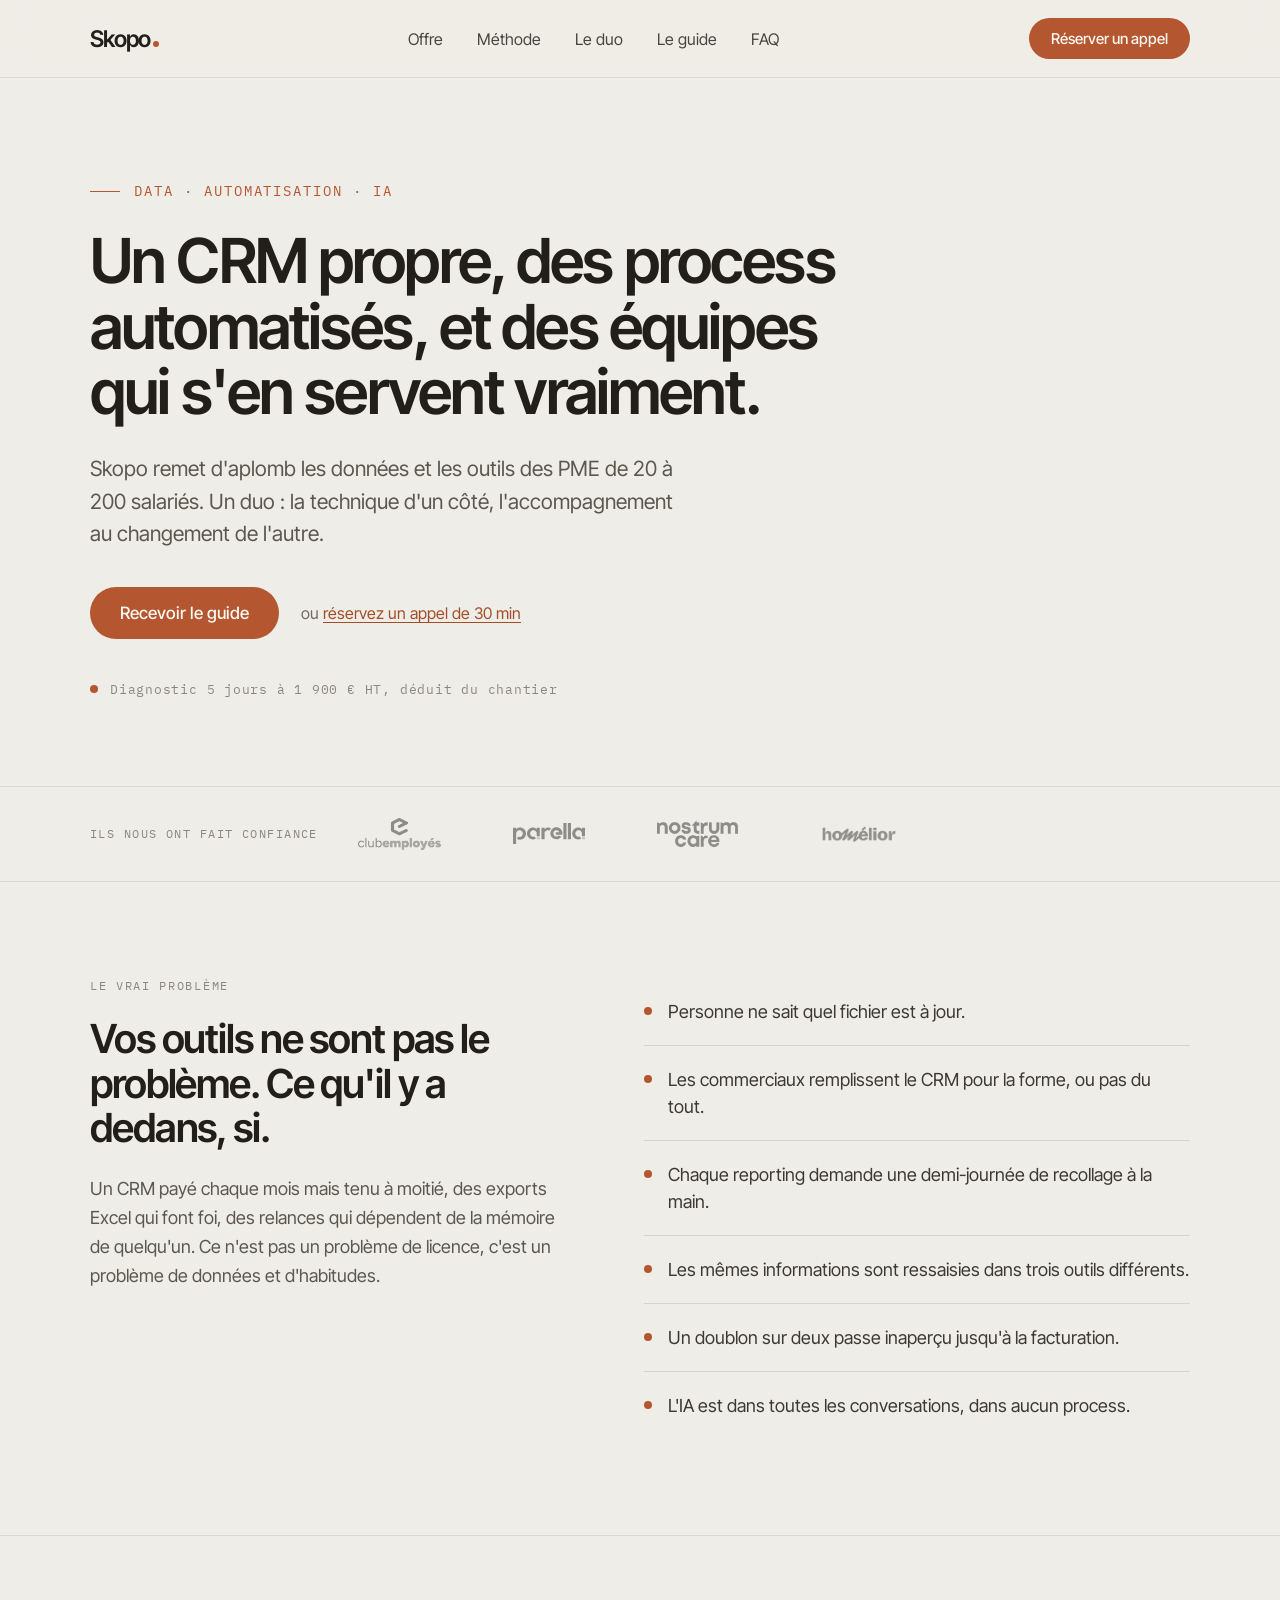
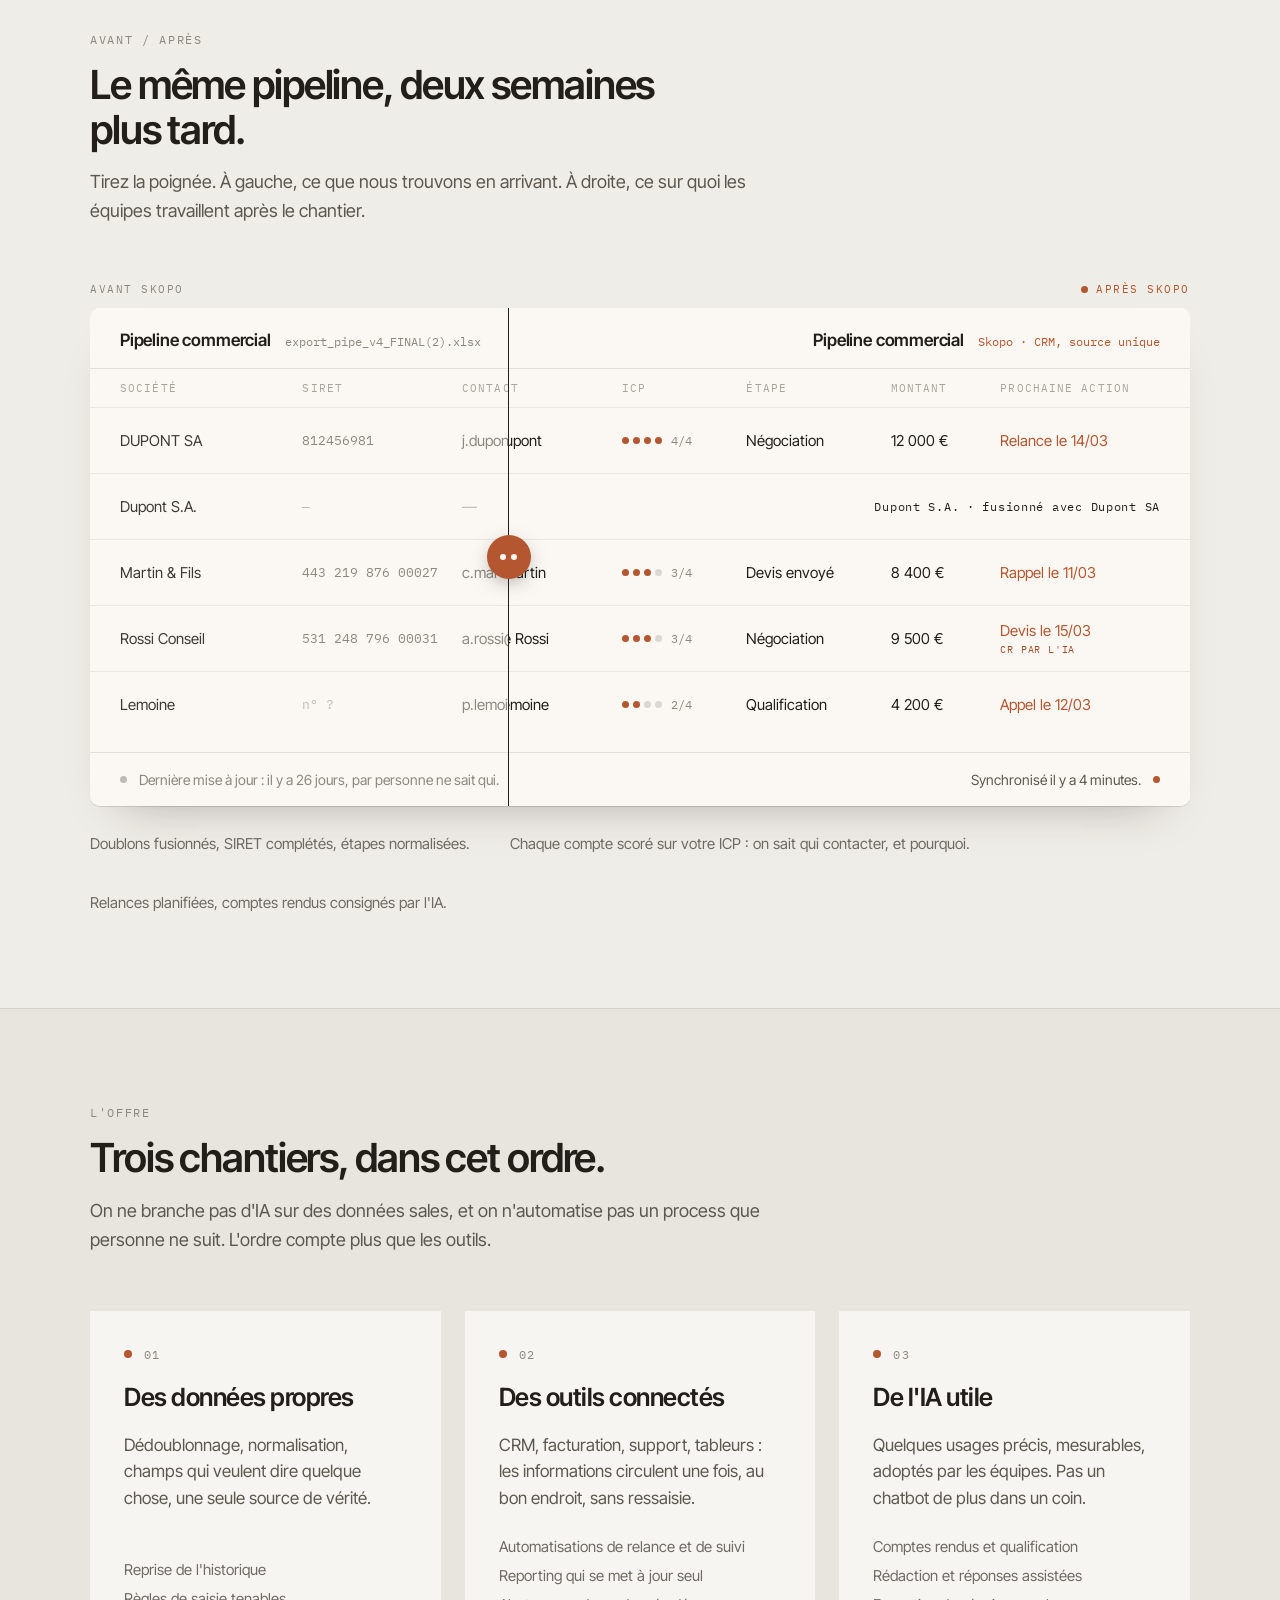
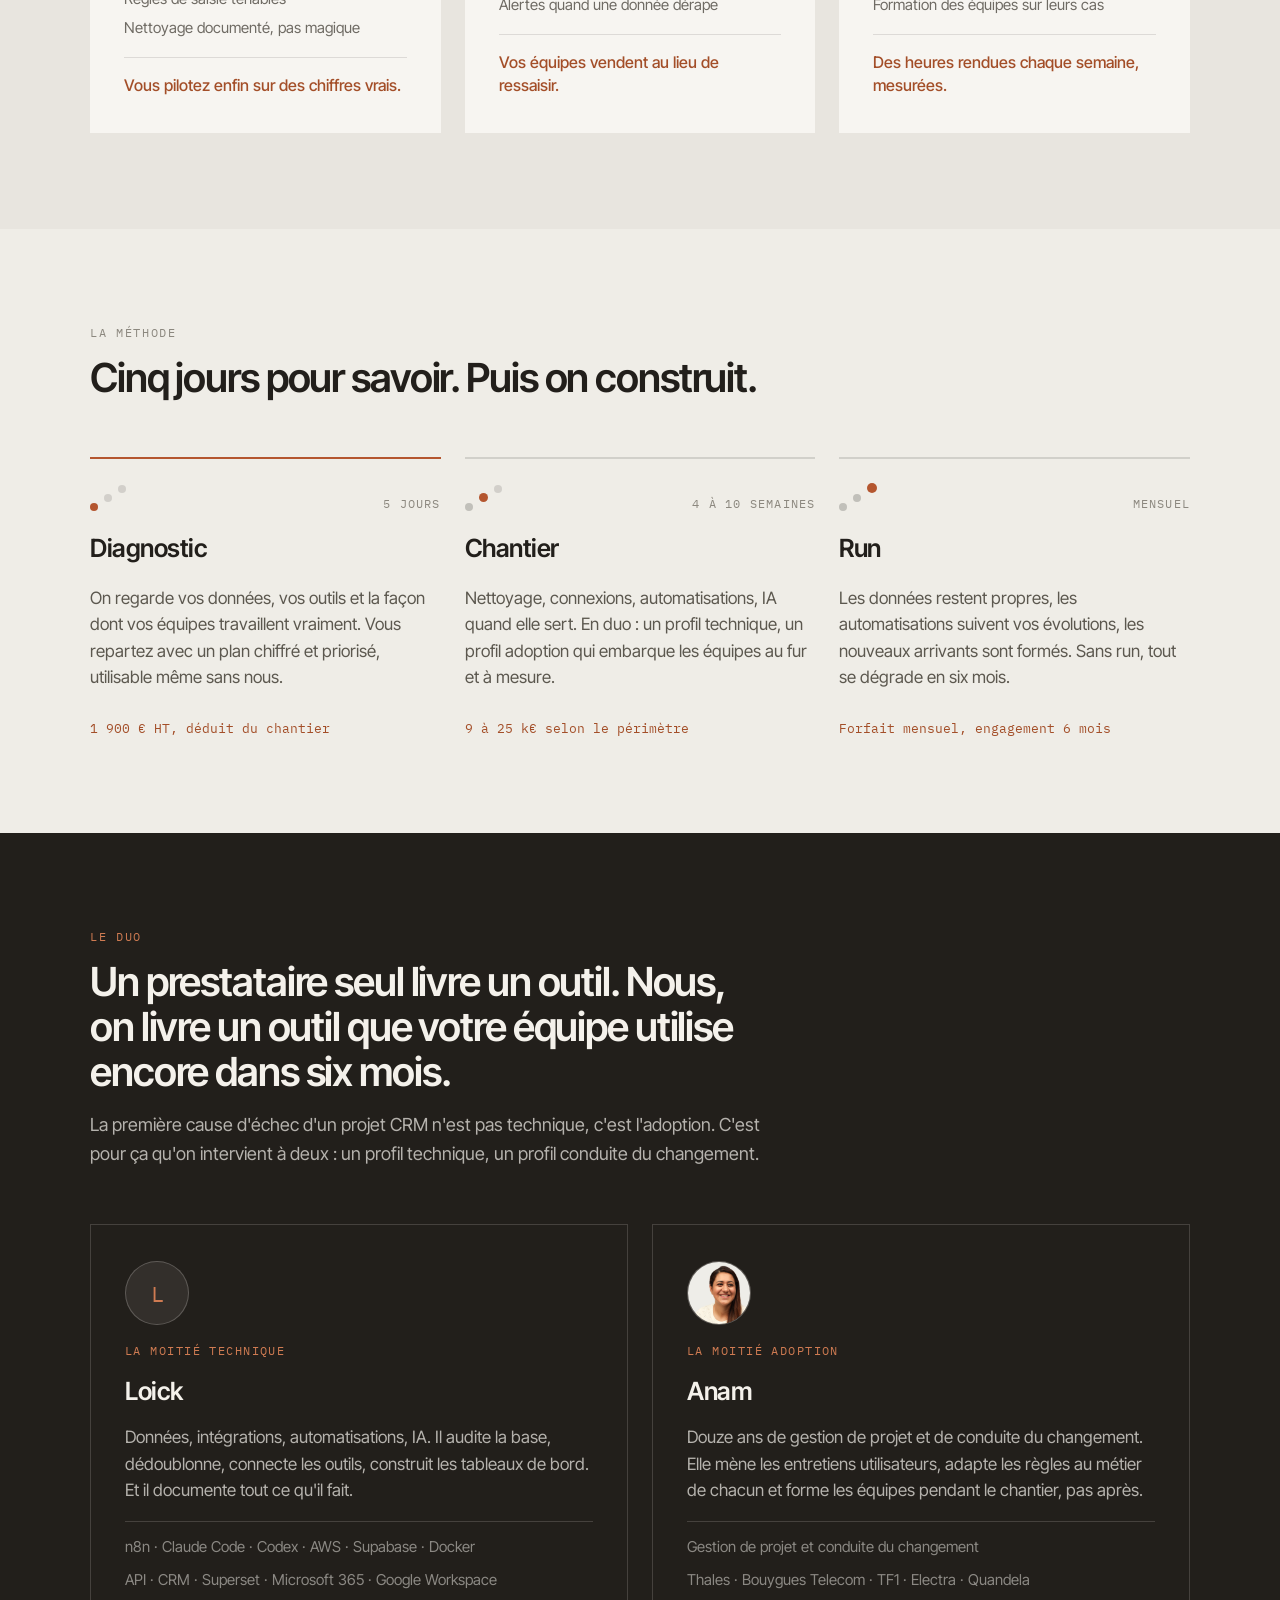
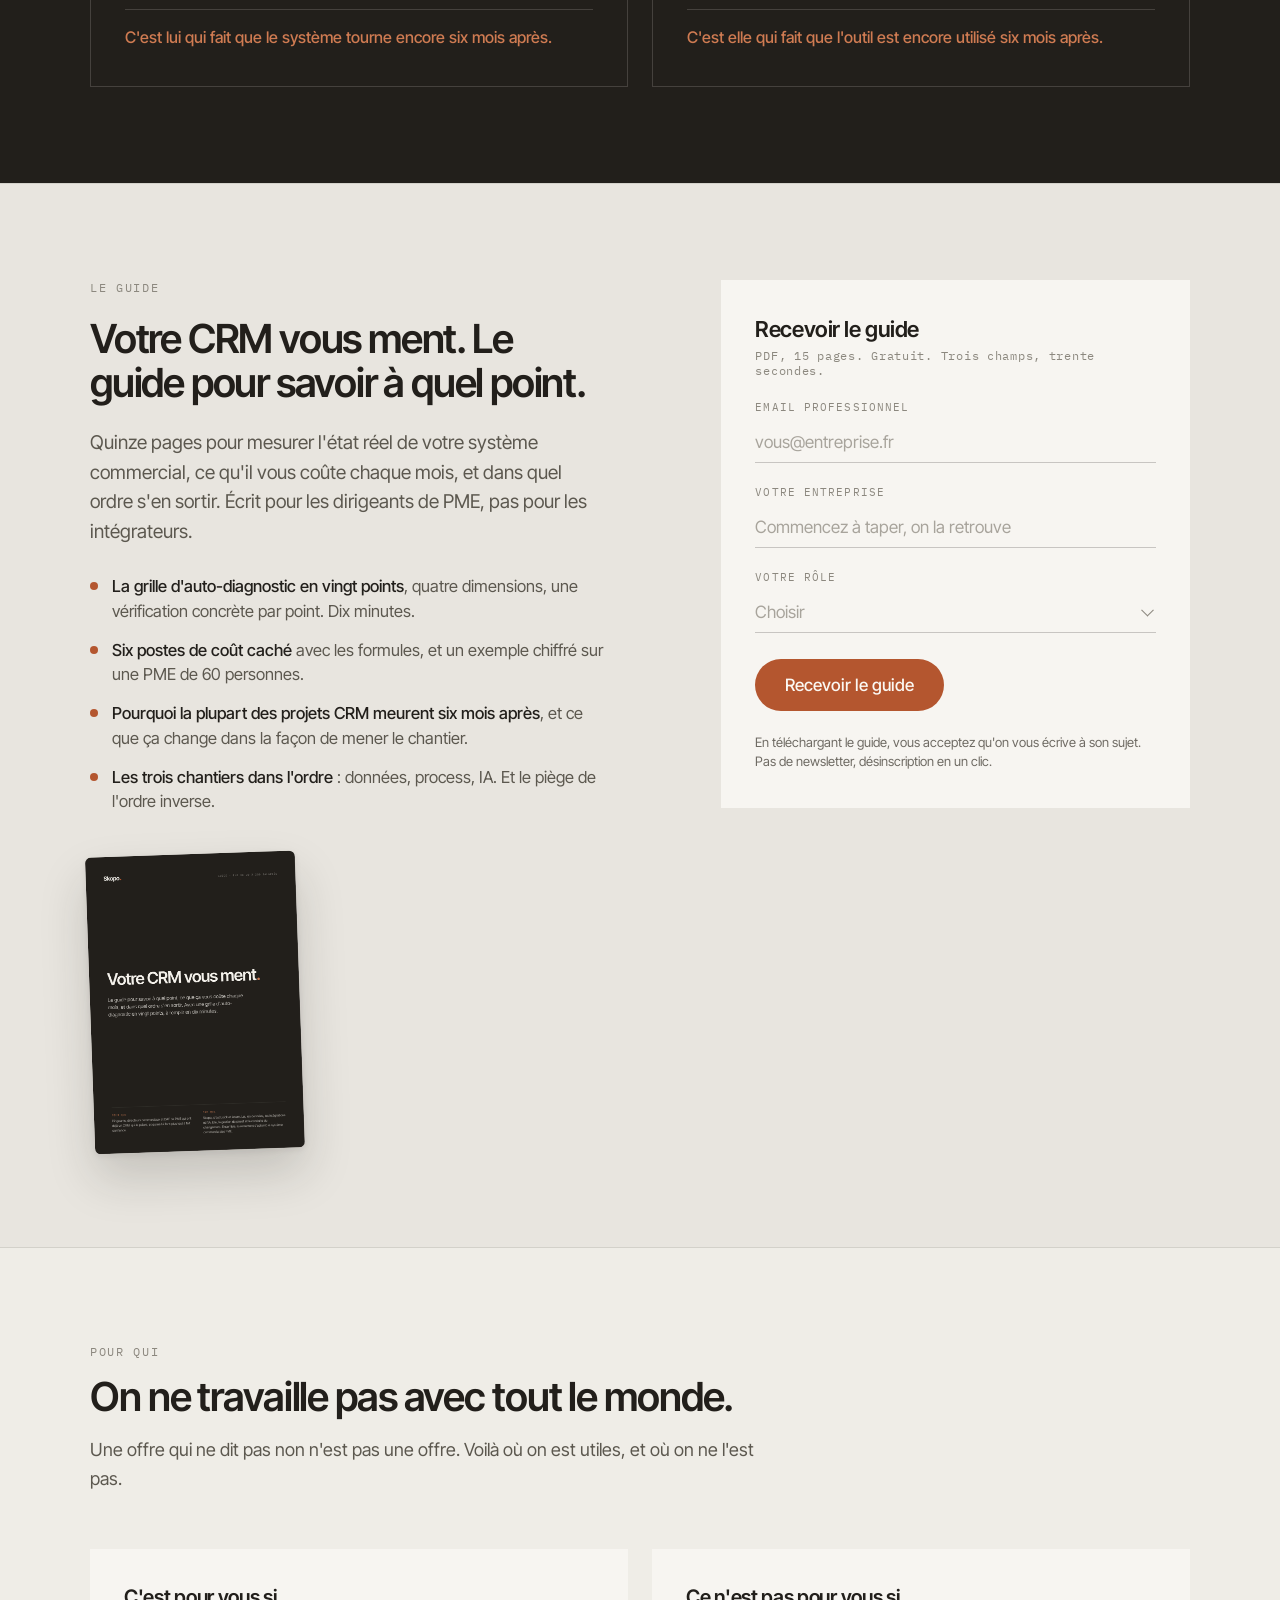
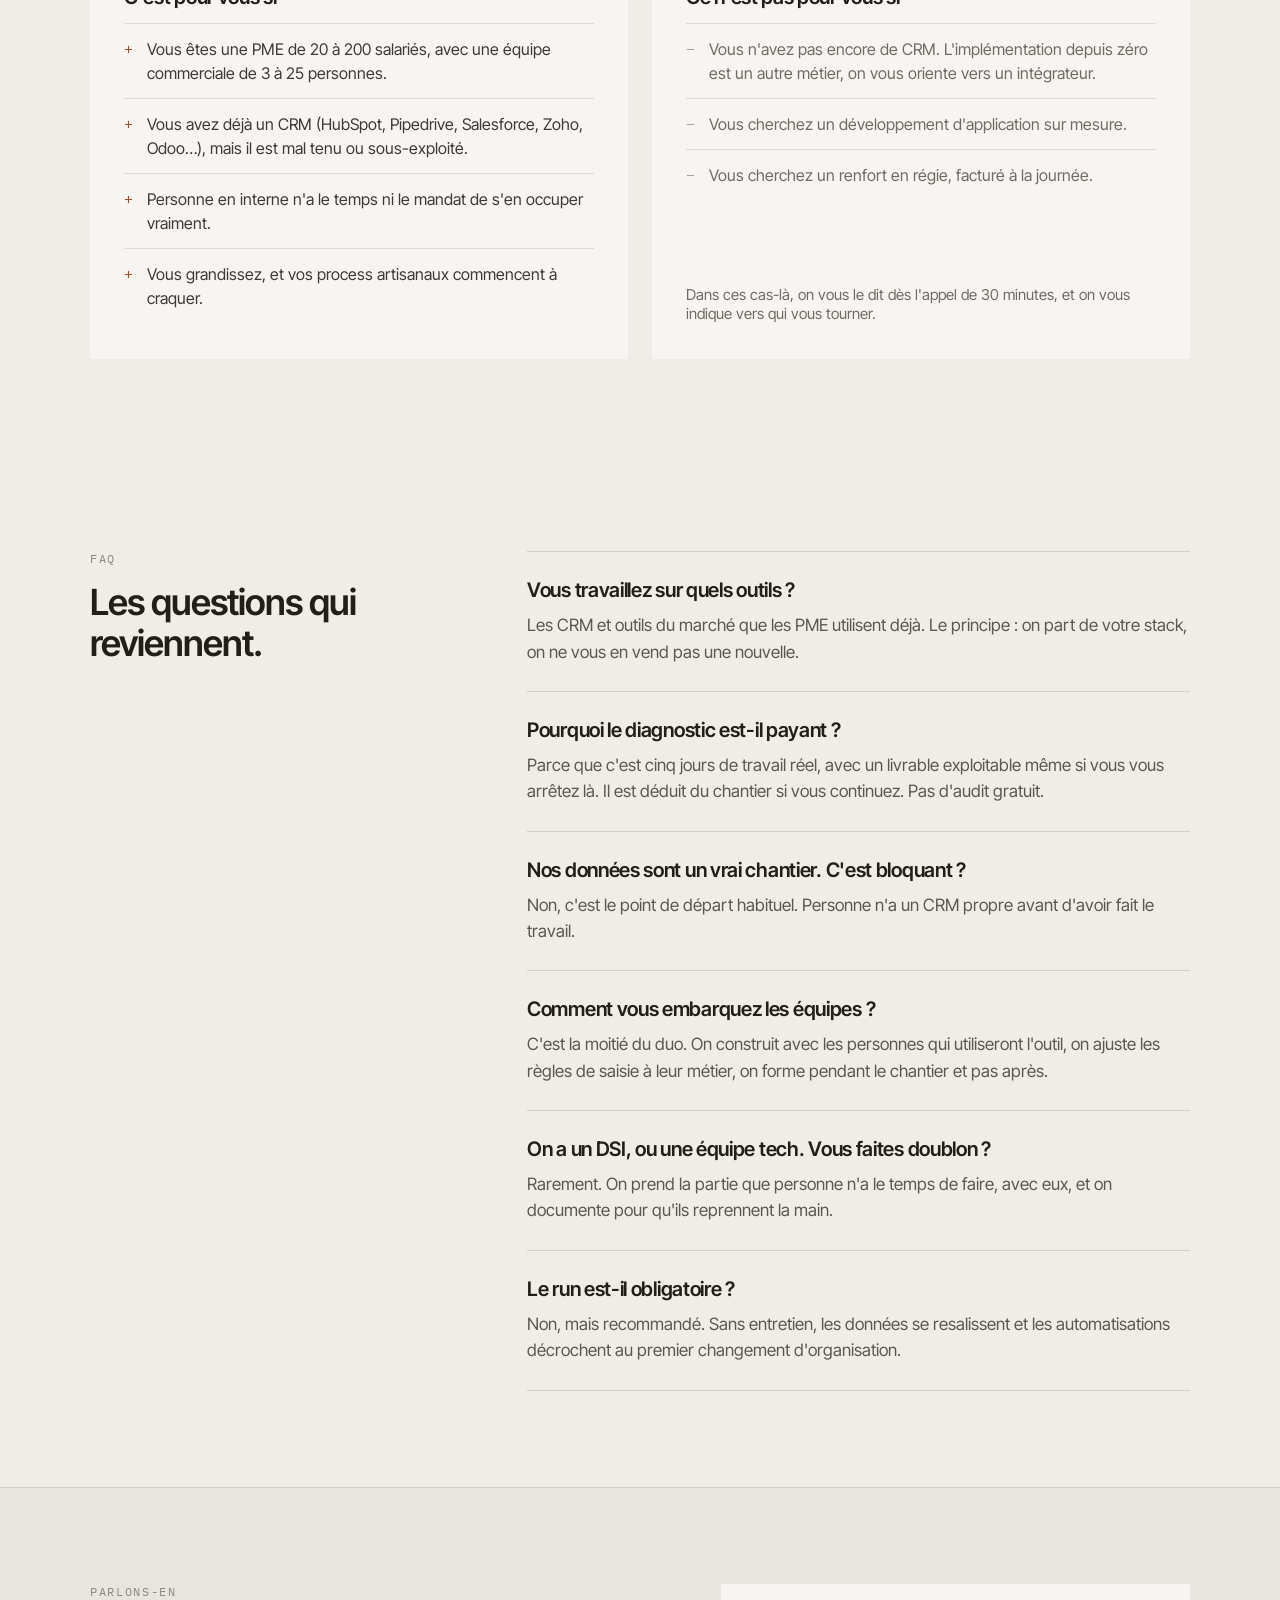
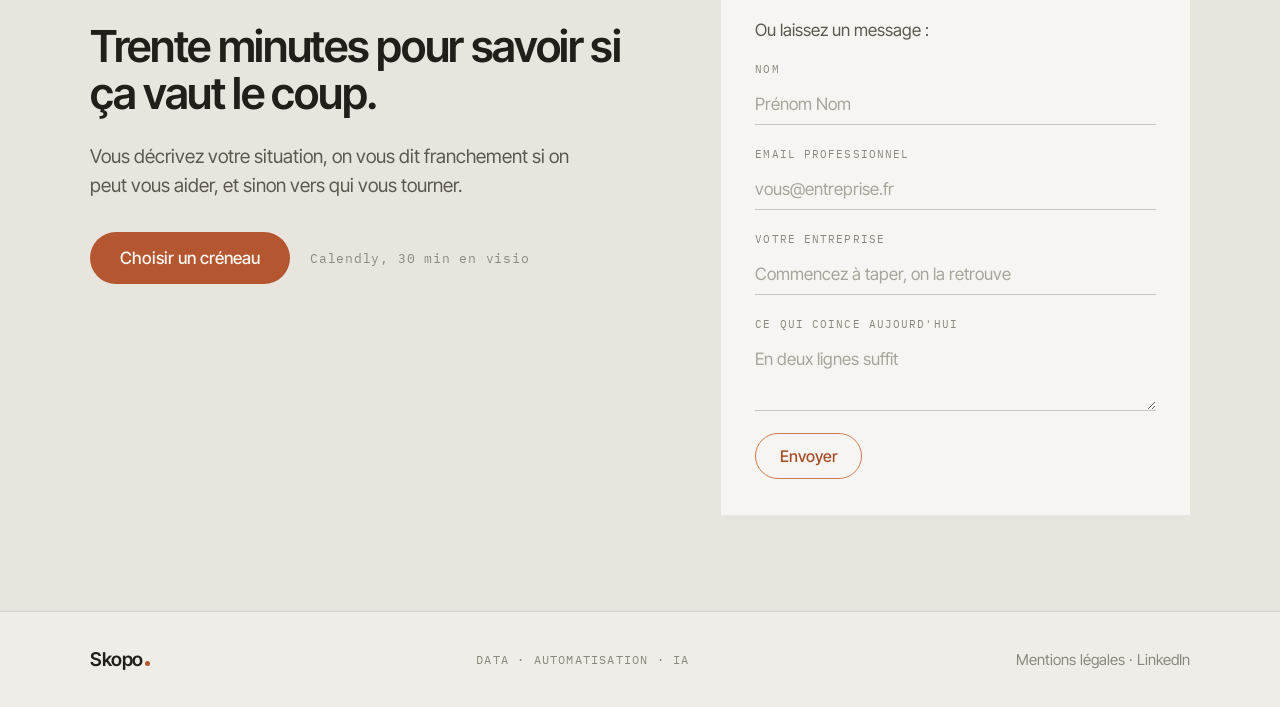
==== index.html @ d44249a6 "Extraction du CSS et du JS dans /assets, préalable aux nouvelles pages - 857 lignes de CSS vers asse" ====
<!DOCTYPE html>
<html lang="fr">
<head>
<meta charset="utf-8">
<meta name="viewport" content="width=device-width, initial-scale=1">
<script>document.documentElement.classList.add('js');</script>
<title>Nettoyage CRM, automatisation et IA pour PME | Skopo</title>
<meta name="description" content="On remet d'aplomb les données et les outils des PME de 20 à 200 salariés : CRM nettoyé, process automatisés, IA utile. Diagnostic 5 jours, 1 900 € HT.">
<link rel="canonical" href="https://skopo.fr/">
<meta name="robots" content="index, follow">

<meta property="og:type" content="website">
<meta property="og:site_name" content="Skopo">
<meta property="og:locale" content="fr_FR">
<meta property="og:url" content="https://skopo.fr/">
<meta property="og:title" content="Un CRM propre, des process automatisés, et des équipes qui s'en servent vraiment.">
<meta property="og:description" content="Données remises d'aplomb, outils connectés, IA utile. Pour les PME de 20 à 200 salariés.">
<meta property="og:image" content="https://skopo.fr/og-skopo.png">
<meta property="og:image:width" content="1200">
<meta property="og:image:height" content="630">
<meta property="og:image:alt" content="Skopo. Un CRM propre, des process automatisés, et des équipes qui s'en servent vraiment.">

<meta name="twitter:card" content="summary_large_image">
<meta name="twitter:title" content="Skopo. CRM propre, process automatisés, IA utile">
<meta name="twitter:description" content="Données remises d'aplomb, outils connectés, IA utile. Pour les PME de 20 à 200 salariés.">
<meta name="twitter:image" content="https://skopo.fr/og-skopo.png">

<link rel="icon" href="/favicon.svg" type="image/svg+xml">
<link rel="icon" href="/favicon-32.png" sizes="32x32">
<link rel="apple-touch-icon" href="/apple-touch-icon.png">
<meta name="theme-color" content="#efede7">

<script type="application/ld+json">
{
  "@context": "https://schema.org",
  "@type": "ProfessionalService",
  "@id": "https://skopo.fr/#organisation",
  "name": "Skopo",
  "url": "https://skopo.fr/",
  "image": "https://skopo.fr/og-skopo.png",
  "logo": "https://skopo.fr/apple-touch-icon.png",
  "description": "Nettoyage de CRM, automatisation des process et IA utile pour les PME de 20 à 200 salariés.",
  "areaServed": { "@type": "Country", "name": "France" },
  "knowsLanguage": "fr",
  "serviceType": ["Nettoyage de données CRM", "Automatisation de process", "Intégration d'IA", "Connexion d'outils"],
  "audience": { "@type": "BusinessAudience", "name": "PME de 20 à 200 salariés" },
  "makesOffer": {
    "@type": "Offer",
    "name": "Diagnostic 5 jours",
    "url": "https://skopo.fr/#offre",
    "price": "1900",
    "priceCurrency": "EUR",
    "priceSpecification": {
      "@type": "PriceSpecification",
      "price": "1900",
      "priceCurrency": "EUR",
      "valueAddedTaxIncluded": false
    },
    "description": "Cinq jours d'audit des données, des outils et des usages. Plan chiffré et priorisé. Déduit du chantier."
  }
}
</script>
<script type="application/ld+json">
{
  "@context": "https://schema.org",
  "@type": "WebSite",
  "@id": "https://skopo.fr/#site",
  "url": "https://skopo.fr/",
  "name": "Skopo",
  "inLanguage": "fr-FR",
  "publisher": { "@id": "https://skopo.fr/#organisation" }
}
</script>
<script type="application/ld+json">
{
  "@context": "https://schema.org",
  "@type": "FAQPage",
  "mainEntity": [
    {
      "@type": "Question",
      "name": "Vous travaillez sur quels outils ?",
      "acceptedAnswer": { "@type": "Answer", "text": "Les CRM et outils du marché que les PME utilisent déjà. Le principe : on part de votre stack, on ne vous en vend pas une nouvelle." }
    },
    {
      "@type": "Question",
      "name": "Pourquoi le diagnostic est-il payant ?",
      "acceptedAnswer": { "@type": "Answer", "text": "Parce que c'est cinq jours de travail réel, avec un livrable exploitable même si vous vous arrêtez là. Il est déduit du chantier si vous continuez. Pas d'audit gratuit." }
    },
    {
      "@type": "Question",
      "name": "Nos données sont un vrai chantier. C'est bloquant ?",
      "acceptedAnswer": { "@type": "Answer", "text": "Non, c'est le point de départ habituel. Personne n'a un CRM propre avant d'avoir fait le travail." }
    },
    {
      "@type": "Question",
      "name": "Comment vous embarquez les équipes ?",
      "acceptedAnswer": { "@type": "Answer", "text": "C'est la moitié du duo. On construit avec les personnes qui utiliseront l'outil, on ajuste les règles de saisie à leur métier, on forme pendant le chantier et pas après." }
    },
    {
      "@type": "Question",
      "name": "On a un DSI, ou une équipe tech. Vous faites doublon ?",
      "acceptedAnswer": { "@type": "Answer", "text": "Rarement. On prend la partie que personne n'a le temps de faire, avec eux, et on documente pour qu'ils reprennent la main." }
    },
    {
      "@type": "Question",
      "name": "Le run est-il obligatoire ?",
      "acceptedAnswer": { "@type": "Answer", "text": "Non, mais recommandé. Sans entretien, les données se resalissent et les automatisations décrochent au premier changement d'organisation." }
    }
  ]
}
</script>
<link rel="preconnect" href="https://fonts.googleapis.com">
<link rel="preconnect" href="https://fonts.gstatic.com" crossorigin>
<link rel="preload" as="style" href="https://fonts.googleapis.com/css2?family=Inter+Tight:wght@400;500;600&family=IBM+Plex+Mono:wght@400;500&display=swap">
<link rel="stylesheet" href="https://fonts.googleapis.com/css2?family=Inter+Tight:wght@400;500;600&family=IBM+Plex+Mono:wght@400;500&display=swap" media="print" onload="this.media='all'">
<noscript><link rel="stylesheet" href="https://fonts.googleapis.com/css2?family=Inter+Tight:wght@400;500;600&family=IBM+Plex+Mono:wght@400;500&display=swap"></noscript>
<link rel="stylesheet" href="/assets/skopo.css">
</head>
<body>

  <header class="nav">
    <div class="container nav-inner">
      <a href="/" class="brand" aria-label="Skopo, accueil">
        <span class="brand-name">Skopo</span>
        <span class="brand-dot"></span>
      </a>
      <nav class="nav-links" aria-label="Navigation principale">
        <a href="/#offre">Offre</a>
        <a href="/#methode">Méthode</a>
        <a href="/#duo">Le duo</a>
        <a href="/#guide">Le guide</a>
        <a href="/#faq">FAQ</a>
      </nav>
      <a href="/#rdv" class="nav-cta">Réserver un appel</a>
    </div>
  </header>

  <section class="hero">
    <canvas class="hero-canvas" data-skopo-hero aria-hidden="true"></canvas>
    <div class="container hero-inner">
      <div class="hero-content">
        <div class="hero-tag" data-reveal>
          <span class="hero-tag-line"></span>
          <span>Data · Automatisation · IA</span>
        </div>
        <h1 data-reveal style="--d:.08s">Un CRM propre, des process automatisés, et des équipes qui s'en servent vraiment.</h1>
        <p class="hero-sub" data-reveal style="--d:.16s">Skopo remet d'aplomb les données et les outils des PME de 20 à 200 salariés. Un duo&nbsp;: la technique d'un côté, l'accompagnement au changement de l'autre.</p>
        <div class="hero-cta-row" data-reveal style="--d:.24s">
          <a href="/#guide" class="btn">Recevoir le guide</a>
          <span class="hero-cta-note">ou <a class="hero-cta-alt" href="/#rdv">réservez un appel de 30 min</a></span>
        </div>
        <div class="hero-diag" data-reveal style="--d:.32s">
          <span class="dot"></span>
          <span>Diagnostic 5 jours à 1 900 € HT, déduit du chantier</span>
        </div>
      </div>
    </div>
  </section>

  <section class="logos" aria-label="Références clients">
    <div class="container logos-inner" data-reveal>
      <span class="logos-label">Ils nous ont fait confiance</span>
      <div class="logos-row">
        <img src="logos/club-employes.png" alt="Logo Club Employés, client de Skopo" width="84" height="32" loading="lazy" decoding="async" style="height:32px;">
        <img src="logos/parella.svg" alt="Logo Parella, client de Skopo" width="72" height="21" loading="lazy" decoding="async" style="height:21px;">
        <img src="logos/nostrum-care.png" alt="Logo Nostrum Care, client de Skopo" width="81" height="28" loading="lazy" decoding="async" style="height:28px;">
        <img src="logos/homelior.webp" alt="Logo Homélior, client de Skopo" width="98" height="38" loading="lazy" decoding="async" style="height:38px;">
      </div>
    </div>
  </section>

  <section class="container probleme">
    <div class="probleme-grid">
      <div class="probleme-head" data-reveal>
        <div class="kicker">Le vrai problème</div>
        <h2>Vos outils ne sont pas le problème. Ce qu'il y a dedans, si.</h2>
        <p class="probleme-lead">Un CRM payé chaque mois mais tenu à moitié, des exports Excel qui font foi, des relances qui dépendent de la mémoire de quelqu'un. Ce n'est pas un problème de licence, c'est un problème de données et d'habitudes.</p>
      </div>
      <div class="pain-list">
        <div class="pain" data-reveal><span class="dot"></span><span>Personne ne sait quel fichier est à jour.</span></div>
        <div class="pain" data-reveal style="--d:.07s"><span class="dot"></span><span>Les commerciaux remplissent le CRM pour la forme, ou pas du tout.</span></div>
        <div class="pain" data-reveal style="--d:.14s"><span class="dot"></span><span>Chaque reporting demande une demi-journée de recollage à la main.</span></div>
        <div class="pain" data-reveal style="--d:.21s"><span class="dot"></span><span>Les mêmes informations sont ressaisies dans trois outils différents.</span></div>
        <div class="pain" data-reveal style="--d:.28s"><span class="dot"></span><span>Un doublon sur deux passe inaperçu jusqu'à la facturation.</span></div>
        <div class="pain" data-reveal style="--d:.35s"><span class="dot"></span><span>L'IA est dans toutes les conversations, dans aucun process.</span></div>
      </div>
    </div>
  </section>

  <section id="avant-apres" class="ba">
    <div class="container ba-inner">
      <div class="section-head" data-reveal>
        <div class="kicker">Avant / Après</div>
        <h2>Le même pipeline, deux semaines plus tard.</h2>
        <p>Tirez la poignée. À gauche, ce que nous trouvons en arrivant. À droite, ce sur quoi les équipes travaillent après le chantier.</p>
      </div>

      <div class="ba-labels" data-reveal>
        <span class="ba-label-avant">Avant Skopo</span>
        <span class="ba-label-apres"><span class="dot"></span>Après Skopo</span>
      </div>

      <div class="ba-frame" data-ba-root data-reveal="fade" style="--d:.08s">

        <div class="ba-panel">
          <div class="ba-head">
            <span class="ba-head-title">Pipeline commercial</span>
            <span class="ba-head-note">export_pipe_v4_FINAL(2).xlsx</span>
          </div>
          <div class="ba-cols">
            <span class="ba-c-soc">Société</span><span class="ba-c-siret">SIRET</span><span class="ba-c-contact">Contact</span><span class="ba-c-icp">ICP</span><span class="ba-c-etape">Étape</span><span class="ba-c-montant">Montant</span><span class="ba-c-next">Prochaine action</span>
          </div>
          <div class="ba-row">
            <span class="ba-c-soc">DUPONT SA</span><span class="ba-c-siret ba-mono">812456981</span><span class="ba-c-contact ba-soft">j.dupont@</span><span class="ba-c-icp ba-mono ba-empty">—</span><span class="ba-c-etape">En cours</span><span class="ba-c-montant">12 000</span><span class="ba-c-next ba-empty">—</span>
          </div>
          <div class="ba-row">
            <span class="ba-c-soc">Dupont S.A.</span><span class="ba-c-siret ba-mono ba-empty">—</span><span class="ba-c-contact ba-empty">—</span><span class="ba-c-icp ba-mono ba-empty">—</span><span class="ba-c-etape">relance ?</span><span class="ba-c-montant">12000€</span><span class="ba-c-next">rappeler</span>
          </div>
          <div class="ba-row">
            <span class="ba-c-soc">Martin &amp; Fils</span><span class="ba-c-siret ba-mono">443 219 876 00027</span><span class="ba-c-contact ba-soft">c.martin</span><span class="ba-c-icp ba-mono ba-empty">—</span><span class="ba-c-etape">Devis envoyé</span><span class="ba-c-montant ba-empty">—</span><span class="ba-c-next">semaine pro</span>
          </div>
          <div class="ba-row">
            <span class="ba-c-soc">Rossi Conseil</span><span class="ba-c-siret ba-mono">531 248 796 00031</span><span class="ba-c-contact ba-soft">a.rossi@</span><span class="ba-c-icp ba-mono ba-empty">—</span><span class="ba-c-etape">En cours</span><span class="ba-c-montant">9 500</span><span class="ba-c-next ba-soft">CR dans mes mails</span>
          </div>
          <div class="ba-row">
            <span class="ba-c-soc">Lemoine</span><span class="ba-c-siret ba-mono ba-empty">n° ?</span><span class="ba-c-contact ba-soft">p.lemoine@gmai</span><span class="ba-c-icp ba-mono ba-empty">—</span><span class="ba-c-etape ba-empty">?</span><span class="ba-c-montant ba-empty">n/a</span><span class="ba-c-next ba-empty">—</span>
          </div>
          <div class="ba-foot">
            <span class="ba-foot-dot"></span>
            <span>Dernière mise à jour : il y a 26 jours, par personne ne sait qui.</span>
          </div>
        </div>

        <div class="ba-panel ba-panel--after" data-ba-after>
          <div class="ba-head">
            <span class="ba-head-title">Pipeline commercial</span>
            <span class="ba-head-note">Skopo · CRM, source unique</span>
          </div>
          <div class="ba-cols">
            <span class="ba-c-soc">Société</span><span class="ba-c-siret">SIRET</span><span class="ba-c-contact">Contact</span><span class="ba-c-icp">ICP</span><span class="ba-c-etape">Étape</span><span class="ba-c-montant">Montant</span><span class="ba-c-next">Prochaine action</span>
          </div>
          <div class="ba-row">
            <span class="ba-c-soc ba-strong">Dupont SA</span><span class="ba-c-siret ba-mono">812 456 981 00014</span><span class="ba-c-contact">Julie Dupont</span><span class="ba-c-icp ba-icp"><span class="ba-icp-dots"><span class="on"></span><span class="on"></span><span class="on"></span><span class="on"></span></span><span class="ba-icp-score">4/4</span></span><span class="ba-c-etape">Négociation</span><span class="ba-c-montant">12 000 €</span><span class="ba-c-next ba-next">Relance le 14/03</span>
          </div>
          <div class="ba-row ba-row--merge">
            <span class="ba-merge-note">Dupont S.A. · fusionné avec Dupont SA</span>
          </div>
          <div class="ba-row">
            <span class="ba-c-soc ba-strong">Martin &amp; Fils</span><span class="ba-c-siret ba-mono">443 219 876 00027</span><span class="ba-c-contact">Claire Martin</span><span class="ba-c-icp ba-icp"><span class="ba-icp-dots"><span class="on"></span><span class="on"></span><span class="on"></span><span></span></span><span class="ba-icp-score">3/4</span></span><span class="ba-c-etape">Devis envoyé</span><span class="ba-c-montant">8 400 €</span><span class="ba-c-next ba-next">Rappel le 11/03</span>
          </div>
          <div class="ba-row">
            <span class="ba-c-soc ba-strong">Rossi Conseil</span><span class="ba-c-siret ba-mono">531 248 796 00031</span><span class="ba-c-contact">Antoine Rossi</span><span class="ba-c-icp ba-icp"><span class="ba-icp-dots"><span class="on"></span><span class="on"></span><span class="on"></span><span></span></span><span class="ba-icp-score">3/4</span></span><span class="ba-c-etape">Négociation</span><span class="ba-c-montant">9 500 €</span><span class="ba-c-next ba-next">Devis le 15/03<span class="ba-tag-ia">CR par l'IA</span></span>
          </div>
          <div class="ba-row">
            <span class="ba-c-soc ba-strong">Lemoine Habitat</span><span class="ba-c-siret ba-mono">529 831 447 00019</span><span class="ba-c-contact">Paul Lemoine</span><span class="ba-c-icp ba-icp"><span class="ba-icp-dots"><span class="on"></span><span class="on"></span><span></span><span></span></span><span class="ba-icp-score">2/4</span></span><span class="ba-c-etape">Qualification</span><span class="ba-c-montant">4 200 €</span><span class="ba-c-next ba-next">Appel le 12/03</span>
          </div>
          <div class="ba-foot">
            <span class="ba-foot-dot"></span>
            <span>Synchronisé il y a 4 minutes.</span>
          </div>
        </div>

        <div class="ba-handle" data-ba-handle>
          <div class="ba-grip"><span></span><span></span></div>
        </div>
      </div>

      <div class="ba-legend" data-reveal>
        <span>Doublons fusionnés, SIRET complétés, étapes normalisées.</span>
        <span>Chaque compte scoré sur votre ICP&nbsp;: on sait qui contacter, et pourquoi.</span>
        <span>Relances planifiées, comptes rendus consignés par l'IA.</span>
      </div>
    </div>
  </section>

  <section id="offre" class="offre">
    <div class="container offre-inner">
      <div class="section-head" data-reveal>
        <div class="kicker">L'offre</div>
        <h2>Trois chantiers, dans cet ordre.</h2>
        <p>On ne branche pas d'IA sur des données sales, et on n'automatise pas un process que personne ne suit. L'ordre compte plus que les outils.</p>
      </div>
      <div class="cards">
        <div class="card" data-reveal>
          <div class="card-tag"><span class="dot"></span><span class="card-num">01</span></div>
          <h3>Des données propres</h3>
          <p>Dédoublonnage, normalisation, champs qui veulent dire quelque chose, une seule source de vérité.</p>
          <div class="card-points">
            <span>Reprise de l'historique</span>
            <span>Règles de saisie tenables</span>
            <span>Nettoyage documenté, pas magique</span>
          </div>
          <div class="card-result">Vous pilotez enfin sur des chiffres vrais.</div>
        </div>
        <div class="card" data-reveal style="--d:.1s">
          <div class="card-tag"><span class="dot"></span><span class="card-num">02</span></div>
          <h3>Des outils connectés</h3>
          <p>CRM, facturation, support, tableurs&nbsp;: les informations circulent une fois, au bon endroit, sans ressaisie.</p>
          <div class="card-points">
            <span>Automatisations de relance et de suivi</span>
            <span>Reporting qui se met à jour seul</span>
            <span>Alertes quand une donnée dérape</span>
          </div>
          <div class="card-result">Vos équipes vendent au lieu de ressaisir.</div>
        </div>
        <div class="card" data-reveal style="--d:.2s">
          <div class="card-tag"><span class="dot"></span><span class="card-num">03</span></div>
          <h3>De l'IA utile</h3>
          <p>Quelques usages précis, mesurables, adoptés par les équipes. Pas un chatbot de plus dans un coin.</p>
          <div class="card-points">
            <span>Comptes rendus et qualification</span>
            <span>Rédaction et réponses assistées</span>
            <span>Formation des équipes sur leurs cas</span>
          </div>
          <div class="card-result">Des heures rendues chaque semaine, mesurées.</div>
        </div>
      </div>
    </div>
  </section>

  <section id="methode" class="container methode-inner">
    <div class="section-head" data-reveal>
      <div class="kicker">La méthode</div>
      <h2>Cinq jours pour savoir. Puis on construit.</h2>
    </div>
    <div class="steps">
      <div class="step is-active" data-reveal>
        <div class="step-meta">
          <span class="step-dots">
            <span class="on"></span>
            <span class="lvl-2"></span>
            <span class="lvl-3"></span>
          </span>
          <span class="step-duree">5 jours</span>
        </div>
        <h3>Diagnostic</h3>
        <p>On regarde vos données, vos outils et la façon dont vos équipes travaillent vraiment. Vous repartez avec un plan chiffré et priorisé, utilisable même sans nous.</p>
        <div class="step-prix">1 900 € HT, déduit du chantier</div>
      </div>
      <div class="step" data-reveal style="--d:.1s">
        <div class="step-meta">
          <span class="step-dots">
            <span class="off-strong"></span>
            <span class="on size-9 lvl-2"></span>
            <span class="lvl-3"></span>
          </span>
          <span class="step-duree">4 à 10 semaines</span>
        </div>
        <h3>Chantier</h3>
        <p>Nettoyage, connexions, automatisations, IA quand elle sert. En duo&nbsp;: un profil technique, un profil adoption qui embarque les équipes au fur et à mesure.</p>
        <div class="step-prix">9 à 25 k€ selon le périmètre</div>
      </div>
      <div class="step" data-reveal style="--d:.2s">
        <div class="step-meta">
          <span class="step-dots">
            <span class="off-strong"></span>
            <span class="off-strong lvl-2"></span>
            <span class="on size-10 lvl-3"></span>
          </span>
          <span class="step-duree">Mensuel</span>
        </div>
        <h3>Run</h3>
        <p>Les données restent propres, les automatisations suivent vos évolutions, les nouveaux arrivants sont formés. Sans run, tout se dégrade en six mois.</p>
        <div class="step-prix">Forfait mensuel, engagement 6 mois</div>
      </div>
    </div>
  </section>

  <section id="duo" class="duo">
    <div class="container duo-inner">
      <div class="duo-head" data-reveal>
        <div class="kicker">Le duo</div>
        <h2>Un prestataire seul livre un outil. Nous, on livre un outil que votre équipe utilise encore dans six mois.</h2>
        <p class="duo-lead">La première cause d'échec d'un projet CRM n'est pas technique, c'est l'adoption. C'est pour ça qu'on intervient à deux&nbsp;: un profil technique, un profil conduite du changement.</p>
      </div>
      <div class="duo-cards">
        <div class="duo-card" data-reveal>
          <!-- TODO: remplacer l'initiale par une vraie photo : <img src="photo-loick.jpg" alt="Loick"> -->
          <div class="duo-avatar">L</div>
          <div class="duo-role">La moitié technique</div>
          <h3>Loick</h3>
          <p>Données, intégrations, automatisations, IA. Il audite la base, dédoublonne, connecte les outils, construit les tableaux de bord. Et il documente tout ce qu'il fait.</p>
          <div class="duo-points">
            <span>n8n · Claude Code · Codex · AWS · Supabase · Docker</span>
            <span>API · CRM · Superset · Microsoft 365 · Google Workspace</span>
          </div>
          <div class="duo-punch">C'est lui qui fait que le système tourne encore six mois après.</div>
        </div>
        <div class="duo-card" data-reveal style="--d:.1s">
          <div class="duo-avatar"><img src="photo-anam.jpg" alt="Anam" width="64" height="64" loading="lazy"></div>
          <div class="duo-role">La moitié adoption</div>
          <h3>Anam</h3>
          <p>Douze ans de gestion de projet et de conduite du changement. Elle mène les entretiens utilisateurs, adapte les règles au métier de chacun et forme les équipes pendant le chantier, pas après.</p>
          <div class="duo-points">
            <span>Gestion de projet et conduite du changement</span>
            <span>Thales · Bouygues Telecom · TF1 · Electra · Quandela</span>
          </div>
          <div class="duo-punch">C'est elle qui fait que l'outil est encore utilisé six mois après.</div>
        </div>
      </div>
    </div>
  </section>

  <!-- Section cas client : mise de côté dans _cas-client.html tant qu'il n'y a
       pas de verbatim autorisé et de chiffres réels (voir 03-preuves.md).
       La réinsérer ici, entre le duo et « Pour qui », une fois remplie. -->

  <section id="guide" class="guide">
    <div class="container guide-inner">
      <div class="guide-content" data-reveal>
        <div class="kicker">Le guide</div>
        <h2>Votre CRM vous ment. Le guide pour savoir à quel point.</h2>
        <p class="guide-lead">Quinze pages pour mesurer l'état réel de votre système commercial, ce qu'il vous coûte chaque mois, et dans quel ordre s'en sortir. Écrit pour les dirigeants de PME, pas pour les intégrateurs.</p>
        <ul class="guide-points">
          <li><span class="dot"></span><span><strong>La grille d'auto-diagnostic en vingt points</strong>, quatre dimensions, une vérification concrète par point. Dix minutes.</span></li>
          <li><span class="dot"></span><span><strong>Six postes de coût caché</strong> avec les formules, et un exemple chiffré sur une PME de 60 personnes.</span></li>
          <li><span class="dot"></span><span><strong>Pourquoi la plupart des projets CRM meurent six mois après</strong>, et ce que ça change dans la façon de mener le chantier.</span></li>
          <li><span class="dot"></span><span><strong>Les trois chantiers dans l'ordre</strong>&nbsp;: données, process, IA. Et le piège de l'ordre inverse.</span></li>
        </ul>
        <figure class="guide-cover" aria-hidden="true">
          <img src="guide-cover.png" alt="" width="794" height="1123" loading="lazy">
        </figure>
      </div>

      <!-- Formulaire de téléchargement. Le JS recherche l'entreprise via l'API Recherche
           d'entreprises (data.gouv, sans clé) et joint SIREN, SIRET, effectif, NAF, etc. au lead.
           TODO: renseigner GUIDE_ENDPOINT dans le script (webhook n8n) pour recevoir les leads. -->
      <div class="guide-side" data-reveal style="--d:.12s">
      <form class="guide-form" id="guide-form" method="post" action="#" novalidate>
        <div class="guide-form-head">
          <span class="guide-form-title">Recevoir le guide</span>
          <span class="guide-form-sub">PDF, 15 pages. Gratuit. Trois champs, trente secondes.</span>
        </div>

        <div class="field">
          <label for="g-email">Email professionnel</label>
          <input id="g-email" name="email" type="email" placeholder="vous@entreprise.fr" autocomplete="email" inputmode="email" required>
          <span class="field-hint" id="g-email-hint" hidden>De préférence votre adresse professionnelle, c'est elle qui recevra le guide.</span>
        </div>

        <div class="field field--company" data-company-search>
          <label for="g-entreprise">Votre entreprise</label>
          <input id="g-entreprise" name="entreprise" type="text" placeholder="Commencez à taper, on la retrouve" autocomplete="organization" required aria-autocomplete="list" aria-expanded="false">
        </div>

        <div class="field">
          <label for="g-fonction">Votre rôle</label>
          <div class="select-wrap">
            <select id="g-fonction" name="fonction" required>
              <option value="" disabled selected>Choisir</option>
              <option value="dirigeant">Dirigeant · DG</option>
              <option value="direction-commerciale">Direction commerciale</option>
              <option value="daf">DAF · finance</option>
              <option value="ops-crm-marketing">Ops, CRM ou marketing</option>
              <option value="autre">Autre</option>
            </select>
          </div>
        </div>

        <button type="submit" class="btn guide-submit" id="g-submit">Recevoir le guide</button>
        <p class="guide-consent">En téléchargant le guide, vous acceptez qu'on vous écrive à son sujet. Pas de newsletter, désinscription en un clic.</p>
        <p class="guide-error" id="g-error" hidden role="alert"></p>
      </form>

      <div class="guide-done" id="guide-done" hidden>
        <div class="kicker">C'est envoyé</div>
        <h3>Le guide est à vous.</h3>
        <p>On vous l'envoie aussi par email, pour le retrouver plus tard. Commencez par la grille d'auto-diagnostic, page 6&nbsp;: dix minutes, et faites-la remplir par un commercial sans vous concerter.</p>
        <a class="btn" href="guide-votre-crm-vous-ment.pdf" target="_blank" rel="noopener" id="guide-download">Ouvrir le PDF</a>
        <p class="guide-done-note">Et si le score vous inquiète, <a href="/#rdv">trente minutes pour en parler</a>.</p>
      </div>
      </div>
    </div>
  </section>

  <section id="pour-qui" class="container pourqui">
    <div class="section-head" data-reveal>
      <div class="kicker">Pour qui</div>
      <h2>On ne travaille pas avec tout le monde.</h2>
      <p>Une offre qui ne dit pas non n'est pas une offre. Voilà où on est utiles, et où on ne l'est pas.</p>
    </div>
    <div class="pourqui-grid">
      <div class="pourqui-col" data-reveal>
        <h3>C'est pour vous si</h3>
        <div class="pourqui-item"><span class="pourqui-mark">+</span><span>Vous êtes une PME de 20 à 200 salariés, avec une équipe commerciale de 3 à 25 personnes.</span></div>
        <div class="pourqui-item"><span class="pourqui-mark">+</span><span>Vous avez déjà un CRM (HubSpot, Pipedrive, Salesforce, Zoho, Odoo…), mais il est mal tenu ou sous-exploité.</span></div>
        <div class="pourqui-item"><span class="pourqui-mark">+</span><span>Personne en interne n'a le temps ni le mandat de s'en occuper vraiment.</span></div>
        <div class="pourqui-item"><span class="pourqui-mark">+</span><span>Vous grandissez, et vos process artisanaux commencent à craquer.</span></div>
      </div>
      <div class="pourqui-col pourqui-non" data-reveal style="--d:.1s">
        <h3>Ce n'est pas pour vous si</h3>
        <div class="pourqui-item"><span class="pourqui-mark">−</span><span>Vous n'avez pas encore de CRM. L'implémentation depuis zéro est un autre métier, on vous oriente vers un intégrateur.</span></div>
        <div class="pourqui-item"><span class="pourqui-mark">−</span><span>Vous cherchez un développement d'application sur mesure.</span></div>
        <div class="pourqui-item"><span class="pourqui-mark">−</span><span>Vous cherchez un renfort en régie, facturé à la journée.</span></div>
        <div class="pourqui-note">Dans ces cas-là, on vous le dit dès l'appel de 30 minutes, et on vous indique vers qui vous tourner.</div>
      </div>
    </div>
  </section>

  <section id="faq" class="container faq">
    <div class="faq-grid">
      <div class="faq-head" data-reveal>
        <div class="kicker">FAQ</div>
        <h2>Les questions qui reviennent.</h2>
      </div>
      <div class="faq-list">
        <div class="faq-item" data-reveal>
          <h3>Vous travaillez sur quels outils&nbsp;?</h3>
          <p>Les CRM et outils du marché que les PME utilisent déjà. Le principe&nbsp;: on part de votre stack, on ne vous en vend pas une nouvelle.</p>
        </div>
        <div class="faq-item" data-reveal style="--d:.06s">
          <h3>Pourquoi le diagnostic est-il payant&nbsp;?</h3>
          <p>Parce que c'est cinq jours de travail réel, avec un livrable exploitable même si vous vous arrêtez là. Il est déduit du chantier si vous continuez. Pas d'audit gratuit.</p>
        </div>
        <div class="faq-item" data-reveal style="--d:.12s">
          <h3>Nos données sont un vrai chantier. C'est bloquant&nbsp;?</h3>
          <p>Non, c'est le point de départ habituel. Personne n'a un CRM propre avant d'avoir fait le travail.</p>
        </div>
        <div class="faq-item" data-reveal style="--d:.18s">
          <h3>Comment vous embarquez les équipes&nbsp;?</h3>
          <p>C'est la moitié du duo. On construit avec les personnes qui utiliseront l'outil, on ajuste les règles de saisie à leur métier, on forme pendant le chantier et pas après.</p>
        </div>
        <div class="faq-item" data-reveal style="--d:.24s">
          <h3>On a un DSI, ou une équipe tech. Vous faites doublon&nbsp;?</h3>
          <p>Rarement. On prend la partie que personne n'a le temps de faire, avec eux, et on documente pour qu'ils reprennent la main.</p>
        </div>
        <div class="faq-item" data-reveal style="--d:.3s">
          <h3>Le run est-il obligatoire&nbsp;?</h3>
          <p>Non, mais recommandé. Sans entretien, les données se resalissent et les automatisations décrochent au premier changement d'organisation.</p>
        </div>
      </div>
    </div>
  </section>

  <section id="rdv" class="rdv">
    <div class="container rdv-inner">
      <div class="rdv-content" data-reveal>
        <div class="kicker">Parlons-en</div>
        <h2>Trente minutes pour savoir si ça vaut le coup.</h2>
        <p class="rdv-lead">Vous décrivez votre situation, on vous dit franchement si on peut vous aider, et sinon vers qui vous tourner.</p>
        <div class="rdv-cta-row">
          <!-- TODO: remplacer par le lien Calendly réel -->
          <a href="#" class="btn">Choisir un créneau</a>
          <span class="rdv-cta-note">Calendly, 30 min en visio</span>
        </div>
      </div>
      <!-- TODO: renseigner CONTACT_ENDPOINT dans le script (webhook n8n) pour recevoir les messages. -->
      <div class="rdv-side" data-reveal style="--d:.12s">
      <form class="rdv-form" id="contact-form" method="post" action="#" novalidate>
        <span class="rdv-form-intro">Ou laissez un message&nbsp;:</span>
        <div class="field">
          <label for="c-nom">Nom</label>
          <input id="c-nom" name="nom" type="text" placeholder="Prénom Nom" autocomplete="name" required>
        </div>
        <div class="field">
          <label for="c-email">Email professionnel</label>
          <input id="c-email" name="email" type="email" placeholder="vous@entreprise.fr" autocomplete="email" inputmode="email" required>
        </div>
        <div class="field field--company" data-company-search>
          <label for="c-entreprise">Votre entreprise</label>
          <input id="c-entreprise" name="entreprise" type="text" placeholder="Commencez à taper, on la retrouve" autocomplete="organization" required aria-autocomplete="list" aria-expanded="false">
        </div>
        <div class="field">
          <label for="c-message">Ce qui coince aujourd'hui</label>
          <textarea id="c-message" name="message" placeholder="En deux lignes suffit"></textarea>
        </div>
        <button type="submit" class="btn-outline" id="c-submit">Envoyer</button>
        <p class="guide-error" id="c-error" hidden role="alert"></p>
      </form>
      <div class="guide-done" id="contact-done" hidden>
        <div class="kicker">Bien reçu</div>
        <h3>On vous répond sous 48 h.</h3>
        <p>Avec une réponse franche&nbsp;: si c'est un sujet pour nous, on vous propose un créneau&nbsp;; sinon on vous dit vers qui vous tourner.</p>
        <p class="guide-done-note">En attendant, <a href="/#guide">le guide</a> et sa grille d'auto-diagnostic vous donneront déjà un ordre de grandeur.</p>
      </div>
      </div>
    </div>
  </section>

  <footer class="footer">
    <div class="container footer-inner">
      <div class="brand">
        <span class="brand-name">Skopo</span>
        <span class="brand-dot"></span>
      </div>
      <span class="footer-tag">Data · Automatisation · IA</span>
      <span class="footer-links"><a href="#">Mentions légales</a> · <a href="#">LinkedIn</a></span>
    </div>
  </footer>

<script src="/assets/skopo.js" defer></script>
</body>
</html>
---- assets/skopo.css ----
:root {
    --bg: #efede7;
    --bg-alt: #e8e5df;
    --card: #f7f5f1;
    --ink: #221f1b;
    --ink-soft: #3d3934;
    --text-2: #4a463f;
    --text-3: #5c584f;
    --text-4: #6f6b64;
    --muted: #8c887f;
    --faint: #a8a49c;
    --accent: #b4562f;
    --accent-hover: #8f4325;
    --accent-light: #cf7b52;
    --accent-deep: #a34e28;
    --cream: #fbf8f3;
    --line: rgba(34, 31, 27, .1);
    --line-md: rgba(34, 31, 27, .12);
    --line-strong: rgba(34, 31, 27, .14);
    --sans: 'Inter Tight', Helvetica, Arial, sans-serif;
    --mono: 'IBM Plex Mono', 'SF Mono', Menlo, monospace;
  }

  * { box-sizing: border-box; }
  html { scroll-behavior: smooth; }
  body {
    margin: 0;
    background: var(--bg);
    color: var(--ink);
    font-family: var(--sans);
    -webkit-font-smoothing: antialiased;
  }
  a { color: var(--accent); text-decoration: none; }
  a:hover { color: var(--accent-hover); }
  img { max-width: 100%; }

  .container { max-width: 1180px; margin: 0 auto; padding-left: clamp(20px, 4.5vw, 40px); padding-right: clamp(20px, 4.5vw, 40px); }

  section[id] { scroll-margin-top: 96px; }

  .kicker {
    font-family: var(--mono);
    font-size: 12px;
    letter-spacing: .14em;
    text-transform: uppercase;
    color: var(--muted);
  }
  .dot { width: 8px; height: 8px; border-radius: 50%; background: var(--accent); flex: none; }

  .btn {
    display: inline-block;
    background: var(--accent);
    color: var(--cream);
    border-radius: 999px;
    padding: 16px 30px;
    font-size: 17px;
    font-weight: 500;
    border: none;
    cursor: pointer;
    font-family: var(--sans);
  }
  .btn:hover { background: var(--accent-hover); color: var(--cream); }

  /* ---------- Nav ---------- */
  .nav {
    position: sticky;
    top: 0;
    z-index: 10;
    background: rgba(239, 237, 231, .92);
    backdrop-filter: blur(8px);
    -webkit-backdrop-filter: blur(8px);
    border-bottom: 1px solid var(--line);
  }
  .nav-inner {
    padding-top: 18px;
    padding-bottom: 18px;
    display: flex;
    align-items: center;
    justify-content: space-between;
    gap: 40px;
  }
  .brand { display: flex; align-items: baseline; gap: 2px; color: var(--ink); }
  .brand-name { font-size: 23px; font-weight: 600; letter-spacing: -.028em; }
  .brand-dot { width: 6px; height: 6px; border-radius: 50%; background: var(--accent); }
  .nav-links { display: flex; align-items: center; gap: 34px; font-size: 16px; }
  .nav-links a { color: var(--text-2); }
  .nav-links a:hover { color: var(--ink); }
  .nav-cta {
    background: var(--accent);
    color: var(--cream);
    border-radius: 999px;
    padding: 11px 22px;
    font-size: 15px;
    font-weight: 500;
    white-space: nowrap;
  }
  .nav-cta:hover { background: var(--accent-hover); color: var(--cream); }

  /* ---------- Hero ---------- */
  .hero { position: relative; overflow: hidden; }
  .hero-canvas {
    position: absolute;
    inset: 0;
    width: 100%;
    height: 100%;
    pointer-events: none;
  }
  .hero-inner { position: relative; padding-top: 104px; padding-bottom: 88px; }
  .hero-content { max-width: 760px; display: flex; flex-direction: column; gap: 28px; }
  .hero-tag {
    display: flex;
    align-items: center;
    gap: 14px;
    font-family: var(--mono);
    font-size: 14px;
    letter-spacing: .14em;
    text-transform: uppercase;
    color: var(--accent);
  }
  .hero-tag-line { width: 30px; height: 1px; background: var(--accent); }
  .hero h1 {
    margin: 0;
    font-size: clamp(33px, 5.4vw, 62px);
    line-height: 1.06;
    font-weight: 600;
    letter-spacing: -.03em;
    text-wrap: pretty;
  }
  .hero-sub { margin: 0; font-size: clamp(18px, 2.2vw, 21px); line-height: 1.55; color: var(--text-3); max-width: 600px; text-wrap: pretty; }
  .hero-cta-row { display: flex; align-items: center; gap: 22px; flex-wrap: wrap; padding-top: 8px; }
  .hero-cta-note { font-size: 16px; color: var(--text-4); }
  .hero-cta-alt { color: var(--accent-deep); text-decoration: underline; text-underline-offset: 3px; }
  .hero-cta-alt:hover { color: var(--accent-hover); }
  .hero-diag {
    display: flex;
    align-items: center;
    gap: 12px;
    padding-top: 14px;
    font-family: var(--mono);
    font-size: 13px;
    letter-spacing: .06em;
    color: var(--muted);
  }

  /* ---------- Logos ---------- */
  .logos { border-top: 1px solid var(--line); border-bottom: 1px solid var(--line); }
  .logos-inner {
    padding-top: 28px;
    padding-bottom: 28px;
    display: flex;
    align-items: center;
    gap: 40px;
    flex-wrap: wrap;
  }
  .logos-label {
    font-family: var(--mono);
    font-size: 12px;
    letter-spacing: .12em;
    text-transform: uppercase;
    color: var(--muted);
    white-space: nowrap;
  }
  .logos-row {
    display: flex;
    align-items: center;
    gap: 72px;
    flex-wrap: wrap;
  }
  .logos-row img {
    width: auto;
    display: block;
    filter: grayscale(1) brightness(1.3) contrast(.55);
    opacity: .6;
    transition: filter .35s ease, opacity .35s ease;
  }
  .logos-row img:hover { filter: none; opacity: 1; }

  /* ---------- Problème ---------- */
  .probleme { padding-top: 96px; padding-bottom: 96px; }
  .probleme-grid {
    display: grid;
    grid-template-columns: minmax(0, 1fr) minmax(0, 1.15fr);
    gap: 80px;
    align-items: start;
  }
  .probleme-head { display: flex; flex-direction: column; gap: 24px; }
  .probleme h2, .section-head h2 {
    margin: 0;
    font-size: clamp(28px, 3.6vw, 40px);
    line-height: 1.12;
    font-weight: 600;
    letter-spacing: -.028em;
    text-wrap: pretty;
  }
  .probleme-lead { margin: 0; font-size: 18px; line-height: 1.6; color: var(--text-3); }
  .pain-list { display: flex; flex-direction: column; }
  .pain {
    display: flex;
    gap: 16px;
    padding: 20px 0;
    border-bottom: 1px solid var(--line-md);
  }
  .pain:last-child { border-bottom: none; }
  .pain .dot { margin-top: 9px; }
  .pain span:last-child { font-size: 18px; line-height: 1.5; color: var(--ink-soft); }

  /* ---------- Avant / Après ---------- */
  .ba { border-top: 1px solid var(--line); }
  .ba-inner { padding-top: 96px; padding-bottom: 96px; }
  .ba-labels {
    display: flex;
    justify-content: space-between;
    align-items: baseline;
    margin-bottom: 12px;
    font-family: var(--mono);
    font-size: 11px;
    letter-spacing: .14em;
    text-transform: uppercase;
  }
  .ba-label-avant { color: var(--muted); }
  .ba-label-apres { display: flex; align-items: center; gap: 8px; color: var(--accent); }
  .ba-label-apres .dot { width: 7px; height: 7px; }
  .ba-frame {
    position: relative;
    height: 498px;
    user-select: none;
    -webkit-user-select: none;
    touch-action: pan-y;
    cursor: ew-resize;
    overflow: hidden;
    border-radius: 10px;
    background: var(--cream);
    box-shadow: 0 1px 0 var(--line-strong), 0 24px 48px -32px rgba(34, 31, 27, .4);
  }
  .ba-panel { position: absolute; inset: 0; display: flex; flex-direction: column; background: var(--cream); }
  /* flex:none partout : les deux panneaux doivent garder des hauteurs de
     lignes identiques pour que le glissement reste lisible */
  .ba-head, .ba-cols, .ba-row, .ba-foot { flex: none; }
  .ba-head { display: flex; align-items: baseline; gap: 14px; padding: 22px 30px 18px; border-bottom: 1px solid var(--line-md); }
  .ba-head-title { font-size: 17px; font-weight: 600; letter-spacing: -.01em; }
  .ba-head-note { font-family: var(--mono); font-size: 12px; color: var(--muted); }
  .ba-cols, .ba-row {
    display: grid;
    grid-template-columns: 1.2fr 1.05fr 1.05fr .82fr .95fr .72fr 1.05fr;
    align-items: center;
    padding: 0 30px;
  }
  .ba-cols {
    height: 38px;
    font-family: var(--mono);
    font-size: 11px;
    letter-spacing: .1em;
    text-transform: uppercase;
    color: var(--faint);
  }
  .ba-row { height: 66px; border-top: 1px solid rgba(34, 31, 27, .08); font-size: 15px; color: var(--ink-soft); }
  .ba-mono { font-family: var(--mono); font-size: 13px; color: var(--muted); }
  .ba-soft { color: var(--muted); }
  .ba-empty { color: #c0bbb2; }
  .ba-strong { font-weight: 500; }
  .ba-foot {
    margin-top: auto;
    padding: 18px 30px;
    border-top: 1px solid var(--line-md);
    display: flex;
    align-items: center;
    gap: 12px;
    font-size: 14px;
    color: var(--muted);
  }
  .ba-foot-dot { width: 7px; height: 7px; border-radius: 50%; background: #c0bbb2; flex: none; }
  .ba-panel--after .ba-head { justify-content: flex-end; }
  .ba-panel--after .ba-head-note { color: var(--accent); }
  .ba-panel--after .ba-row { color: var(--ink); }
  .ba-panel--after .ba-mono { color: var(--text-3); }
  .ba-row--merge { color: var(--faint); }
  .ba-merge-note { grid-column: 1 / -1; text-align: right; font-family: var(--mono); font-size: 12px; letter-spacing: .06em; }
  .ba-c-next .ba-tag-ia {
    display: block;
    margin-top: 3px;
    font-family: var(--mono);
    font-size: 10px;
    letter-spacing: .08em;
    text-transform: uppercase;
    color: var(--accent-deep);
  }
  .ba-icp { display: flex; align-items: center; gap: 9px; }
  .ba-icp-dots { display: flex; gap: 4px; }
  .ba-icp-dots span { width: 7px; height: 7px; border-radius: 50%; background: rgba(34, 31, 27, .15); }
  .ba-icp-dots .on { background: var(--accent); }
  .ba-icp-score { font-family: var(--mono); font-size: 12px; color: var(--muted); }
  .ba-next { color: var(--accent); }
  .ba-panel--after .ba-foot { flex-direction: row-reverse; justify-content: flex-start; color: var(--text-3); }
  .ba-panel--after .ba-foot-dot { background: var(--accent); }
  .ba-handle { position: absolute; top: 0; bottom: 0; width: 1px; background: var(--ink); z-index: 4; pointer-events: none; }
  .ba-grip {
    position: absolute;
    top: 50%;
    left: 50%;
    transform: translate(-50%, -50%);
    width: 44px;
    height: 44px;
    border-radius: 50%;
    background: var(--accent);
    display: flex;
    align-items: center;
    justify-content: center;
    gap: 5px;
    box-shadow: 0 6px 20px -6px rgba(34, 31, 27, .5);
  }
  .ba-grip span { width: 6px; height: 6px; border-radius: 50%; background: var(--cream); }
  .ba-legend { display: flex; gap: 40px; flex-wrap: wrap; margin-top: 28px; font-size: 15px; color: var(--text-4); }

  /* ---------- Offre ---------- */
  .offre { background: var(--bg-alt); border-top: 1px solid var(--line); }
  .offre-inner, .methode-inner { padding-top: 96px; padding-bottom: 96px; }
  .section-head {
    display: flex;
    flex-direction: column;
    gap: 16px;
    max-width: 680px;
    margin-bottom: 56px;
  }
  .section-head p { margin: 0; font-size: 18px; line-height: 1.6; color: var(--text-3); }
  .cards { display: grid; grid-template-columns: repeat(3, 1fr); gap: 24px; }
  .card {
    background: var(--card);
    padding: 36px 34px;
    display: flex;
    flex-direction: column;
    gap: 20px;
  }
  .card-tag { display: flex; align-items: center; gap: 12px; }
  .card-num {
    font-family: var(--mono);
    font-size: 12px;
    letter-spacing: .12em;
    text-transform: uppercase;
    color: var(--muted);
  }
  .card h3 { margin: 0; font-size: 25px; font-weight: 600; letter-spacing: -.02em; line-height: 1.2; }
  .card p { margin: 0; font-size: 17px; line-height: 1.55; color: var(--text-3); }
  .card-points {
    display: flex;
    flex-direction: column;
    gap: 10px;
    padding-top: 6px;
    margin-top: auto;
    font-size: 15px;
    color: var(--text-4);
  }
  .card-result {
    padding-top: 16px;
    border-top: 1px solid var(--line-md);
    font-size: 16px;
    font-weight: 500;
    line-height: 1.45;
    color: var(--accent-deep);
  }

  /* ---------- Méthode ---------- */
  .steps { display: grid; grid-template-columns: repeat(3, 1fr); gap: 24px; }
  .step {
    display: flex;
    flex-direction: column;
    gap: 22px;
    padding-top: 26px;
    border-top: 2px solid var(--line-strong);
  }
  .step.is-active { border-top-color: var(--accent); }
  .step-meta { display: flex; align-items: flex-end; justify-content: space-between; gap: 16px; }
  .step-dots { display: flex; align-items: flex-end; gap: 6px; height: 26px; }
  .step-dots span { width: 8px; height: 8px; border-radius: 50%; background: rgba(34, 31, 27, .14); }
  .step-dots .lvl-2 { margin-bottom: 9px; }
  .step-dots .lvl-3 { margin-bottom: 18px; }
  .step-dots .on { background: var(--accent); }
  .step-dots .off-strong { background: rgba(34, 31, 27, .22); }
  .step-dots .on.size-9 { width: 9px; height: 9px; }
  .step-dots .on.size-10 { width: 10px; height: 10px; }
  .step-duree {
    font-family: var(--mono);
    font-size: 12px;
    letter-spacing: .1em;
    text-transform: uppercase;
    color: var(--muted);
  }
  .step h3 { margin: 0; font-size: 25px; font-weight: 600; letter-spacing: -.02em; }
  .step p { margin: 0; font-size: 17px; line-height: 1.55; color: var(--text-3); }
  .step-prix { margin-top: auto; padding-top: 8px; font-family: var(--mono); font-size: 13px; color: var(--accent-deep); }

  /* ---------- Cas client ---------- */
  .cas { background: var(--ink); color: #f4f1eb; }
  .cas-inner {
    padding-top: 96px;
    padding-bottom: 96px;
    display: grid;
    grid-template-columns: minmax(0, 1.1fr) minmax(0, 1fr);
    gap: 80px;
    align-items: center;
  }
  .cas-quote-block { display: flex; flex-direction: column; gap: 28px; }
  .cas .kicker { color: var(--accent-light); }
  .cas-quote {
    margin: 0;
    font-size: clamp(22px, 2.8vw, 29px);
    line-height: 1.35;
    font-weight: 500;
    letter-spacing: -.02em;
    text-wrap: pretty;
  }
  .cas-author { display: flex; align-items: center; gap: 14px; font-size: 16px; color: rgba(244, 241, 235, .6); }
  .cas-author .dot { background: var(--accent-light); }
  .cas-stats { display: flex; flex-direction: column; }
  .cas-stat {
    display: flex;
    align-items: baseline;
    justify-content: space-between;
    gap: 24px;
    padding: 24px 0;
    border-bottom: 1px solid rgba(244, 241, 235, .16);
  }
  .cas-stat-label { font-size: 17px; color: rgba(244, 241, 235, .7); }
  .cas-stat-value { font-size: 34px; font-weight: 600; letter-spacing: -.03em; color: rgba(244, 241, 235, .35); }
  .cas-note {
    padding-top: 20px;
    font-family: var(--mono);
    font-size: 12px;
    letter-spacing: .06em;
    color: rgba(244, 241, 235, .4);
  }

  /* ---------- Duo ---------- */
  .duo { background: var(--ink); color: #f4f1eb; }
  .duo-inner { padding-top: 96px; padding-bottom: 96px; }
  .duo .kicker { color: var(--accent-light); }
  .duo-head { display: flex; flex-direction: column; gap: 16px; max-width: 680px; margin-bottom: 56px; }
  .duo-head h2 {
    margin: 0;
    font-size: clamp(28px, 3.6vw, 40px);
    line-height: 1.12;
    font-weight: 600;
    letter-spacing: -.028em;
    text-wrap: pretty;
  }
  .duo-lead { margin: 0; font-size: 18px; line-height: 1.6; color: rgba(244, 241, 235, .7); }
  .duo-cards { display: grid; grid-template-columns: repeat(2, 1fr); gap: 24px; }
  .duo-card {
    border: 1px solid rgba(244, 241, 235, .16);
    padding: 36px 34px;
    display: flex;
    flex-direction: column;
    gap: 18px;
  }
  .duo-avatar {
    width: 64px;
    height: 64px;
    border-radius: 50%;
    background: rgba(244, 241, 235, .08);
    border: 1px solid rgba(244, 241, 235, .22);
    display: flex;
    align-items: center;
    justify-content: center;
    font-family: var(--mono);
    font-size: 22px;
    color: var(--accent-light);
    overflow: hidden;
  }
  .duo-avatar img { width: 100%; height: 100%; object-fit: cover; }
  .duo-role {
    font-family: var(--mono);
    font-size: 12px;
    letter-spacing: .12em;
    text-transform: uppercase;
    color: var(--accent-light);
  }
  .duo-card h3 { margin: 0; font-size: 25px; font-weight: 600; letter-spacing: -.02em; }
  .duo-card p { margin: 0; font-size: 17px; line-height: 1.55; color: rgba(244, 241, 235, .7); }
  .duo-points {
    display: flex;
    flex-direction: column;
    gap: 10px;
    padding-top: 14px;
    border-top: 1px solid rgba(244, 241, 235, .16);
    font-size: 15px;
    line-height: 1.5;
    color: rgba(244, 241, 235, .5);
  }
  .duo-punch {
    margin-top: auto;
    padding-top: 16px;
    border-top: 1px solid rgba(244, 241, 235, .16);
    font-size: 16px;
    font-weight: 500;
    line-height: 1.45;
    color: var(--accent-light);
  }

  /* ---------- Pour qui ---------- */
  .pourqui { padding-top: 96px; padding-bottom: 96px; }
  .pourqui-grid { display: grid; grid-template-columns: repeat(2, 1fr); gap: 24px; align-items: stretch; }
  .pourqui-col { background: var(--card); padding: 36px 34px; display: flex; flex-direction: column; }
  .pourqui-col h3 { margin: 0 0 14px; font-size: 20px; font-weight: 600; letter-spacing: -.015em; }
  .pourqui-item {
    display: flex;
    gap: 14px;
    padding: 13px 0;
    border-top: 1px solid var(--line-md);
    font-size: 16px;
    line-height: 1.5;
    color: var(--ink-soft);
  }
  .pourqui-mark { font-family: var(--mono); font-size: 15px; color: var(--accent-deep); flex: none; padding-top: 1px; }
  .pourqui-non .pourqui-mark { color: var(--faint); }
  .pourqui-non .pourqui-item { color: var(--text-4); }
  .pourqui-note { padding-top: 16px; margin-top: auto; font-size: 15px; color: var(--text-4); }

  /* ---------- FAQ ---------- */
  .faq { padding-top: 96px; padding-bottom: 96px; }
  .faq-grid {
    display: grid;
    grid-template-columns: minmax(0, .7fr) minmax(0, 1.3fr);
    gap: 80px;
    align-items: start;
  }
  .faq-head { display: flex; flex-direction: column; gap: 16px; }
  .faq-head h2 { margin: 0; font-size: clamp(26px, 3.3vw, 36px); line-height: 1.14; font-weight: 600; letter-spacing: -.028em; }
  .faq-list { display: flex; flex-direction: column; }
  .faq-item {
    display: flex;
    flex-direction: column;
    gap: 10px;
    padding: 26px 0;
    border-top: 1px solid var(--line-strong);
  }
  .faq-item:last-child { border-bottom: 1px solid var(--line-strong); }
  .faq-item h3 { margin: 0; font-size: 20px; font-weight: 600; letter-spacing: -.015em; }
  .faq-item p { margin: 0; font-size: 17px; line-height: 1.55; color: var(--text-3); }

  /* ---------- Prise de RDV ---------- */
  .rdv { background: var(--bg-alt); border-top: 1px solid var(--line); }
  .rdv-inner {
    padding-top: 96px;
    padding-bottom: 96px;
    display: grid;
    grid-template-columns: minmax(0, 1fr) minmax(0, .85fr);
    gap: 80px;
    align-items: start;
  }
  .rdv-content { display: flex; flex-direction: column; gap: 24px; }
  .rdv h2 {
    margin: 0;
    font-size: clamp(30px, 4vw, 44px);
    line-height: 1.08;
    font-weight: 600;
    letter-spacing: -.03em;
    text-wrap: pretty;
  }
  .rdv-lead { margin: 0; font-size: 19px; line-height: 1.55; color: var(--text-3); max-width: 480px; }
  .rdv-cta-row { display: flex; align-items: center; gap: 20px; flex-wrap: wrap; padding-top: 8px; }
  .rdv-cta-note { font-family: var(--mono); font-size: 13px; letter-spacing: .06em; color: var(--muted); }

  .rdv-form { background: var(--card); padding: 36px 34px; display: flex; flex-direction: column; gap: 22px; }
  .rdv-form-intro { font-size: 17px; color: var(--text-3); }
  .field { display: flex; flex-direction: column; gap: 8px; }
  .field label {
    font-family: var(--mono);
    font-size: 11px;
    letter-spacing: .1em;
    text-transform: uppercase;
    color: var(--muted);
  }
  .field input,
  .field textarea {
    border: none;
    border-bottom: 1px solid rgba(34, 31, 27, .22);
    border-radius: 0;
    background: transparent;
    padding: 10px 0;
    font-size: 17px;
    font-family: var(--sans);
    color: var(--ink);
    outline: none;
    resize: vertical;
  }
  .field input::placeholder,
  .field textarea::placeholder { color: var(--faint); }
  .field input:focus,
  .field textarea:focus { border-bottom-color: var(--accent); }
  .field textarea { min-height: 72px; }
  .btn-outline {
    align-self: flex-start;
    background: transparent;
    border: 1px solid var(--accent-light);
    border-radius: 999px;
    padding: 12px 24px;
    font-size: 16px;
    font-weight: 500;
    color: var(--accent-deep);
    cursor: pointer;
    font-family: var(--sans);
  }
  .btn-outline:hover { background: var(--accent); border-color: var(--accent); color: var(--cream); }

  /* ---------- Guide (lead magnet) ---------- */
  .guide { background: var(--bg-alt); border-top: 1px solid var(--line); border-bottom: 1px solid var(--line); }
  .guide-inner {
    padding-top: 96px;
    padding-bottom: 96px;
    display: grid;
    grid-template-columns: minmax(0, 1fr) minmax(0, .85fr);
    gap: 80px;
    align-items: start;
  }
  .guide-content { display: flex; flex-direction: column; gap: 22px; position: relative; }
  .guide-content h2 {
    margin: 0;
    font-size: clamp(28px, 3.6vw, 40px);
    line-height: 1.12;
    font-weight: 600;
    letter-spacing: -.03em;
    text-wrap: pretty;
    max-width: 520px;
  }
  .guide-lead { margin: 0; font-size: 19px; line-height: 1.55; color: var(--text-3); max-width: 500px; }
  .guide-points { list-style: none; margin: 6px 0 0; padding: 0; display: flex; flex-direction: column; gap: 14px; max-width: 520px; }
  .guide-points li { display: flex; gap: 14px; align-items: flex-start; font-size: 16.5px; line-height: 1.5; color: var(--text-3); }
  .guide-points li .dot { margin-top: 8px; }
  .guide-points strong { color: var(--ink); font-weight: 500; }
  .guide-cover {
    margin: 18px 0 0;
    width: 210px;
    border-radius: 6px;
    overflow: hidden;
    box-shadow: 0 24px 48px rgba(34, 31, 27, .18), 0 2px 6px rgba(34, 31, 27, .08);
    transform: rotate(-2deg);
    align-self: flex-start;
  }
  .guide-cover img { display: block; width: 100%; height: auto; }

  .guide-form { background: var(--card); padding: 36px 34px; display: flex; flex-direction: column; gap: 22px; position: relative; }
  .guide-form-head { display: flex; flex-direction: column; gap: 6px; }
  .guide-form-title { font-size: 22px; font-weight: 600; letter-spacing: -.02em; }
  .guide-form-sub { font-family: var(--mono); font-size: 12px; letter-spacing: .06em; color: var(--muted); }
  .field .opt { text-transform: none; letter-spacing: 0; color: var(--faint); margin-left: 6px; }
  .field-hint { font-size: 13px; line-height: 1.45; color: var(--text-4); }
  .field-hint.is-warn { color: var(--accent-deep); }
  .field--company { position: relative; }
  .select-wrap { position: relative; }
  .select-wrap::after {
    content: '';
    position: absolute; right: 4px; top: 50%;
    width: 8px; height: 8px;
    border-right: 1.5px solid var(--muted); border-bottom: 1.5px solid var(--muted);
    transform: translateY(-70%) rotate(45deg);
    pointer-events: none;
  }
  .field select {
    -webkit-appearance: none; appearance: none;
    width: 100%;
    border: none;
    border-bottom: 1px solid rgba(34, 31, 27, .22);
    border-radius: 0;
    background: transparent;
    padding: 10px 24px 10px 0;
    font-size: 17px;
    font-family: var(--sans);
    color: var(--ink);
    outline: none;
    cursor: pointer;
  }
  .field select:invalid { color: var(--faint); }
  .field select:focus { border-bottom-color: var(--accent); }
  .suggest {
    list-style: none; margin: 0; padding: 6px 0;
    position: absolute; left: 0; right: 0; top: 100%; z-index: 5;
    background: var(--cream);
    border: 1px solid var(--line-md);
    border-radius: 10px;
    box-shadow: 0 18px 40px rgba(34, 31, 27, .12);
    max-height: 300px; overflow-y: auto;
  }
  .suggest li { padding: 10px 16px; cursor: pointer; display: flex; flex-direction: column; gap: 2px; }
  .suggest li:hover, .suggest li.is-active { background: var(--bg-alt); }
  .suggest .s-name { font-size: 15px; font-weight: 500; color: var(--ink); }
  .suggest .s-meta { font-family: var(--mono); font-size: 11.5px; color: var(--muted); letter-spacing: .02em; }
  .suggest .s-empty { cursor: default; color: var(--text-4); font-size: 14px; }
  .suggest .s-empty:hover { background: transparent; }
  .company-pick {
    display: flex; align-items: center; justify-content: space-between; gap: 14px;
    margin-top: 4px;
    padding: 12px 14px;
    background: var(--bg);
    border: 1px solid var(--line-md);
    border-radius: 10px;
  }
  .company-pick-main { display: flex; flex-direction: column; gap: 3px; min-width: 0; }
  .company-pick-name { font-size: 15px; font-weight: 500; color: var(--ink); }
  .company-pick-meta { font-family: var(--mono); font-size: 11.5px; color: var(--muted); letter-spacing: .02em; }
  .company-pick-change {
    background: transparent; border: none; padding: 0;
    font-family: var(--sans); font-size: 14px; color: var(--accent); cursor: pointer; flex: none;
  }
  .company-pick-change:hover { color: var(--accent-hover); text-decoration: underline; }
  .guide-submit { align-self: flex-start; margin-top: 4px; }
  .guide-submit[disabled] { opacity: .6; cursor: progress; }
  .guide-consent { margin: 0; font-size: 13px; line-height: 1.5; color: var(--text-4); }
  .guide-error { margin: 0; font-size: 14px; color: var(--accent-deep); }

  .guide-side, .rdv-side { min-width: 0; }
  .company-pick[hidden], .guide-done[hidden], .suggest[hidden], .field-hint[hidden], .guide-form[hidden], .rdv-form[hidden], .guide-error[hidden] { display: none; }
  .guide-done { background: var(--card); padding: 36px 34px; display: flex; flex-direction: column; gap: 16px; }
  .guide-done h3 { margin: 0; font-size: 26px; font-weight: 600; letter-spacing: -.02em; }
  .guide-done p { margin: 0; font-size: 17px; line-height: 1.55; color: var(--text-3); }
  .guide-done .btn { align-self: flex-start; margin-top: 6px; }
  .guide-done-note { font-size: 15px !important; color: var(--text-4) !important; }

  /* ---------- Footer ---------- */
  .footer { border-top: 1px solid var(--line-md); }
  .footer-inner {
    padding-top: 36px;
    padding-bottom: 36px;
    display: flex;
    align-items: center;
    justify-content: space-between;
    gap: 32px;
    flex-wrap: wrap;
  }
  .footer .brand-name { font-size: 19px; letter-spacing: -.025em; }
  .footer .brand-dot { width: 5px; height: 5px; }
  .footer-tag {
    font-family: var(--mono);
    font-size: 12px;
    letter-spacing: .1em;
    text-transform: uppercase;
    color: var(--muted);
  }
  .footer-links { font-size: 15px; color: var(--muted); }
  .footer-links a { color: var(--muted); }
  .footer-links a:hover { color: var(--ink); }

  /* ---------- Animations ---------- */

  /* Apparition au scroll : ne s'applique que si le JS est là (html.js), sinon tout reste visible */
  html.js [data-reveal] {
    opacity: 0;
    transform: translateY(16px);
    transition: opacity .65s ease, transform .65s cubic-bezier(.22, .61, .36, 1);
    transition-delay: var(--d, 0s);
  }
  html.js [data-reveal="fade"] { transform: none; transition: opacity 1.1s ease; }
  html.js [data-reveal].is-visible { opacity: 1; transform: none; }

  /* Points de la méthode : ils apparaissent après leur colonne */
  html.js .step .step-dots span { transform: scale(0); transition: transform .45s cubic-bezier(.34, 1.56, .64, 1); }
  html.js .step.is-visible .step-dots span { transform: scale(1); }
  html.js .step.is-visible .step-dots span:nth-child(1) { transition-delay: .3s; }
  html.js .step.is-visible .step-dots span:nth-child(2) { transition-delay: .42s; }
  html.js .step.is-visible .step-dots span:nth-child(3) { transition-delay: .54s; }

  /* Micro-interactions */
  .btn, .nav-cta, .btn-outline { transition: background .25s ease, border-color .25s ease, color .25s ease, transform .2s ease; }
  .btn:hover, .nav-cta:hover { transform: translateY(-2px); }
  .btn:active, .nav-cta:active { transform: translateY(0); }
  .card { transition: transform .3s ease, box-shadow .3s ease; }
  .card:hover { transform: translateY(-4px); box-shadow: 0 14px 32px rgba(34, 31, 27, .07); }
  .nav-links a { position: relative; transition: color .2s ease; }
  .nav-links a::after {
    content: '';
    position: absolute;
    left: 0;
    right: 0;
    bottom: -5px;
    height: 1px;
    background: var(--accent);
    transform: scaleX(0);
    transform-origin: left;
    transition: transform .25s ease;
  }
  .nav-links a:hover::after { transform: scaleX(1); }
  .field input, .field textarea { transition: border-color .25s ease; }

  /* Respect du réglage système « réduire les animations » */
  @media (prefers-reduced-motion: reduce) {
    html { scroll-behavior: auto; }
    html.js [data-reveal] { opacity: 1 !important; transform: none !important; transition: none !important; }
    html.js .step .step-dots span { transform: scale(1) !important; transition: none !important; }
    .btn, .nav-cta, .btn-outline, .card, .logos-row img { transition: none !important; }
    .btn:hover, .nav-cta:hover, .card:hover { transform: none; }
  }

  /* ---------- Responsive ---------- */

  /* Tablette portrait et téléphone paysage */
  @media (max-width: 960px) {
    .probleme-grid, .cas-inner, .faq-grid, .rdv-inner, .guide-inner { grid-template-columns: 1fr; gap: 48px; }
    .cards, .steps, .duo-cards, .pourqui-grid { grid-template-columns: 1fr; gap: 20px; }
    .hero-canvas { opacity: .55; }
    .hero-inner { padding-top: 76px; padding-bottom: 68px; }
    .probleme, .faq, .offre-inner, .methode-inner, .pourqui { padding-top: 76px; padding-bottom: 76px; }
    .cas-inner, .rdv-inner, .duo-inner, .guide-inner { padding-top: 76px; padding-bottom: 76px; }
    .section-head { margin-bottom: 40px; }

    /* La nav garde ses liens : marque + CTA sur la première ligne, liens en dessous */
    .nav-inner { flex-wrap: wrap; padding-top: 13px; padding-bottom: 13px; gap: 10px 24px; }
    .nav-cta { order: 2; margin-left: auto; }
    .nav-links { order: 3; width: 100%; flex-wrap: wrap; gap: 8px 24px; font-size: 15px; }
    section[id] { scroll-margin-top: 110px; }

    /* Avant/après : on masque SIRET et prochaine action, la couture retombe
       sur la limite société/contact (rest ajusté côté JS) */
    .ba-inner { padding-top: 76px; padding-bottom: 76px; }
    .ba-c-siret, .ba-c-next { display: none; }
    .ba-cols, .ba-row { grid-template-columns: 1.2fr 1.05fr .82fr .95fr .72fr; }
  }

  /* Téléphone portrait */
  @media (max-width: 600px) {
    .hero-inner { padding-top: 52px; padding-bottom: 52px; }
    .probleme, .faq, .offre-inner, .methode-inner, .cas-inner, .rdv-inner, .duo-inner, .guide-inner, .pourqui { padding-top: 60px; padding-bottom: 60px; }
    .hero-canvas { display: none; }
    .hero-content { gap: 22px; }
    .hero-cta-row .btn, .rdv-cta-row .btn { flex: 1 1 100%; text-align: center; }
    .btn { padding: 15px 24px; font-size: 16px; }
    .card, .rdv-form, .guide-form, .guide-done, .duo-card, .pourqui-col { padding: 28px 22px; }
    .cas-stat-value { font-size: 27px; }
    .pain span:last-child, .probleme-lead, .section-head p, .duo-lead { font-size: 16px; }
    .card p, .step p, .faq-item p, .duo-card p { font-size: 16px; }
    .logos-inner { gap: 18px; }
    .logos-row { gap: 26px; row-gap: 18px; }
    .footer-inner { flex-direction: column; align-items: flex-start; gap: 14px; padding-top: 28px; padding-bottom: 28px; }

    /* Avant/après : trois colonnes seulement (société, ICP, étape) */
    .ba-inner { padding-top: 60px; padding-bottom: 60px; }
    .ba-c-contact, .ba-c-montant { display: none; }
    .ba-cols, .ba-row { grid-template-columns: 1.2fr .82fr .95fr; padding: 0 18px; }
    .ba-row { height: 56px; font-size: 14px; }
    .ba-frame { height: 440px; }
    .ba-head { padding: 16px 18px 12px; }
    /* seul le nom de fichier / la signature Skopo reste : c'est ce qui
       distingue les deux panneaux, et ça tient sur une ligne */
    .ba-head-title { display: none; }
    .ba-head-note { font-size: 11px; }
    /* hauteur fixe : le texte avant passe sur deux lignes, les bordures
       des deux pieds doivent rester alignées de part et d'autre de la couture */
    .ba-foot { padding: 0 18px; height: 62px; font-size: 13px; }
    .ba-legend { flex-direction: column; gap: 12px; margin-top: 22px; font-size: 14px; }
  }

  /* Petits téléphones */
  @media (max-width: 380px) {
    .brand-name { font-size: 20px; }
    .nav-cta { padding: 9px 14px; font-size: 14px; }
    .nav-links { gap: 8px 16px; font-size: 14px; }
    .card, .rdv-form, .guide-form, .guide-done { padding: 24px 18px; }
    .hero-diag { font-size: 12px; }
    .cas-stat { gap: 14px; }
  }
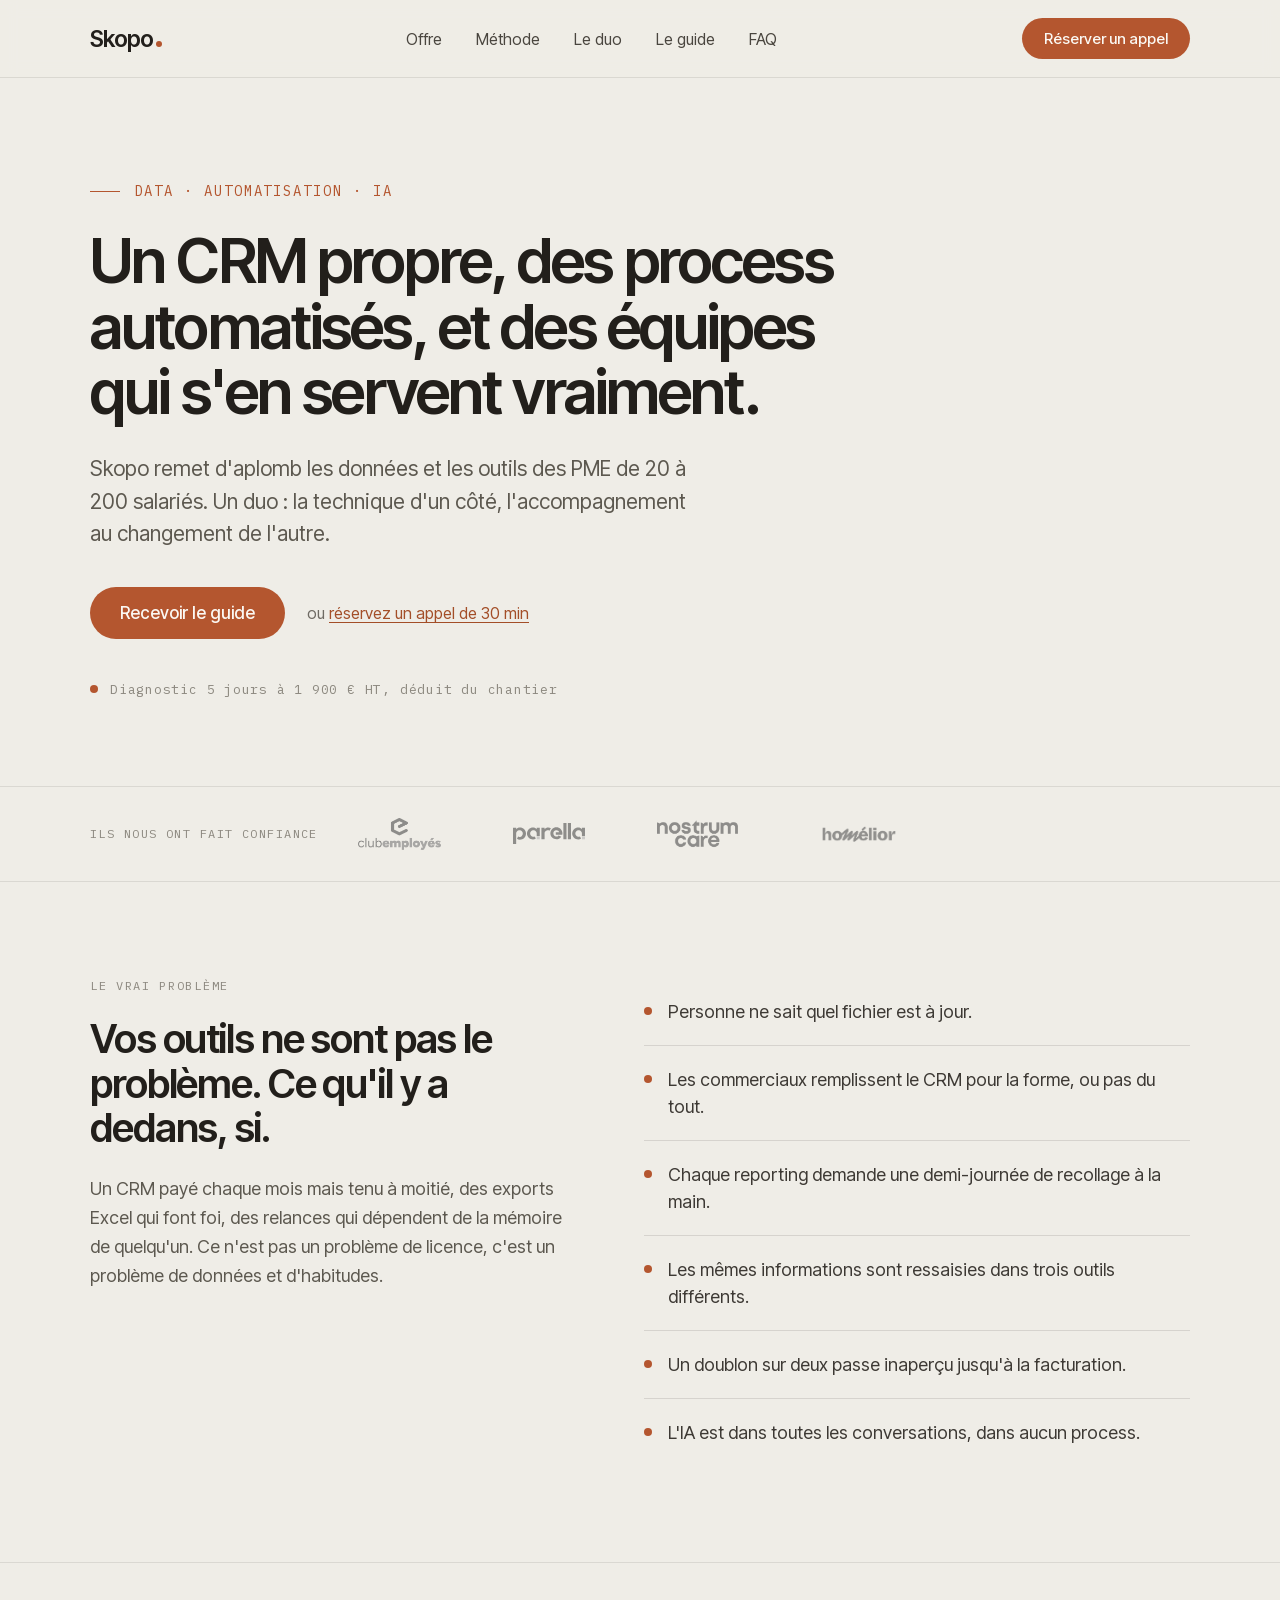
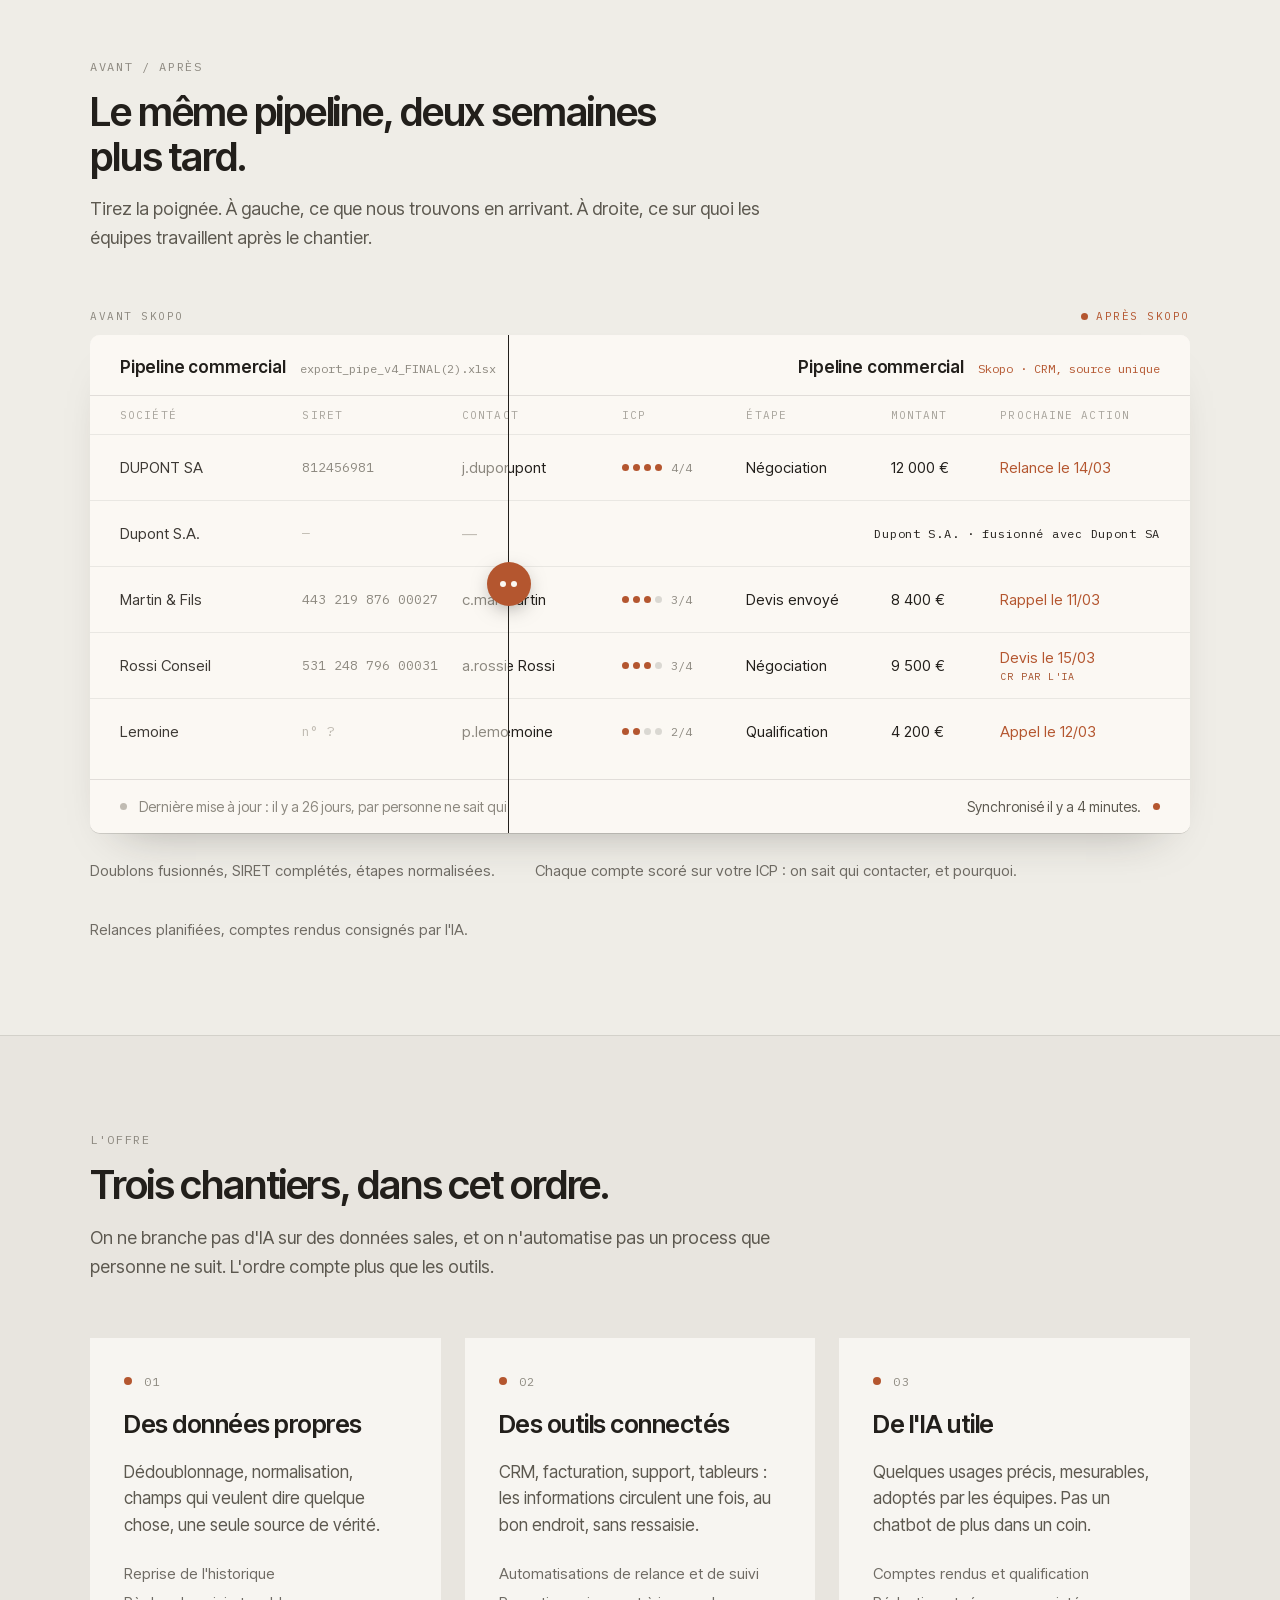
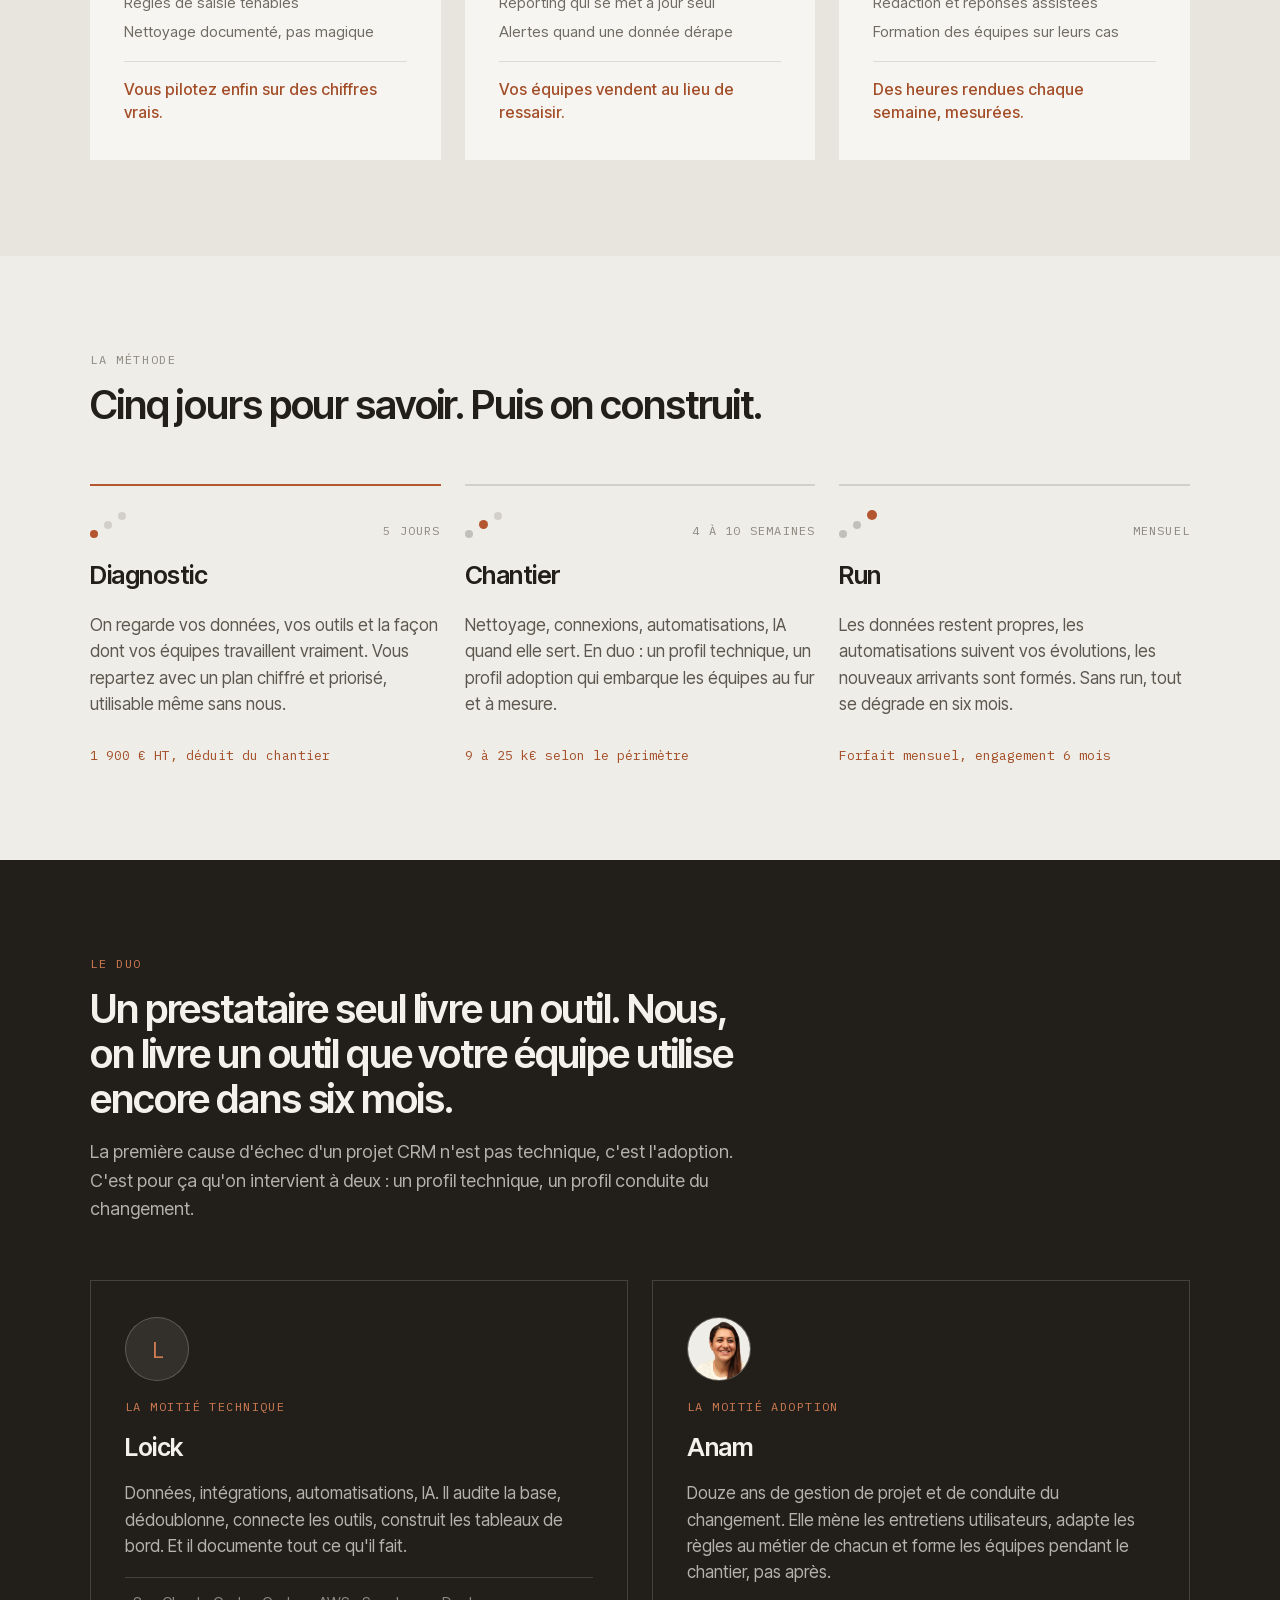
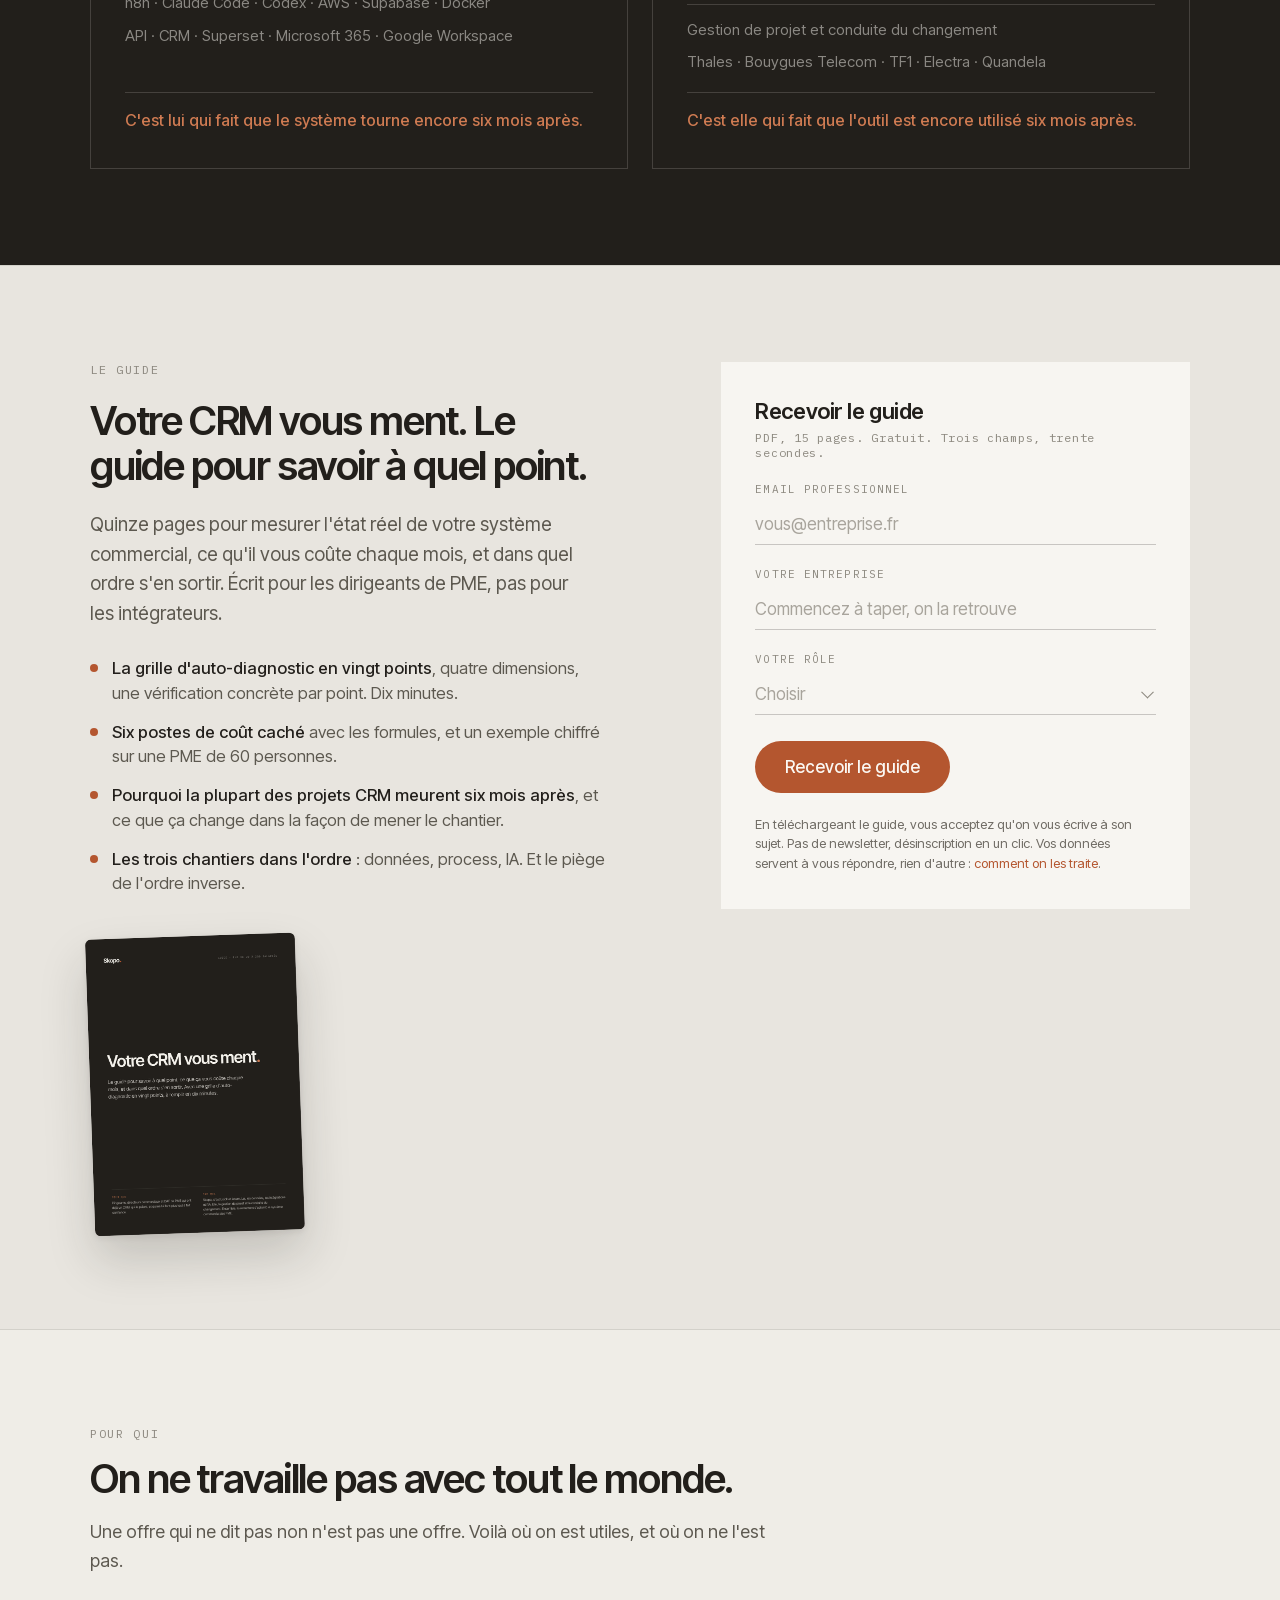
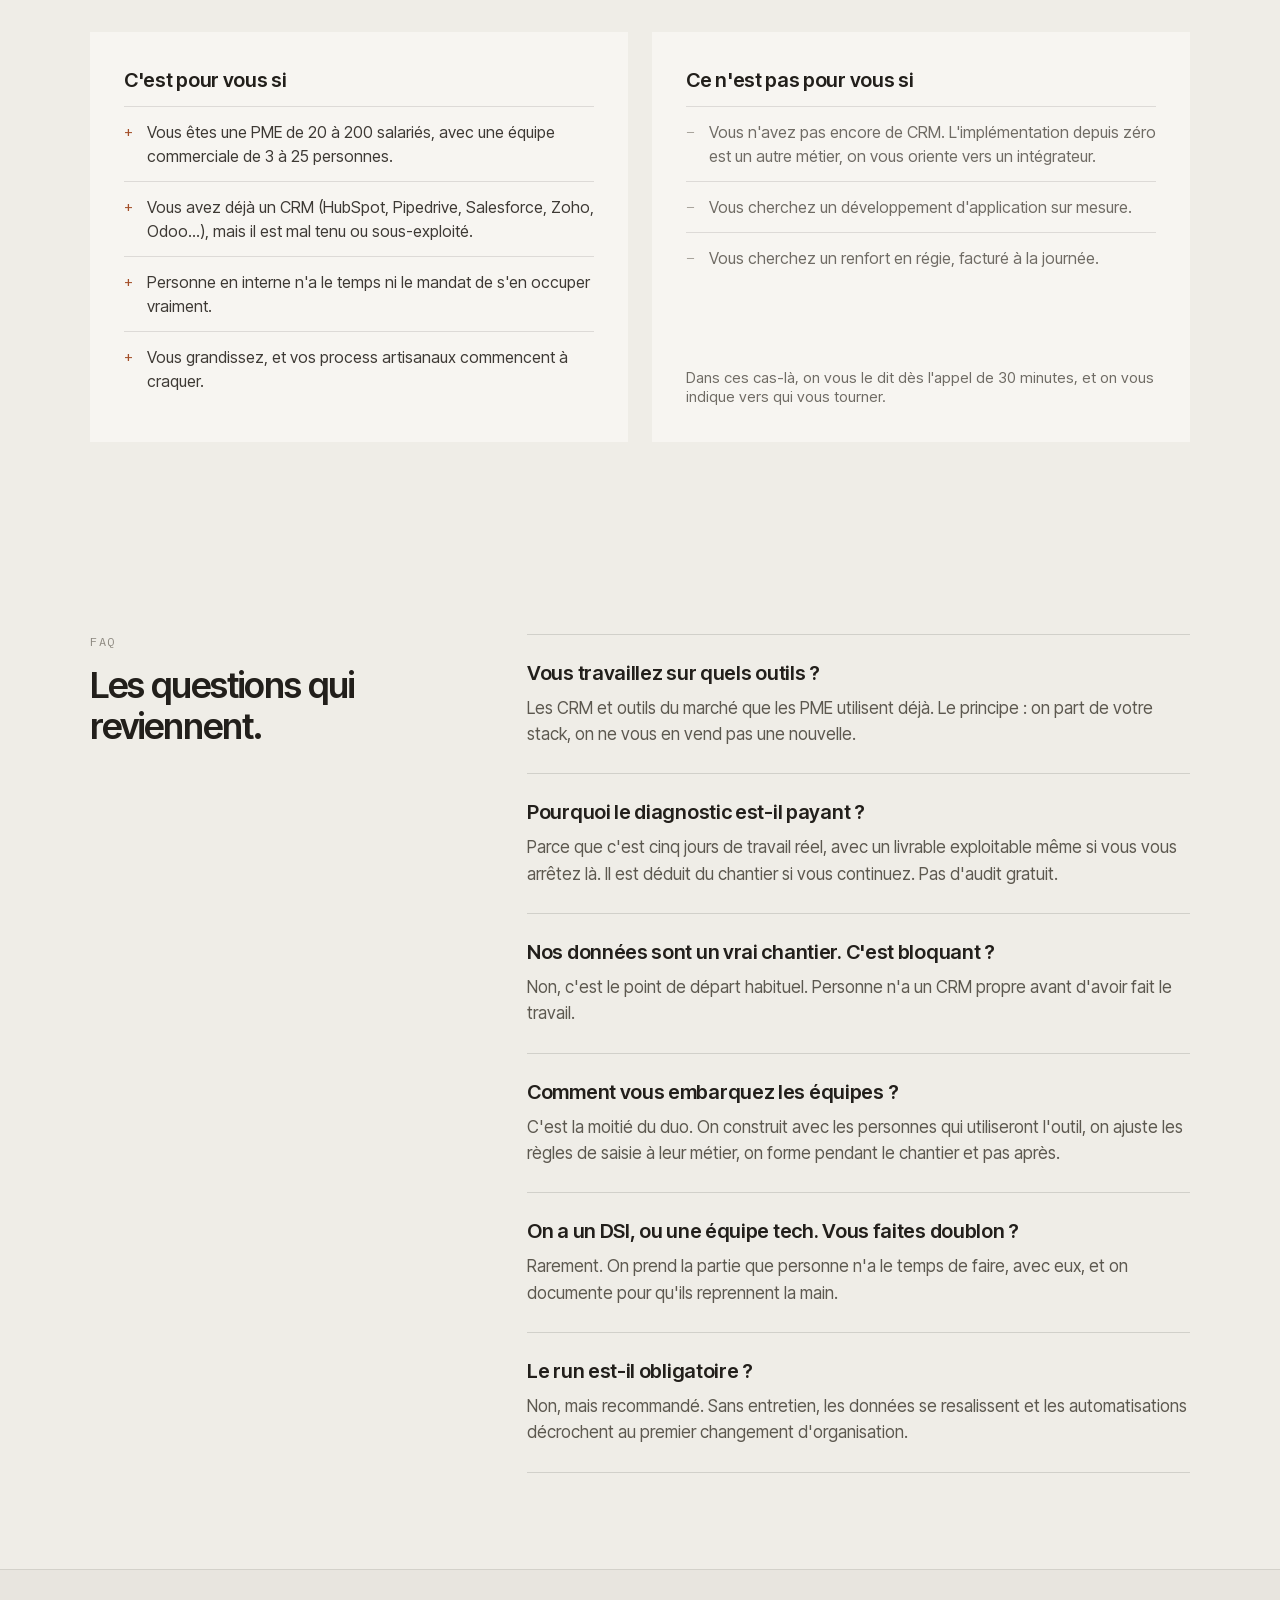
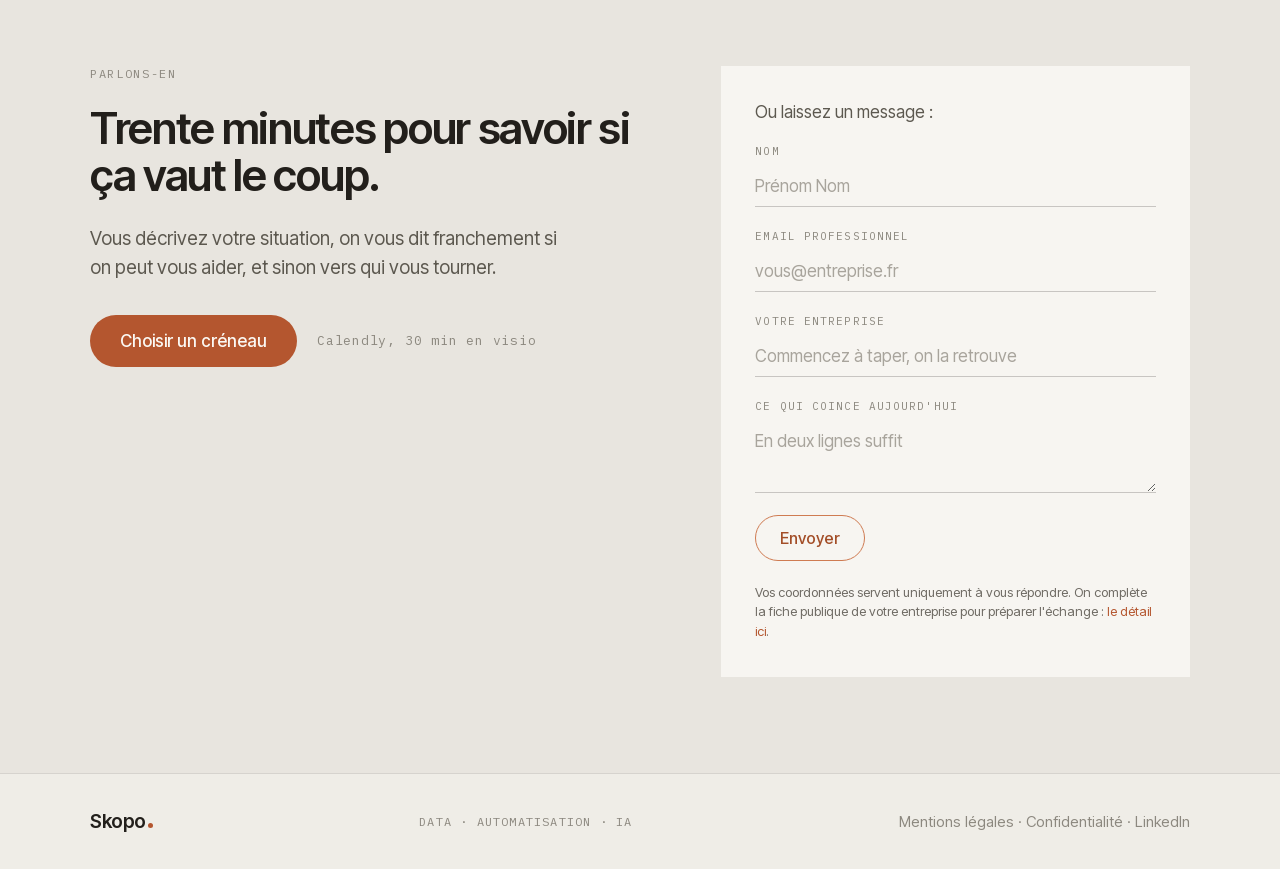
==== commit 89576d7d: "Mentions légales, politique de confidentialité et mise en conformité RGPD Deux pages créées, /mentio" ====
--- a/index.html
+++ b/index.html
@@ -109,11 +109,9 @@
   ]
 }
 </script>
-<link rel="preconnect" href="https://fonts.googleapis.com">
-<link rel="preconnect" href="https://fonts.gstatic.com" crossorigin>
-<link rel="preload" as="style" href="https://fonts.googleapis.com/css2?family=Inter+Tight:wght@400;500;600&family=IBM+Plex+Mono:wght@400;500&display=swap">
-<link rel="stylesheet" href="https://fonts.googleapis.com/css2?family=Inter+Tight:wght@400;500;600&family=IBM+Plex+Mono:wght@400;500&display=swap" media="print" onload="this.media='all'">
-<noscript><link rel="stylesheet" href="https://fonts.googleapis.com/css2?family=Inter+Tight:wght@400;500;600&family=IBM+Plex+Mono:wght@400;500&display=swap"></noscript>
+<link rel="preload" as="font" type="font/woff2" href="/assets/fonts/inter-tight-600-latin.woff2" crossorigin>
+<link rel="preload" as="font" type="font/woff2" href="/assets/fonts/inter-tight-400-latin.woff2" crossorigin>
+<link rel="stylesheet" href="/assets/fonts/fonts.css">
 <link rel="stylesheet" href="/assets/skopo.css">
 </head>
 <body>
@@ -458,7 +456,7 @@
         </div>
 
         <button type="submit" class="btn guide-submit" id="g-submit">Recevoir le guide</button>
-        <p class="guide-consent">En téléchargant le guide, vous acceptez qu'on vous écrive à son sujet. Pas de newsletter, désinscription en un clic.</p>
+        <p class="guide-consent">En téléchargeant le guide, vous acceptez qu'on vous écrive à son sujet. Pas de newsletter, désinscription en un clic. Vos données servent à vous répondre, rien d'autre&nbsp;: <a href="/confidentialite/">comment on les traite</a>.</p>
         <p class="guide-error" id="g-error" hidden role="alert"></p>
       </form>
 
@@ -565,6 +563,7 @@
           <textarea id="c-message" name="message" placeholder="En deux lignes suffit"></textarea>
         </div>
         <button type="submit" class="btn-outline" id="c-submit">Envoyer</button>
+        <p class="guide-consent">Vos coordonnées servent uniquement à vous répondre. On complète la fiche publique de votre entreprise pour préparer l'échange&nbsp;: <a href="/confidentialite/">le détail ici</a>.</p>
         <p class="guide-error" id="c-error" hidden role="alert"></p>
       </form>
       <div class="guide-done" id="contact-done" hidden>
@@ -584,7 +583,7 @@
         <span class="brand-dot"></span>
       </div>
       <span class="footer-tag">Data · Automatisation · IA</span>
-      <span class="footer-links"><a href="#">Mentions légales</a> · <a href="#">LinkedIn</a></span>
+      <span class="footer-links"><a href="/mentions-legales/">Mentions légales</a> · <a href="/confidentialite/">Confidentialité</a> · <a href="#">LinkedIn</a></span>
     </div>
   </footer>
 
--- a/assets/fonts/fonts.css
+++ b/assets/fonts/fonts.css
@@ -0,0 +1,104 @@
+/* Inter Tight et IBM Plex Mono, servies depuis skopo.fr.
+   Sous-ensembles latin et latin-ext uniquement. Licence SIL Open Font License 1.1,
+   qui autorise l'hébergement. Aucun appel à un domaine tiers : l'adresse IP des
+   visiteurs ne part plus chez Google. */
+
+/* latin-ext */
+@font-face {
+  font-family: 'IBM Plex Mono';
+  font-style: normal;
+  font-weight: 400;
+  font-display: swap;
+  src: url(/assets/fonts/ibm-plex-mono-400-latin-ext.woff2) format('woff2');
+  unicode-range: U+0100-02BA, U+02BD-02C5, U+02C7-02CC, U+02CE-02D7, U+02DD-02FF, U+0304, U+0308, U+0329, U+1D00-1DBF, U+1E00-1E9F, U+1EF2-1EFF, U+2020, U+20A0-20AB, U+20AD-20C0, U+2113, U+2C60-2C7F, U+A720-A7FF;
+}
+
+/* latin */
+@font-face {
+  font-family: 'IBM Plex Mono';
+  font-style: normal;
+  font-weight: 400;
+  font-display: swap;
+  src: url(/assets/fonts/ibm-plex-mono-400-latin.woff2) format('woff2');
+  unicode-range: U+0000-00FF, U+0131, U+0152-0153, U+02BB-02BC, U+02C6, U+02DA, U+02DC, U+0304, U+0308, U+0329, U+2000-206F, U+20AC, U+2122, U+2191, U+2193, U+2212, U+2215, U+FEFF, U+FFFD;
+}
+
+/* latin-ext */
+@font-face {
+  font-family: 'IBM Plex Mono';
+  font-style: normal;
+  font-weight: 500;
+  font-display: swap;
+  src: url(/assets/fonts/ibm-plex-mono-500-latin-ext.woff2) format('woff2');
+  unicode-range: U+0100-02BA, U+02BD-02C5, U+02C7-02CC, U+02CE-02D7, U+02DD-02FF, U+0304, U+0308, U+0329, U+1D00-1DBF, U+1E00-1E9F, U+1EF2-1EFF, U+2020, U+20A0-20AB, U+20AD-20C0, U+2113, U+2C60-2C7F, U+A720-A7FF;
+}
+
+/* latin */
+@font-face {
+  font-family: 'IBM Plex Mono';
+  font-style: normal;
+  font-weight: 500;
+  font-display: swap;
+  src: url(/assets/fonts/ibm-plex-mono-500-latin.woff2) format('woff2');
+  unicode-range: U+0000-00FF, U+0131, U+0152-0153, U+02BB-02BC, U+02C6, U+02DA, U+02DC, U+0304, U+0308, U+0329, U+2000-206F, U+20AC, U+2122, U+2191, U+2193, U+2212, U+2215, U+FEFF, U+FFFD;
+}
+
+/* latin-ext */
+@font-face {
+  font-family: 'Inter Tight';
+  font-style: normal;
+  font-weight: 400;
+  font-display: swap;
+  src: url(/assets/fonts/inter-tight-400-latin-ext.woff2) format('woff2');
+  unicode-range: U+0100-02BA, U+02BD-02C5, U+02C7-02CC, U+02CE-02D7, U+02DD-02FF, U+0304, U+0308, U+0329, U+1D00-1DBF, U+1E00-1E9F, U+1EF2-1EFF, U+2020, U+20A0-20AB, U+20AD-20C0, U+2113, U+2C60-2C7F, U+A720-A7FF;
+}
+
+/* latin */
+@font-face {
+  font-family: 'Inter Tight';
+  font-style: normal;
+  font-weight: 400;
+  font-display: swap;
+  src: url(/assets/fonts/inter-tight-400-latin.woff2) format('woff2');
+  unicode-range: U+0000-00FF, U+0131, U+0152-0153, U+02BB-02BC, U+02C6, U+02DA, U+02DC, U+0304, U+0308, U+0329, U+2000-206F, U+20AC, U+2122, U+2191, U+2193, U+2212, U+2215, U+FEFF, U+FFFD;
+}
+
+/* latin-ext */
+@font-face {
+  font-family: 'Inter Tight';
+  font-style: normal;
+  font-weight: 500;
+  font-display: swap;
+  src: url(/assets/fonts/inter-tight-500-latin-ext.woff2) format('woff2');
+  unicode-range: U+0100-02BA, U+02BD-02C5, U+02C7-02CC, U+02CE-02D7, U+02DD-02FF, U+0304, U+0308, U+0329, U+1D00-1DBF, U+1E00-1E9F, U+1EF2-1EFF, U+2020, U+20A0-20AB, U+20AD-20C0, U+2113, U+2C60-2C7F, U+A720-A7FF;
+}
+
+/* latin */
+@font-face {
+  font-family: 'Inter Tight';
+  font-style: normal;
+  font-weight: 500;
+  font-display: swap;
+  src: url(/assets/fonts/inter-tight-500-latin.woff2) format('woff2');
+  unicode-range: U+0000-00FF, U+0131, U+0152-0153, U+02BB-02BC, U+02C6, U+02DA, U+02DC, U+0304, U+0308, U+0329, U+2000-206F, U+20AC, U+2122, U+2191, U+2193, U+2212, U+2215, U+FEFF, U+FFFD;
+}
+
+/* latin-ext */
+@font-face {
+  font-family: 'Inter Tight';
+  font-style: normal;
+  font-weight: 600;
+  font-display: swap;
+  src: url(/assets/fonts/inter-tight-600-latin-ext.woff2) format('woff2');
+  unicode-range: U+0100-02BA, U+02BD-02C5, U+02C7-02CC, U+02CE-02D7, U+02DD-02FF, U+0304, U+0308, U+0329, U+1D00-1DBF, U+1E00-1E9F, U+1EF2-1EFF, U+2020, U+20A0-20AB, U+20AD-20C0, U+2113, U+2C60-2C7F, U+A720-A7FF;
+}
+
+/* latin */
+@font-face {
+  font-family: 'Inter Tight';
+  font-style: normal;
+  font-weight: 600;
+  font-display: swap;
+  src: url(/assets/fonts/inter-tight-600-latin.woff2) format('woff2');
+  unicode-range: U+0000-00FF, U+0131, U+0152-0153, U+02BB-02BC, U+02C6, U+02DA, U+02DC, U+0304, U+0308, U+0329, U+2000-206F, U+20AC, U+2122, U+2191, U+2193, U+2212, U+2215, U+FEFF, U+FFFD;
+}
--- a/assets/skopo.css
+++ b/assets/skopo.css
@@ -855,3 +855,74 @@
     .hero-diag { font-size: 12px; }
     .cas-stat { gap: 14px; }
   }
+
+  /* ---------- Pages document (mentions légales, confidentialité) ---------- */
+  .doc-head { padding-top: 68px; padding-bottom: 28px; border-bottom: 1px solid var(--line); }
+  .doc-head h1 {
+    font-size: clamp(30px, 4vw, 44px);
+    font-weight: 600;
+    line-height: 1.12;
+    letter-spacing: -.02em;
+    margin: 14px 0 0;
+  }
+  .doc-maj { font-family: var(--mono); font-size: 12px; color: var(--muted); margin-top: 14px; }
+
+  /* colonne de lecture alignée à gauche, comme le hero, pas centrée dans le container */
+  .doc { max-width: 720px; margin-left: 0; margin-right: auto; padding-top: 44px; padding-bottom: 96px; }
+  .doc h2 {
+    font-size: 20px;
+    line-height: 1.25;
+    letter-spacing: -.01em;
+    margin: 44px 0 14px;
+    padding-top: 22px;
+    border-top: 1px solid var(--line);
+  }
+  .doc h2:first-of-type { border-top: 0; padding-top: 0; margin-top: 0; }
+  .doc h3 { font-size: 15px; margin: 26px 0 8px; color: var(--ink-soft); }
+  .doc p, .doc li { color: var(--text-2); line-height: 1.7; font-size: 15px; }
+  .doc p { margin: 0 0 14px; }
+  .doc ul { margin: 0 0 16px; padding-left: 18px; }
+  .doc li { margin-bottom: 7px; }
+  .doc a { color: var(--accent); text-decoration: underline; text-underline-offset: 2px; }
+  .doc a:hover { color: var(--accent-hover); }
+  .doc strong { color: var(--ink); font-weight: 500; }
+
+  /* Fiche d'identité : libellé à gauche, valeur à droite */
+  .doc-fiche { border-top: 1px solid var(--line); margin: 0 0 18px; }
+  .doc-fiche > div {
+    display: grid;
+    grid-template-columns: 190px minmax(0, 1fr);
+    gap: 16px;
+    padding: 11px 0;
+    border-bottom: 1px solid var(--line);
+    font-size: 15px;
+  }
+  .doc-fiche dt { font-family: var(--mono); font-size: 12px; letter-spacing: .04em; color: var(--muted); padding-top: 3px; }
+  .doc-fiche dd { margin: 0; color: var(--text-2); line-height: 1.6; }
+
+  /* Valeur que Loick doit fournir : visible, impossible à oublier avant la mise en ligne */
+  .doc-todo {
+    font-family: var(--mono);
+    font-size: 12.5px;
+    color: var(--accent-deep);
+    background: rgba(180, 86, 47, .09);
+    border-bottom: 1px dashed var(--accent-light);
+    padding: 2px 6px;
+    border-radius: 3px;
+  }
+  .doc-alerte {
+    background: var(--card);
+    border: 1px solid var(--line-strong);
+    border-left: 3px solid var(--accent);
+    border-radius: 4px;
+    padding: 16px 18px;
+    margin: 0 0 28px;
+  }
+  .doc-alerte p { margin: 0; font-size: 14px; }
+  .doc-alerte p + p { margin-top: 10px; }
+
+  @media (max-width: 720px) {
+    .doc-head { padding-top: 44px; }
+    .doc { padding-top: 32px; padding-bottom: 64px; }
+    .doc-fiche > div { grid-template-columns: 1fr; gap: 4px; }
+  }
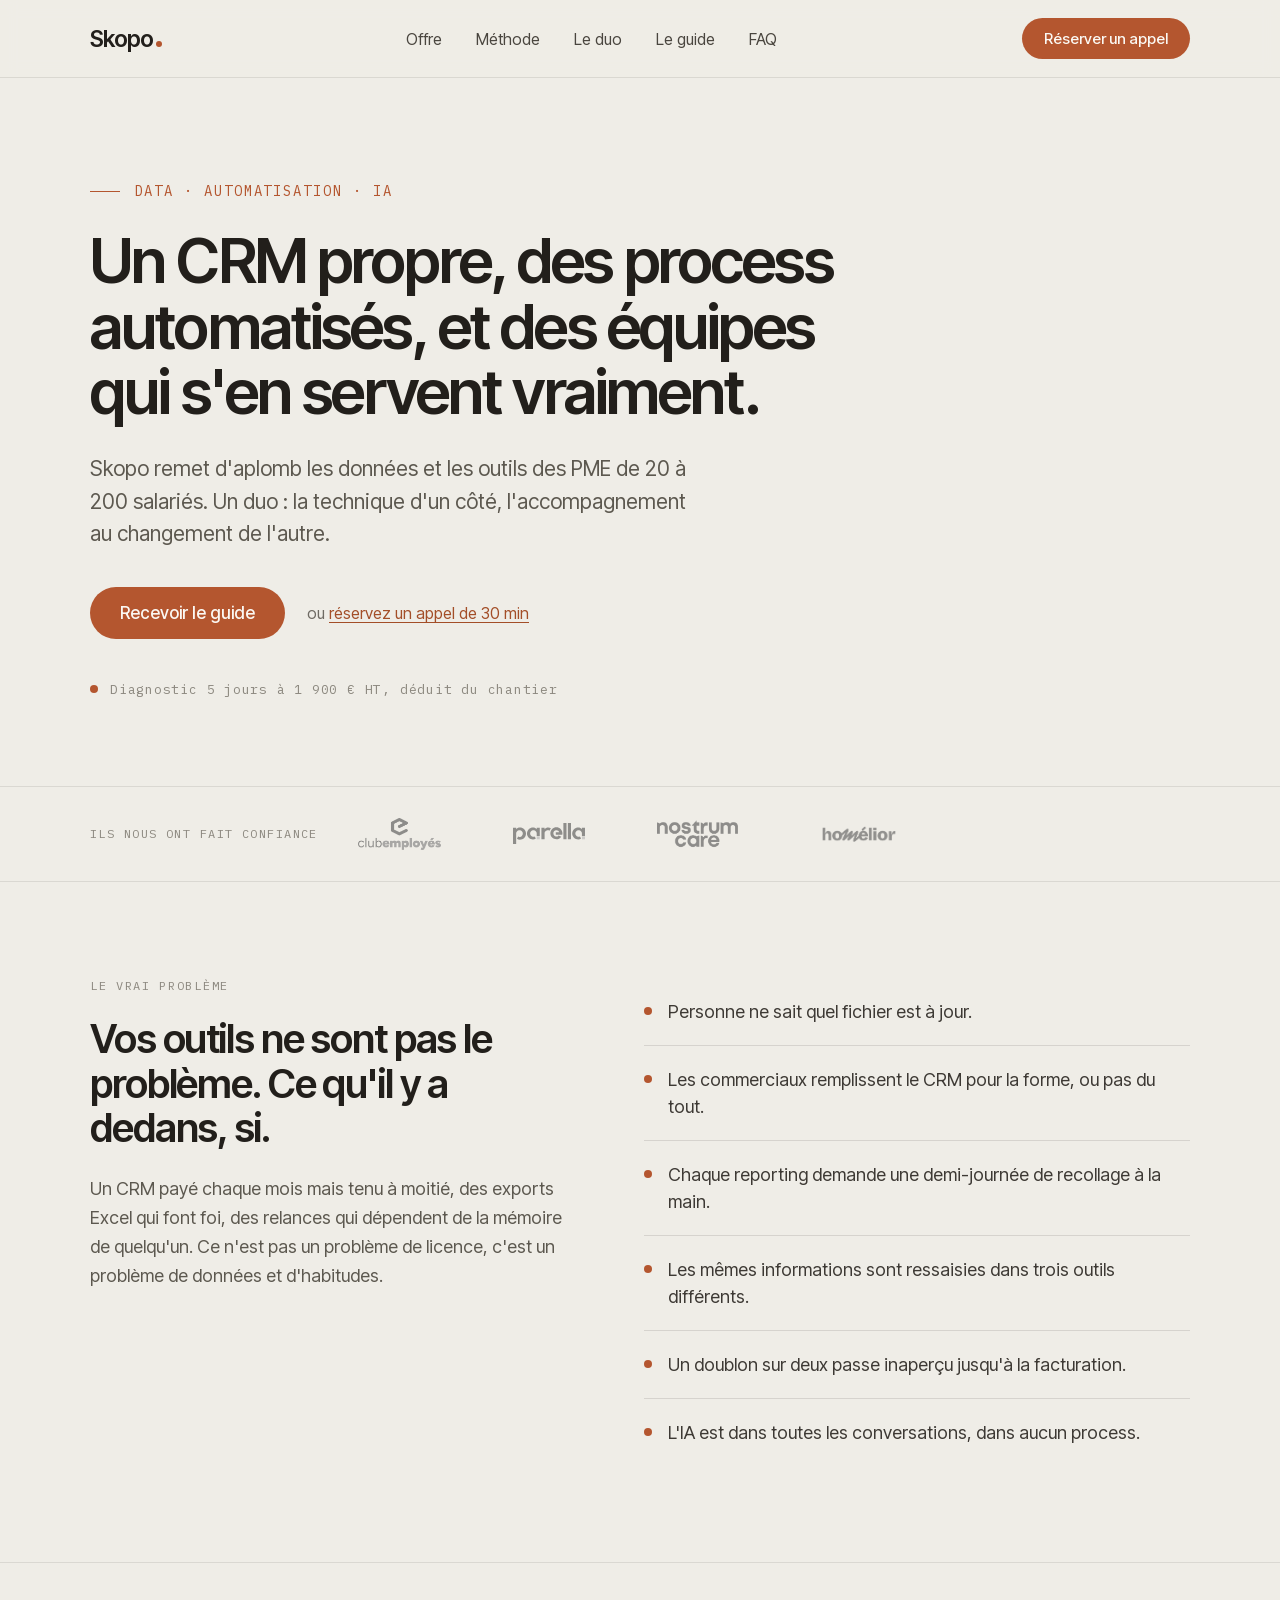
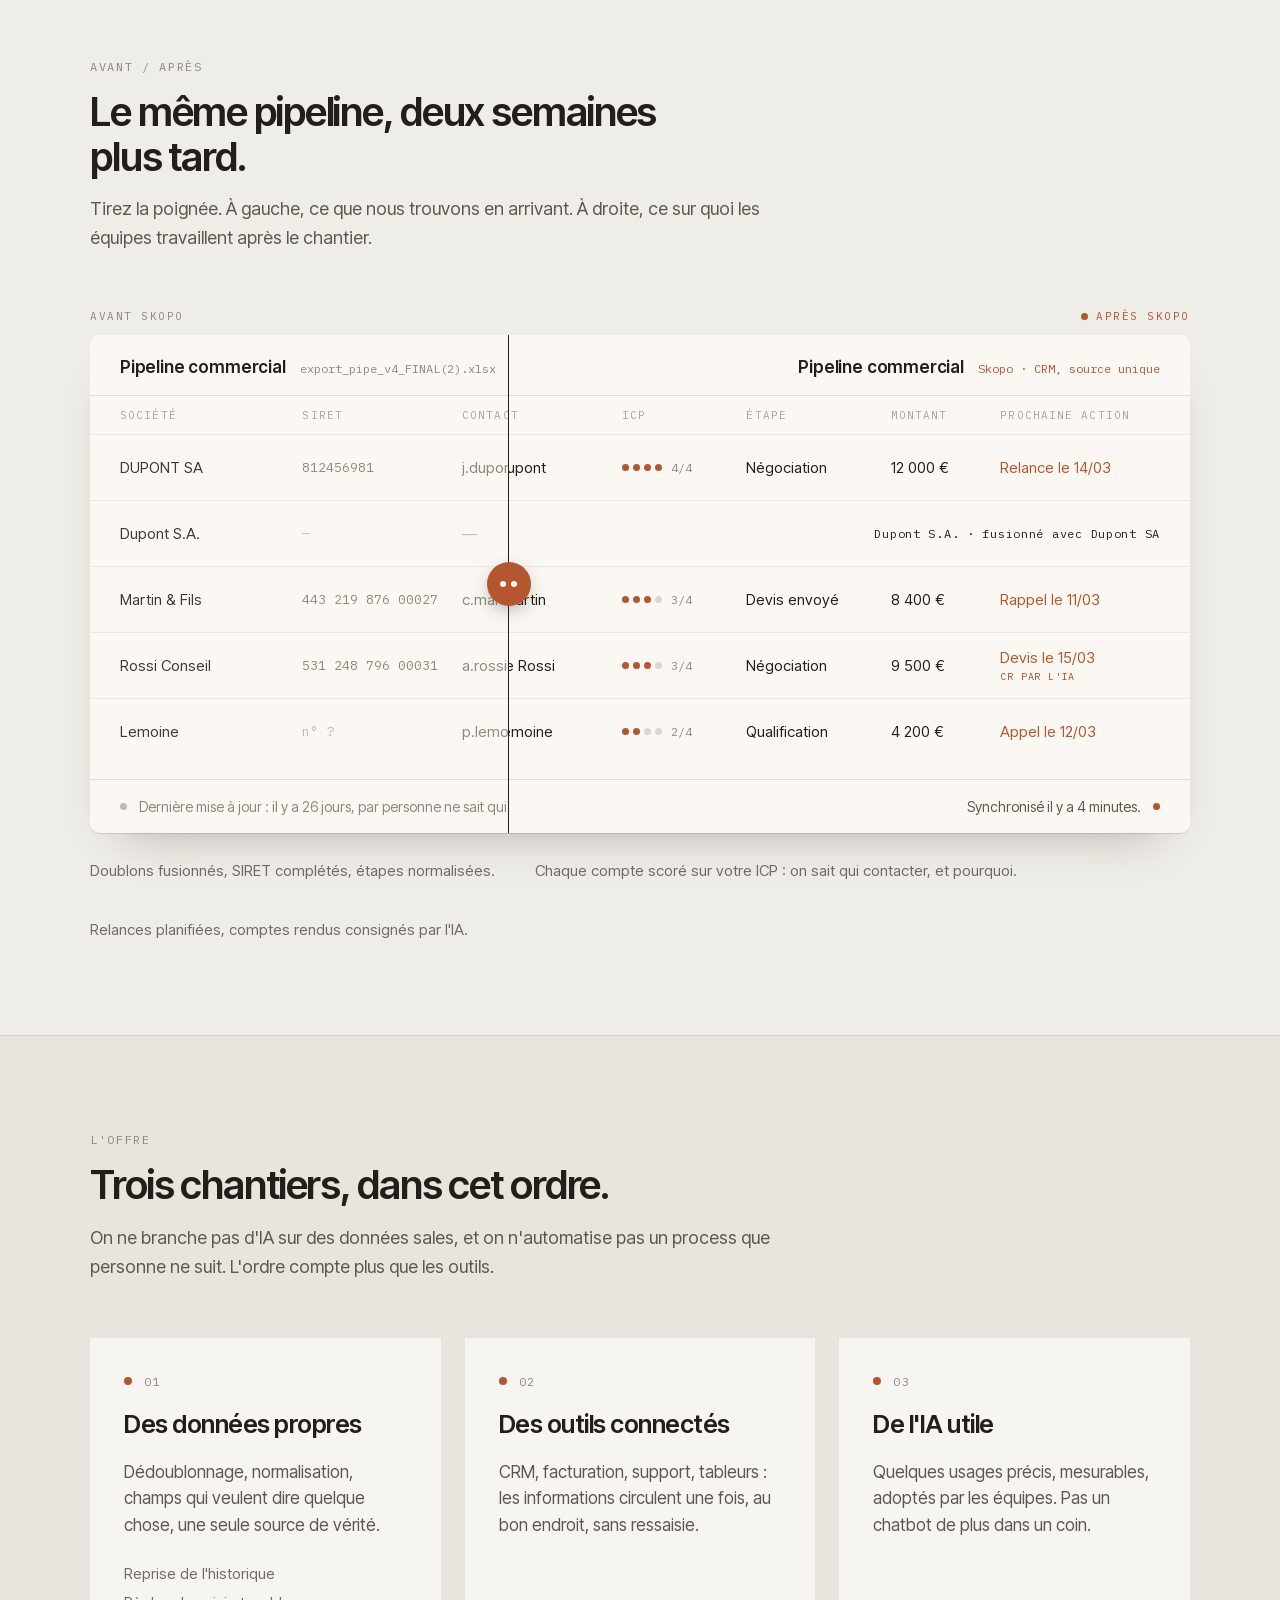
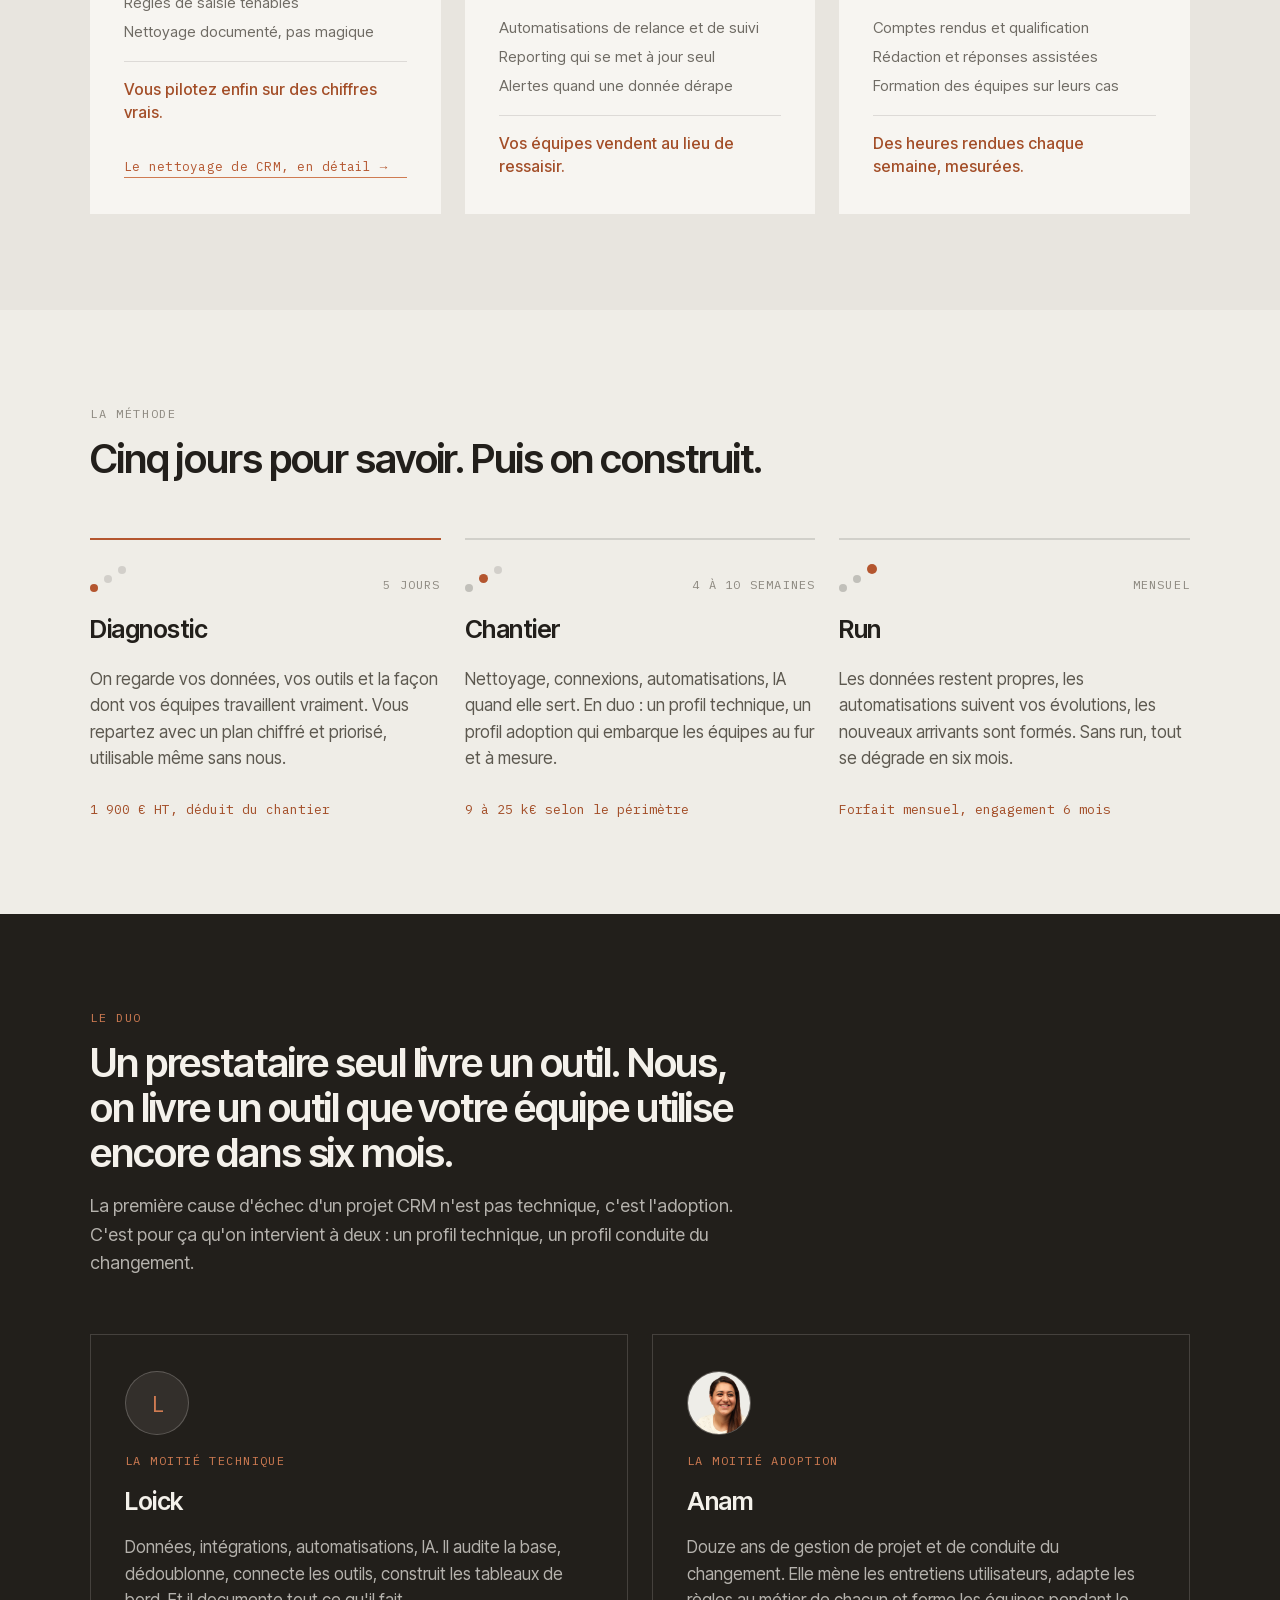
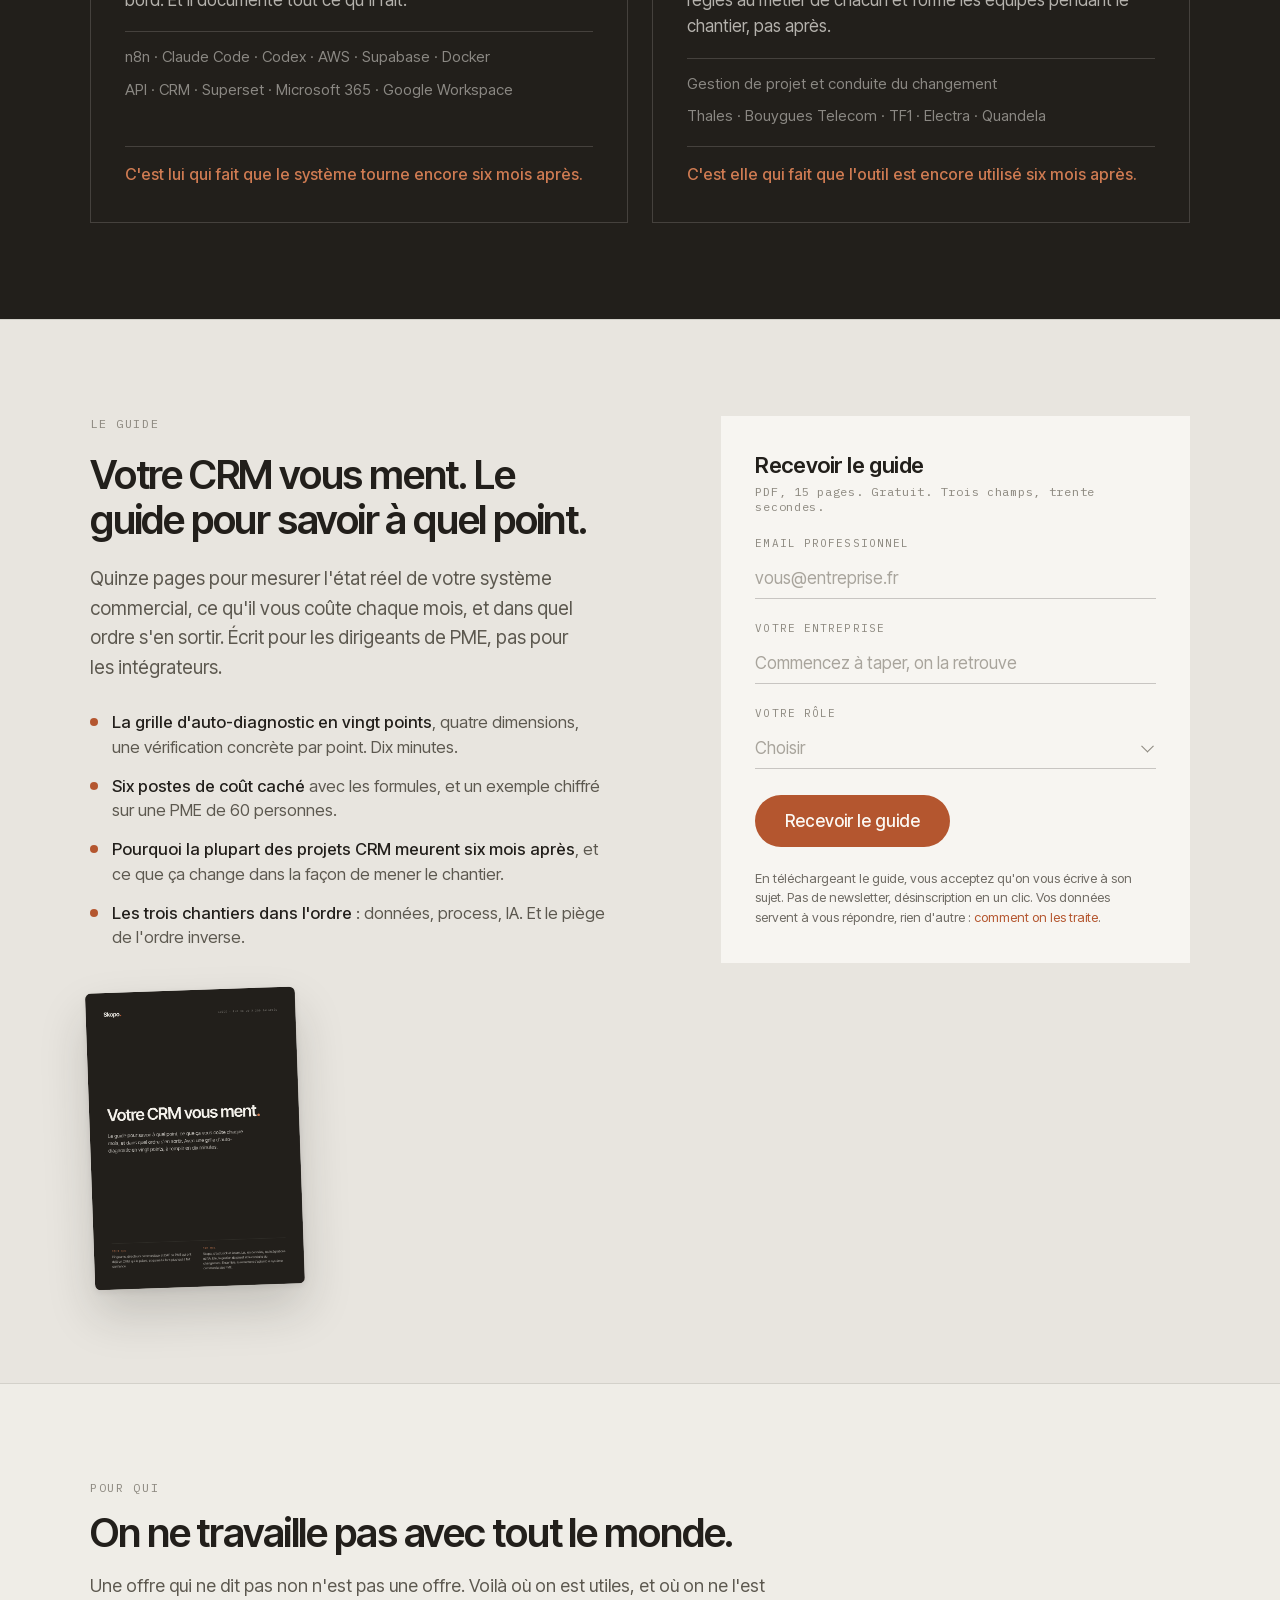
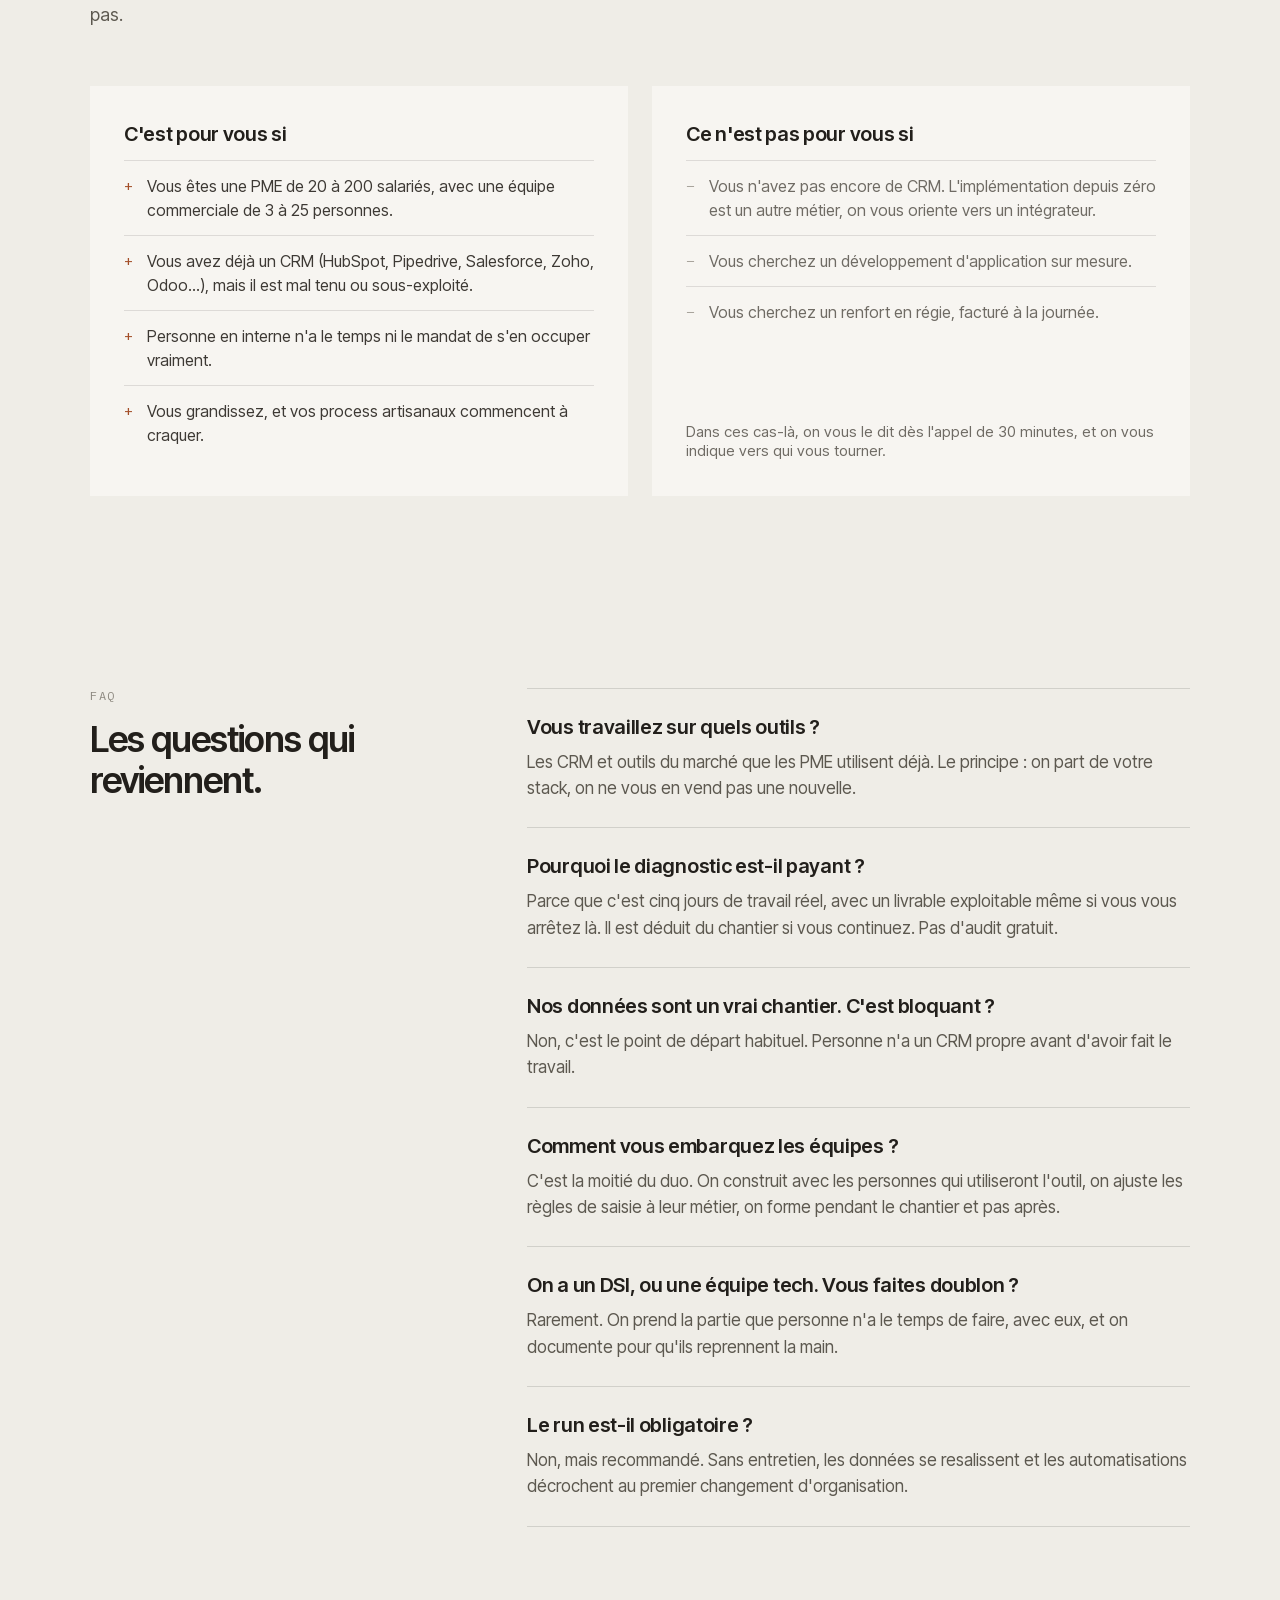
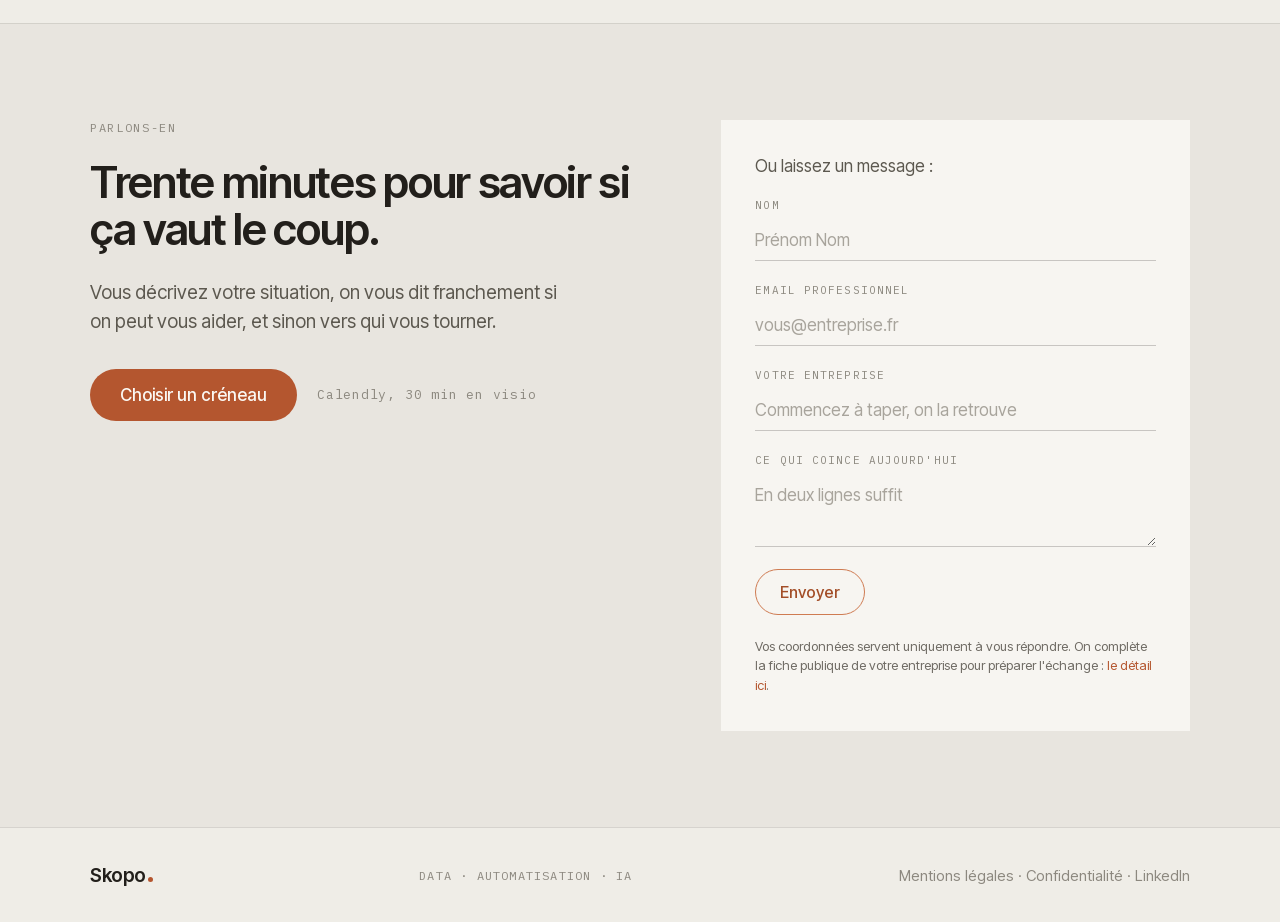
==== commit fa1ae4db: "Page /nettoyage-crm/, première page SEO, et fin de la cannibalisation La page pilote couvre l'intent" ====
--- a/index.html
+++ b/index.html
@@ -4,8 +4,8 @@
 <meta charset="utf-8">
 <meta name="viewport" content="width=device-width, initial-scale=1">
 <script>document.documentElement.classList.add('js');</script>
-<title>Nettoyage CRM, automatisation et IA pour PME | Skopo</title>
-<meta name="description" content="On remet d'aplomb les données et les outils des PME de 20 à 200 salariés : CRM nettoyé, process automatisés, IA utile. Diagnostic 5 jours, 1 900 € HT.">
+<title>Remettre d'aplomb le CRM et les process d'une PME | Skopo</title>
+<meta name="description" content="Un duo qui remet d'aplomb les données, les outils et les usages des PME de 20 à 200 salariés. Diagnostic 5 jours, 1 900 € HT, déduit du chantier.">
 <link rel="canonical" href="https://skopo.fr/">
 <meta name="robots" content="index, follow">
 
@@ -289,6 +289,7 @@
             <span>Nettoyage documenté, pas magique</span>
           </div>
           <div class="card-result">Vous pilotez enfin sur des chiffres vrais.</div>
+          <a class="card-lien" href="/nettoyage-crm/">Le nettoyage de CRM, en détail</a>
         </div>
         <div class="card" data-reveal style="--d:.1s">
           <div class="card-tag"><span class="dot"></span><span class="card-num">02</span></div>
--- a/assets/skopo.css
+++ b/assets/skopo.css
@@ -926,3 +926,49 @@
     .doc { padding-top: 32px; padding-bottom: 64px; }
     .doc-fiche > div { grid-template-columns: 1fr; gap: 4px; }
   }
+
+  /* ---------- Pages de contenu (fil d'Ariane, chapô, bloc de texte intercalé) ---------- */
+  .fil { font-family: var(--mono); font-size: 12px; color: var(--muted); letter-spacing: .04em; }
+  .fil a { color: var(--muted); text-decoration: none; border-bottom: 1px solid var(--line-md); }
+  .fil a:hover { color: var(--accent); border-bottom-color: var(--accent-light); }
+  .fil span[aria-hidden] { padding: 0 6px; color: var(--faint); }
+
+  .doc-chapo {
+    max-width: 680px;
+    margin: 18px 0 0;
+    font-size: clamp(16px, 1.5vw, 18px);
+    line-height: 1.6;
+    color: var(--text-3);
+  }
+
+  /* Bloc de texte long inséré entre deux sections d'une page de contenu :
+     même colonne de lecture que les pages document, respiration réduite. */
+  section.doc { padding-top: 84px; padding-bottom: 84px; }
+  section.doc h2 {
+    font-size: clamp(23px, 2.4vw, 30px);
+    letter-spacing: -.015em;
+    border-top: 0;
+    padding-top: 0;
+    margin: 0 0 18px;
+  }
+  section.doc p { font-size: 16px; }
+
+  @media (max-width: 860px) {
+    section.doc { padding-top: 56px; padding-bottom: 56px; }
+  }
+
+  /* Lien depuis une carte d'offre vers sa page dédiée */
+  .card-lien {
+    display: inline-block;
+    margin-top: 14px;
+    font-family: var(--mono);
+    font-size: 12.5px;
+    letter-spacing: .02em;
+    color: var(--accent);
+    text-decoration: none;
+    border-bottom: 1px solid var(--accent-light);
+    padding-bottom: 2px;
+    transition: color .25s ease, border-color .25s ease;
+  }
+  .card-lien:hover { color: var(--accent-hover); border-bottom-color: var(--accent-hover); }
+  .card-lien::after { content: ' →'; }
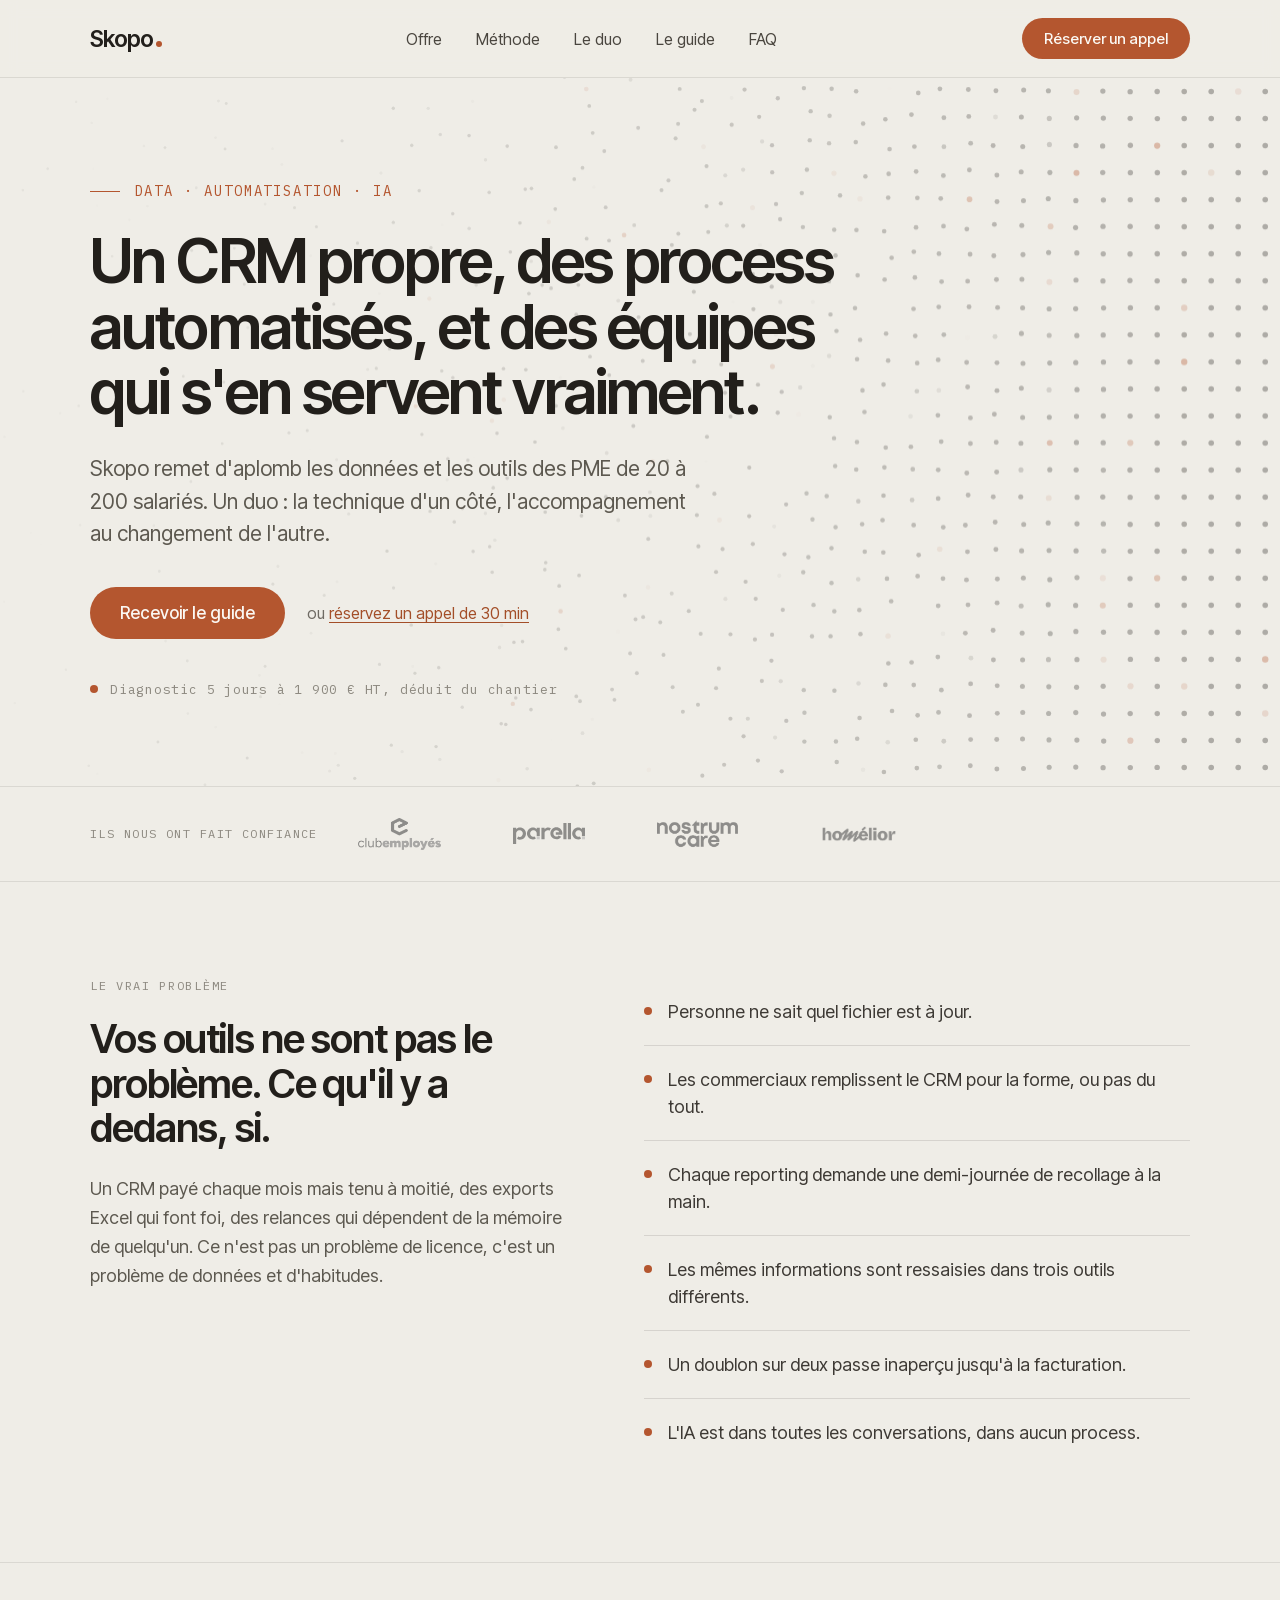
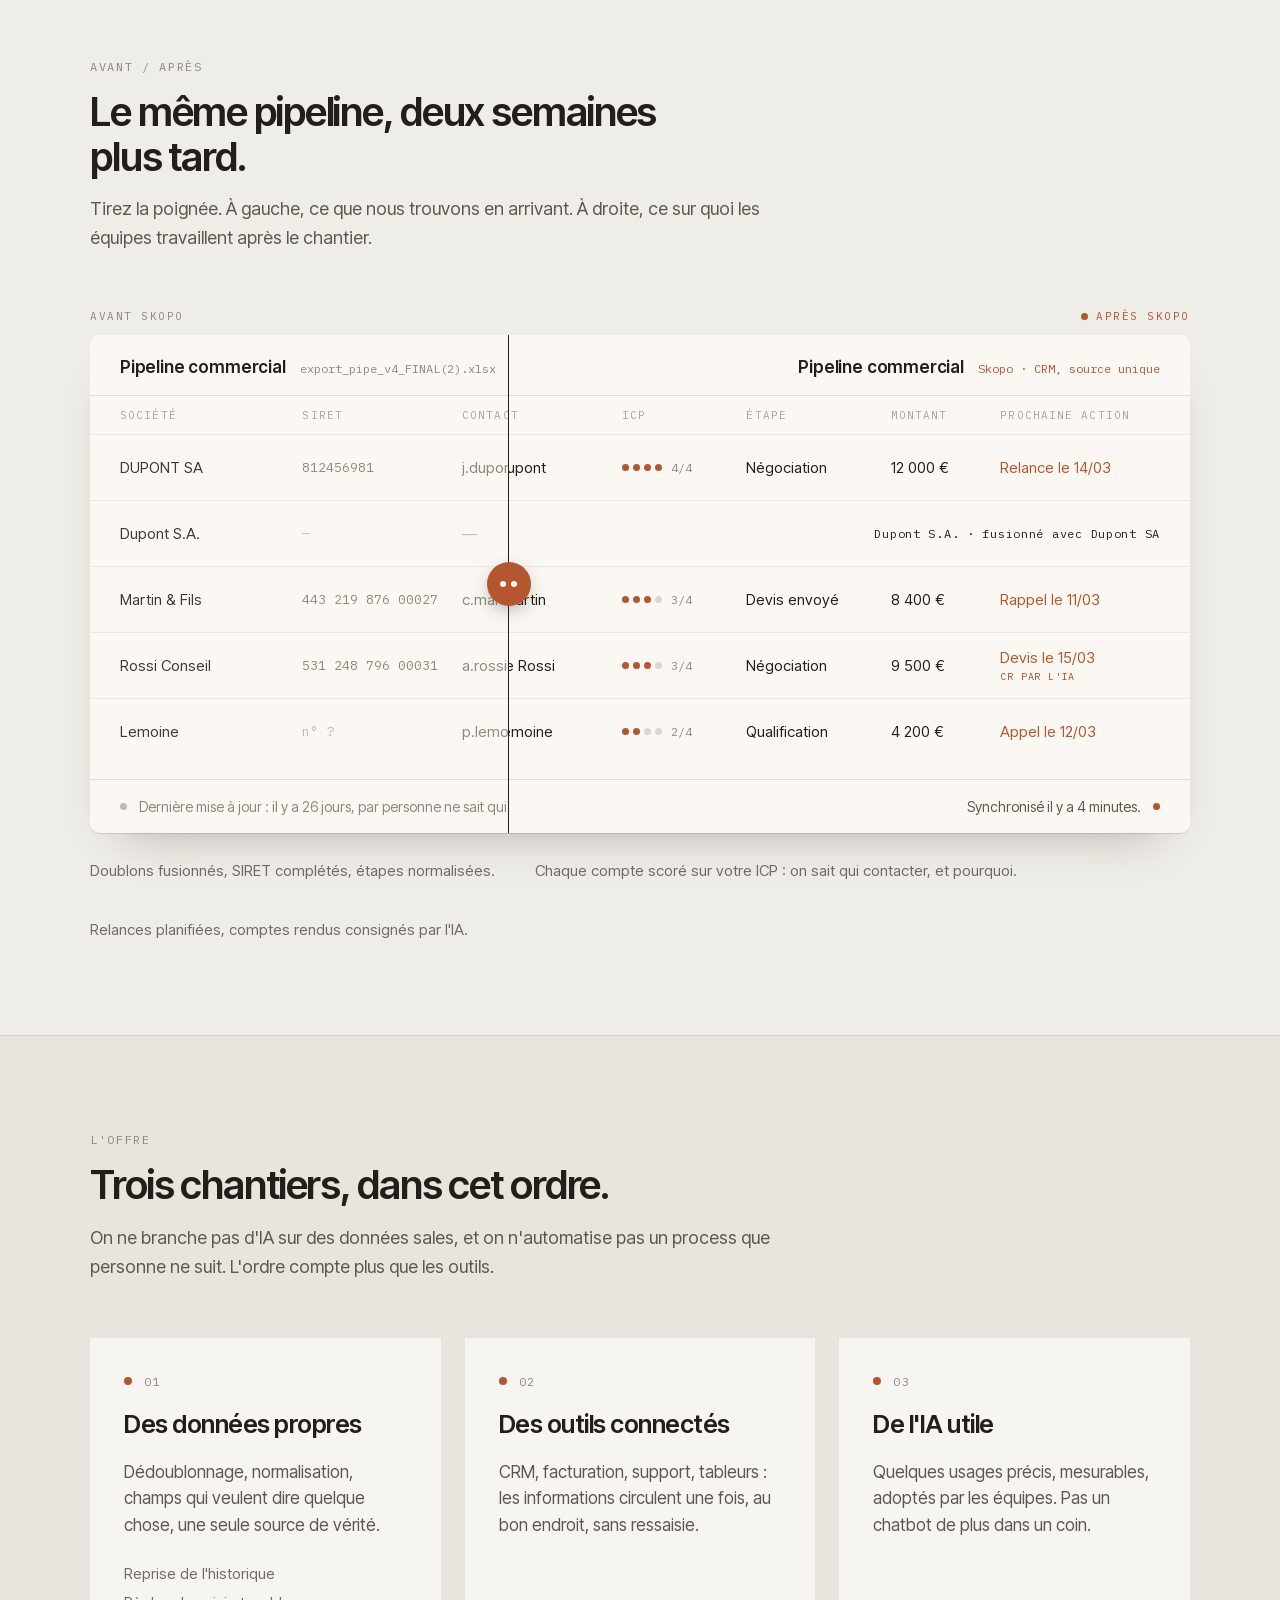
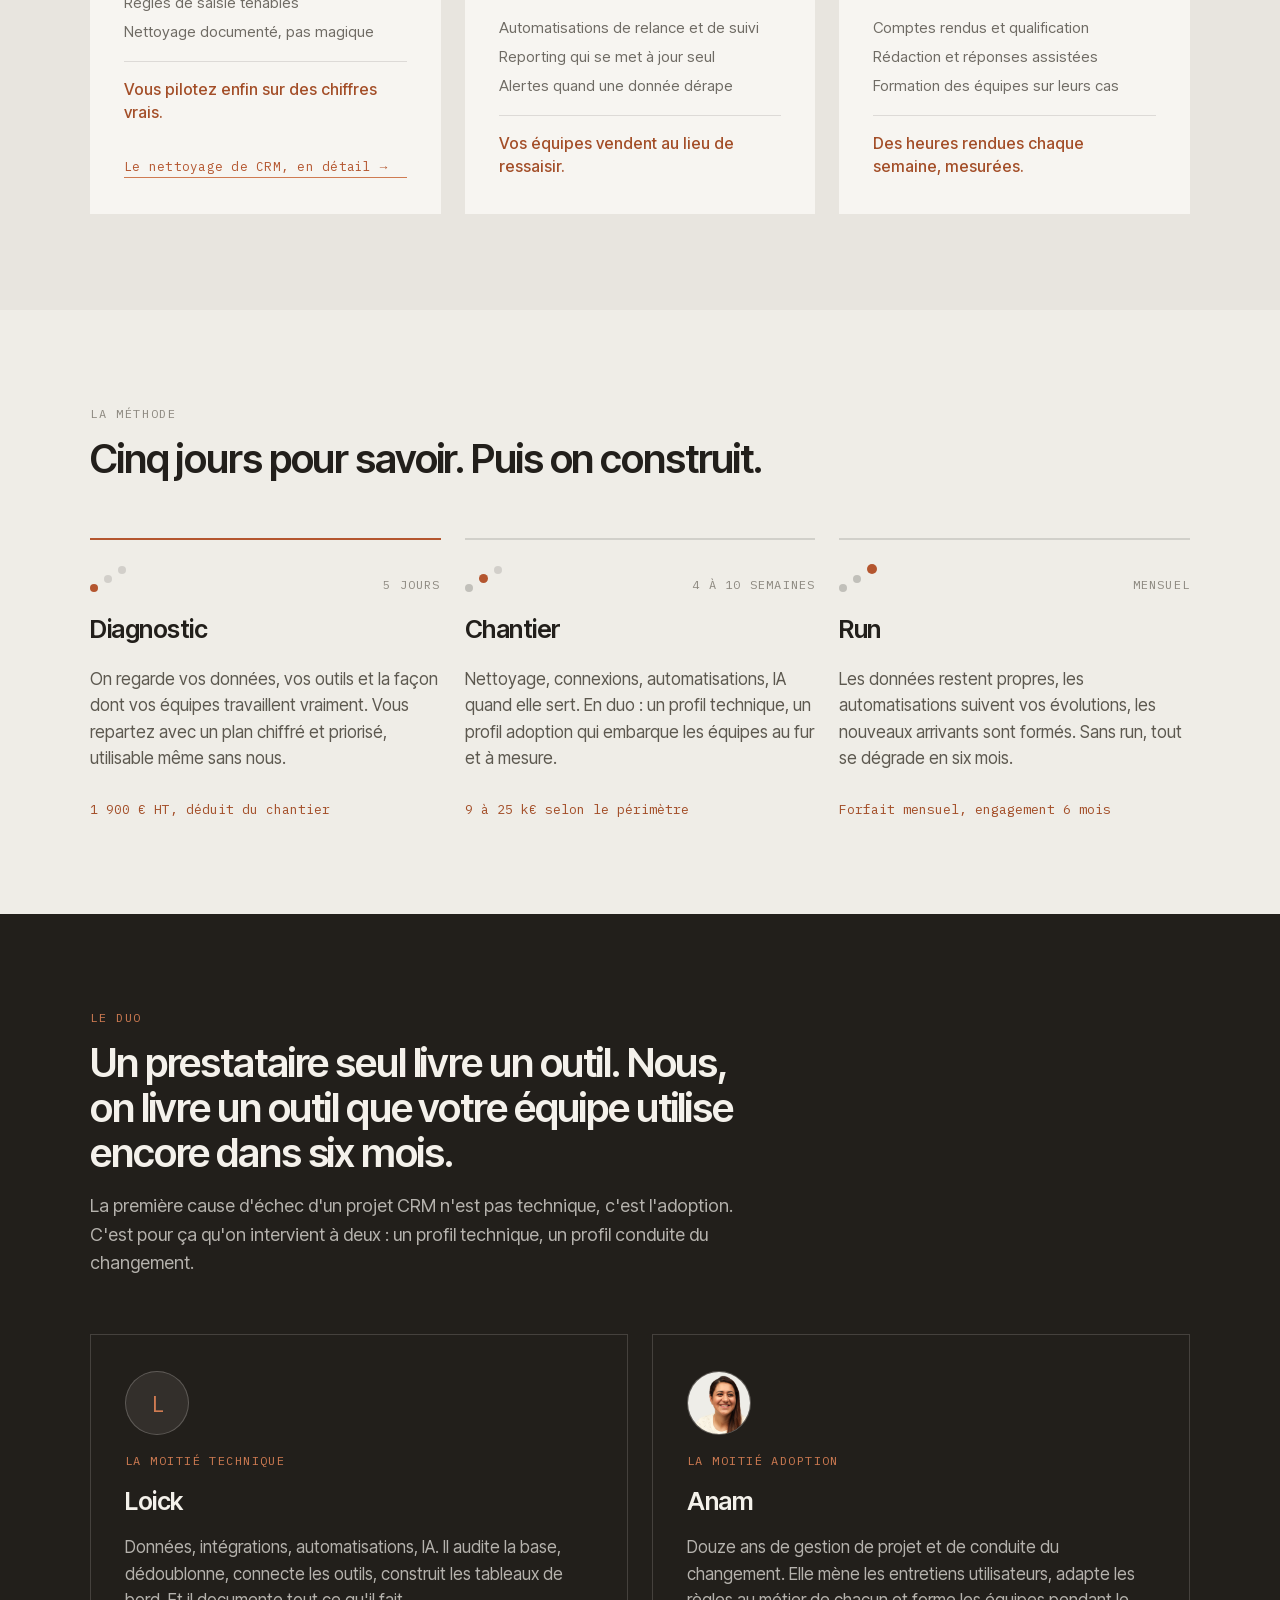
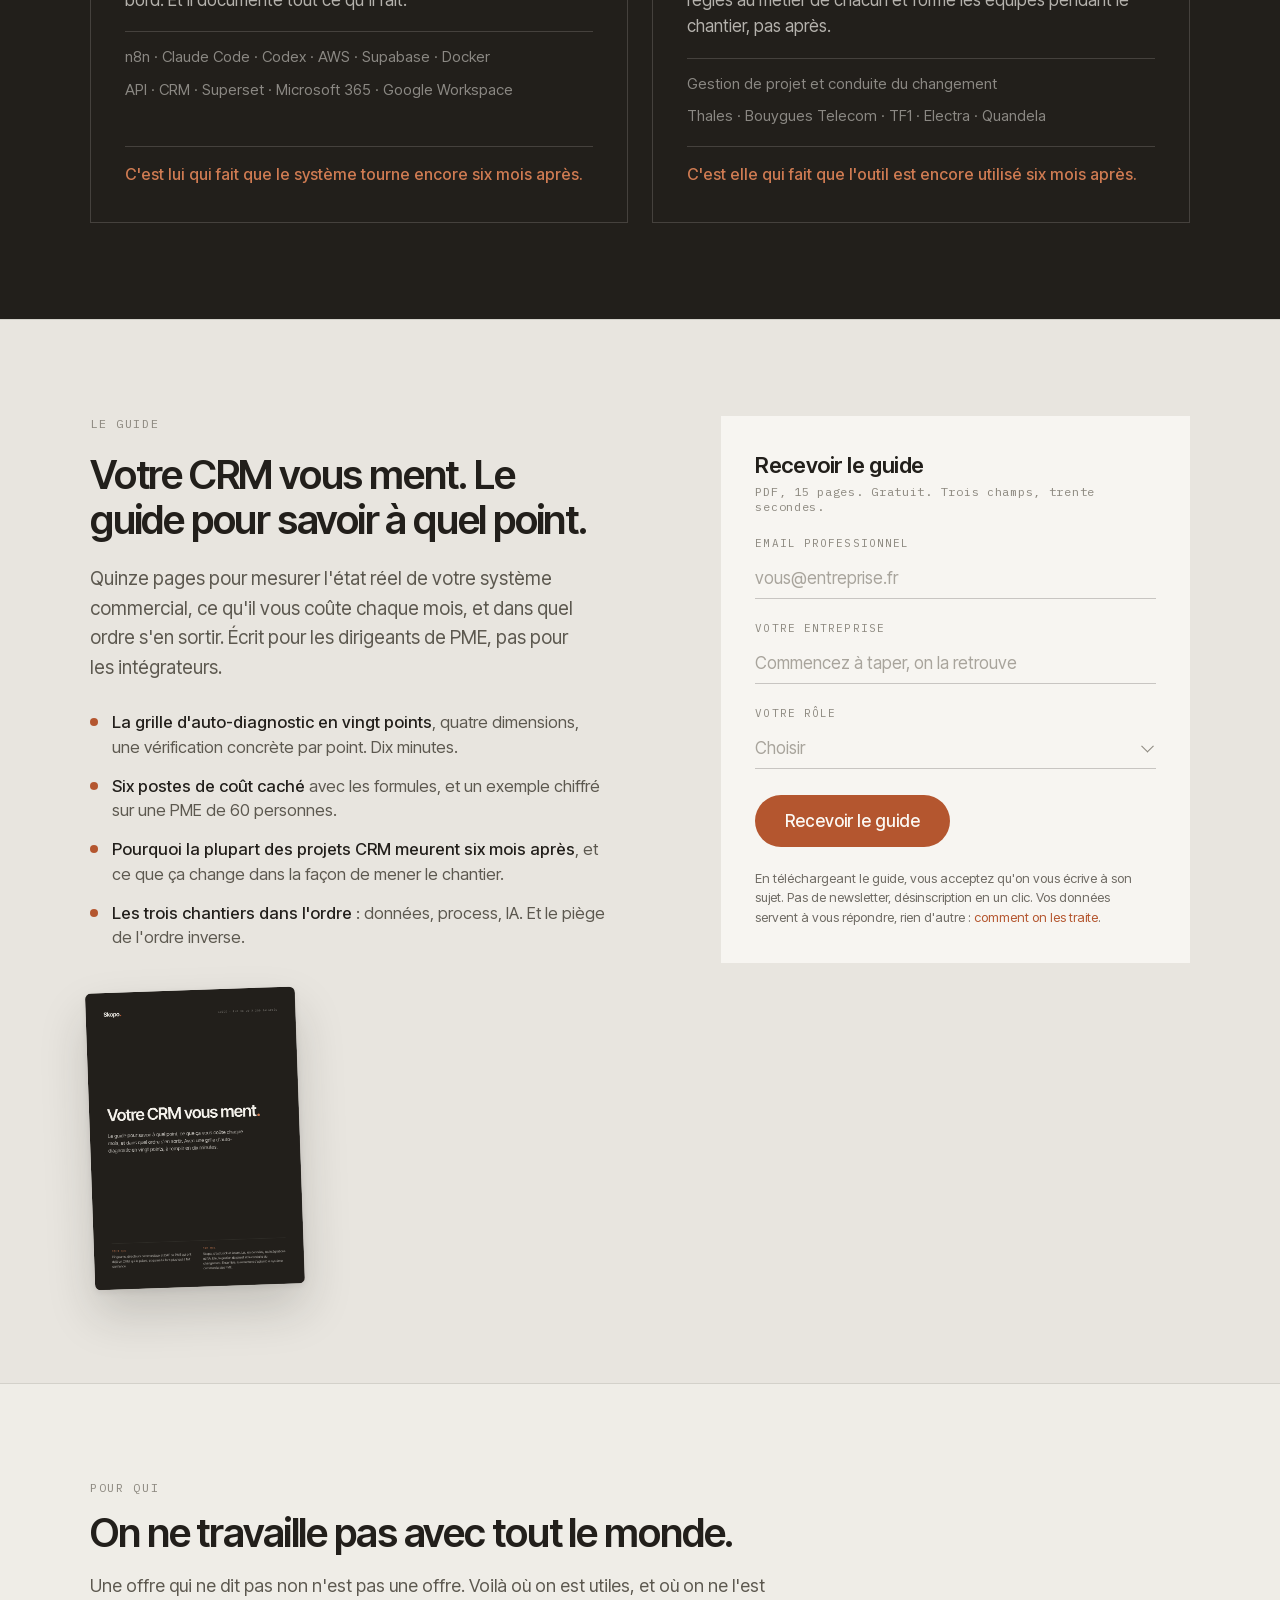
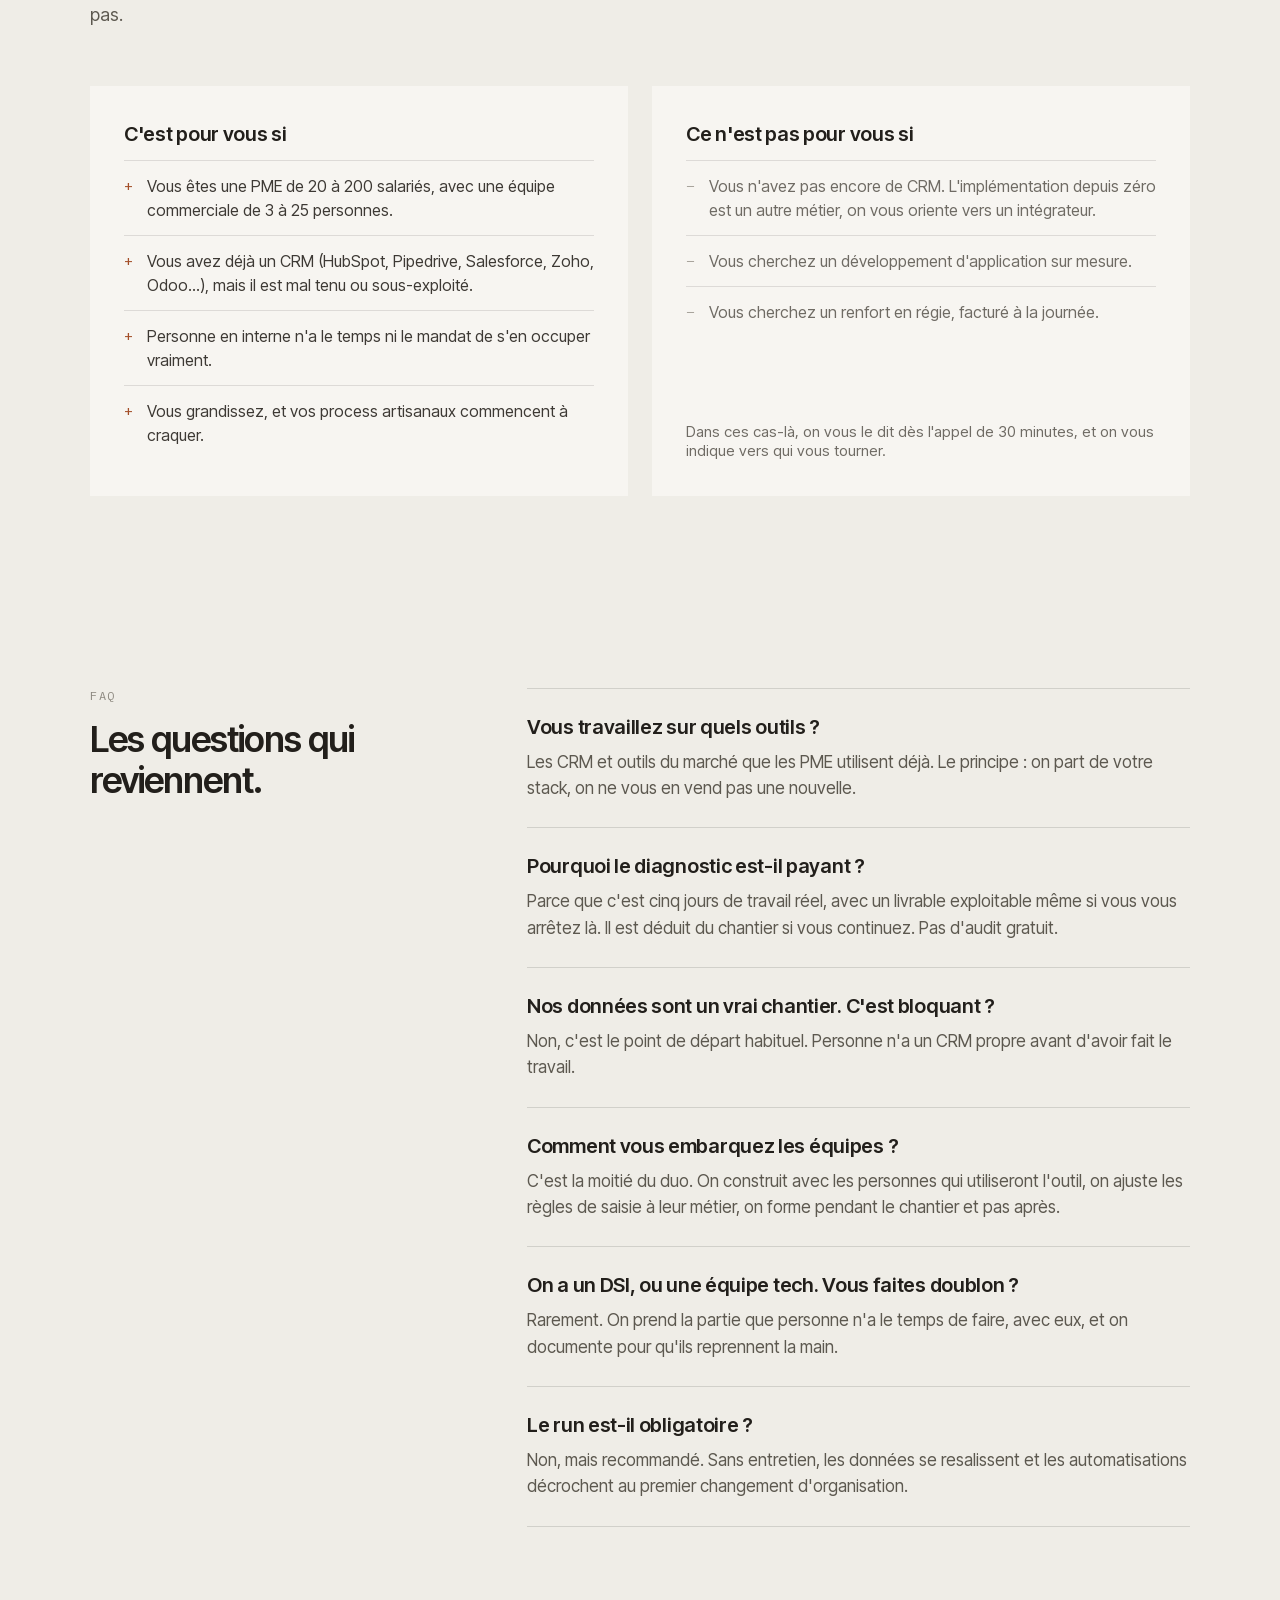
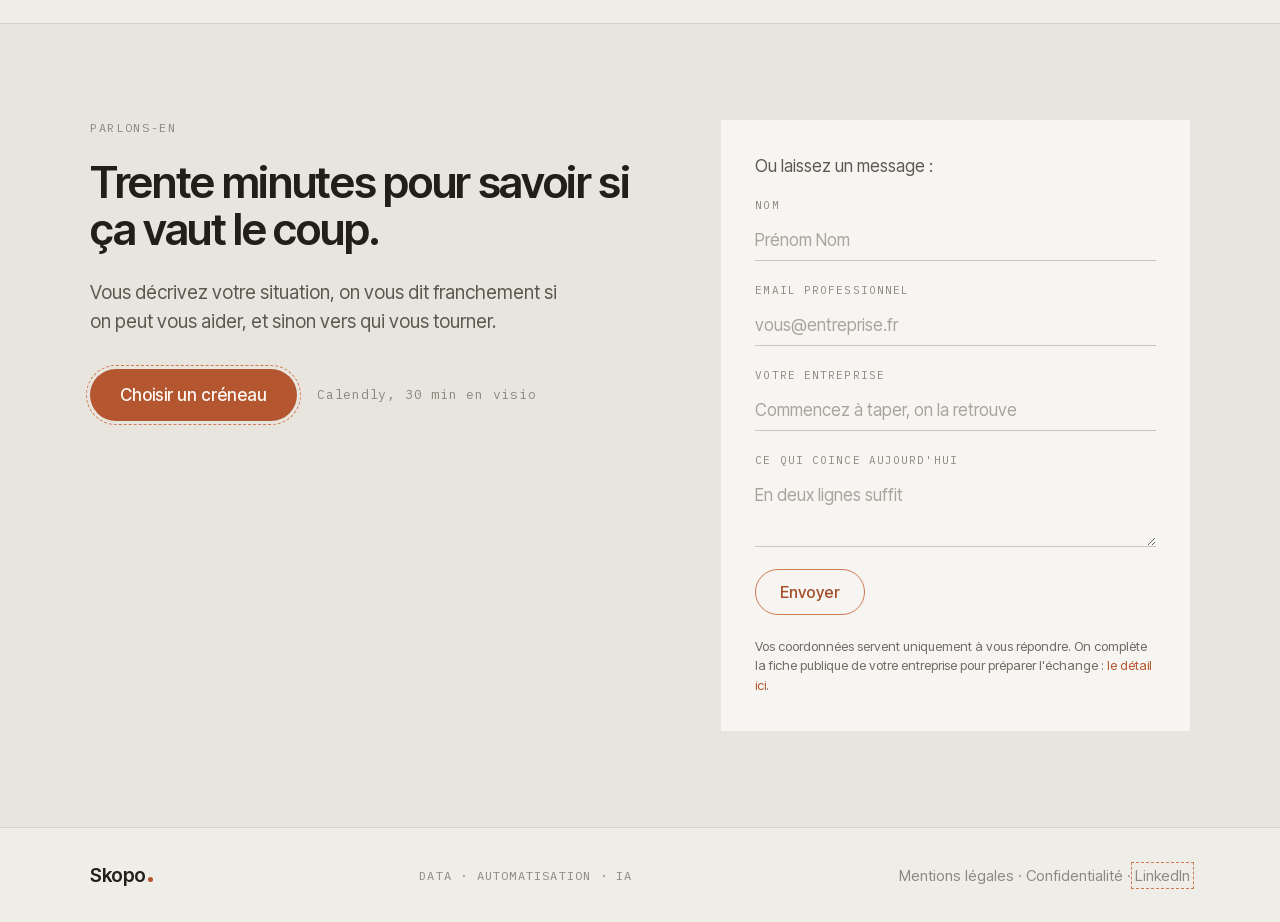
==== commit 9d033230: "Chemins relatifs : le site n'était plus stylé sur GitHub Pages GitHub Pages sert le dépôt sous /skop" ====
--- a/index.html
+++ b/index.html
@@ -25,9 +25,9 @@
 <meta name="twitter:description" content="Données remises d'aplomb, outils connectés, IA utile. Pour les PME de 20 à 200 salariés.">
 <meta name="twitter:image" content="https://skopo.fr/og-skopo.png">
 
-<link rel="icon" href="/favicon.svg" type="image/svg+xml">
-<link rel="icon" href="/favicon-32.png" sizes="32x32">
-<link rel="apple-touch-icon" href="/apple-touch-icon.png">
+<link rel="icon" href="favicon.svg" type="image/svg+xml">
+<link rel="icon" href="favicon-32.png" sizes="32x32">
+<link rel="apple-touch-icon" href="apple-touch-icon.png">
 <meta name="theme-color" content="#efede7">
 
 <script type="application/ld+json">
@@ -109,27 +109,27 @@
   ]
 }
 </script>
-<link rel="preload" as="font" type="font/woff2" href="/assets/fonts/inter-tight-600-latin.woff2" crossorigin>
-<link rel="preload" as="font" type="font/woff2" href="/assets/fonts/inter-tight-400-latin.woff2" crossorigin>
-<link rel="stylesheet" href="/assets/fonts/fonts.css">
-<link rel="stylesheet" href="/assets/skopo.css">
+<link rel="preload" as="font" type="font/woff2" href="assets/fonts/inter-tight-600-latin.woff2" crossorigin>
+<link rel="preload" as="font" type="font/woff2" href="assets/fonts/inter-tight-400-latin.woff2" crossorigin>
+<link rel="stylesheet" href="assets/fonts/fonts.css">
+<link rel="stylesheet" href="assets/skopo.css">
 </head>
 <body>
 
   <header class="nav">
     <div class="container nav-inner">
-      <a href="/" class="brand" aria-label="Skopo, accueil">
+      <a href="./" class="brand" aria-label="Skopo, accueil">
         <span class="brand-name">Skopo</span>
         <span class="brand-dot"></span>
       </a>
       <nav class="nav-links" aria-label="Navigation principale">
-        <a href="/#offre">Offre</a>
-        <a href="/#methode">Méthode</a>
-        <a href="/#duo">Le duo</a>
-        <a href="/#guide">Le guide</a>
-        <a href="/#faq">FAQ</a>
+        <a href="#offre">Offre</a>
+        <a href="#methode">Méthode</a>
+        <a href="#duo">Le duo</a>
+        <a href="#guide">Le guide</a>
+        <a href="#faq">FAQ</a>
       </nav>
-      <a href="/#rdv" class="nav-cta">Réserver un appel</a>
+      <a href="#rdv" class="nav-cta">Réserver un appel</a>
     </div>
   </header>
 
@@ -144,8 +144,8 @@
         <h1 data-reveal style="--d:.08s">Un CRM propre, des process automatisés, et des équipes qui s'en servent vraiment.</h1>
         <p class="hero-sub" data-reveal style="--d:.16s">Skopo remet d'aplomb les données et les outils des PME de 20 à 200 salariés. Un duo&nbsp;: la technique d'un côté, l'accompagnement au changement de l'autre.</p>
         <div class="hero-cta-row" data-reveal style="--d:.24s">
-          <a href="/#guide" class="btn">Recevoir le guide</a>
-          <span class="hero-cta-note">ou <a class="hero-cta-alt" href="/#rdv">réservez un appel de 30 min</a></span>
+          <a href="#guide" class="btn">Recevoir le guide</a>
+          <span class="hero-cta-note">ou <a class="hero-cta-alt" href="#rdv">réservez un appel de 30 min</a></span>
         </div>
         <div class="hero-diag" data-reveal style="--d:.32s">
           <span class="dot"></span>
@@ -289,7 +289,7 @@
             <span>Nettoyage documenté, pas magique</span>
           </div>
           <div class="card-result">Vous pilotez enfin sur des chiffres vrais.</div>
-          <a class="card-lien" href="/nettoyage-crm/">Le nettoyage de CRM, en détail</a>
+          <a class="card-lien" href="nettoyage-crm/">Le nettoyage de CRM, en détail</a>
         </div>
         <div class="card" data-reveal style="--d:.1s">
           <div class="card-tag"><span class="dot"></span><span class="card-num">02</span></div>
@@ -457,7 +457,7 @@
         </div>
 
         <button type="submit" class="btn guide-submit" id="g-submit">Recevoir le guide</button>
-        <p class="guide-consent">En téléchargeant le guide, vous acceptez qu'on vous écrive à son sujet. Pas de newsletter, désinscription en un clic. Vos données servent à vous répondre, rien d'autre&nbsp;: <a href="/confidentialite/">comment on les traite</a>.</p>
+        <p class="guide-consent">En téléchargeant le guide, vous acceptez qu'on vous écrive à son sujet. Pas de newsletter, désinscription en un clic. Vos données servent à vous répondre, rien d'autre&nbsp;: <a href="confidentialite/">comment on les traite</a>.</p>
         <p class="guide-error" id="g-error" hidden role="alert"></p>
       </form>
 
@@ -466,7 +466,7 @@
         <h3>Le guide est à vous.</h3>
         <p>On vous l'envoie aussi par email, pour le retrouver plus tard. Commencez par la grille d'auto-diagnostic, page 6&nbsp;: dix minutes, et faites-la remplir par un commercial sans vous concerter.</p>
         <a class="btn" href="guide-votre-crm-vous-ment.pdf" target="_blank" rel="noopener" id="guide-download">Ouvrir le PDF</a>
-        <p class="guide-done-note">Et si le score vous inquiète, <a href="/#rdv">trente minutes pour en parler</a>.</p>
+        <p class="guide-done-note">Et si le score vous inquiète, <a href="#rdv">trente minutes pour en parler</a>.</p>
       </div>
       </div>
     </div>
@@ -538,8 +538,7 @@
         <h2>Trente minutes pour savoir si ça vaut le coup.</h2>
         <p class="rdv-lead">Vous décrivez votre situation, on vous dit franchement si on peut vous aider, et sinon vers qui vous tourner.</p>
         <div class="rdv-cta-row">
-          <!-- TODO: remplacer par le lien Calendly réel -->
-          <a href="#" class="btn">Choisir un créneau</a>
+          <a href="#" class="btn a-remplir" data-todo="Lien Calendly">Choisir un créneau</a>
           <span class="rdv-cta-note">Calendly, 30 min en visio</span>
         </div>
       </div>
@@ -564,14 +563,14 @@
           <textarea id="c-message" name="message" placeholder="En deux lignes suffit"></textarea>
         </div>
         <button type="submit" class="btn-outline" id="c-submit">Envoyer</button>
-        <p class="guide-consent">Vos coordonnées servent uniquement à vous répondre. On complète la fiche publique de votre entreprise pour préparer l'échange&nbsp;: <a href="/confidentialite/">le détail ici</a>.</p>
+        <p class="guide-consent">Vos coordonnées servent uniquement à vous répondre. On complète la fiche publique de votre entreprise pour préparer l'échange&nbsp;: <a href="confidentialite/">le détail ici</a>.</p>
         <p class="guide-error" id="c-error" hidden role="alert"></p>
       </form>
       <div class="guide-done" id="contact-done" hidden>
         <div class="kicker">Bien reçu</div>
         <h3>On vous répond sous 48 h.</h3>
         <p>Avec une réponse franche&nbsp;: si c'est un sujet pour nous, on vous propose un créneau&nbsp;; sinon on vous dit vers qui vous tourner.</p>
-        <p class="guide-done-note">En attendant, <a href="/#guide">le guide</a> et sa grille d'auto-diagnostic vous donneront déjà un ordre de grandeur.</p>
+        <p class="guide-done-note">En attendant, <a href="#guide">le guide</a> et sa grille d'auto-diagnostic vous donneront déjà un ordre de grandeur.</p>
       </div>
       </div>
     </div>
@@ -584,10 +583,10 @@
         <span class="brand-dot"></span>
       </div>
       <span class="footer-tag">Data · Automatisation · IA</span>
-      <span class="footer-links"><a href="/mentions-legales/">Mentions légales</a> · <a href="/confidentialite/">Confidentialité</a> · <a href="#">LinkedIn</a></span>
+      <span class="footer-links"><a href="mentions-legales/">Mentions légales</a> · <a href="confidentialite/">Confidentialité</a> · <a class="a-remplir" href="#" data-todo="URL de la page LinkedIn Skopo">LinkedIn</a></span>
     </div>
   </footer>
 
-<script src="/assets/skopo.js" defer></script>
+<script src="assets/skopo.js" defer></script>
 </body>
 </html>
--- a/assets/skopo.css
+++ b/assets/skopo.css
@@ -972,3 +972,16 @@
   }
   .card-lien:hover { color: var(--accent-hover); border-bottom-color: var(--accent-hover); }
   .card-lien::after { content: ' →'; }
+
+  /* Lien dont l'URL reste à fournir. Le pointillé et l'infobulle rendent
+     l'oubli impossible en relecture ; à supprimer une fois les URL en place. */
+  .a-remplir { outline: 1px dashed var(--accent-light); outline-offset: 3px; position: relative; cursor: help; }
+  .a-remplir::after {
+    content: 'à remplir : ' attr(data-todo);
+    position: absolute; left: 0; top: calc(100% + 6px);
+    font-family: var(--mono); font-size: 11px; white-space: nowrap;
+    color: var(--accent-deep); background: var(--cream);
+    border: 1px solid var(--accent-light); border-radius: 3px;
+    padding: 3px 7px; opacity: 0; pointer-events: none; transition: opacity .2s ease; z-index: 5;
+  }
+  .a-remplir:hover::after { opacity: 1; }
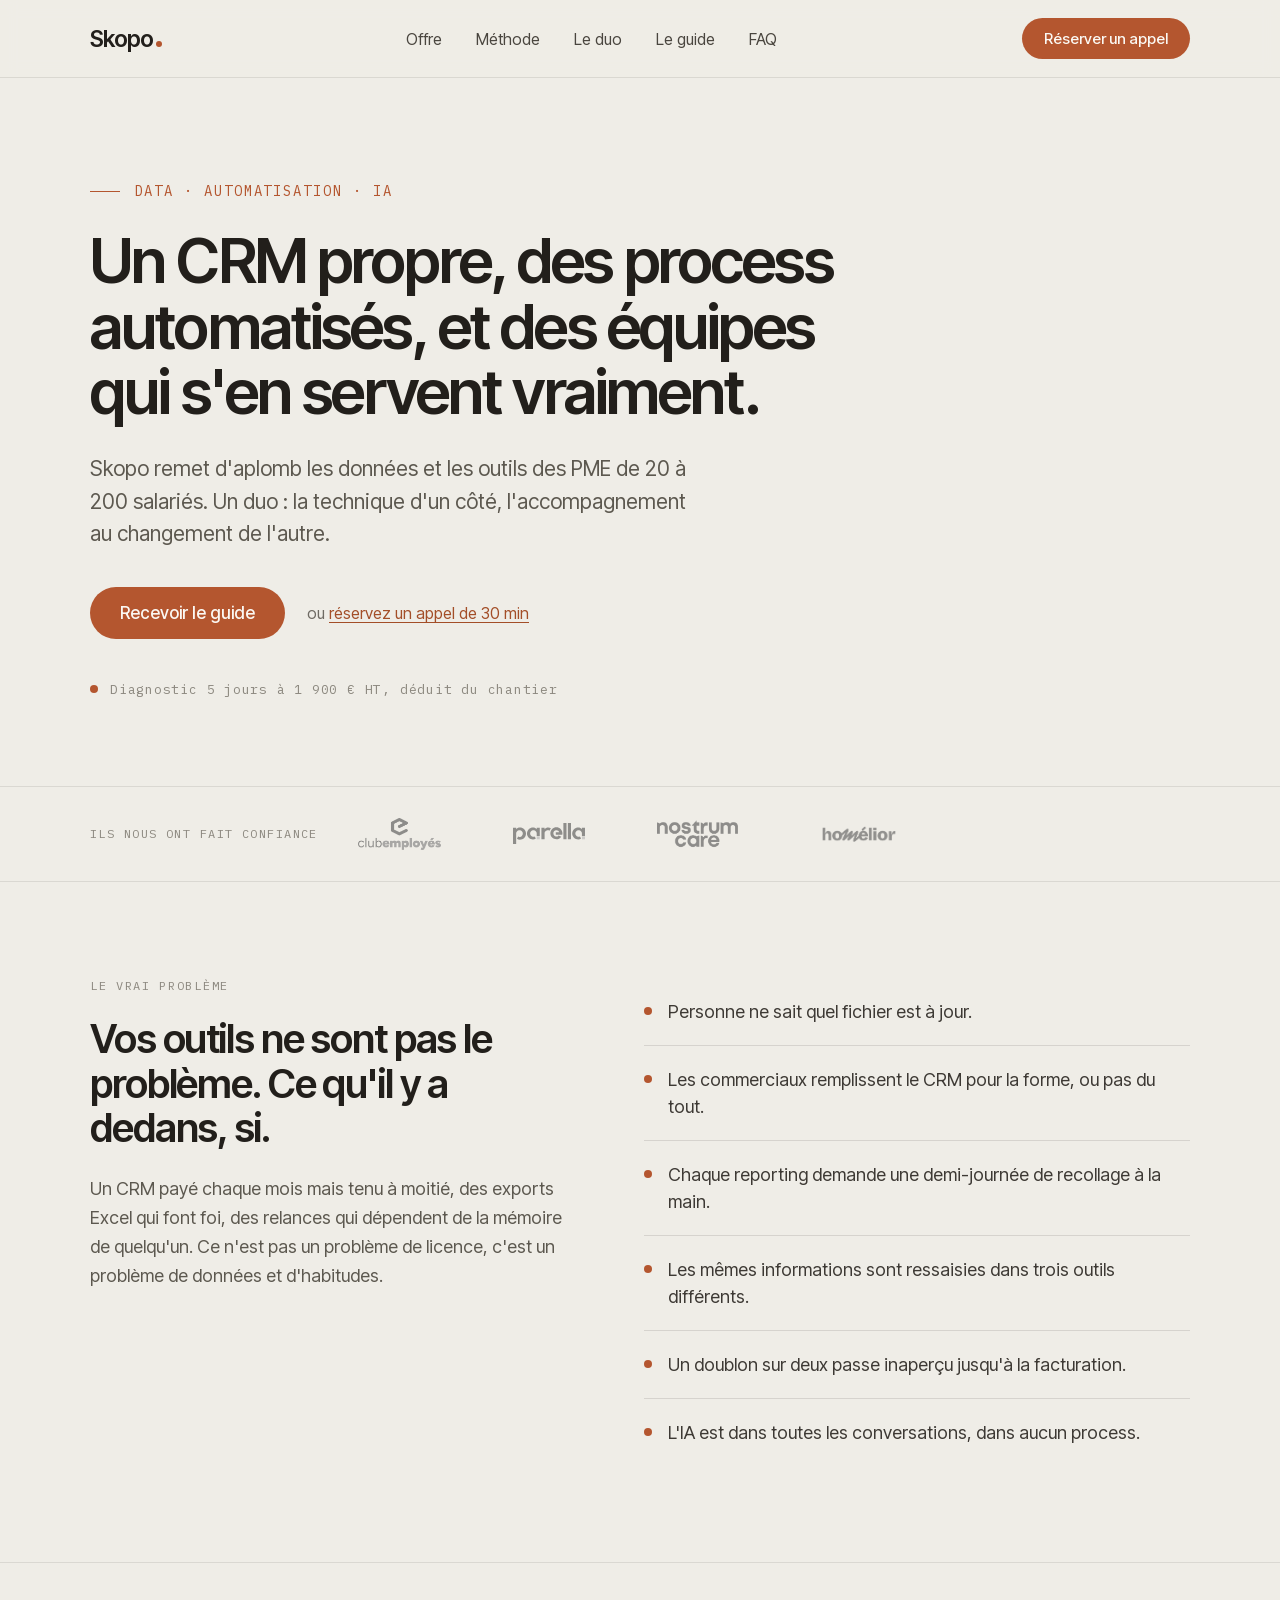
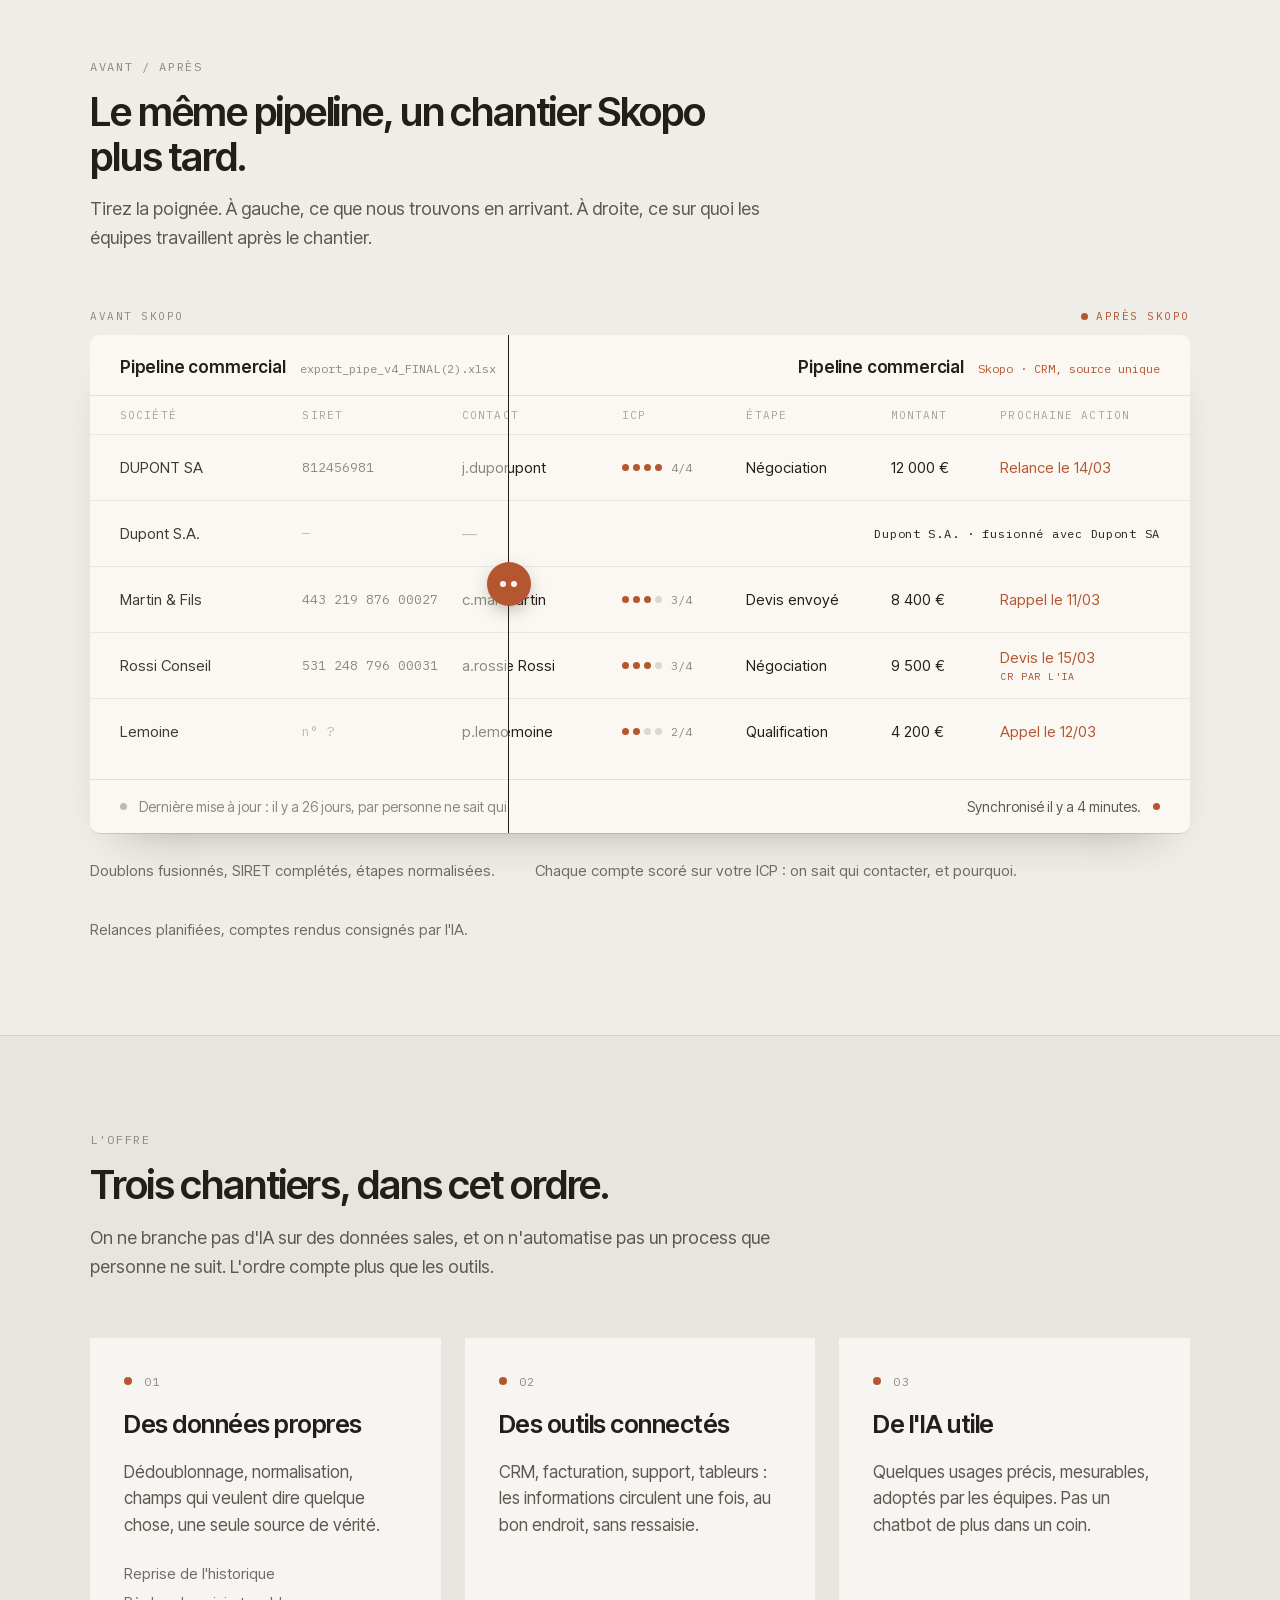
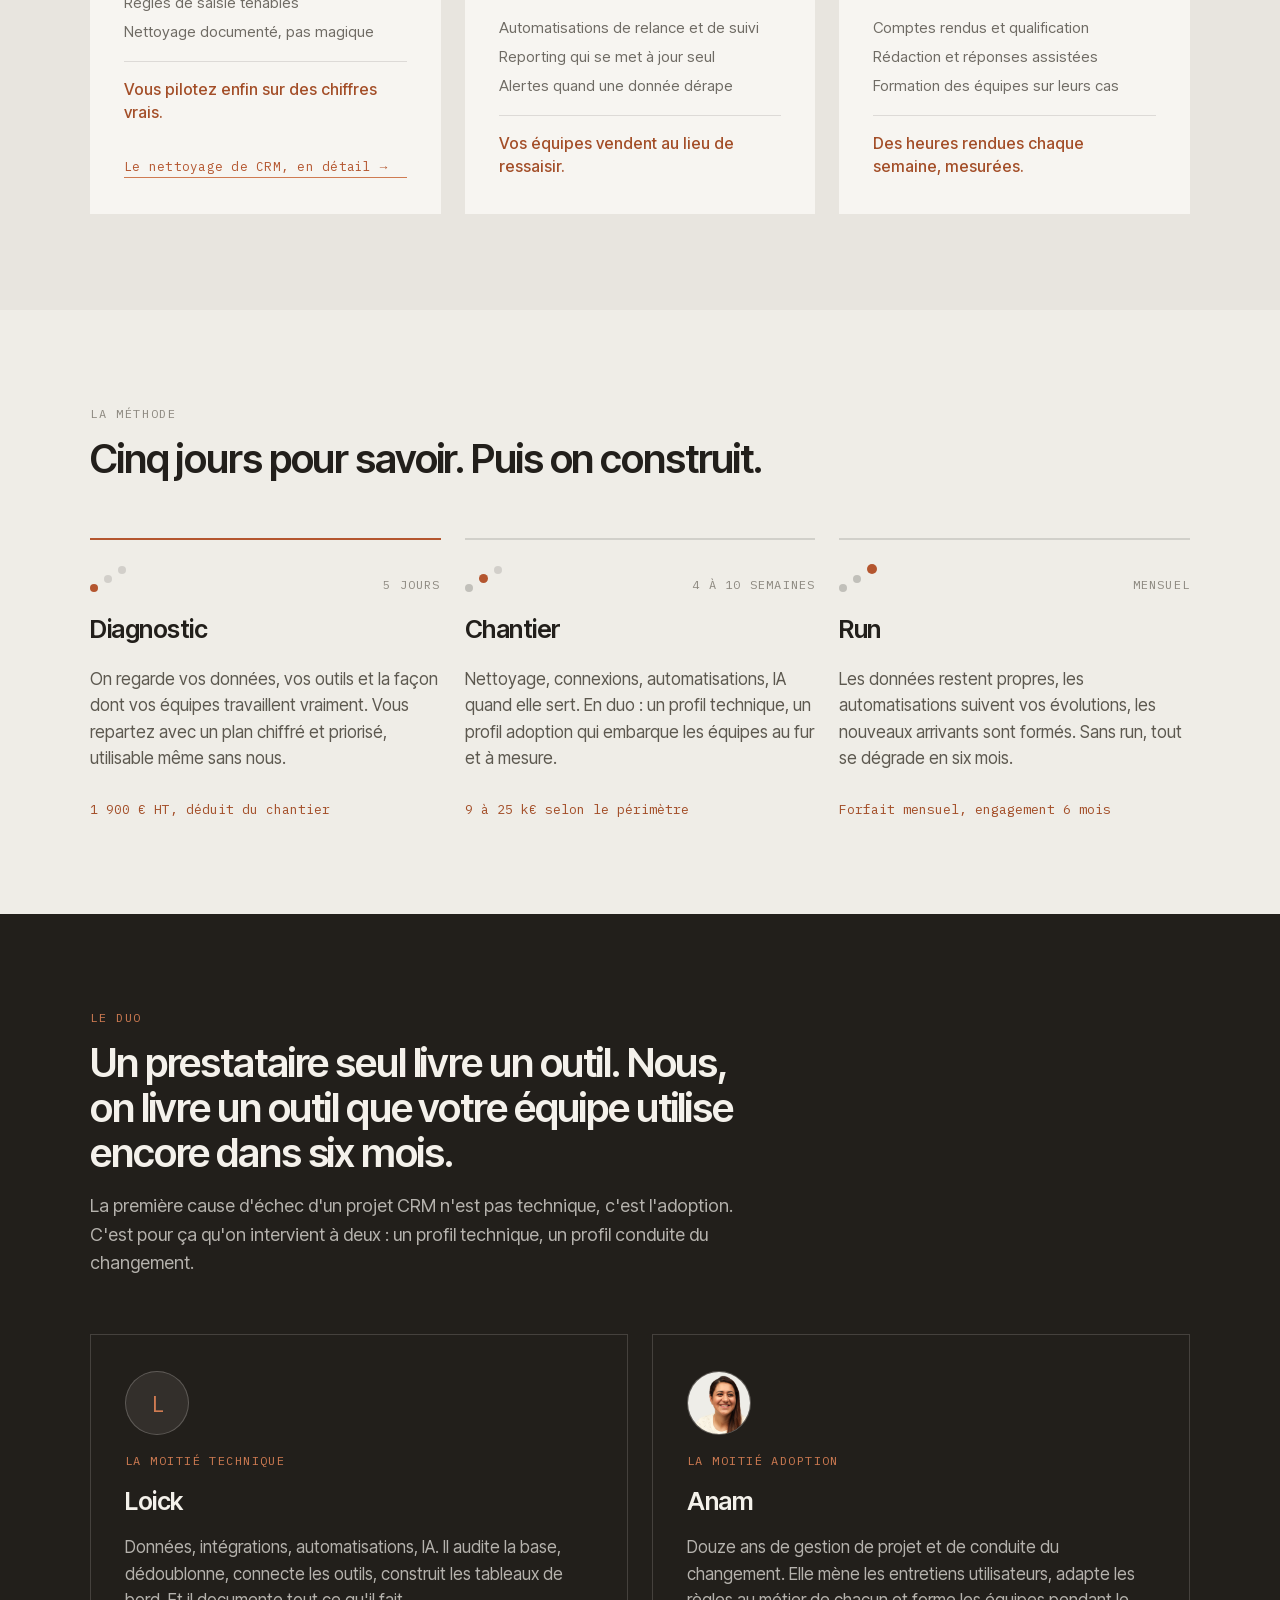
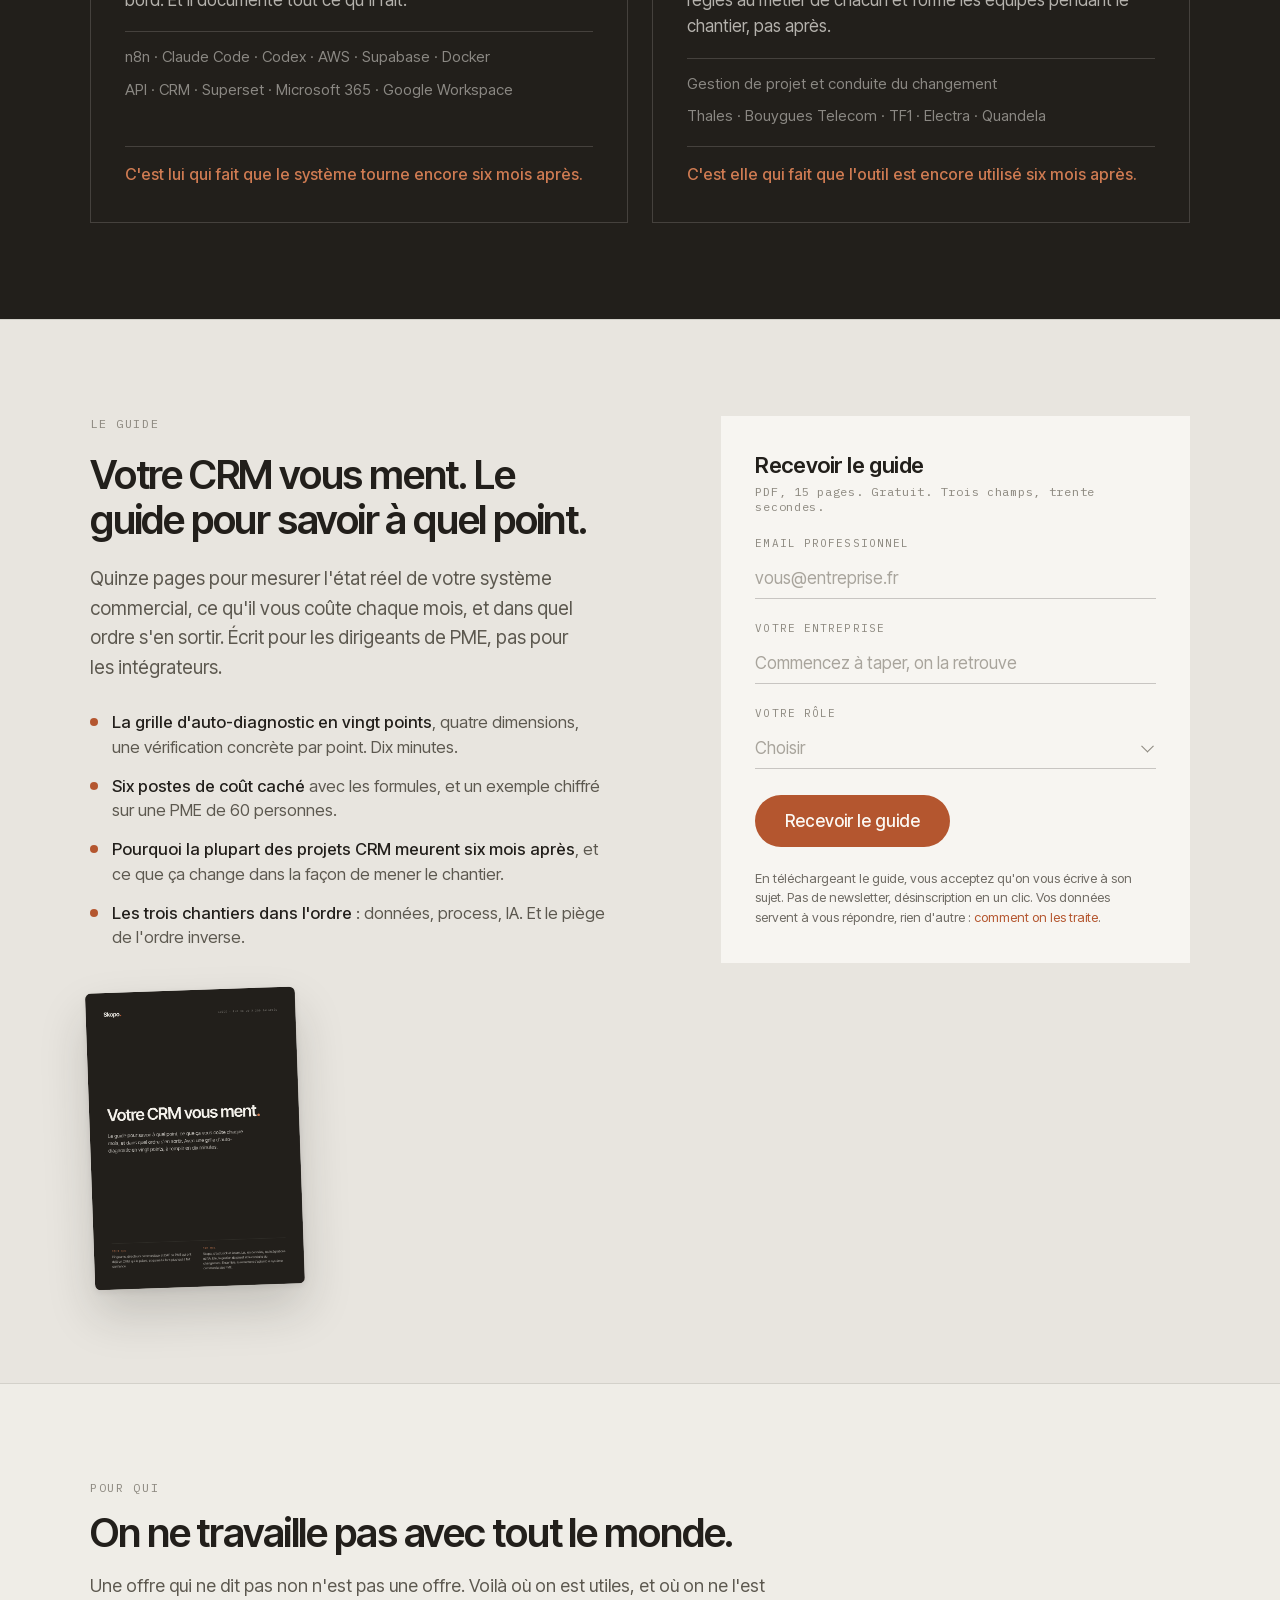
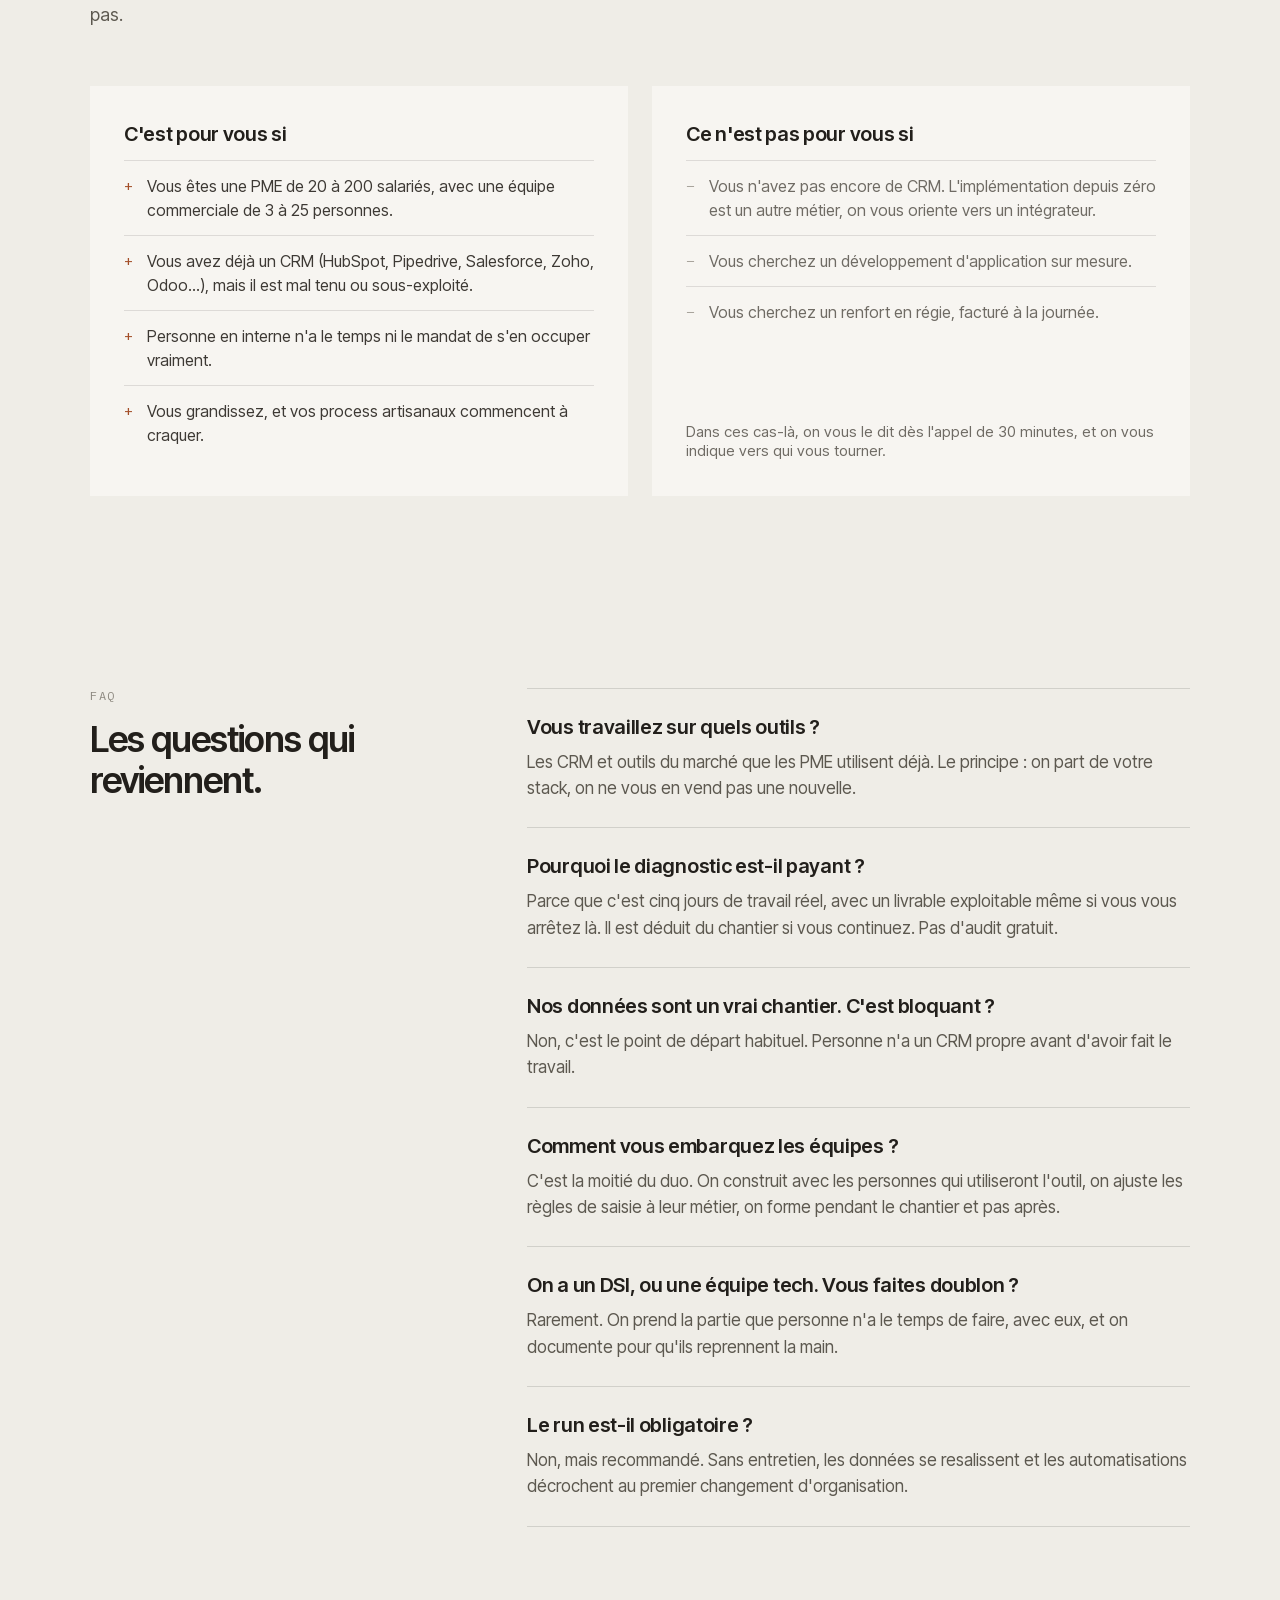
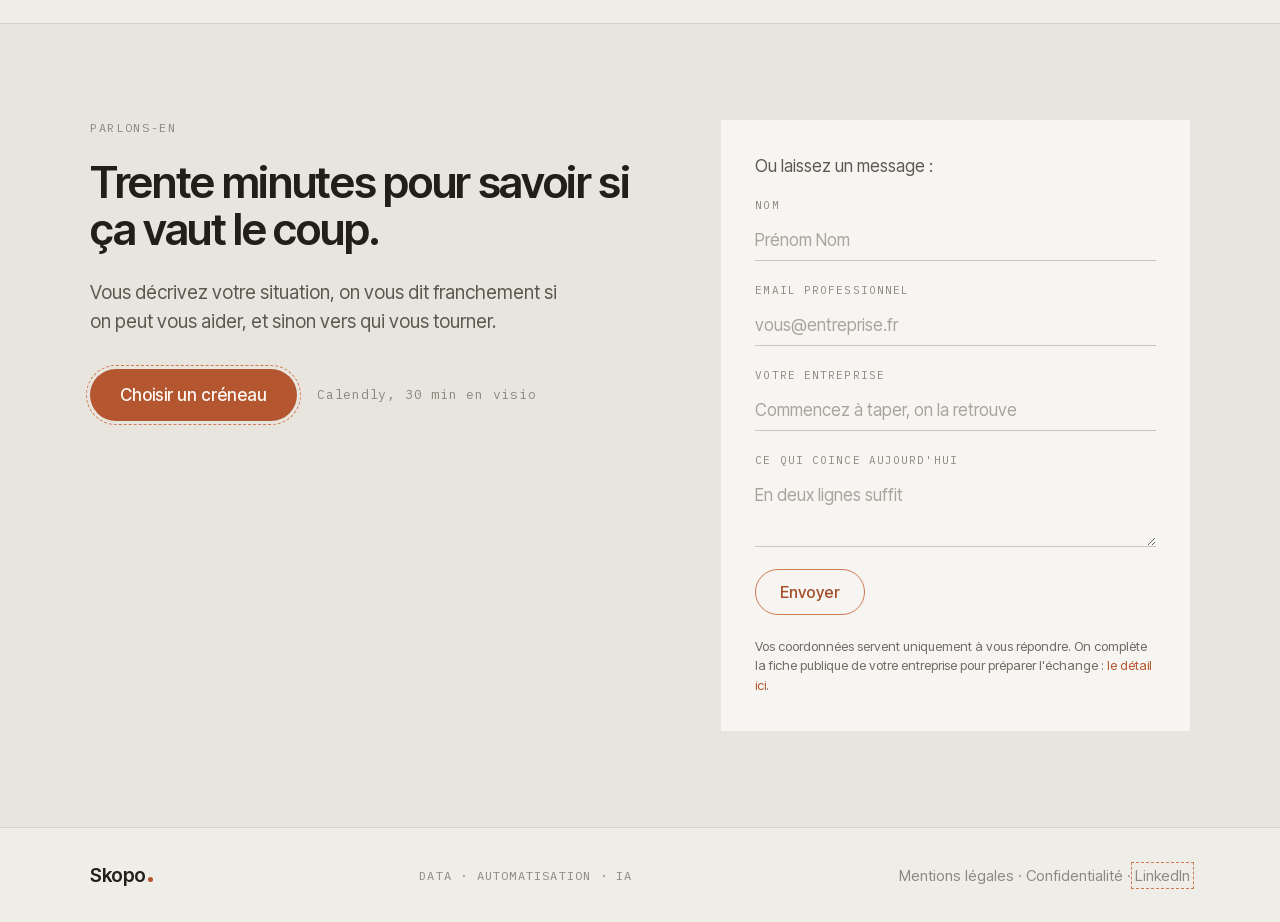
==== commit c87a0e4d: "Reformule le titre Avant/Après : un chantier Skopo plus tard Co-Authored-By: Claude Fable 5 <noreply" ====
--- a/index.html
+++ b/index.html
@@ -189,7 +189,7 @@
     <div class="container ba-inner">
       <div class="section-head" data-reveal>
         <div class="kicker">Avant / Après</div>
-        <h2>Le même pipeline, deux semaines plus tard.</h2>
+        <h2>Le même pipeline, un chantier Skopo plus tard.</h2>
         <p>Tirez la poignée. À gauche, ce que nous trouvons en arrivant. À droite, ce sur quoi les équipes travaillent après le chantier.</p>
       </div>
 
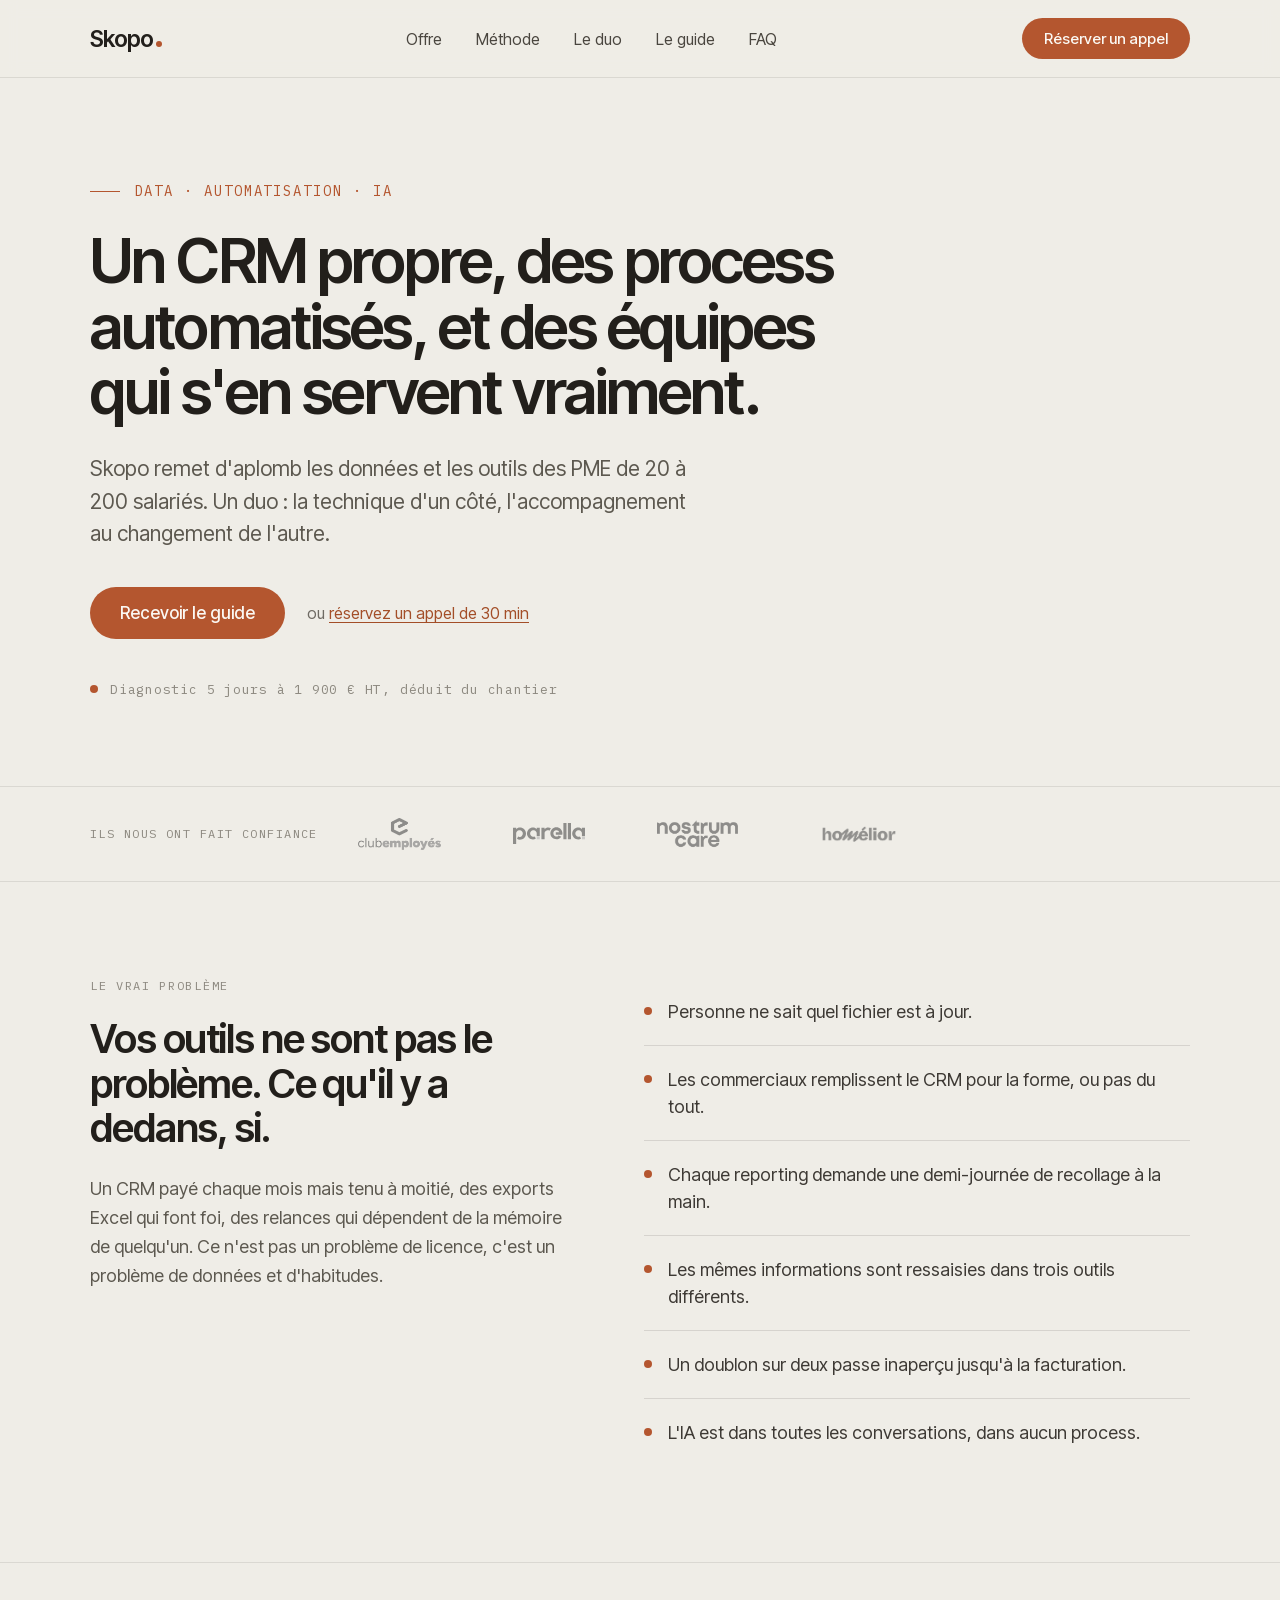
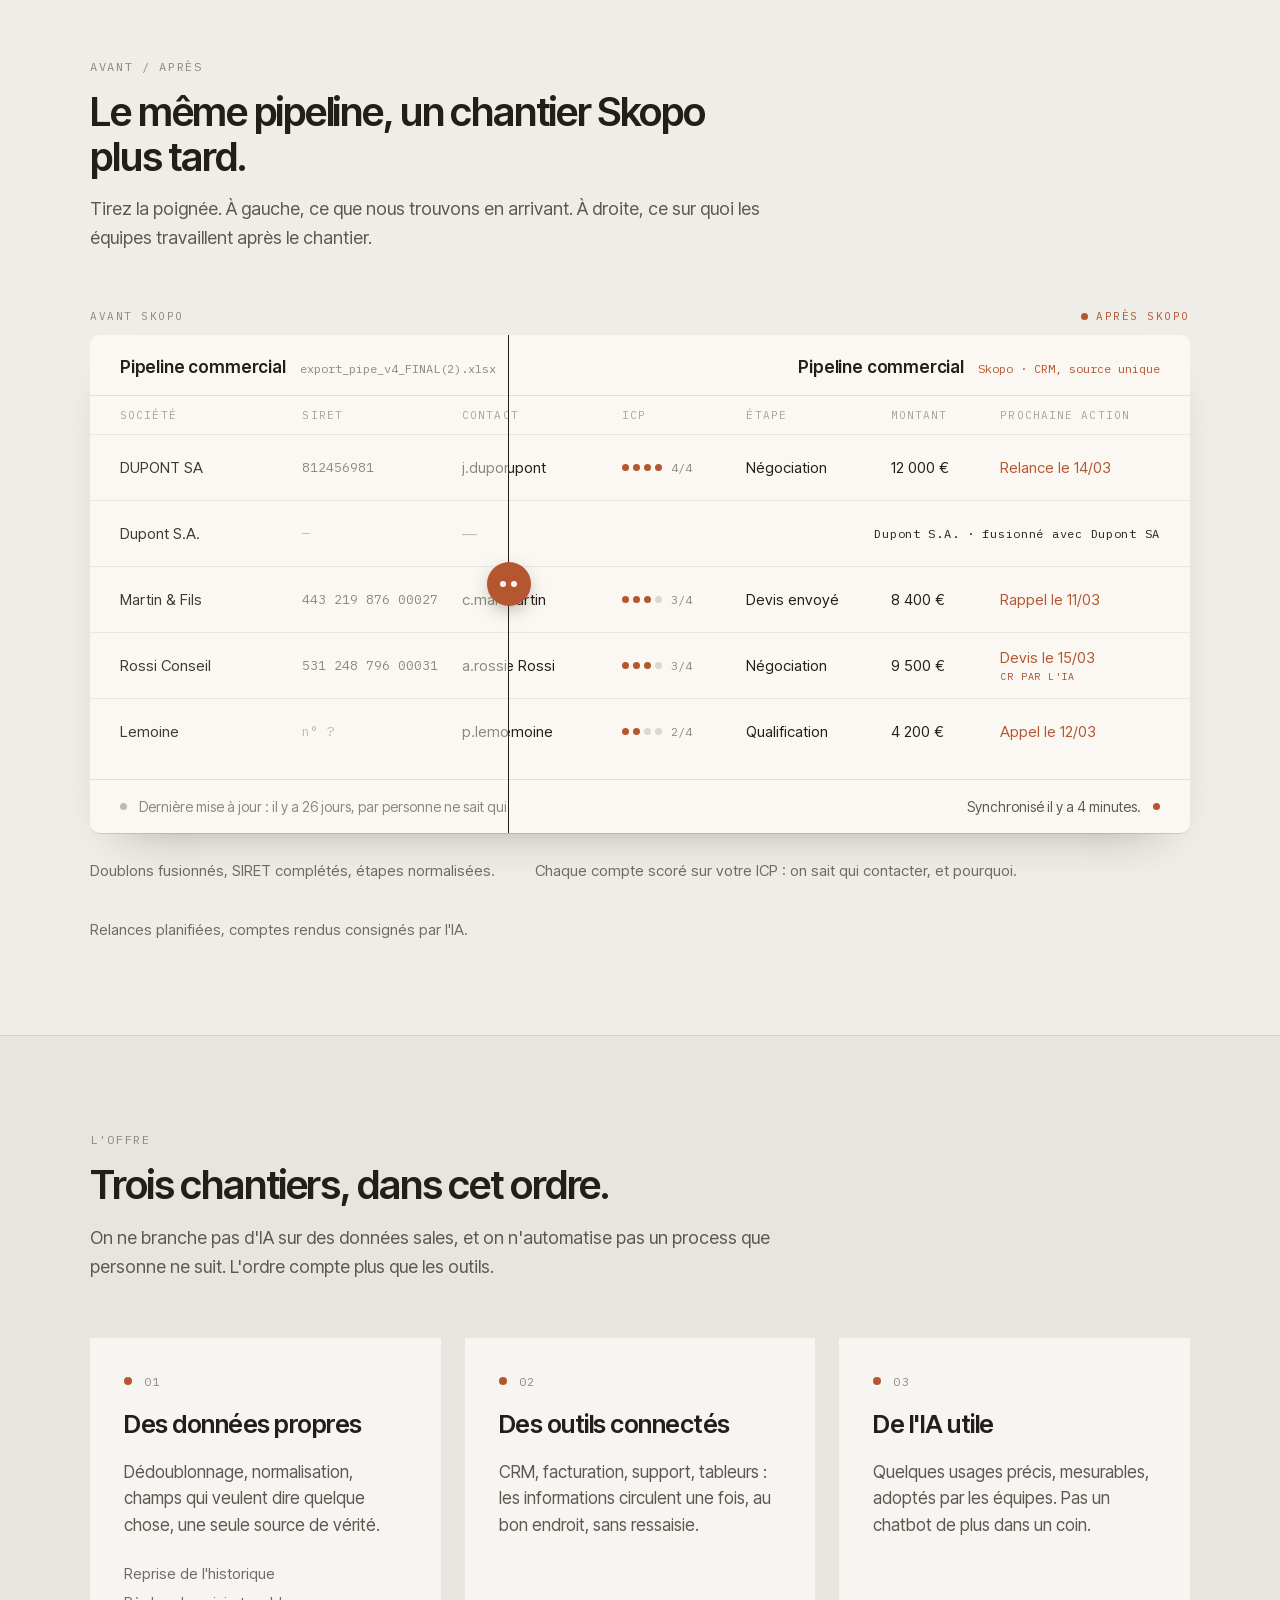
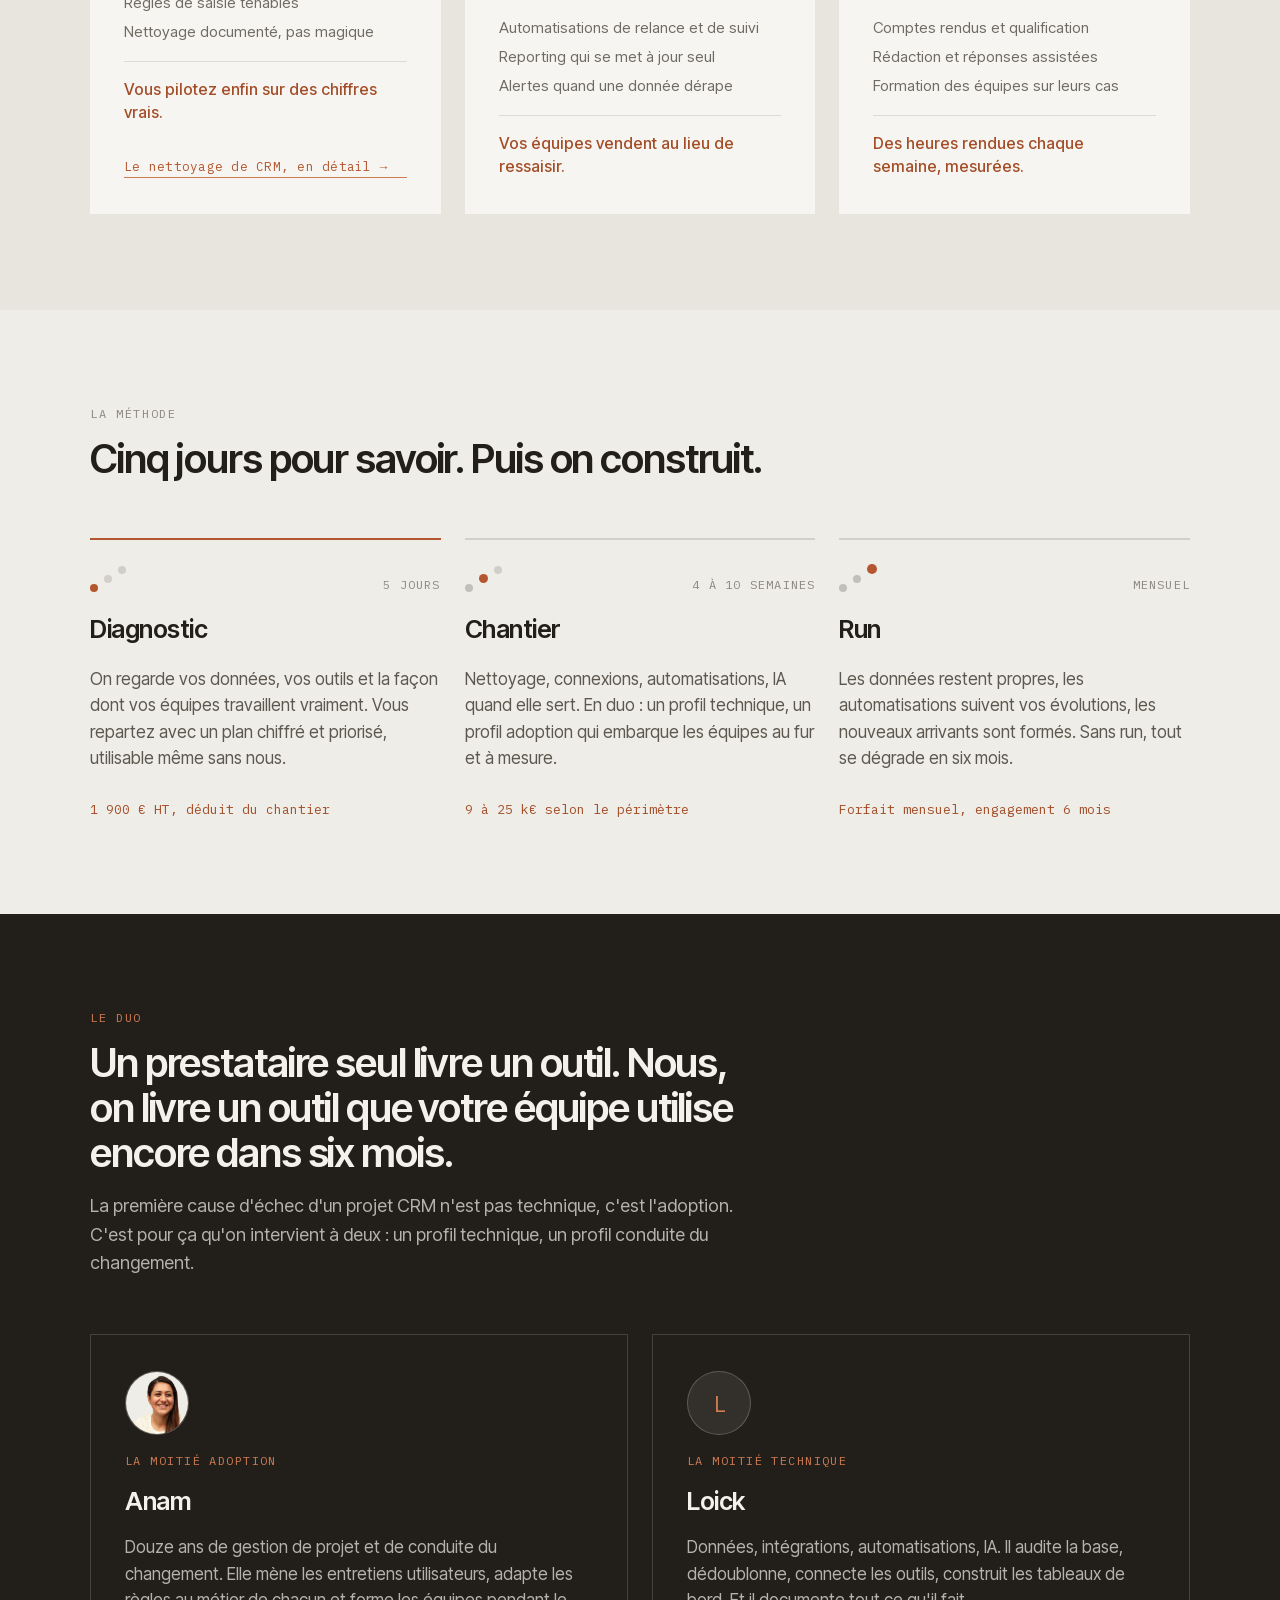
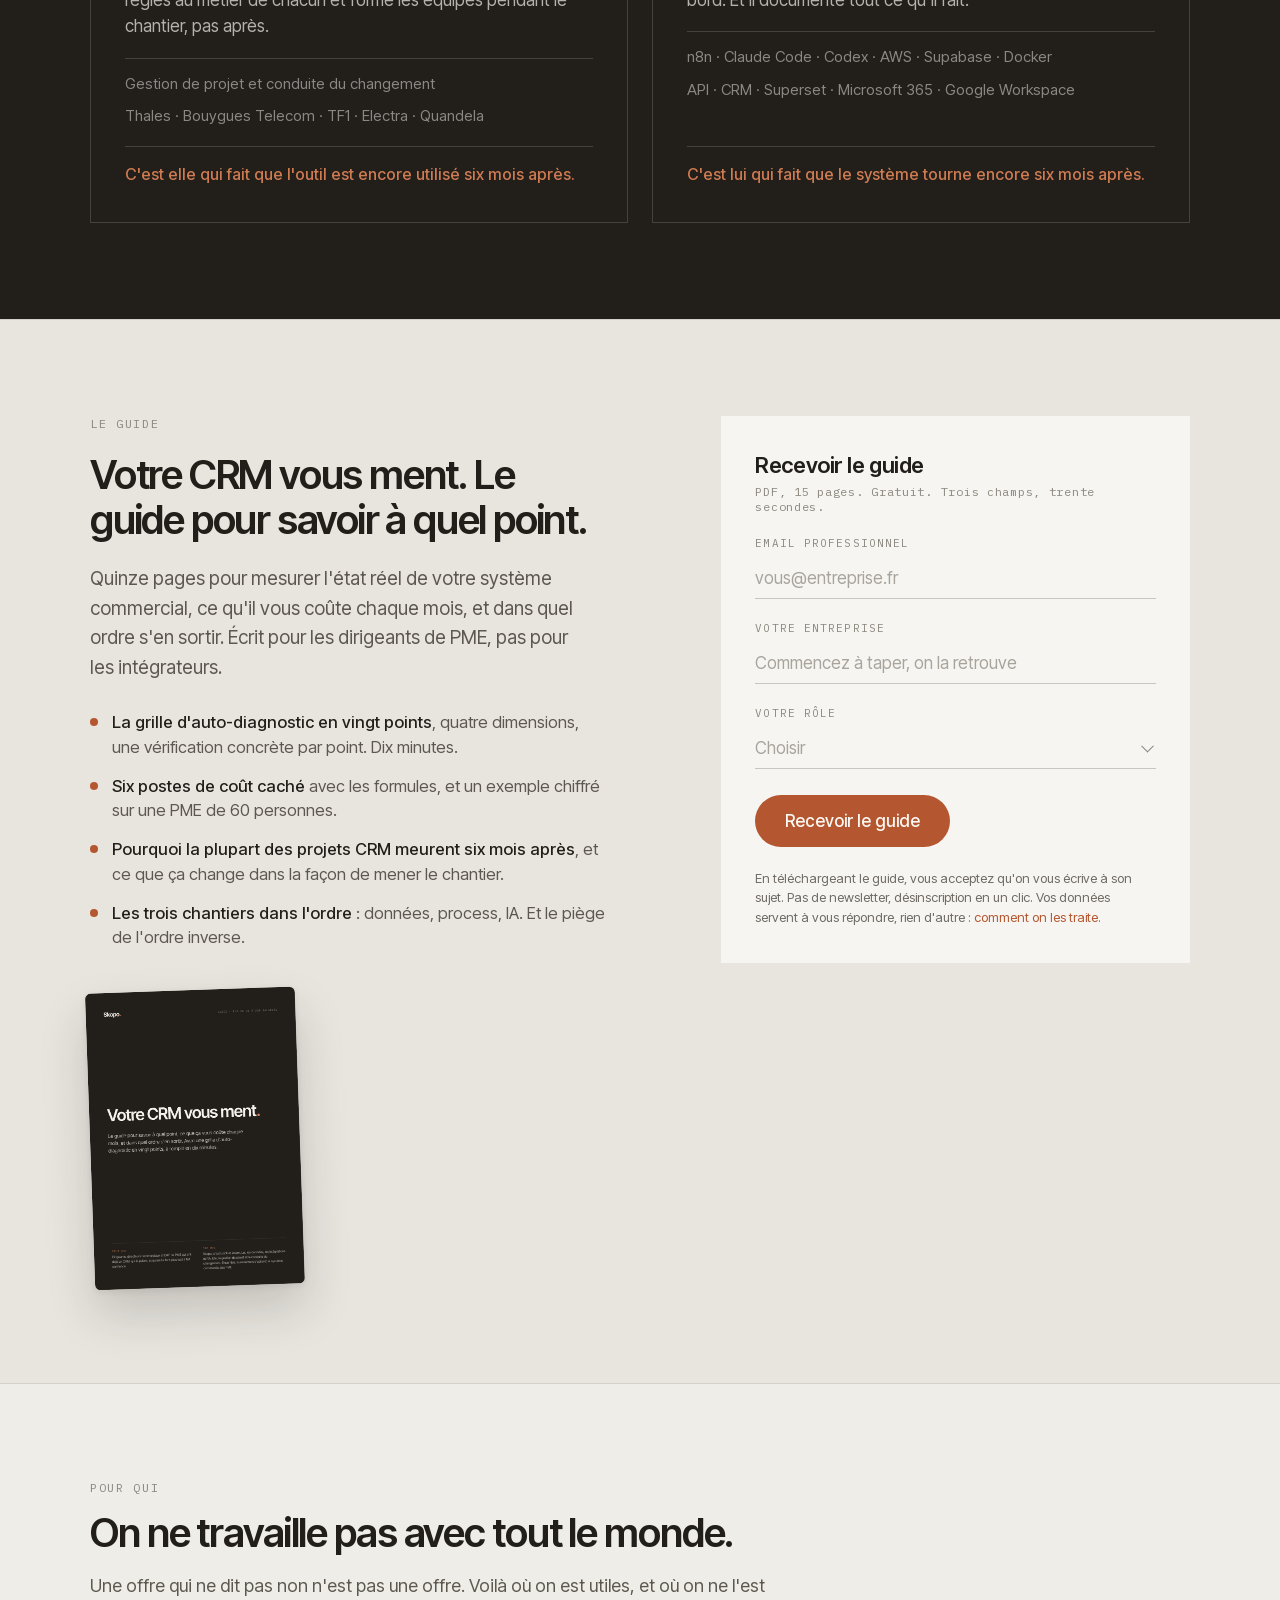
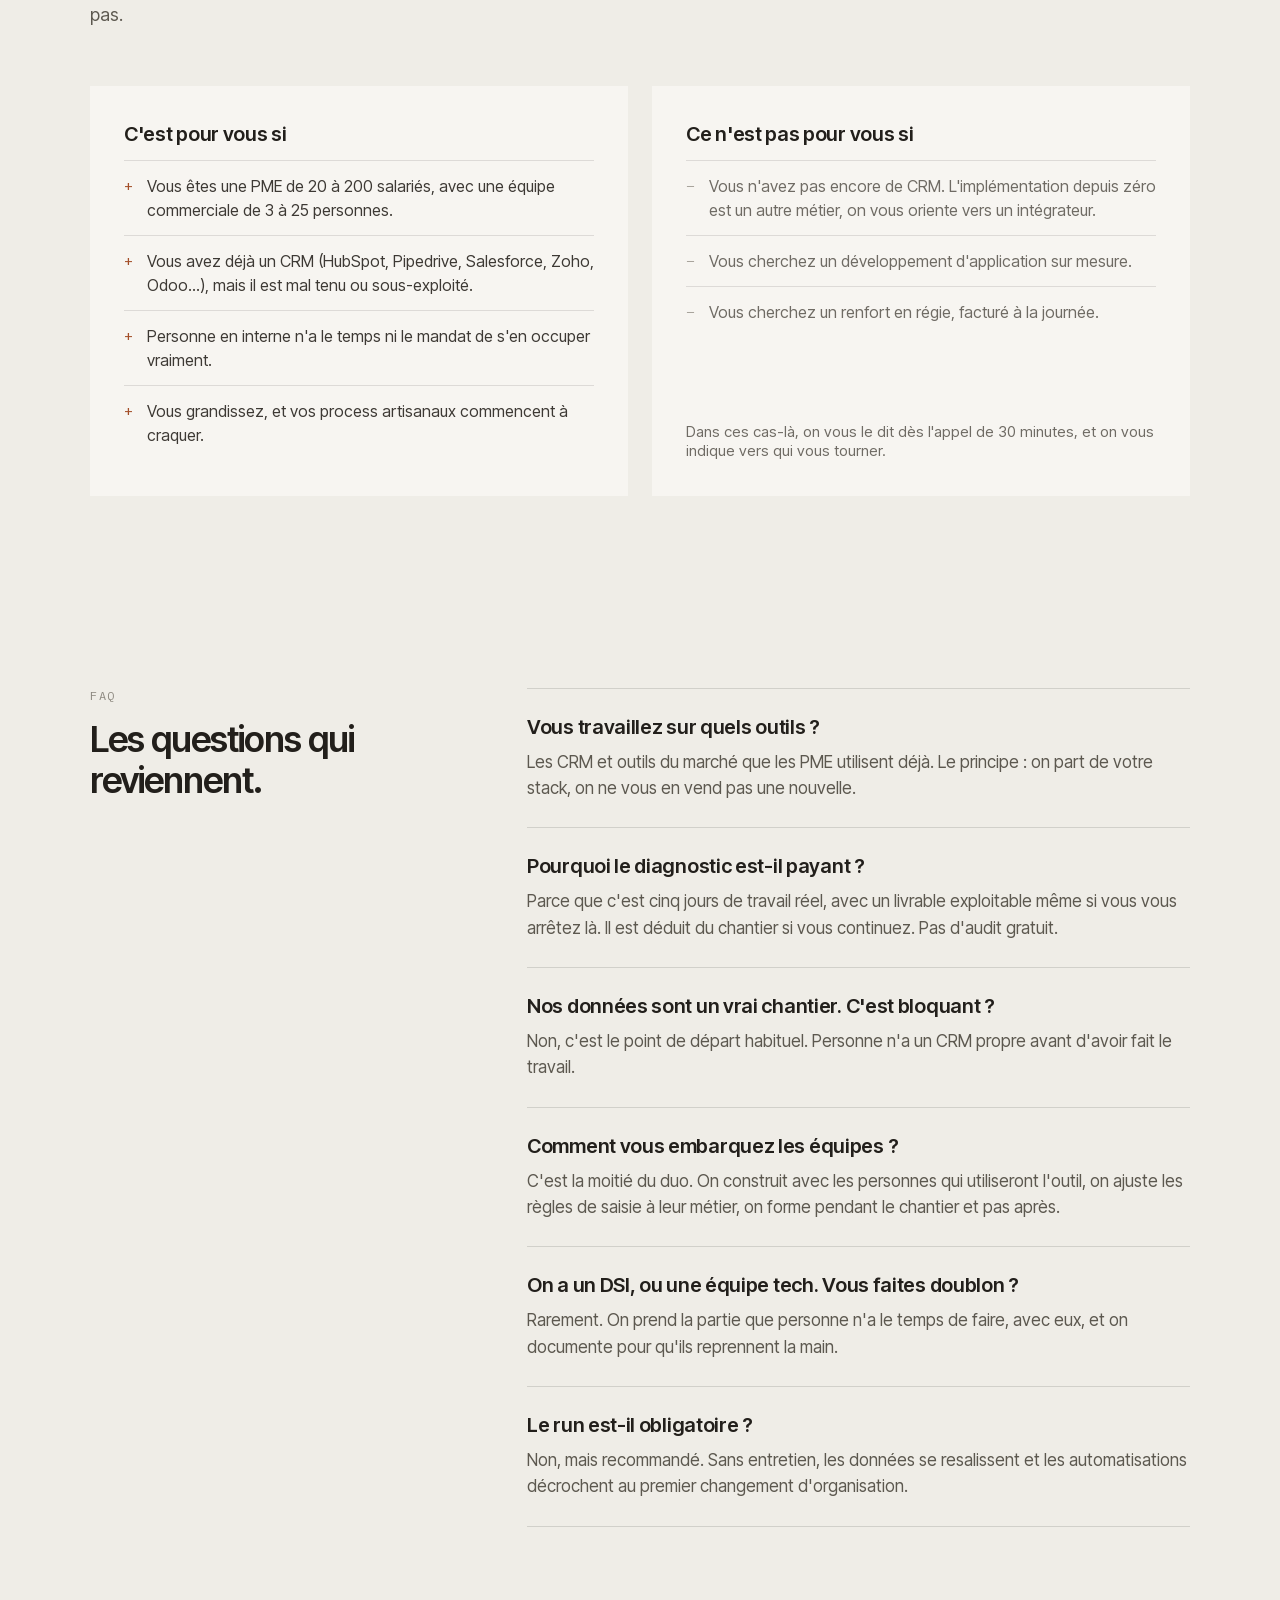
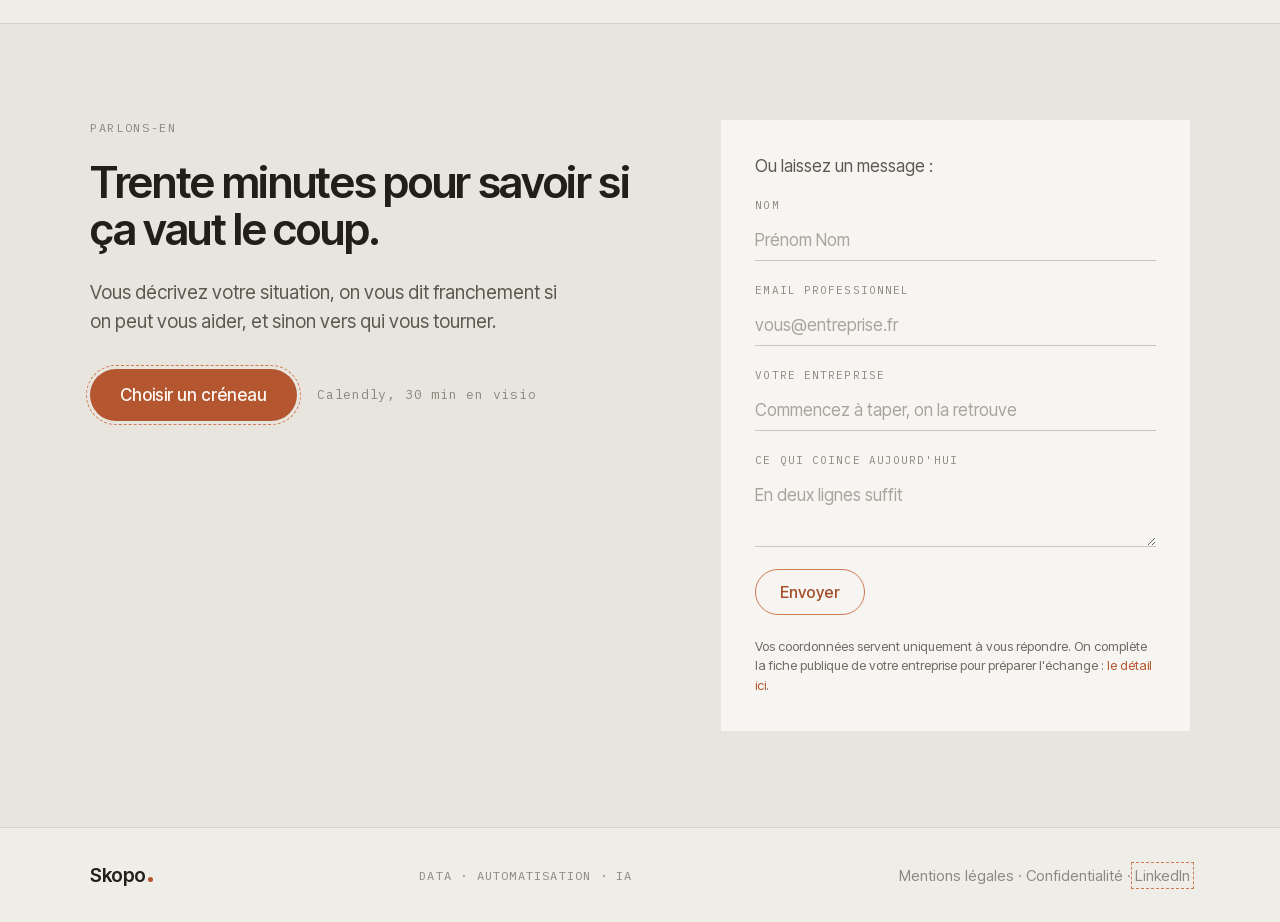
==== commit 4ca60cd5: "Inverse l'ordre du duo : Anam à gauche, Loick à droite Co-Authored-By: Claude Fable 5 <noreply@anthr" ====
--- a/index.html
+++ b/index.html
@@ -374,6 +374,17 @@
       </div>
       <div class="duo-cards">
         <div class="duo-card" data-reveal>
+          <div class="duo-avatar"><img src="photo-anam.jpg" alt="Anam" width="64" height="64" loading="lazy"></div>
+          <div class="duo-role">La moitié adoption</div>
+          <h3>Anam</h3>
+          <p>Douze ans de gestion de projet et de conduite du changement. Elle mène les entretiens utilisateurs, adapte les règles au métier de chacun et forme les équipes pendant le chantier, pas après.</p>
+          <div class="duo-points">
+            <span>Gestion de projet et conduite du changement</span>
+            <span>Thales · Bouygues Telecom · TF1 · Electra · Quandela</span>
+          </div>
+          <div class="duo-punch">C'est elle qui fait que l'outil est encore utilisé six mois après.</div>
+        </div>
+        <div class="duo-card" data-reveal style="--d:.1s">
           <!-- TODO: remplacer l'initiale par une vraie photo : <img src="photo-loick.jpg" alt="Loick"> -->
           <div class="duo-avatar">L</div>
           <div class="duo-role">La moitié technique</div>
@@ -384,17 +395,6 @@
             <span>API · CRM · Superset · Microsoft 365 · Google Workspace</span>
           </div>
           <div class="duo-punch">C'est lui qui fait que le système tourne encore six mois après.</div>
-        </div>
-        <div class="duo-card" data-reveal style="--d:.1s">
-          <div class="duo-avatar"><img src="photo-anam.jpg" alt="Anam" width="64" height="64" loading="lazy"></div>
-          <div class="duo-role">La moitié adoption</div>
-          <h3>Anam</h3>
-          <p>Douze ans de gestion de projet et de conduite du changement. Elle mène les entretiens utilisateurs, adapte les règles au métier de chacun et forme les équipes pendant le chantier, pas après.</p>
-          <div class="duo-points">
-            <span>Gestion de projet et conduite du changement</span>
-            <span>Thales · Bouygues Telecom · TF1 · Electra · Quandela</span>
-          </div>
-          <div class="duo-punch">C'est elle qui fait que l'outil est encore utilisé six mois après.</div>
         </div>
       </div>
     </div>
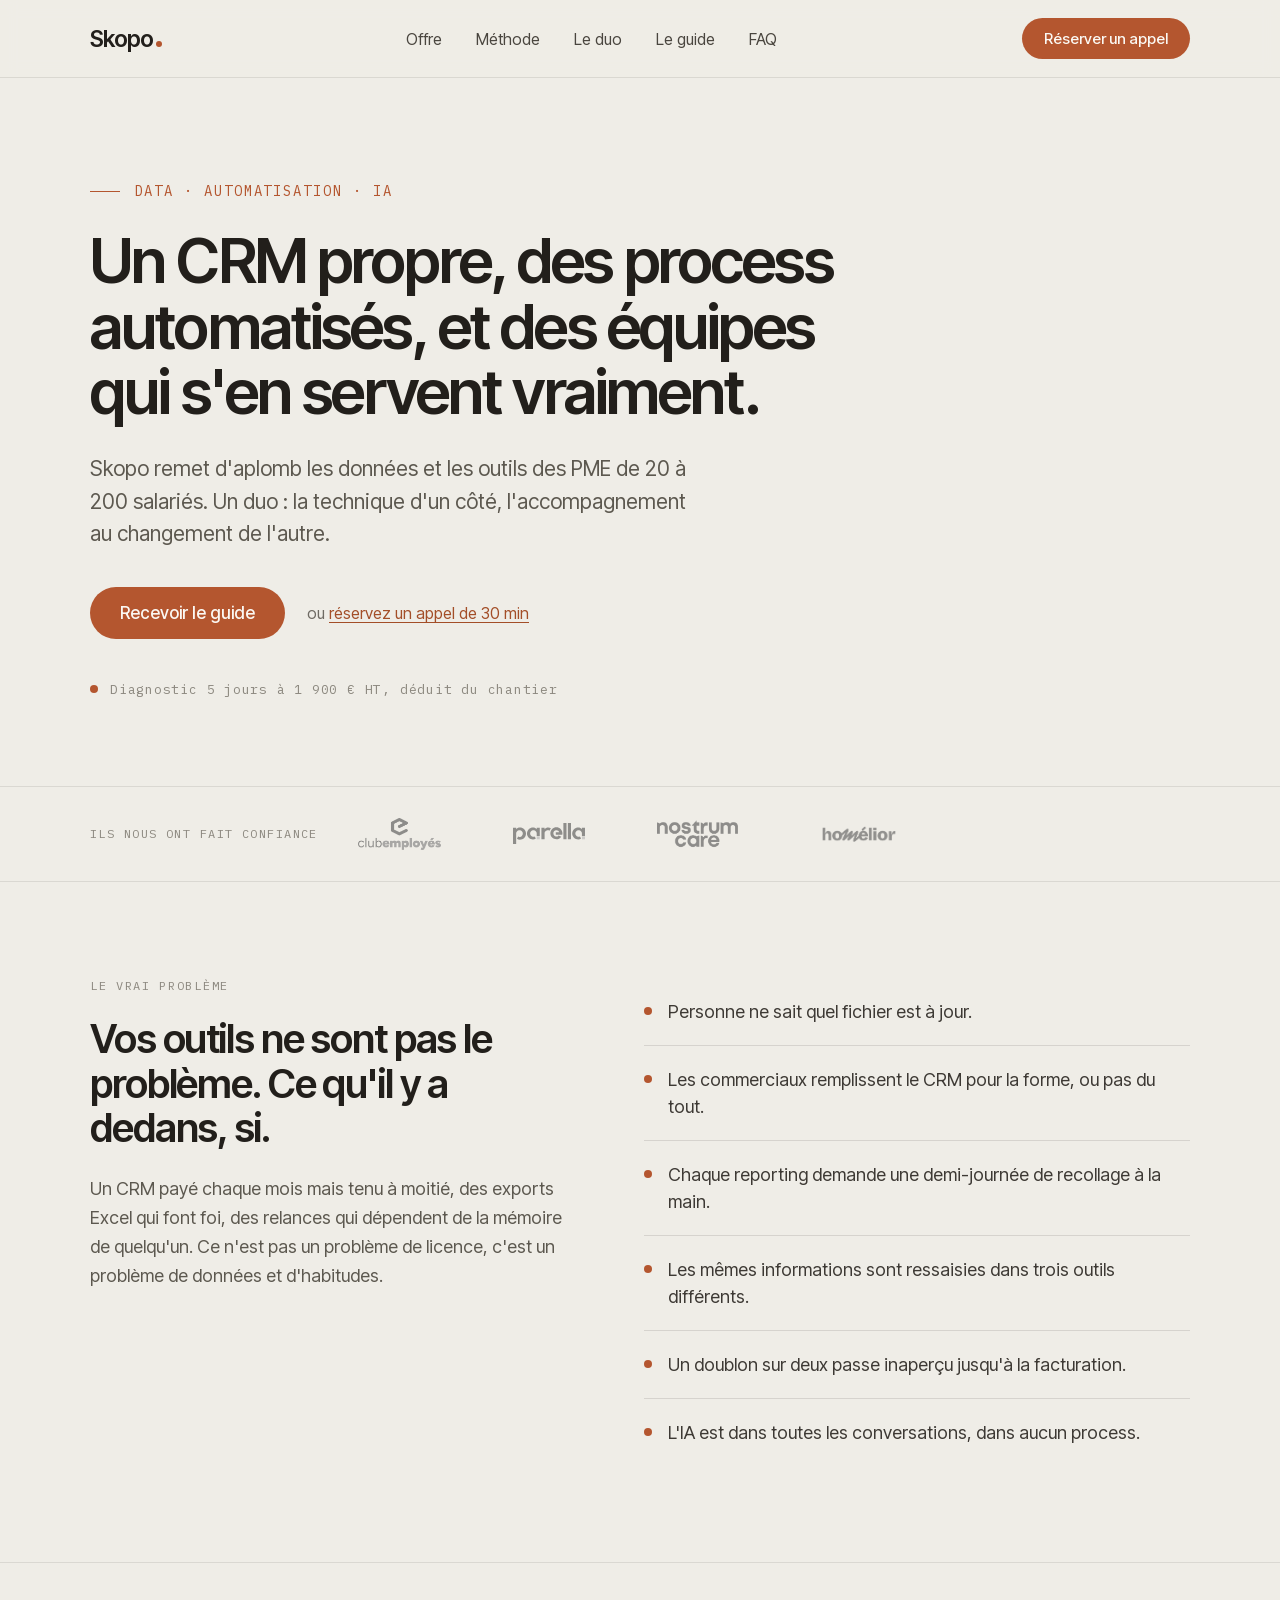
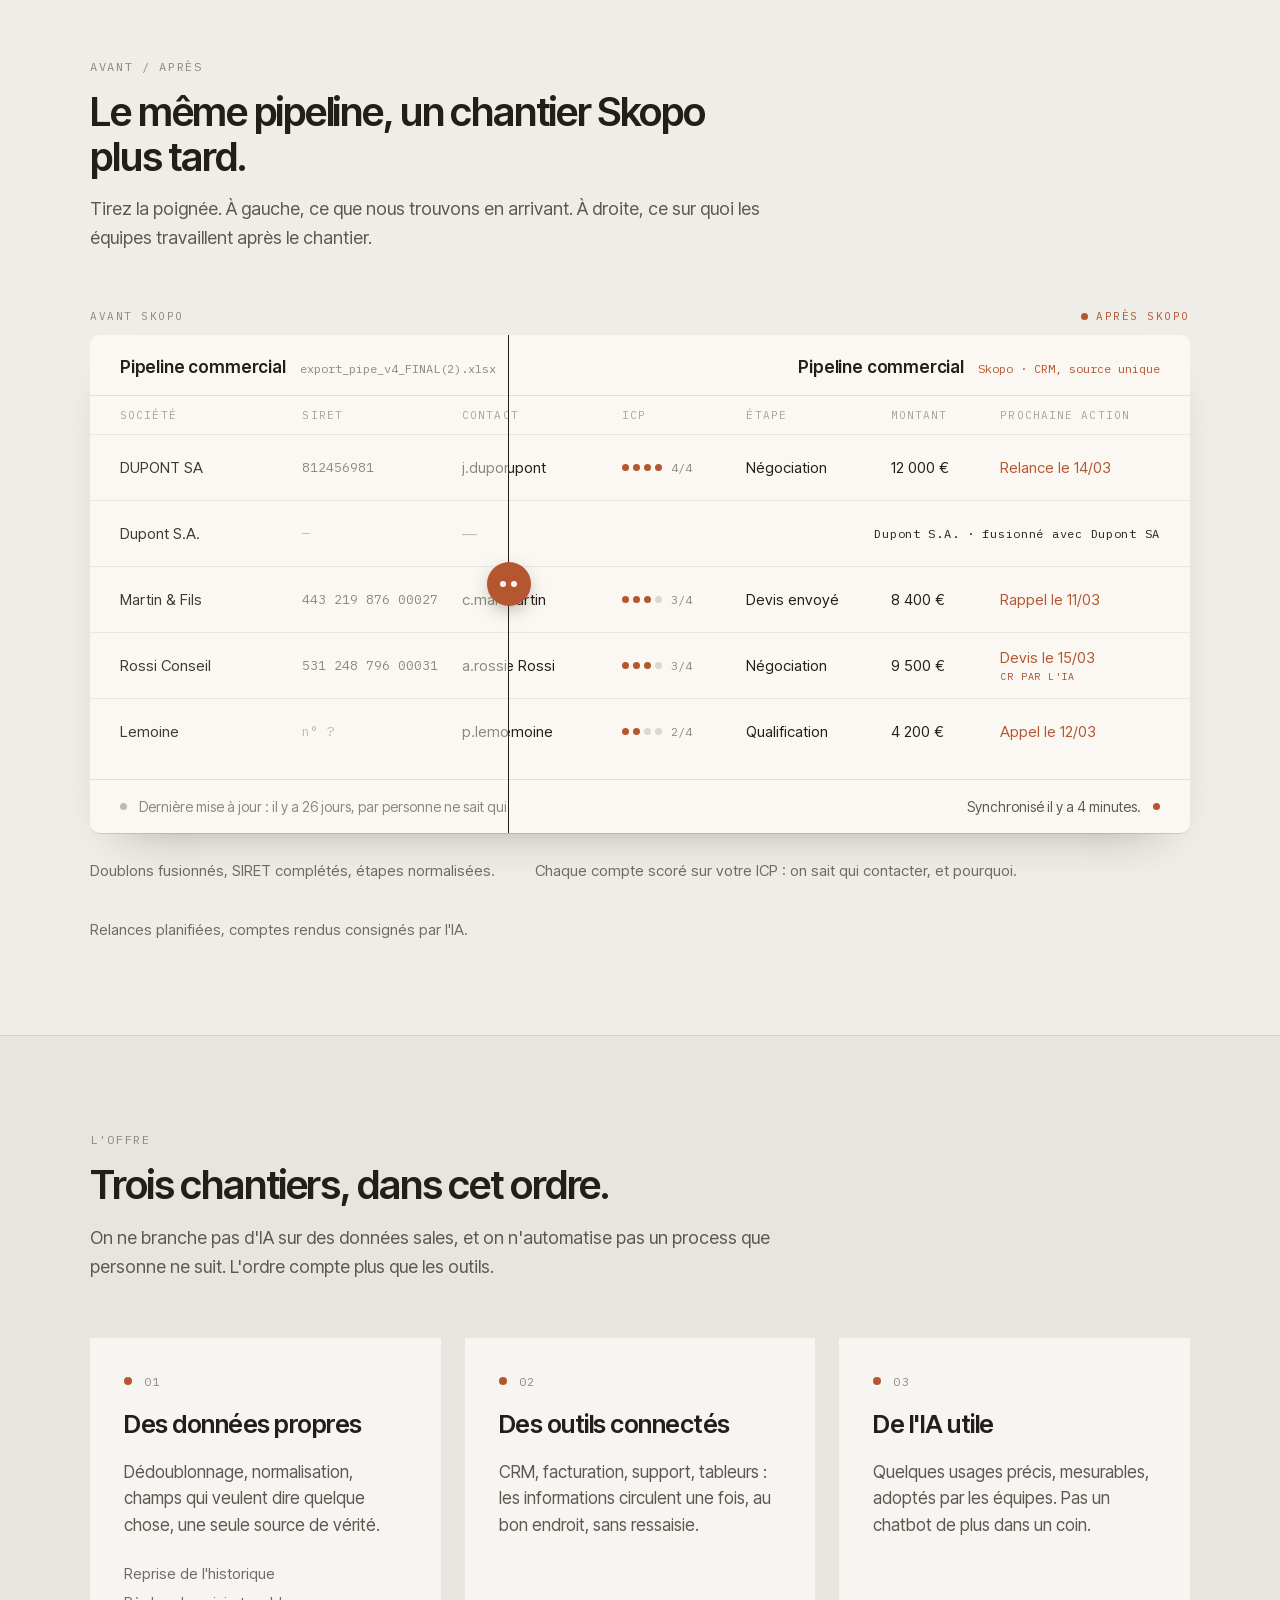
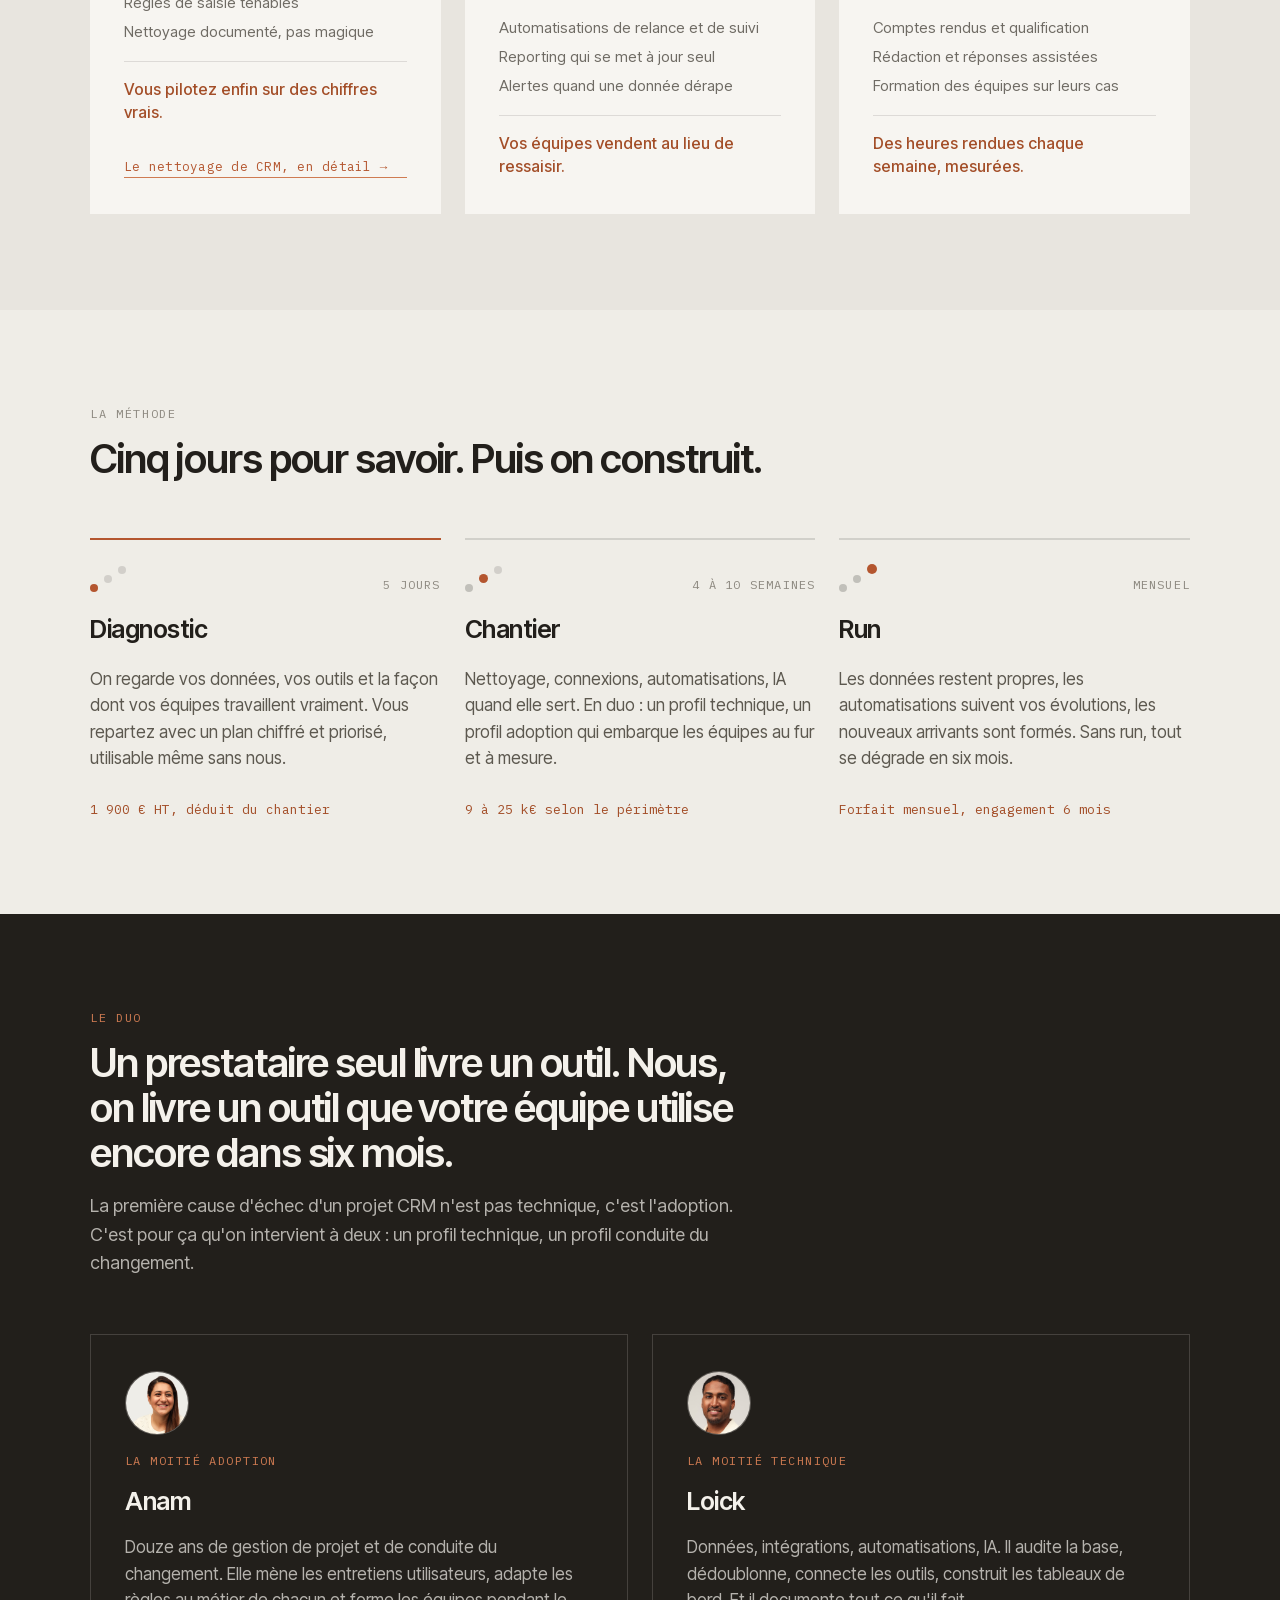
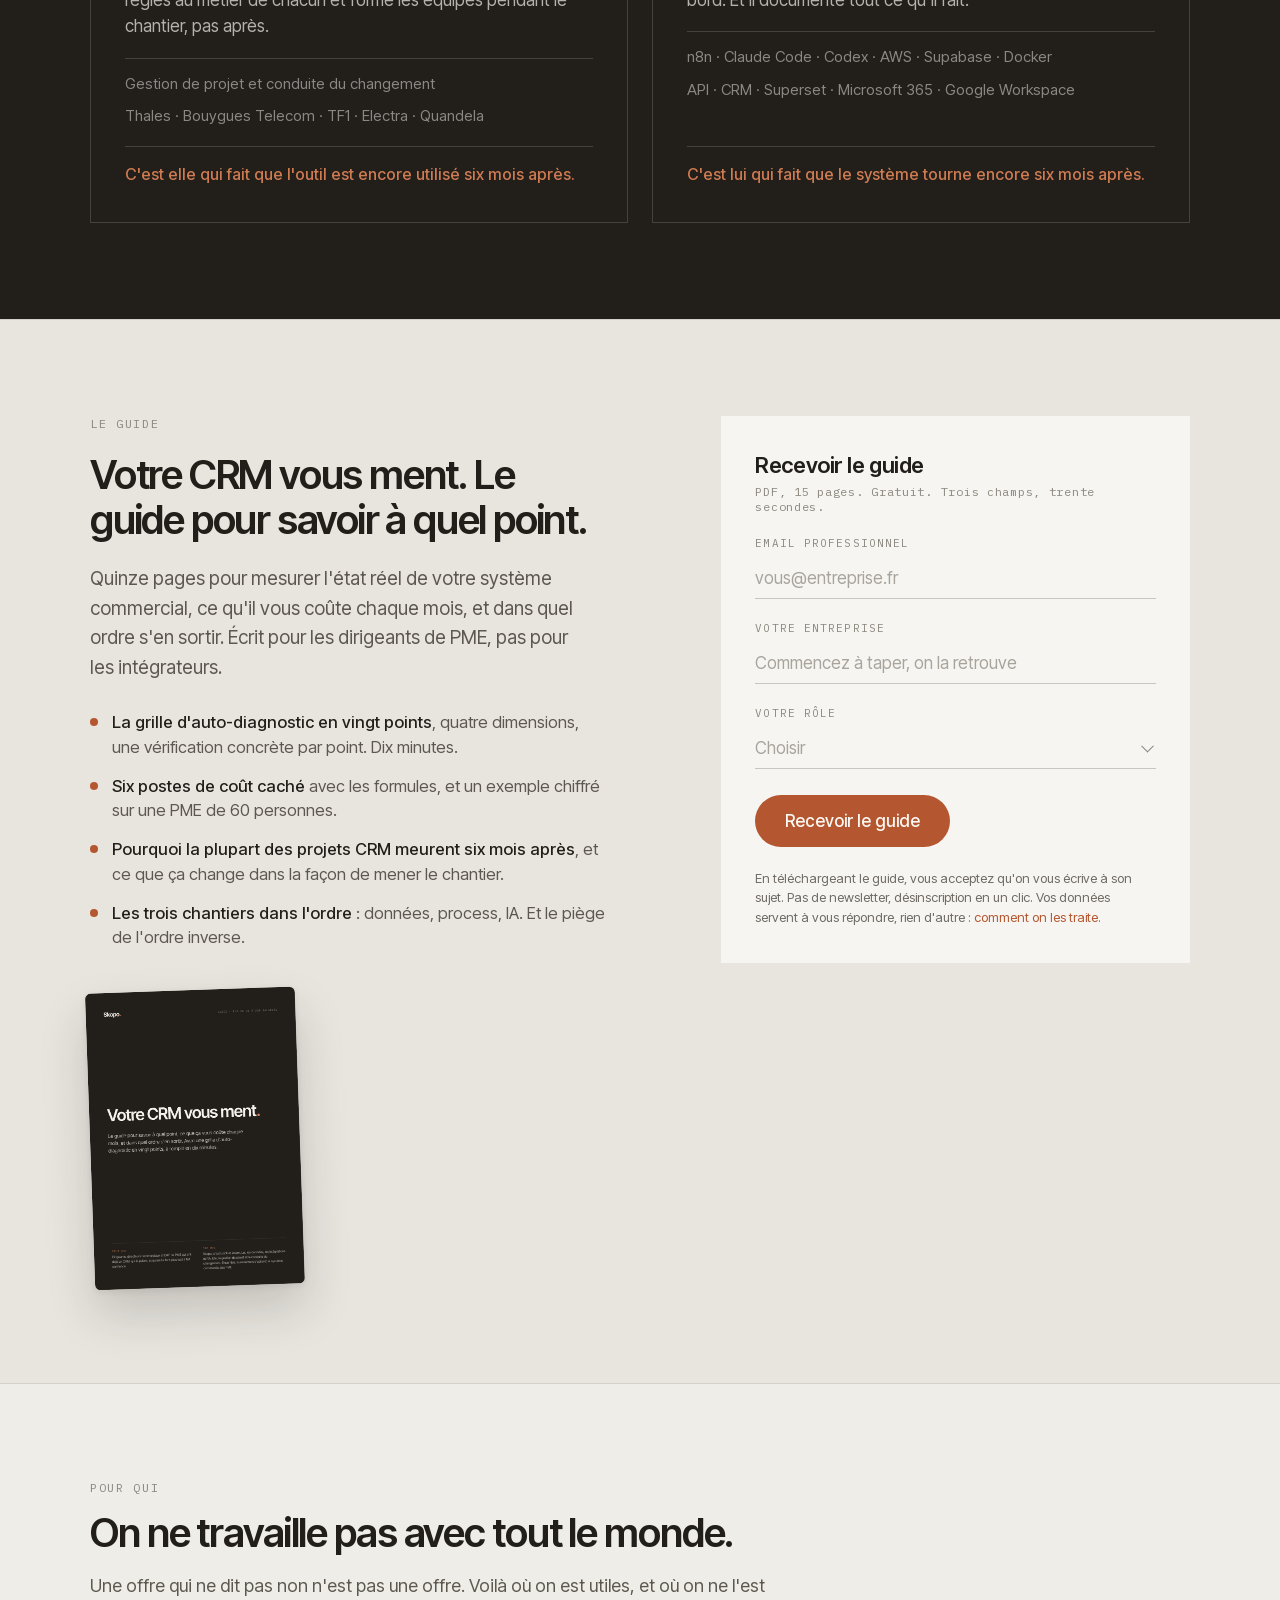
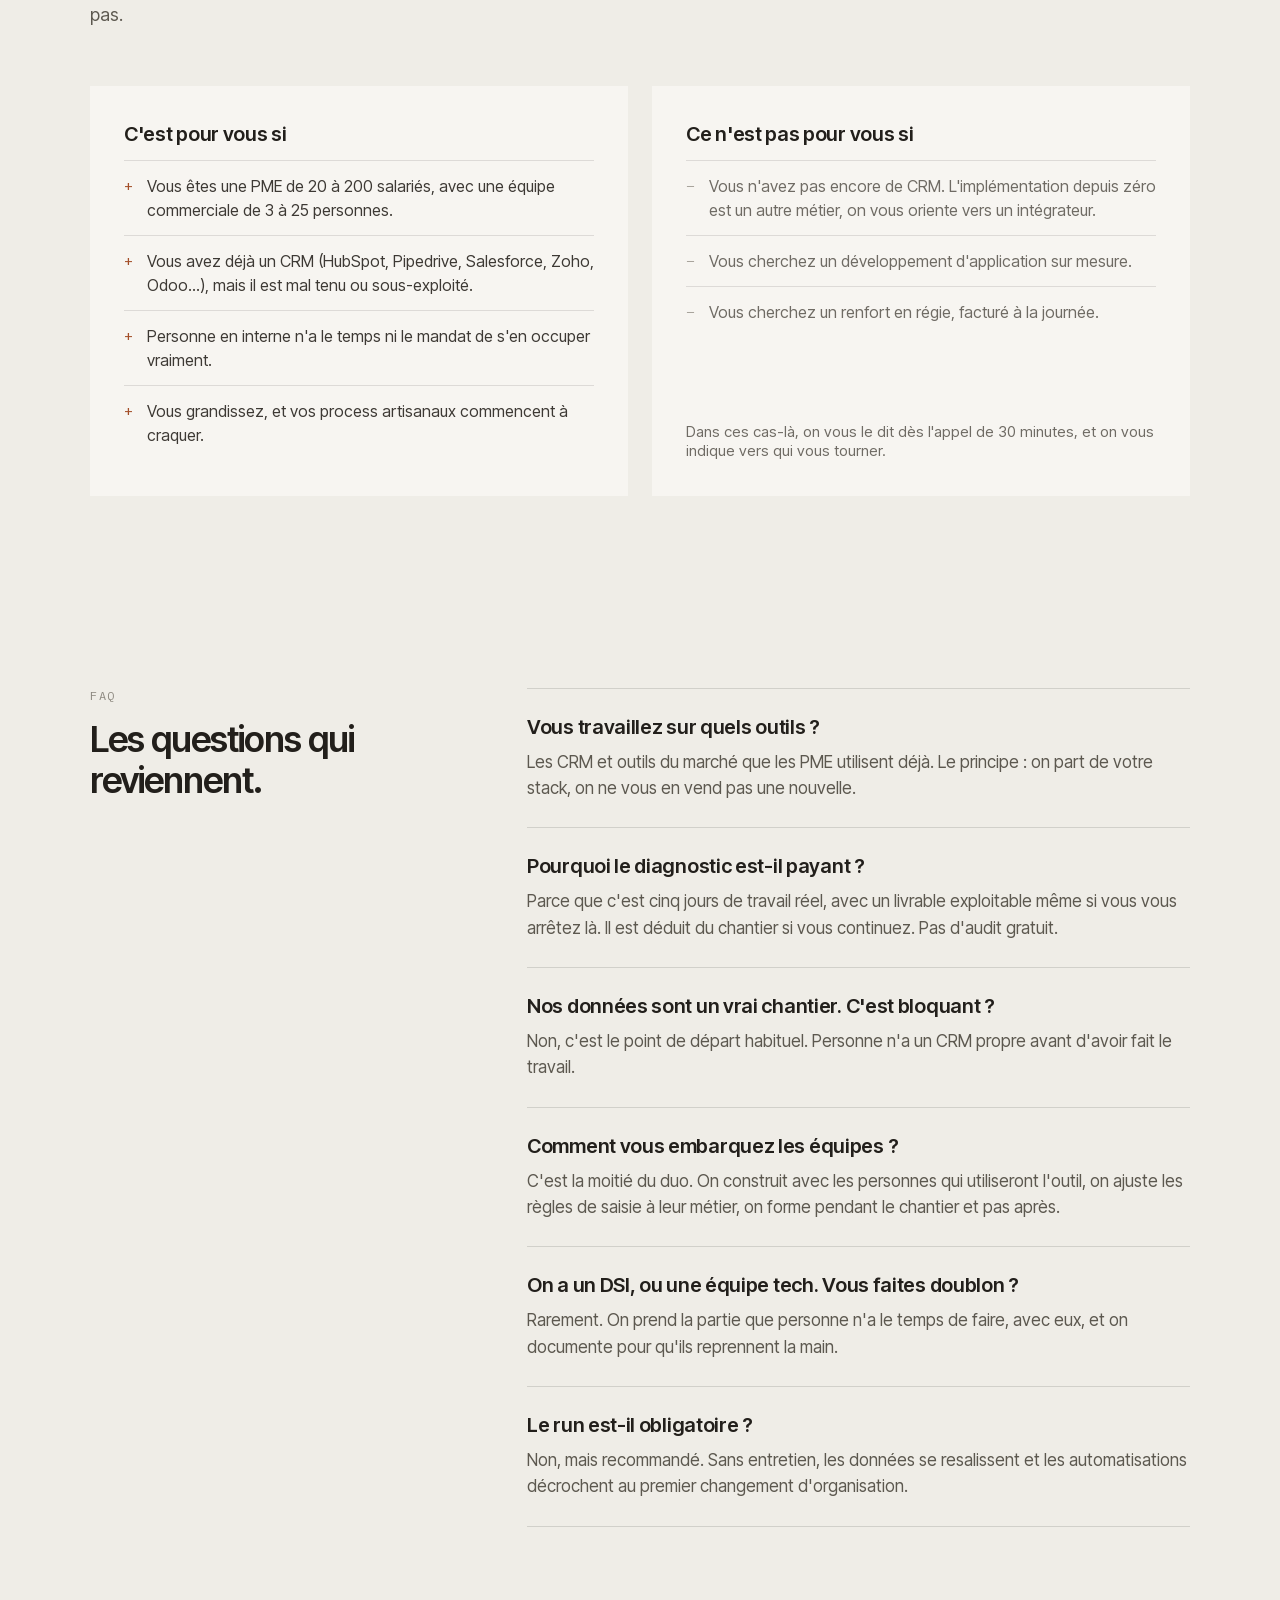
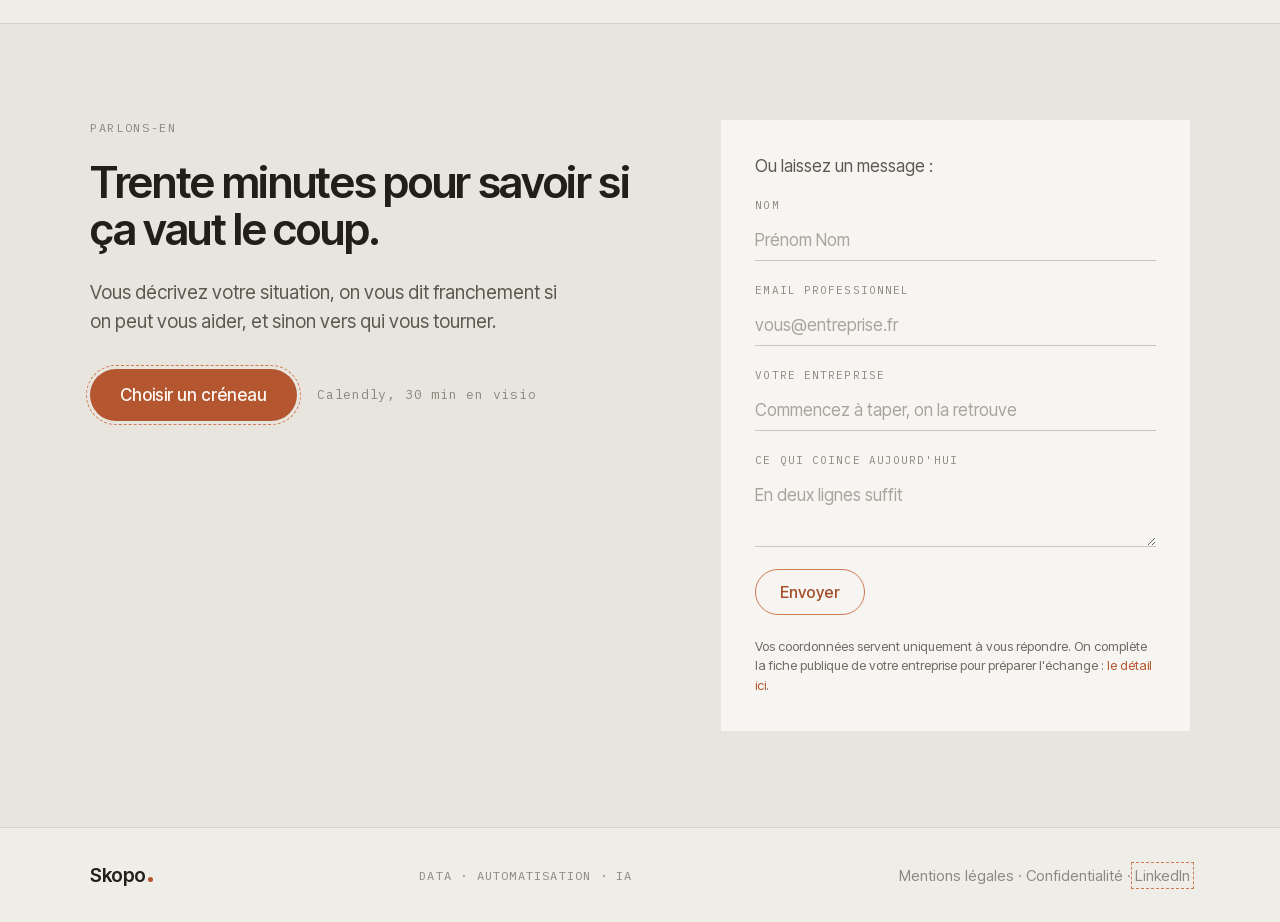
==== commit 95806dac: "Ajoute la photo de Loick (avatar 800x800 + portrait original) Co-Authored-By: Claude Fable 5 <norepl" ====
--- a/index.html
+++ b/index.html
@@ -385,8 +385,7 @@
           <div class="duo-punch">C'est elle qui fait que l'outil est encore utilisé six mois après.</div>
         </div>
         <div class="duo-card" data-reveal style="--d:.1s">
-          <!-- TODO: remplacer l'initiale par une vraie photo : <img src="photo-loick.jpg" alt="Loick"> -->
-          <div class="duo-avatar">L</div>
+          <div class="duo-avatar"><img src="photo-loick.jpg" alt="Loick" width="64" height="64" loading="lazy"></div>
           <div class="duo-role">La moitié technique</div>
           <h3>Loick</h3>
           <p>Données, intégrations, automatisations, IA. Il audite la base, dédoublonne, connecte les outils, construit les tableaux de bord. Et il documente tout ce qu'il fait.</p>
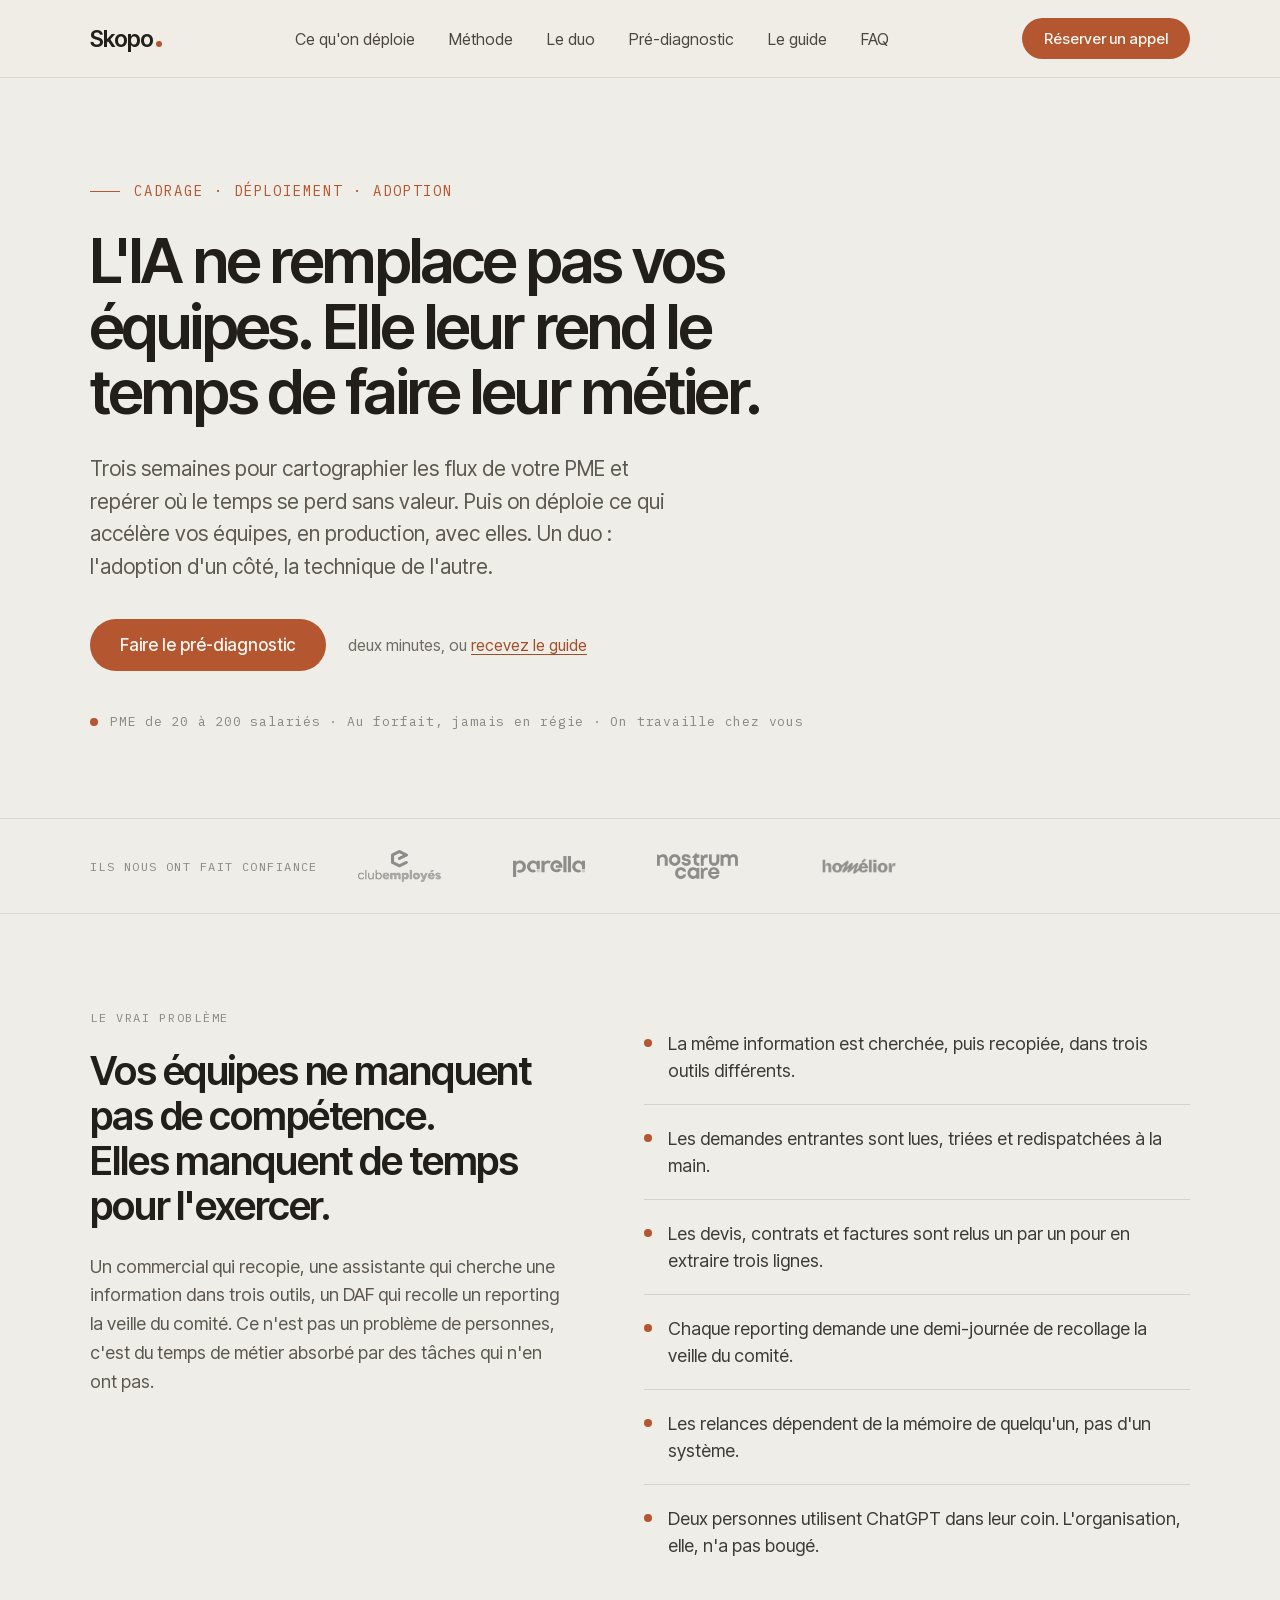
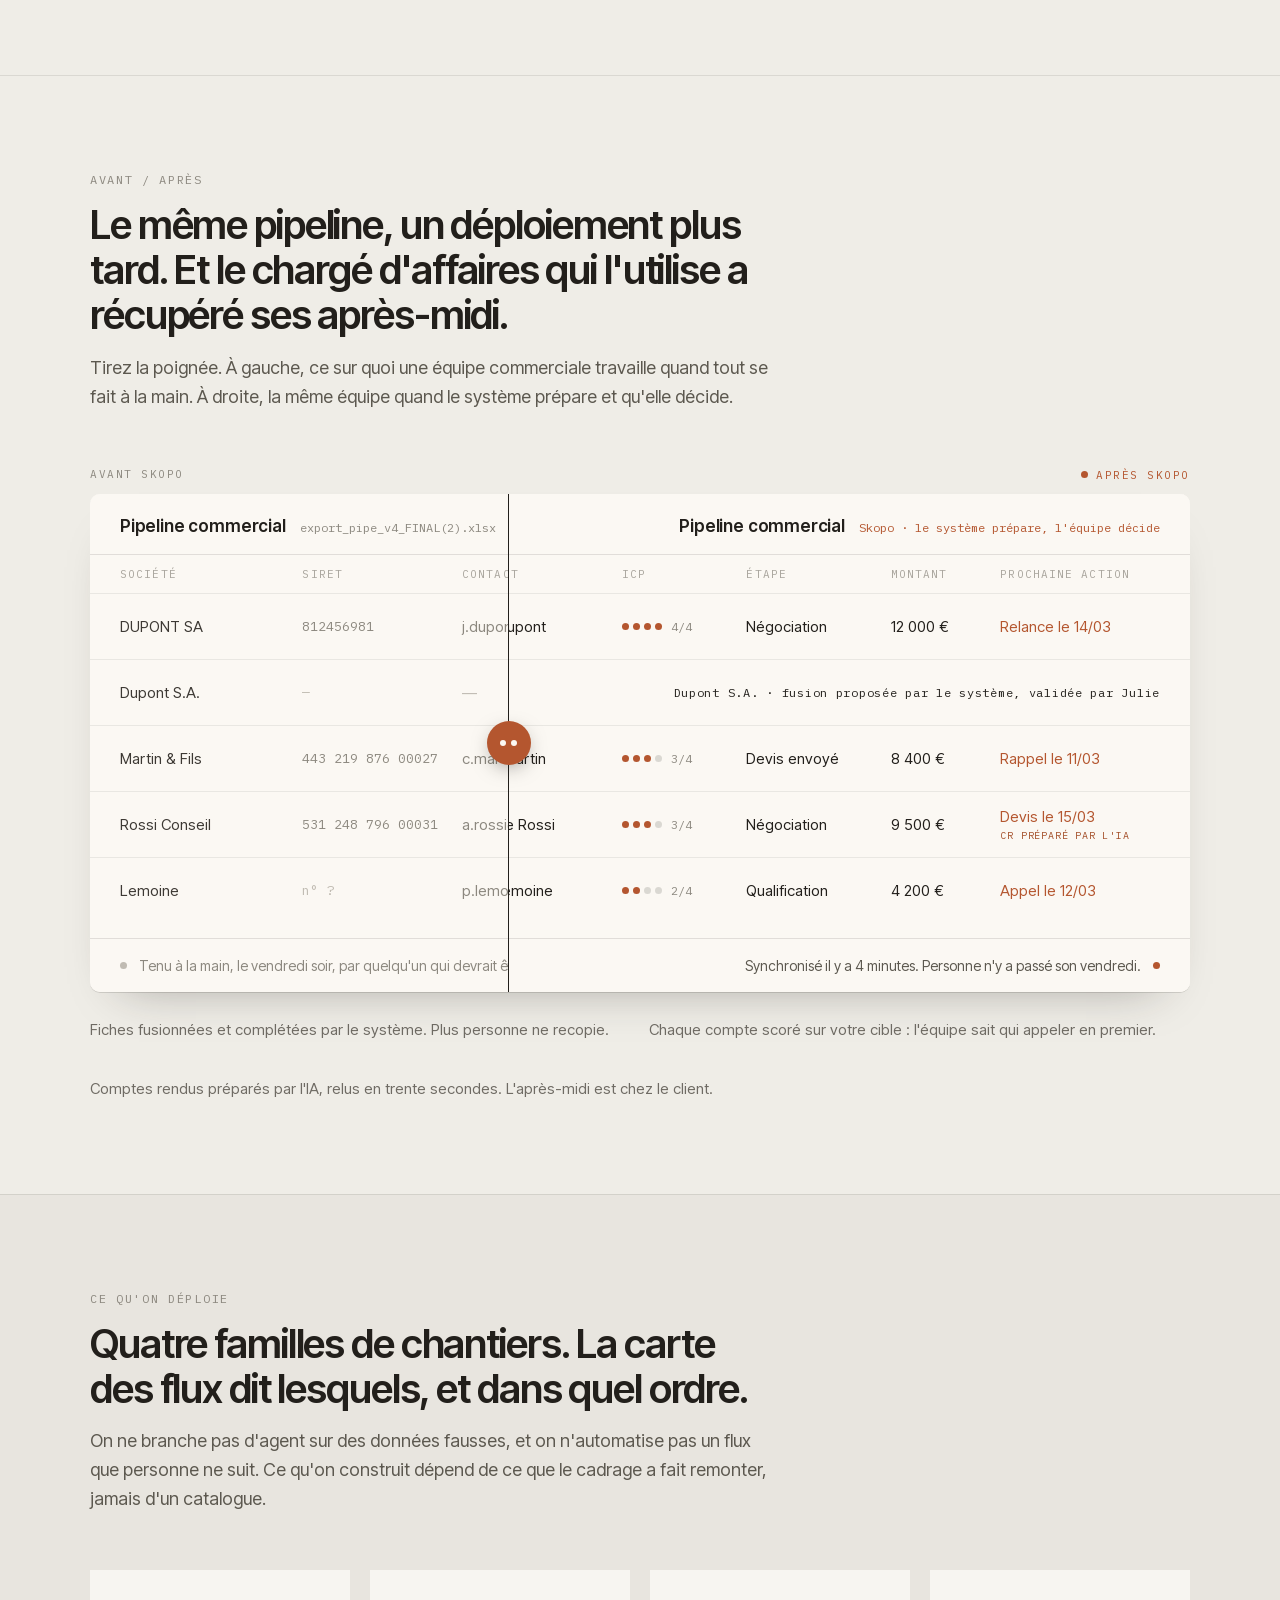
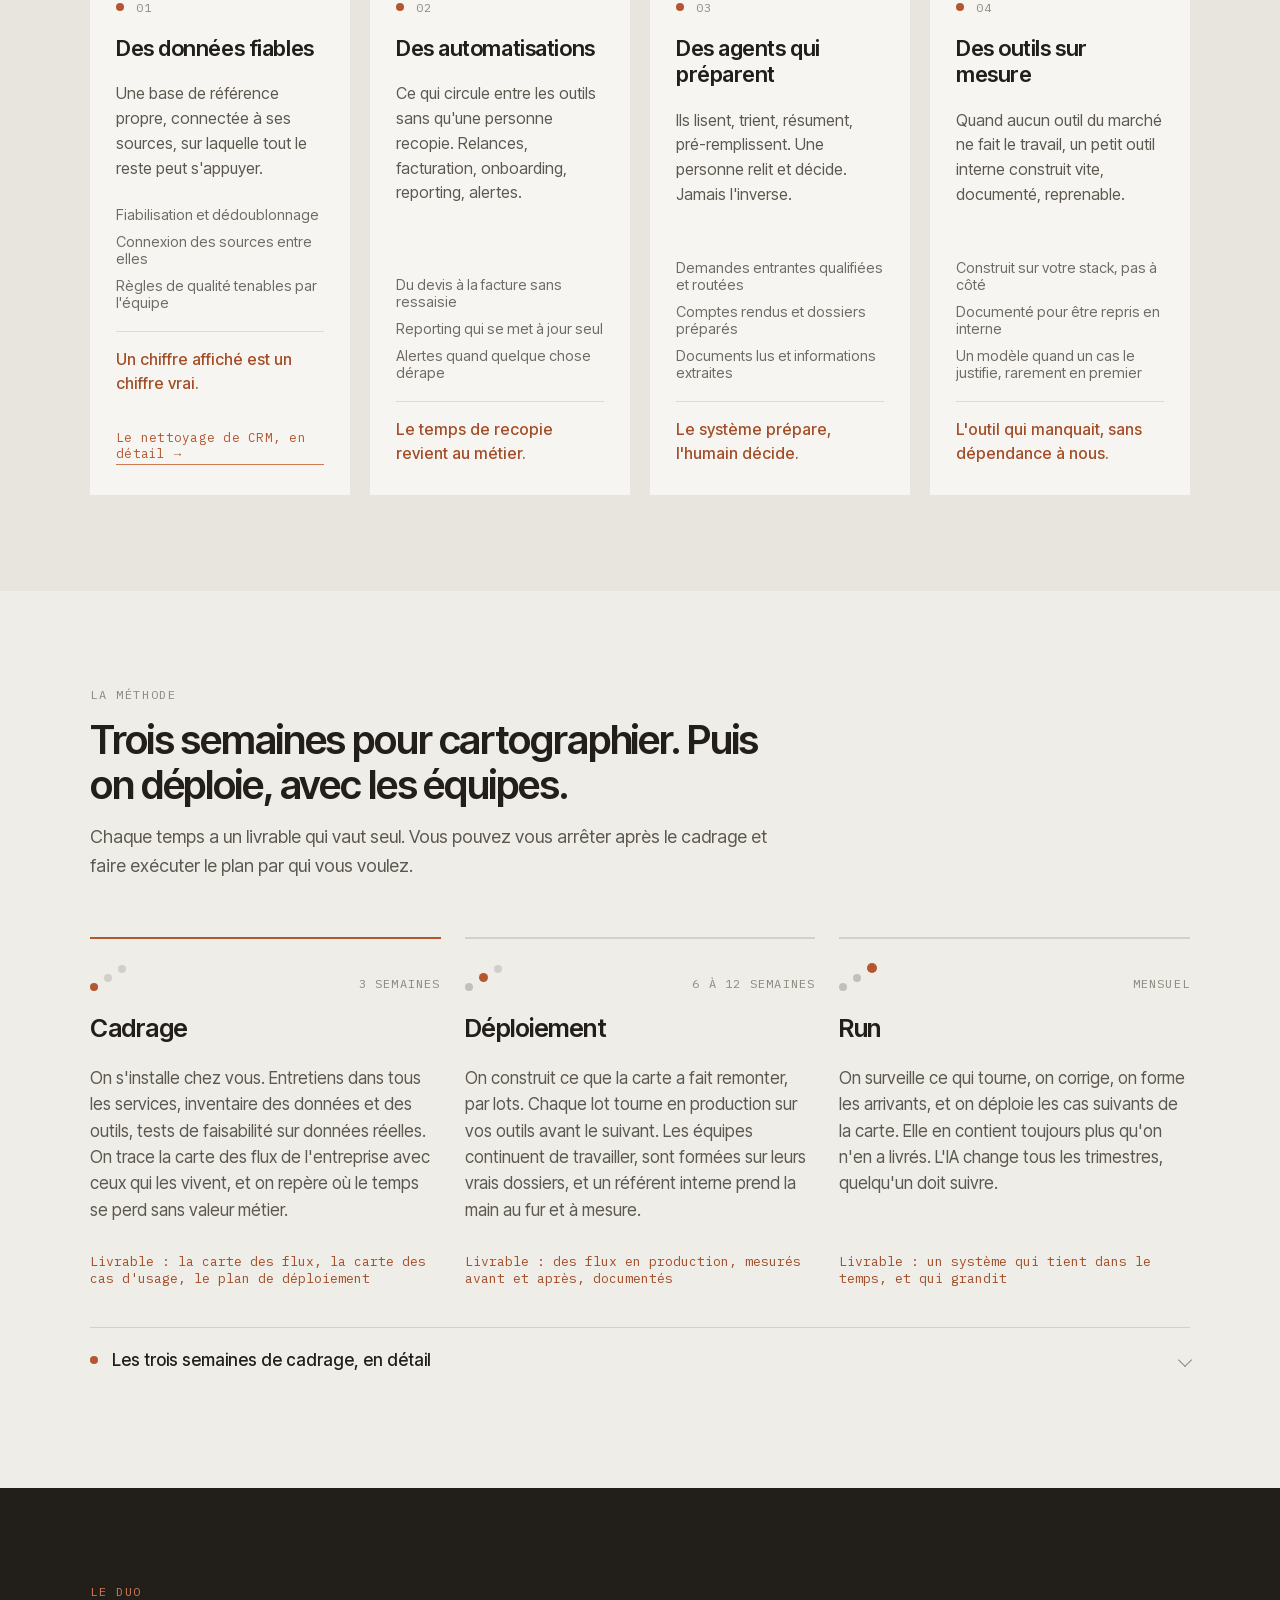
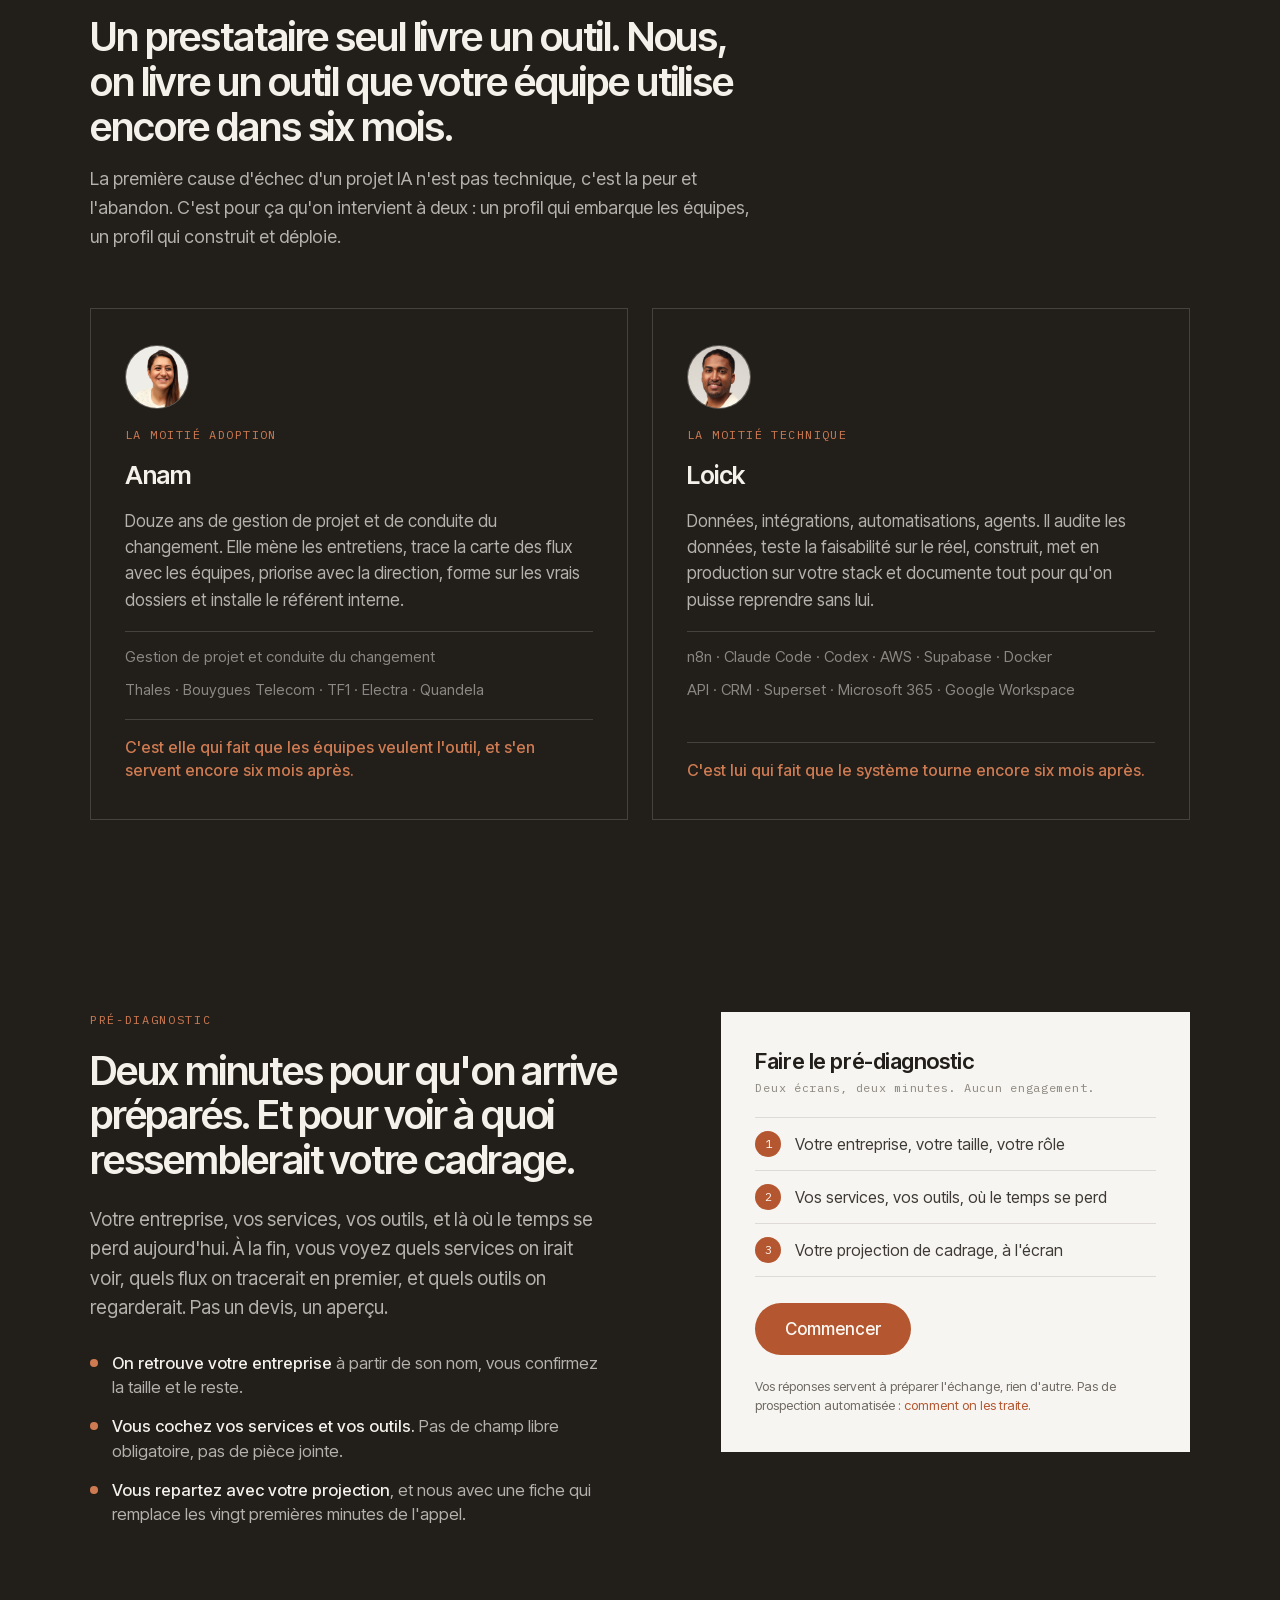
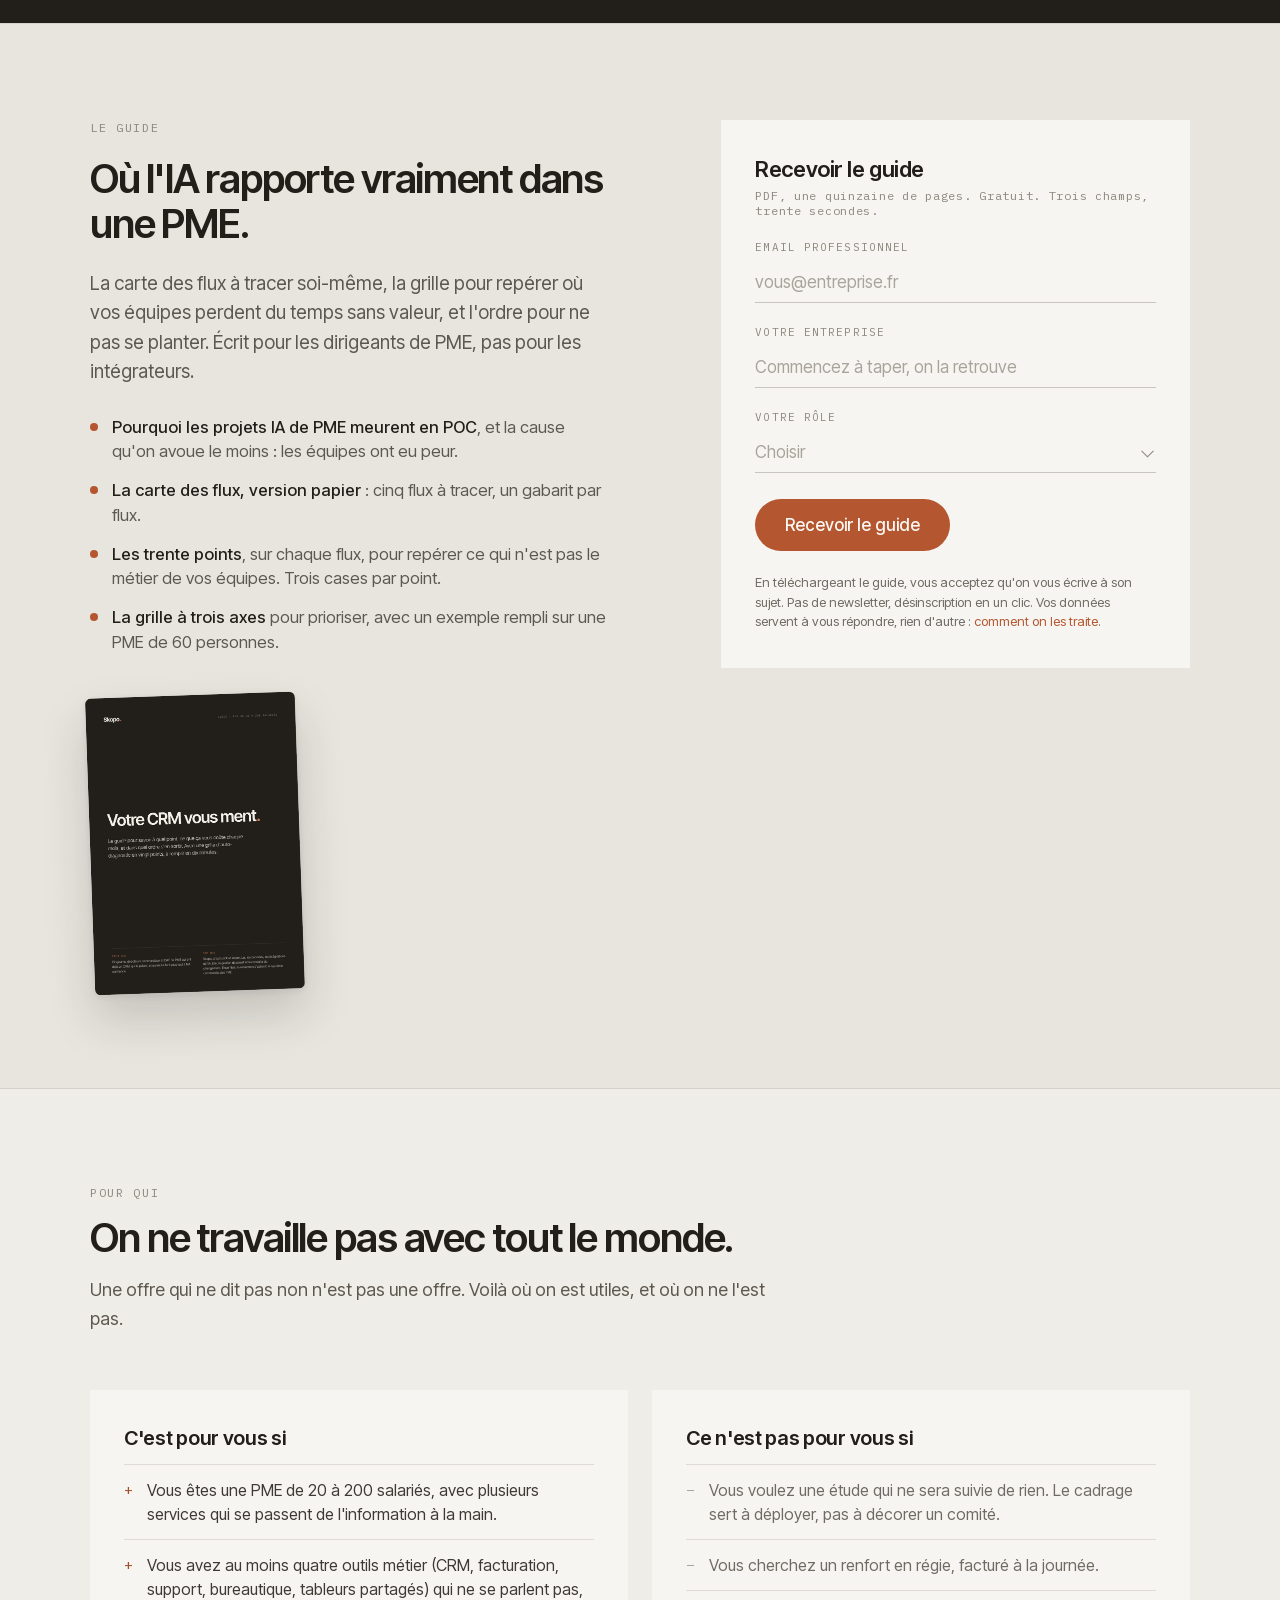
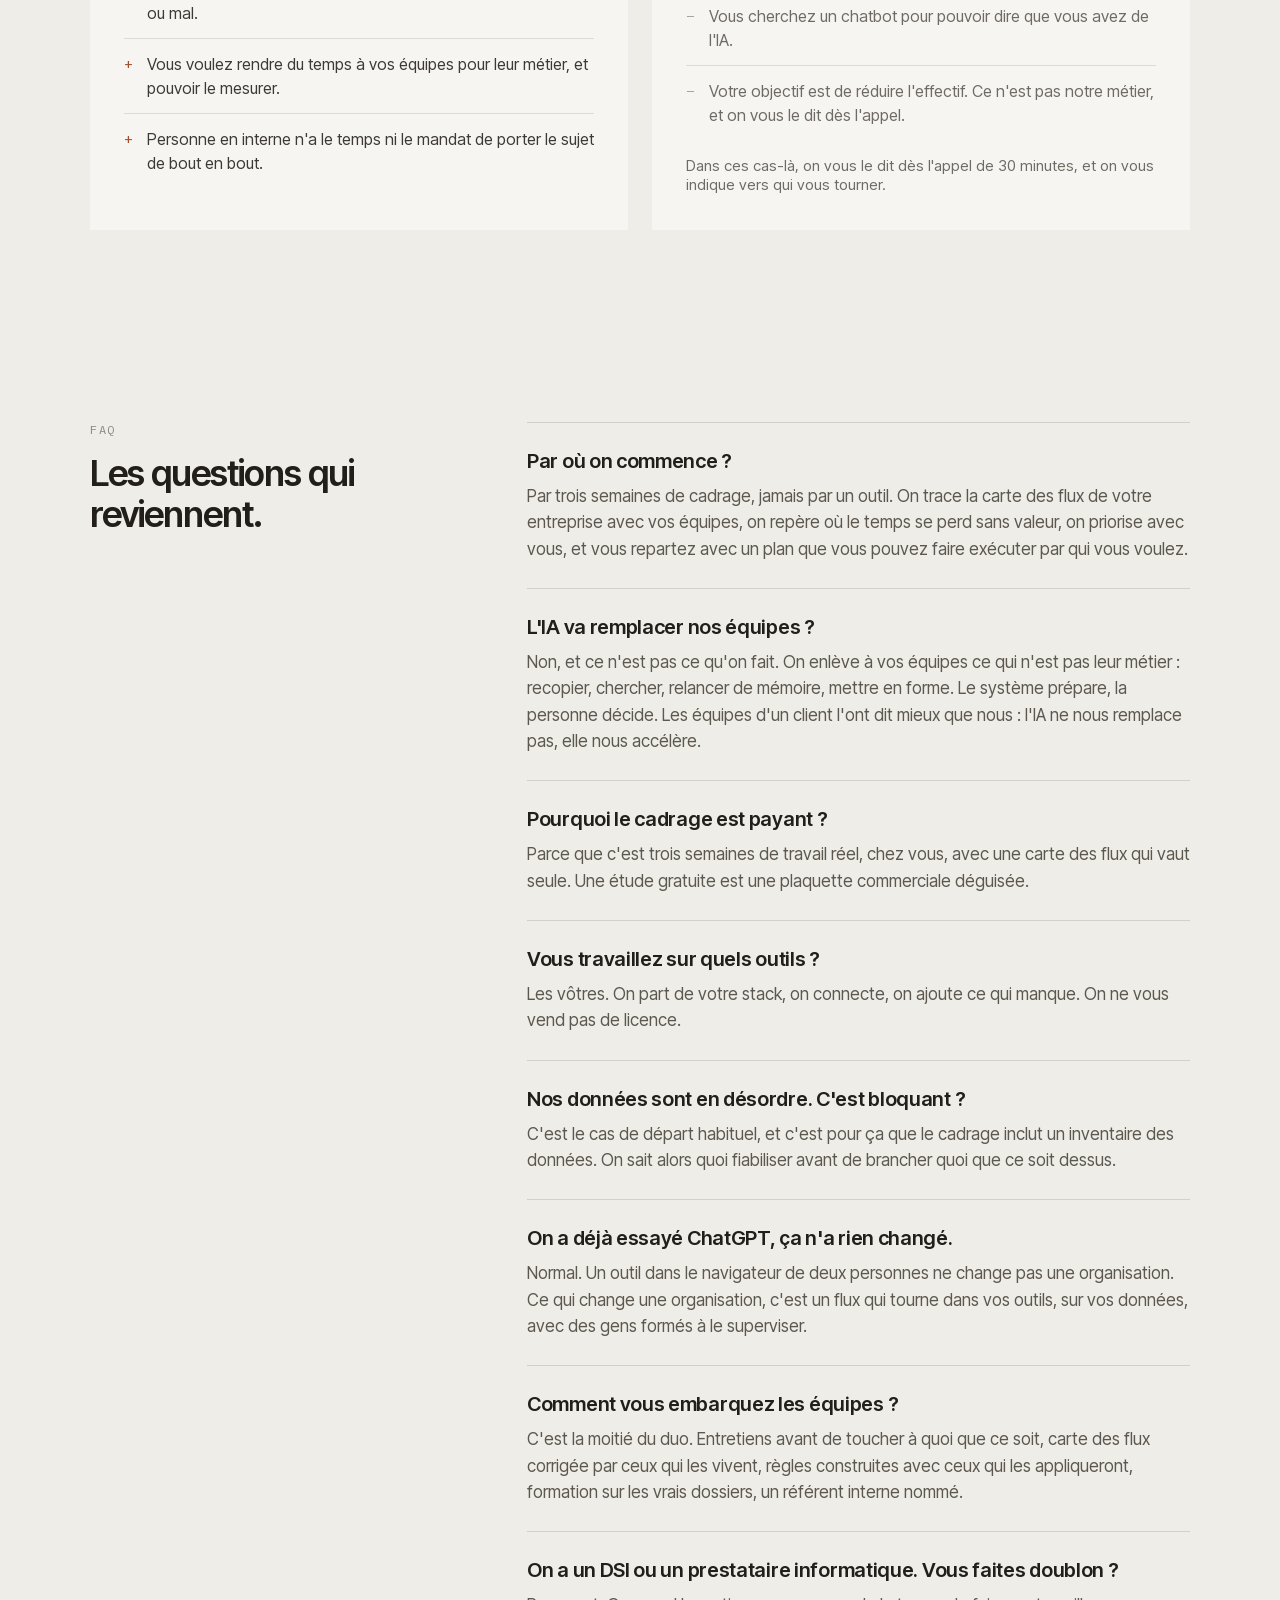
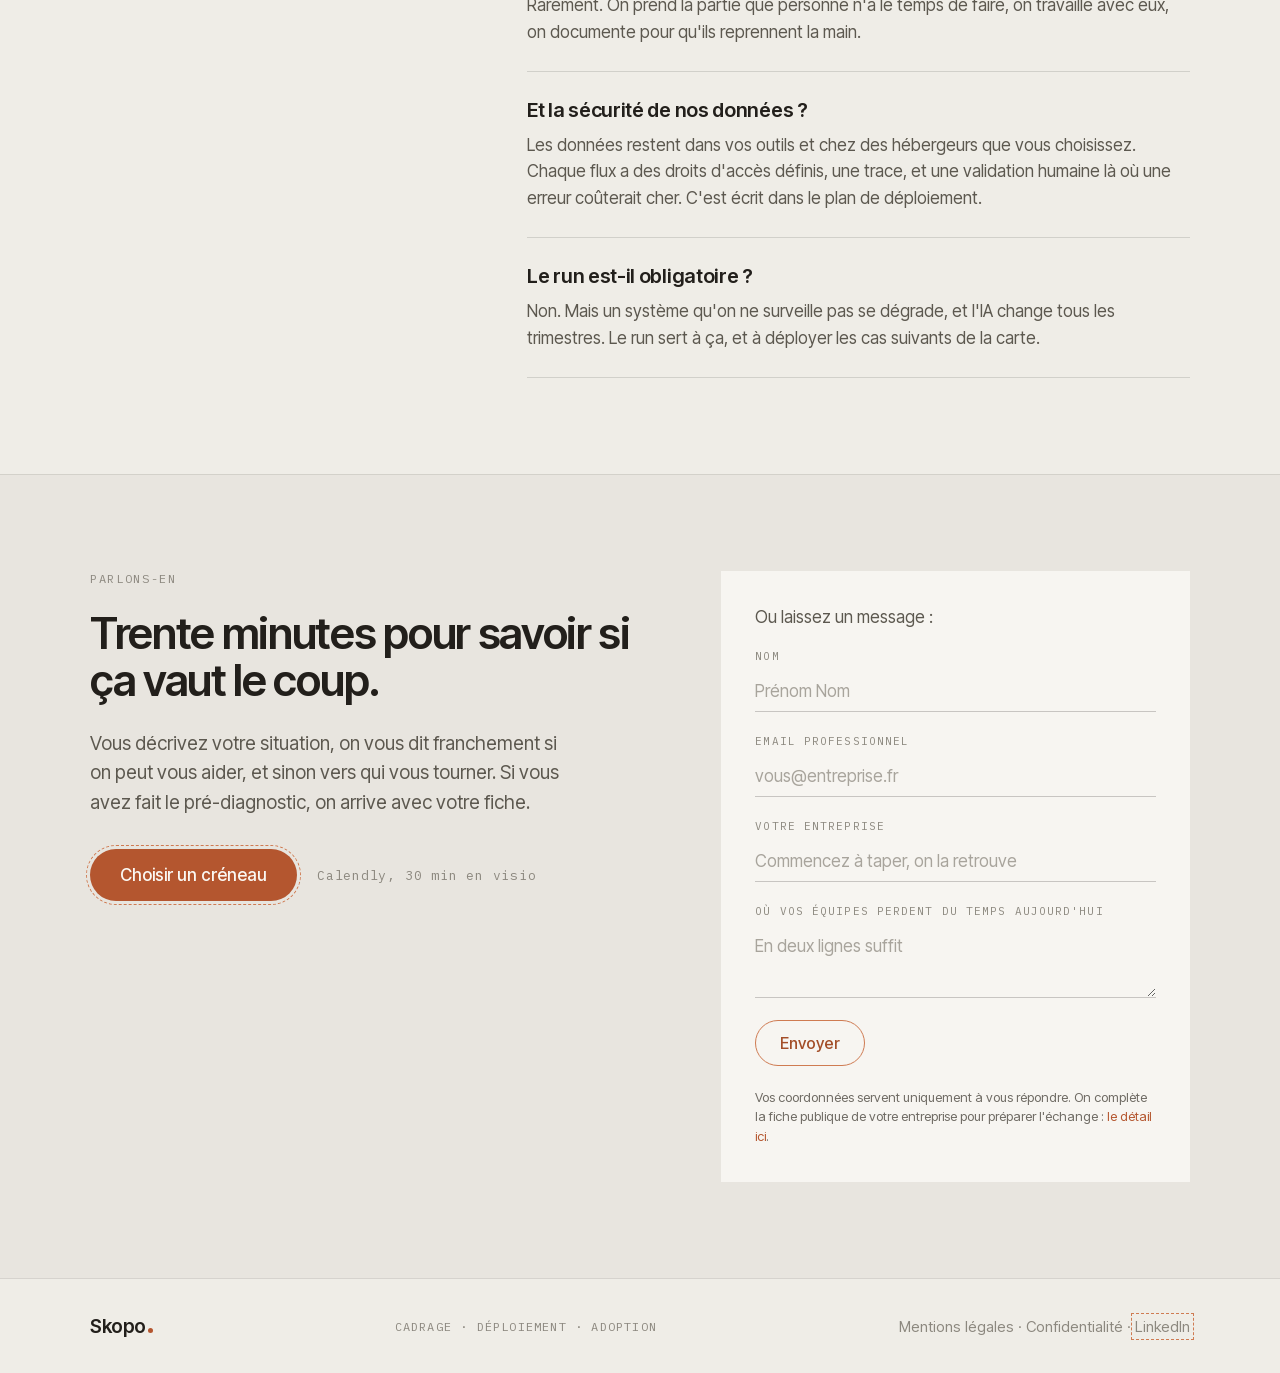
==== commit 47bd55d1: "Proposition de pivot : cadrage 3 semaines, déploiement, pré-diagnostic - Accueil réécrit : accélérer" ====
--- a/index.html
+++ b/index.html
@@ -4,8 +4,8 @@
 <meta charset="utf-8">
 <meta name="viewport" content="width=device-width, initial-scale=1">
 <script>document.documentElement.classList.add('js');</script>
-<title>Remettre d'aplomb le CRM et les process d'une PME | Skopo</title>
-<meta name="description" content="Un duo qui remet d'aplomb les données, les outils et les usages des PME de 20 à 200 salariés. Diagnostic 5 jours, 1 900 € HT, déduit du chantier.">
+<title>Cadrage et déploiement IA pour PME, avec les équipes | Skopo</title>
+<meta name="description" content="Trois semaines pour cartographier les flux de votre PME et repérer où vos équipes perdent du temps sans valeur. Puis on déploie ce qui les accélère, en production, avec elles. Un duo : adoption et technique.">
 <link rel="canonical" href="https://skopo.fr/">
 <meta name="robots" content="index, follow">
 
@@ -13,16 +13,16 @@
 <meta property="og:site_name" content="Skopo">
 <meta property="og:locale" content="fr_FR">
 <meta property="og:url" content="https://skopo.fr/">
-<meta property="og:title" content="Un CRM propre, des process automatisés, et des équipes qui s'en servent vraiment.">
-<meta property="og:description" content="Données remises d'aplomb, outils connectés, IA utile. Pour les PME de 20 à 200 salariés.">
+<meta property="og:title" content="L'IA ne remplace pas vos équipes. Elle leur rend le temps de faire leur métier.">
+<meta property="og:description" content="Trois semaines de cadrage pour cartographier vos flux. Puis un déploiement en production, avec vos équipes. Pour les PME de 20 à 200 salariés.">
 <meta property="og:image" content="https://skopo.fr/og-skopo.png">
 <meta property="og:image:width" content="1200">
 <meta property="og:image:height" content="630">
-<meta property="og:image:alt" content="Skopo. Un CRM propre, des process automatisés, et des équipes qui s'en servent vraiment.">
+<meta property="og:image:alt" content="Skopo. L'IA ne remplace pas vos équipes, elle leur rend le temps de faire leur métier.">
 
 <meta name="twitter:card" content="summary_large_image">
-<meta name="twitter:title" content="Skopo. CRM propre, process automatisés, IA utile">
-<meta name="twitter:description" content="Données remises d'aplomb, outils connectés, IA utile. Pour les PME de 20 à 200 salariés.">
+<meta name="twitter:title" content="Skopo. Cadrage, déploiement, adoption de l'IA en PME">
+<meta name="twitter:description" content="Trois semaines de cadrage pour cartographier vos flux. Puis un déploiement en production, avec vos équipes.">
 <meta name="twitter:image" content="https://skopo.fr/og-skopo.png">
 
 <link rel="icon" href="favicon.svg" type="image/svg+xml">
@@ -39,25 +39,11 @@
   "url": "https://skopo.fr/",
   "image": "https://skopo.fr/og-skopo.png",
   "logo": "https://skopo.fr/apple-touch-icon.png",
-  "description": "Nettoyage de CRM, automatisation des process et IA utile pour les PME de 20 à 200 salariés.",
+  "description": "Cadrage des cas d'usage IA, cartographie des flux, automatisation et agents en production pour les PME de 20 à 200 salariés. Un duo adoption et technique.",
   "areaServed": { "@type": "Country", "name": "France" },
   "knowsLanguage": "fr",
-  "serviceType": ["Nettoyage de données CRM", "Automatisation de process", "Intégration d'IA", "Connexion d'outils"],
-  "audience": { "@type": "BusinessAudience", "name": "PME de 20 à 200 salariés" },
-  "makesOffer": {
-    "@type": "Offer",
-    "name": "Diagnostic 5 jours",
-    "url": "https://skopo.fr/#offre",
-    "price": "1900",
-    "priceCurrency": "EUR",
-    "priceSpecification": {
-      "@type": "PriceSpecification",
-      "price": "1900",
-      "priceCurrency": "EUR",
-      "valueAddedTaxIncluded": false
-    },
-    "description": "Cinq jours d'audit des données, des outils et des usages. Plan chiffré et priorisé. Déduit du chantier."
-  }
+  "serviceType": ["Cartographie des flux d'entreprise", "Cadrage de cas d'usage IA", "Automatisation de process", "Déploiement d'agents IA", "Fiabilisation de données", "Outils métier sur mesure", "Conduite du changement"],
+  "audience": { "@type": "BusinessAudience", "name": "PME de 20 à 200 salariés" }
 }
 </script>
 <script type="application/ld+json">
@@ -78,33 +64,53 @@
   "mainEntity": [
     {
       "@type": "Question",
+      "name": "Par où on commence ?",
+      "acceptedAnswer": { "@type": "Answer", "text": "Par trois semaines de cadrage, jamais par un outil. On trace la carte des flux de votre entreprise avec vos équipes, on repère où le temps se perd sans valeur, on priorise avec vous, et vous repartez avec un plan que vous pouvez faire exécuter par qui vous voulez." }
+    },
+    {
+      "@type": "Question",
+      "name": "L'IA va remplacer nos équipes ?",
+      "acceptedAnswer": { "@type": "Answer", "text": "Non, et ce n'est pas ce qu'on fait. On enlève à vos équipes ce qui n'est pas leur métier : recopier, chercher, relancer de mémoire, mettre en forme. Le système prépare, la personne décide. Les équipes d'un client l'ont dit mieux que nous : l'IA ne nous remplace pas, elle nous accélère." }
+    },
+    {
+      "@type": "Question",
+      "name": "Pourquoi le cadrage est payant ?",
+      "acceptedAnswer": { "@type": "Answer", "text": "Parce que c'est trois semaines de travail réel, chez vous, avec une carte des flux qui vaut seule. Une étude gratuite est une plaquette commerciale déguisée." }
+    },
+    {
+      "@type": "Question",
       "name": "Vous travaillez sur quels outils ?",
-      "acceptedAnswer": { "@type": "Answer", "text": "Les CRM et outils du marché que les PME utilisent déjà. Le principe : on part de votre stack, on ne vous en vend pas une nouvelle." }
-    },
-    {
-      "@type": "Question",
-      "name": "Pourquoi le diagnostic est-il payant ?",
-      "acceptedAnswer": { "@type": "Answer", "text": "Parce que c'est cinq jours de travail réel, avec un livrable exploitable même si vous vous arrêtez là. Il est déduit du chantier si vous continuez. Pas d'audit gratuit." }
-    },
-    {
-      "@type": "Question",
-      "name": "Nos données sont un vrai chantier. C'est bloquant ?",
-      "acceptedAnswer": { "@type": "Answer", "text": "Non, c'est le point de départ habituel. Personne n'a un CRM propre avant d'avoir fait le travail." }
+      "acceptedAnswer": { "@type": "Answer", "text": "Les vôtres. On part de votre stack, on connecte, on ajoute ce qui manque. On ne vous vend pas de licence." }
+    },
+    {
+      "@type": "Question",
+      "name": "Nos données sont en désordre. C'est bloquant ?",
+      "acceptedAnswer": { "@type": "Answer", "text": "C'est le cas de départ habituel, et c'est pour ça que le cadrage inclut un inventaire des données. On sait alors quoi fiabiliser avant de brancher quoi que ce soit dessus." }
+    },
+    {
+      "@type": "Question",
+      "name": "On a déjà essayé ChatGPT, ça n'a rien changé.",
+      "acceptedAnswer": { "@type": "Answer", "text": "Normal. Un outil dans le navigateur de deux personnes ne change pas une organisation. Ce qui change une organisation, c'est un flux qui tourne dans vos outils, sur vos données, avec des gens formés à le superviser." }
     },
     {
       "@type": "Question",
       "name": "Comment vous embarquez les équipes ?",
-      "acceptedAnswer": { "@type": "Answer", "text": "C'est la moitié du duo. On construit avec les personnes qui utiliseront l'outil, on ajuste les règles de saisie à leur métier, on forme pendant le chantier et pas après." }
-    },
-    {
-      "@type": "Question",
-      "name": "On a un DSI, ou une équipe tech. Vous faites doublon ?",
-      "acceptedAnswer": { "@type": "Answer", "text": "Rarement. On prend la partie que personne n'a le temps de faire, avec eux, et on documente pour qu'ils reprennent la main." }
+      "acceptedAnswer": { "@type": "Answer", "text": "C'est la moitié du duo. Entretiens avant de toucher à quoi que ce soit, carte des flux corrigée par ceux qui les vivent, règles construites avec ceux qui les appliqueront, formation sur les vrais dossiers, un référent interne nommé." }
+    },
+    {
+      "@type": "Question",
+      "name": "On a un DSI ou un prestataire informatique. Vous faites doublon ?",
+      "acceptedAnswer": { "@type": "Answer", "text": "Rarement. On prend la partie que personne n'a le temps de faire, on travaille avec eux, on documente pour qu'ils reprennent la main." }
+    },
+    {
+      "@type": "Question",
+      "name": "Et la sécurité de nos données ?",
+      "acceptedAnswer": { "@type": "Answer", "text": "Les données restent dans vos outils et chez des hébergeurs que vous choisissez. Chaque flux a des droits d'accès définis, une trace, et une validation humaine là où une erreur coûterait cher. C'est écrit dans le plan de déploiement." }
     },
     {
       "@type": "Question",
       "name": "Le run est-il obligatoire ?",
-      "acceptedAnswer": { "@type": "Answer", "text": "Non, mais recommandé. Sans entretien, les données se resalissent et les automatisations décrochent au premier changement d'organisation." }
+      "acceptedAnswer": { "@type": "Answer", "text": "Non. Mais un système qu'on ne surveille pas se dégrade, et l'IA change tous les trimestres. Le run sert à ça, et à déployer les cas suivants de la carte." }
     }
   ]
 }
@@ -123,9 +129,10 @@
         <span class="brand-dot"></span>
       </a>
       <nav class="nav-links" aria-label="Navigation principale">
-        <a href="#offre">Offre</a>
+        <a href="#offre">Ce qu'on déploie</a>
         <a href="#methode">Méthode</a>
         <a href="#duo">Le duo</a>
+        <a href="#pre-diagnostic">Pré-diagnostic</a>
         <a href="#guide">Le guide</a>
         <a href="#faq">FAQ</a>
       </nav>
@@ -139,17 +146,17 @@
       <div class="hero-content">
         <div class="hero-tag" data-reveal>
           <span class="hero-tag-line"></span>
-          <span>Data · Automatisation · IA</span>
-        </div>
-        <h1 data-reveal style="--d:.08s">Un CRM propre, des process automatisés, et des équipes qui s'en servent vraiment.</h1>
-        <p class="hero-sub" data-reveal style="--d:.16s">Skopo remet d'aplomb les données et les outils des PME de 20 à 200 salariés. Un duo&nbsp;: la technique d'un côté, l'accompagnement au changement de l'autre.</p>
+          <span>Cadrage · Déploiement · Adoption</span>
+        </div>
+        <h1 data-reveal style="--d:.08s">L'IA ne remplace pas vos équipes. Elle leur rend le temps de faire leur métier.</h1>
+        <p class="hero-sub" data-reveal style="--d:.16s">Trois semaines pour cartographier les flux de votre PME et repérer où le temps se perd sans valeur. Puis on déploie ce qui accélère vos équipes, en production, avec elles. Un duo&nbsp;: l'adoption d'un côté, la technique de l'autre.</p>
         <div class="hero-cta-row" data-reveal style="--d:.24s">
-          <a href="#guide" class="btn">Recevoir le guide</a>
-          <span class="hero-cta-note">ou <a class="hero-cta-alt" href="#rdv">réservez un appel de 30 min</a></span>
+          <a href="pre-diagnostic/" class="btn">Faire le pré-diagnostic</a>
+          <span class="hero-cta-note">deux minutes, ou <a class="hero-cta-alt" href="#guide">recevez le guide</a></span>
         </div>
         <div class="hero-diag" data-reveal style="--d:.32s">
           <span class="dot"></span>
-          <span>Diagnostic 5 jours à 1 900 € HT, déduit du chantier</span>
+          <span>PME de 20 à 200 salariés · Au forfait, jamais en régie · On travaille chez vous</span>
         </div>
       </div>
     </div>
@@ -171,16 +178,16 @@
     <div class="probleme-grid">
       <div class="probleme-head" data-reveal>
         <div class="kicker">Le vrai problème</div>
-        <h2>Vos outils ne sont pas le problème. Ce qu'il y a dedans, si.</h2>
-        <p class="probleme-lead">Un CRM payé chaque mois mais tenu à moitié, des exports Excel qui font foi, des relances qui dépendent de la mémoire de quelqu'un. Ce n'est pas un problème de licence, c'est un problème de données et d'habitudes.</p>
+        <h2>Vos équipes ne manquent pas de compétence. Elles manquent de temps pour l'exercer.</h2>
+        <p class="probleme-lead">Un commercial qui recopie, une assistante qui cherche une information dans trois outils, un DAF qui recolle un reporting la veille du comité. Ce n'est pas un problème de personnes, c'est du temps de métier absorbé par des tâches qui n'en ont pas.</p>
       </div>
       <div class="pain-list">
-        <div class="pain" data-reveal><span class="dot"></span><span>Personne ne sait quel fichier est à jour.</span></div>
-        <div class="pain" data-reveal style="--d:.07s"><span class="dot"></span><span>Les commerciaux remplissent le CRM pour la forme, ou pas du tout.</span></div>
-        <div class="pain" data-reveal style="--d:.14s"><span class="dot"></span><span>Chaque reporting demande une demi-journée de recollage à la main.</span></div>
-        <div class="pain" data-reveal style="--d:.21s"><span class="dot"></span><span>Les mêmes informations sont ressaisies dans trois outils différents.</span></div>
-        <div class="pain" data-reveal style="--d:.28s"><span class="dot"></span><span>Un doublon sur deux passe inaperçu jusqu'à la facturation.</span></div>
-        <div class="pain" data-reveal style="--d:.35s"><span class="dot"></span><span>L'IA est dans toutes les conversations, dans aucun process.</span></div>
+        <div class="pain" data-reveal><span class="dot"></span><span>La même information est cherchée, puis recopiée, dans trois outils différents.</span></div>
+        <div class="pain" data-reveal style="--d:.07s"><span class="dot"></span><span>Les demandes entrantes sont lues, triées et redispatchées à la main.</span></div>
+        <div class="pain" data-reveal style="--d:.14s"><span class="dot"></span><span>Les devis, contrats et factures sont relus un par un pour en extraire trois lignes.</span></div>
+        <div class="pain" data-reveal style="--d:.21s"><span class="dot"></span><span>Chaque reporting demande une demi-journée de recollage la veille du comité.</span></div>
+        <div class="pain" data-reveal style="--d:.28s"><span class="dot"></span><span>Les relances dépendent de la mémoire de quelqu'un, pas d'un système.</span></div>
+        <div class="pain" data-reveal style="--d:.35s"><span class="dot"></span><span>Deux personnes utilisent ChatGPT dans leur coin. L'organisation, elle, n'a pas bougé.</span></div>
       </div>
     </div>
   </section>
@@ -189,8 +196,8 @@
     <div class="container ba-inner">
       <div class="section-head" data-reveal>
         <div class="kicker">Avant / Après</div>
-        <h2>Le même pipeline, un chantier Skopo plus tard.</h2>
-        <p>Tirez la poignée. À gauche, ce que nous trouvons en arrivant. À droite, ce sur quoi les équipes travaillent après le chantier.</p>
+        <h2>Le même pipeline, un déploiement plus tard. Et le chargé d'affaires qui l'utilise a récupéré ses après-midi.</h2>
+        <p>Tirez la poignée. À gauche, ce sur quoi une équipe commerciale travaille quand tout se fait à la main. À droite, la même équipe quand le système prépare et qu'elle décide.</p>
       </div>
 
       <div class="ba-labels" data-reveal>
@@ -225,14 +232,14 @@
           </div>
           <div class="ba-foot">
             <span class="ba-foot-dot"></span>
-            <span>Dernière mise à jour : il y a 26 jours, par personne ne sait qui.</span>
+            <span>Tenu à la main, le vendredi soir, par quelqu'un qui devrait être chez ses clients.</span>
           </div>
         </div>
 
         <div class="ba-panel ba-panel--after" data-ba-after>
           <div class="ba-head">
             <span class="ba-head-title">Pipeline commercial</span>
-            <span class="ba-head-note">Skopo · CRM, source unique</span>
+            <span class="ba-head-note">Skopo · le système prépare, l'équipe décide</span>
           </div>
           <div class="ba-cols">
             <span class="ba-c-soc">Société</span><span class="ba-c-siret">SIRET</span><span class="ba-c-contact">Contact</span><span class="ba-c-icp">ICP</span><span class="ba-c-etape">Étape</span><span class="ba-c-montant">Montant</span><span class="ba-c-next">Prochaine action</span>
@@ -241,20 +248,20 @@
             <span class="ba-c-soc ba-strong">Dupont SA</span><span class="ba-c-siret ba-mono">812 456 981 00014</span><span class="ba-c-contact">Julie Dupont</span><span class="ba-c-icp ba-icp"><span class="ba-icp-dots"><span class="on"></span><span class="on"></span><span class="on"></span><span class="on"></span></span><span class="ba-icp-score">4/4</span></span><span class="ba-c-etape">Négociation</span><span class="ba-c-montant">12 000 €</span><span class="ba-c-next ba-next">Relance le 14/03</span>
           </div>
           <div class="ba-row ba-row--merge">
-            <span class="ba-merge-note">Dupont S.A. · fusionné avec Dupont SA</span>
+            <span class="ba-merge-note">Dupont S.A. · fusion proposée par le système, validée par Julie</span>
           </div>
           <div class="ba-row">
             <span class="ba-c-soc ba-strong">Martin &amp; Fils</span><span class="ba-c-siret ba-mono">443 219 876 00027</span><span class="ba-c-contact">Claire Martin</span><span class="ba-c-icp ba-icp"><span class="ba-icp-dots"><span class="on"></span><span class="on"></span><span class="on"></span><span></span></span><span class="ba-icp-score">3/4</span></span><span class="ba-c-etape">Devis envoyé</span><span class="ba-c-montant">8 400 €</span><span class="ba-c-next ba-next">Rappel le 11/03</span>
           </div>
           <div class="ba-row">
-            <span class="ba-c-soc ba-strong">Rossi Conseil</span><span class="ba-c-siret ba-mono">531 248 796 00031</span><span class="ba-c-contact">Antoine Rossi</span><span class="ba-c-icp ba-icp"><span class="ba-icp-dots"><span class="on"></span><span class="on"></span><span class="on"></span><span></span></span><span class="ba-icp-score">3/4</span></span><span class="ba-c-etape">Négociation</span><span class="ba-c-montant">9 500 €</span><span class="ba-c-next ba-next">Devis le 15/03<span class="ba-tag-ia">CR par l'IA</span></span>
+            <span class="ba-c-soc ba-strong">Rossi Conseil</span><span class="ba-c-siret ba-mono">531 248 796 00031</span><span class="ba-c-contact">Antoine Rossi</span><span class="ba-c-icp ba-icp"><span class="ba-icp-dots"><span class="on"></span><span class="on"></span><span class="on"></span><span></span></span><span class="ba-icp-score">3/4</span></span><span class="ba-c-etape">Négociation</span><span class="ba-c-montant">9 500 €</span><span class="ba-c-next ba-next">Devis le 15/03<span class="ba-tag-ia">CR préparé par l'IA</span></span>
           </div>
           <div class="ba-row">
             <span class="ba-c-soc ba-strong">Lemoine Habitat</span><span class="ba-c-siret ba-mono">529 831 447 00019</span><span class="ba-c-contact">Paul Lemoine</span><span class="ba-c-icp ba-icp"><span class="ba-icp-dots"><span class="on"></span><span class="on"></span><span></span><span></span></span><span class="ba-icp-score">2/4</span></span><span class="ba-c-etape">Qualification</span><span class="ba-c-montant">4 200 €</span><span class="ba-c-next ba-next">Appel le 12/03</span>
           </div>
           <div class="ba-foot">
             <span class="ba-foot-dot"></span>
-            <span>Synchronisé il y a 4 minutes.</span>
+            <span>Synchronisé il y a 4 minutes. Personne n'y a passé son vendredi.</span>
           </div>
         </div>
 
@@ -264,9 +271,9 @@
       </div>
 
       <div class="ba-legend" data-reveal>
-        <span>Doublons fusionnés, SIRET complétés, étapes normalisées.</span>
-        <span>Chaque compte scoré sur votre ICP&nbsp;: on sait qui contacter, et pourquoi.</span>
-        <span>Relances planifiées, comptes rendus consignés par l'IA.</span>
+        <span>Fiches fusionnées et complétées par le système. Plus personne ne recopie.</span>
+        <span>Chaque compte scoré sur votre cible&nbsp;: l'équipe sait qui appeler en premier.</span>
+        <span>Comptes rendus préparés par l'IA, relus en trente secondes. L'après-midi est chez le client.</span>
       </div>
     </div>
   </section>
@@ -274,44 +281,55 @@
   <section id="offre" class="offre">
     <div class="container offre-inner">
       <div class="section-head" data-reveal>
-        <div class="kicker">L'offre</div>
-        <h2>Trois chantiers, dans cet ordre.</h2>
-        <p>On ne branche pas d'IA sur des données sales, et on n'automatise pas un process que personne ne suit. L'ordre compte plus que les outils.</p>
-      </div>
-      <div class="cards">
+        <div class="kicker">Ce qu'on déploie</div>
+        <h2>Quatre familles de chantiers. La carte des flux dit lesquels, et dans quel ordre.</h2>
+        <p>On ne branche pas d'agent sur des données fausses, et on n'automatise pas un flux que personne ne suit. Ce qu'on construit dépend de ce que le cadrage a fait remonter, jamais d'un catalogue.</p>
+      </div>
+      <div class="cards cards--4">
         <div class="card" data-reveal>
           <div class="card-tag"><span class="dot"></span><span class="card-num">01</span></div>
-          <h3>Des données propres</h3>
-          <p>Dédoublonnage, normalisation, champs qui veulent dire quelque chose, une seule source de vérité.</p>
+          <h3>Des données fiables</h3>
+          <p>Une base de référence propre, connectée à ses sources, sur laquelle tout le reste peut s'appuyer.</p>
           <div class="card-points">
-            <span>Reprise de l'historique</span>
-            <span>Règles de saisie tenables</span>
-            <span>Nettoyage documenté, pas magique</span>
-          </div>
-          <div class="card-result">Vous pilotez enfin sur des chiffres vrais.</div>
+            <span>Fiabilisation et dédoublonnage</span>
+            <span>Connexion des sources entre elles</span>
+            <span>Règles de qualité tenables par l'équipe</span>
+          </div>
+          <div class="card-result">Un chiffre affiché est un chiffre vrai.</div>
           <a class="card-lien" href="nettoyage-crm/">Le nettoyage de CRM, en détail</a>
         </div>
-        <div class="card" data-reveal style="--d:.1s">
+        <div class="card" data-reveal style="--d:.08s">
           <div class="card-tag"><span class="dot"></span><span class="card-num">02</span></div>
-          <h3>Des outils connectés</h3>
-          <p>CRM, facturation, support, tableurs&nbsp;: les informations circulent une fois, au bon endroit, sans ressaisie.</p>
+          <h3>Des automatisations</h3>
+          <p>Ce qui circule entre les outils sans qu'une personne recopie. Relances, facturation, onboarding, reporting, alertes.</p>
           <div class="card-points">
-            <span>Automatisations de relance et de suivi</span>
+            <span>Du devis à la facture sans ressaisie</span>
             <span>Reporting qui se met à jour seul</span>
-            <span>Alertes quand une donnée dérape</span>
-          </div>
-          <div class="card-result">Vos équipes vendent au lieu de ressaisir.</div>
-        </div>
-        <div class="card" data-reveal style="--d:.2s">
+            <span>Alertes quand quelque chose dérape</span>
+          </div>
+          <div class="card-result">Le temps de recopie revient au métier.</div>
+        </div>
+        <div class="card" data-reveal style="--d:.16s">
           <div class="card-tag"><span class="dot"></span><span class="card-num">03</span></div>
-          <h3>De l'IA utile</h3>
-          <p>Quelques usages précis, mesurables, adoptés par les équipes. Pas un chatbot de plus dans un coin.</p>
+          <h3>Des agents qui préparent</h3>
+          <p>Ils lisent, trient, résument, pré-remplissent. Une personne relit et décide. Jamais l'inverse.</p>
           <div class="card-points">
-            <span>Comptes rendus et qualification</span>
-            <span>Rédaction et réponses assistées</span>
-            <span>Formation des équipes sur leurs cas</span>
-          </div>
-          <div class="card-result">Des heures rendues chaque semaine, mesurées.</div>
+            <span>Demandes entrantes qualifiées et routées</span>
+            <span>Comptes rendus et dossiers préparés</span>
+            <span>Documents lus et informations extraites</span>
+          </div>
+          <div class="card-result">Le système prépare, l'humain décide.</div>
+        </div>
+        <div class="card" data-reveal style="--d:.24s">
+          <div class="card-tag"><span class="dot"></span><span class="card-num">04</span></div>
+          <h3>Des outils sur mesure</h3>
+          <p>Quand aucun outil du marché ne fait le travail, un petit outil interne construit vite, documenté, reprenable.</p>
+          <div class="card-points">
+            <span>Construit sur votre stack, pas à côté</span>
+            <span>Documenté pour être repris en interne</span>
+            <span>Un modèle quand un cas le justifie, rarement en premier</span>
+          </div>
+          <div class="card-result">L'outil qui manquait, sans dépendance à nous.</div>
         </div>
       </div>
     </div>
@@ -320,7 +338,8 @@
   <section id="methode" class="container methode-inner">
     <div class="section-head" data-reveal>
       <div class="kicker">La méthode</div>
-      <h2>Cinq jours pour savoir. Puis on construit.</h2>
+      <h2>Trois semaines pour cartographier. Puis on déploie, avec les équipes.</h2>
+      <p>Chaque temps a un livrable qui vaut seul. Vous pouvez vous arrêter après le cadrage et faire exécuter le plan par qui vous voulez.</p>
     </div>
     <div class="steps">
       <div class="step is-active" data-reveal>
@@ -330,11 +349,11 @@
             <span class="lvl-2"></span>
             <span class="lvl-3"></span>
           </span>
-          <span class="step-duree">5 jours</span>
-        </div>
-        <h3>Diagnostic</h3>
-        <p>On regarde vos données, vos outils et la façon dont vos équipes travaillent vraiment. Vous repartez avec un plan chiffré et priorisé, utilisable même sans nous.</p>
-        <div class="step-prix">1 900 € HT, déduit du chantier</div>
+          <span class="step-duree">3 semaines</span>
+        </div>
+        <h3>Cadrage</h3>
+        <p>On s'installe chez vous. Entretiens dans tous les services, inventaire des données et des outils, tests de faisabilité sur données réelles. On trace la carte des flux de l'entreprise avec ceux qui les vivent, et on repère où le temps se perd sans valeur métier.</p>
+        <div class="step-prix">Livrable&nbsp;: la carte des flux, la carte des cas d'usage, le plan de déploiement</div>
       </div>
       <div class="step" data-reveal style="--d:.1s">
         <div class="step-meta">
@@ -343,11 +362,11 @@
             <span class="on size-9 lvl-2"></span>
             <span class="lvl-3"></span>
           </span>
-          <span class="step-duree">4 à 10 semaines</span>
-        </div>
-        <h3>Chantier</h3>
-        <p>Nettoyage, connexions, automatisations, IA quand elle sert. En duo&nbsp;: un profil technique, un profil adoption qui embarque les équipes au fur et à mesure.</p>
-        <div class="step-prix">9 à 25 k€ selon le périmètre</div>
+          <span class="step-duree">6 à 12 semaines</span>
+        </div>
+        <h3>Déploiement</h3>
+        <p>On construit ce que la carte a fait remonter, par lots. Chaque lot tourne en production sur vos outils avant le suivant. Les équipes continuent de travailler, sont formées sur leurs vrais dossiers, et un référent interne prend la main au fur et à mesure.</p>
+        <div class="step-prix">Livrable&nbsp;: des flux en production, mesurés avant et après, documentés</div>
       </div>
       <div class="step" data-reveal style="--d:.2s">
         <div class="step-meta">
@@ -359,10 +378,34 @@
           <span class="step-duree">Mensuel</span>
         </div>
         <h3>Run</h3>
-        <p>Les données restent propres, les automatisations suivent vos évolutions, les nouveaux arrivants sont formés. Sans run, tout se dégrade en six mois.</p>
-        <div class="step-prix">Forfait mensuel, engagement 6 mois</div>
-      </div>
-    </div>
+        <p>On surveille ce qui tourne, on corrige, on forme les arrivants, et on déploie les cas suivants de la carte. Elle en contient toujours plus qu'on n'en a livrés. L'IA change tous les trimestres, quelqu'un doit suivre.</p>
+        <div class="step-prix">Livrable&nbsp;: un système qui tient dans le temps, et qui grandit</div>
+      </div>
+    </div>
+
+    <details class="cadrage-detail" data-reveal>
+      <summary><span class="dot"></span><span>Les trois semaines de cadrage, en détail</span></summary>
+      <div class="cadrage-grid">
+        <div class="cadrage-week">
+          <div class="cadrage-when">Semaine 1</div>
+          <h4>Comprendre</h4>
+          <p><strong>Anam</strong> mène huit à quinze entretiens individuels, dans tous les services, et observe les postes de travail. Le message d'entrée est toujours le même&nbsp;: on vient comprendre votre métier, pas le noter.</p>
+          <p><strong>Loick</strong> obtient les accès, inventorie les outils, exporte et audite les données, et trace un premier brouillon des flux.</p>
+        </div>
+        <div class="cadrage-week">
+          <div class="cadrage-when">Semaine 2</div>
+          <h4>Cartographier et tester</h4>
+          <p><strong>Anam</strong> formalise la carte des flux et la fait corriger par les équipes en atelier. C'est leur entreprise, elles savent où ça coince.</p>
+          <p><strong>Loick</strong> teste la faisabilité des trois à cinq cas les plus prometteurs, sur vos données réelles, une journée par cas.</p>
+        </div>
+        <div class="cadrage-week">
+          <div class="cadrage-when">Semaine 3</div>
+          <h4>Prioriser et planifier</h4>
+          <p><strong>Anam</strong> priorise avec la direction, écrit le plan d'adoption et identifie le référent interne.</p>
+          <p><strong>Loick</strong> fixe l'architecture cible, choisit les briques et écrit le plan de déploiement. Restitution à deux, en présence de la direction.</p>
+        </div>
+      </div>
+    </details>
   </section>
 
   <section id="duo" class="duo">
@@ -370,25 +413,25 @@
       <div class="duo-head" data-reveal>
         <div class="kicker">Le duo</div>
         <h2>Un prestataire seul livre un outil. Nous, on livre un outil que votre équipe utilise encore dans six mois.</h2>
-        <p class="duo-lead">La première cause d'échec d'un projet CRM n'est pas technique, c'est l'adoption. C'est pour ça qu'on intervient à deux&nbsp;: un profil technique, un profil conduite du changement.</p>
+        <p class="duo-lead">La première cause d'échec d'un projet IA n'est pas technique, c'est la peur et l'abandon. C'est pour ça qu'on intervient à deux&nbsp;: un profil qui embarque les équipes, un profil qui construit et déploie.</p>
       </div>
       <div class="duo-cards">
         <div class="duo-card" data-reveal>
           <div class="duo-avatar"><img src="photo-anam.jpg" alt="Anam" width="64" height="64" loading="lazy"></div>
           <div class="duo-role">La moitié adoption</div>
           <h3>Anam</h3>
-          <p>Douze ans de gestion de projet et de conduite du changement. Elle mène les entretiens utilisateurs, adapte les règles au métier de chacun et forme les équipes pendant le chantier, pas après.</p>
+          <p>Douze ans de gestion de projet et de conduite du changement. Elle mène les entretiens, trace la carte des flux avec les équipes, priorise avec la direction, forme sur les vrais dossiers et installe le référent interne.</p>
           <div class="duo-points">
             <span>Gestion de projet et conduite du changement</span>
             <span>Thales · Bouygues Telecom · TF1 · Electra · Quandela</span>
           </div>
-          <div class="duo-punch">C'est elle qui fait que l'outil est encore utilisé six mois après.</div>
+          <div class="duo-punch">C'est elle qui fait que les équipes veulent l'outil, et s'en servent encore six mois après.</div>
         </div>
         <div class="duo-card" data-reveal style="--d:.1s">
           <div class="duo-avatar"><img src="photo-loick.jpg" alt="Loick" width="64" height="64" loading="lazy"></div>
           <div class="duo-role">La moitié technique</div>
           <h3>Loick</h3>
-          <p>Données, intégrations, automatisations, IA. Il audite la base, dédoublonne, connecte les outils, construit les tableaux de bord. Et il documente tout ce qu'il fait.</p>
+          <p>Données, intégrations, automatisations, agents. Il audite les données, teste la faisabilité sur le réel, construit, met en production sur votre stack et documente tout pour qu'on puisse reprendre sans lui.</p>
           <div class="duo-points">
             <span>n8n · Claude Code · Codex · AWS · Supabase · Docker</span>
             <span>API · CRM · Superset · Microsoft 365 · Google Workspace</span>
@@ -400,21 +443,53 @@
   </section>
 
   <!-- Section cas client : mise de côté dans _cas-client.html tant qu'il n'y a
-       pas de verbatim autorisé et de chiffres réels (voir 03-preuves.md).
-       La réinsérer ici, entre le duo et « Pour qui », une fois remplie. -->
+       pas de verbatim autorisé (voir 03-preuves.md). Candidats : Parella (cadrage,
+       et la phrase des équipes sur l'accélération), Club Employés (déploiement).
+       La réinsérer ici, entre le duo et le pré-diagnostic, une fois l'accord obtenu. -->
+
+  <section id="pre-diagnostic" class="prediag">
+    <div class="container prediag-inner">
+      <div class="prediag-content" data-reveal>
+        <div class="kicker">Pré-diagnostic</div>
+        <h2>Deux minutes pour qu'on arrive préparés. Et pour voir à quoi ressemblerait votre cadrage.</h2>
+        <p class="prediag-lead">Votre entreprise, vos services, vos outils, et là où le temps se perd aujourd'hui. À la fin, vous voyez quels services on irait voir, quels flux on tracerait en premier, et quels outils on regarderait. Pas un devis, un aperçu.</p>
+        <ul class="guide-points">
+          <li><span class="dot"></span><span><strong>On retrouve votre entreprise</strong> à partir de son nom, vous confirmez la taille et le reste.</span></li>
+          <li><span class="dot"></span><span><strong>Vous cochez vos services et vos outils.</strong> Pas de champ libre obligatoire, pas de pièce jointe.</span></li>
+          <li><span class="dot"></span><span><strong>Vous repartez avec votre projection</strong>, et nous avec une fiche qui remplace les vingt premières minutes de l'appel.</span></li>
+        </ul>
+      </div>
+      <div class="prediag-side" data-reveal style="--d:.12s">
+        <div class="prediag-card">
+          <div class="guide-form-head">
+            <span class="guide-form-title">Faire le pré-diagnostic</span>
+            <span class="guide-form-sub">Deux écrans, deux minutes. Aucun engagement.</span>
+          </div>
+          <ol class="prediag-steps">
+            <li><span class="prediag-num">1</span><span>Votre entreprise, votre taille, votre rôle</span></li>
+            <li><span class="prediag-num">2</span><span>Vos services, vos outils, où le temps se perd</span></li>
+            <li><span class="prediag-num">3</span><span>Votre projection de cadrage, à l'écran</span></li>
+          </ol>
+          <a href="pre-diagnostic/" class="btn guide-submit">Commencer</a>
+          <p class="guide-consent">Vos réponses servent à préparer l'échange, rien d'autre. Pas de prospection automatisée&nbsp;: <a href="confidentialite/">comment on les traite</a>.</p>
+        </div>
+      </div>
+    </div>
+  </section>
 
   <section id="guide" class="guide">
     <div class="container guide-inner">
       <div class="guide-content" data-reveal>
         <div class="kicker">Le guide</div>
-        <h2>Votre CRM vous ment. Le guide pour savoir à quel point.</h2>
-        <p class="guide-lead">Quinze pages pour mesurer l'état réel de votre système commercial, ce qu'il vous coûte chaque mois, et dans quel ordre s'en sortir. Écrit pour les dirigeants de PME, pas pour les intégrateurs.</p>
+        <h2>Où l'IA rapporte vraiment dans une PME.</h2>
+        <p class="guide-lead">La carte des flux à tracer soi-même, la grille pour repérer où vos équipes perdent du temps sans valeur, et l'ordre pour ne pas se planter. Écrit pour les dirigeants de PME, pas pour les intégrateurs.</p>
         <ul class="guide-points">
-          <li><span class="dot"></span><span><strong>La grille d'auto-diagnostic en vingt points</strong>, quatre dimensions, une vérification concrète par point. Dix minutes.</span></li>
-          <li><span class="dot"></span><span><strong>Six postes de coût caché</strong> avec les formules, et un exemple chiffré sur une PME de 60 personnes.</span></li>
-          <li><span class="dot"></span><span><strong>Pourquoi la plupart des projets CRM meurent six mois après</strong>, et ce que ça change dans la façon de mener le chantier.</span></li>
-          <li><span class="dot"></span><span><strong>Les trois chantiers dans l'ordre</strong>&nbsp;: données, process, IA. Et le piège de l'ordre inverse.</span></li>
+          <li><span class="dot"></span><span><strong>Pourquoi les projets IA de PME meurent en POC</strong>, et la cause qu'on avoue le moins&nbsp;: les équipes ont eu peur.</span></li>
+          <li><span class="dot"></span><span><strong>La carte des flux, version papier</strong>&nbsp;: cinq flux à tracer, un gabarit par flux.</span></li>
+          <li><span class="dot"></span><span><strong>Les trente points</strong>, sur chaque flux, pour repérer ce qui n'est pas le métier de vos équipes. Trois cases par point.</span></li>
+          <li><span class="dot"></span><span><strong>La grille à trois axes</strong> pour prioriser, avec un exemple rempli sur une PME de 60 personnes.</span></li>
         </ul>
+        <!-- TODO : nouvelle couverture pour le nouveau guide (guide-cover.png est celle du guide CRM). -->
         <figure class="guide-cover" aria-hidden="true">
           <img src="guide-cover.png" alt="" width="794" height="1123" loading="lazy">
         </figure>
@@ -422,12 +497,13 @@
 
       <!-- Formulaire de téléchargement. Le JS recherche l'entreprise via l'API Recherche
            d'entreprises (data.gouv, sans clé) et joint SIREN, SIRET, effectif, NAF, etc. au lead.
-           TODO: renseigner GUIDE_ENDPOINT dans le script (webhook n8n) pour recevoir les leads. -->
+           TODO: renseigner GUIDE_ENDPOINT dans assets/skopo.js (webhook n8n) pour recevoir les leads.
+           TODO: produire le PDF du nouveau guide (voir ebook/), le lien ci-dessous pointe encore sur l'ancien. -->
       <div class="guide-side" data-reveal style="--d:.12s">
       <form class="guide-form" id="guide-form" method="post" action="#" novalidate>
         <div class="guide-form-head">
           <span class="guide-form-title">Recevoir le guide</span>
-          <span class="guide-form-sub">PDF, 15 pages. Gratuit. Trois champs, trente secondes.</span>
+          <span class="guide-form-sub">PDF, une quinzaine de pages. Gratuit. Trois champs, trente secondes.</span>
         </div>
 
         <div class="field">
@@ -447,9 +523,10 @@
             <select id="g-fonction" name="fonction" required>
               <option value="" disabled selected>Choisir</option>
               <option value="dirigeant">Dirigeant · DG</option>
+              <option value="daf">DAF · finance</option>
+              <option value="coo-ops">COO · directeur des opérations</option>
               <option value="direction-commerciale">Direction commerciale</option>
-              <option value="daf">DAF · finance</option>
-              <option value="ops-crm-marketing">Ops, CRM ou marketing</option>
+              <option value="it">IT · DSI</option>
               <option value="autre">Autre</option>
             </select>
           </div>
@@ -463,9 +540,9 @@
       <div class="guide-done" id="guide-done" hidden>
         <div class="kicker">C'est envoyé</div>
         <h3>Le guide est à vous.</h3>
-        <p>On vous l'envoie aussi par email, pour le retrouver plus tard. Commencez par la grille d'auto-diagnostic, page 6&nbsp;: dix minutes, et faites-la remplir par un commercial sans vous concerter.</p>
-        <a class="btn" href="guide-votre-crm-vous-ment.pdf" target="_blank" rel="noopener" id="guide-download">Ouvrir le PDF</a>
-        <p class="guide-done-note">Et si le score vous inquiète, <a href="#rdv">trente minutes pour en parler</a>.</p>
+        <p>On vous l'envoie aussi par email, pour le retrouver plus tard. Commencez par la carte des flux&nbsp;: tracez le chemin d'un devis, de la demande à la facture, et notez chaque endroit où quelqu'un recopie.</p>
+        <a class="btn a-remplir" href="guide-votre-crm-vous-ment.pdf" target="_blank" rel="noopener" id="guide-download" data-todo="PDF du nouveau guide à produire">Ouvrir le PDF</a>
+        <p class="guide-done-note">Et si vous voulez aller plus vite, <a href="pre-diagnostic/">le pré-diagnostic prend deux minutes</a>.</p>
       </div>
       </div>
     </div>
@@ -480,16 +557,17 @@
     <div class="pourqui-grid">
       <div class="pourqui-col" data-reveal>
         <h3>C'est pour vous si</h3>
-        <div class="pourqui-item"><span class="pourqui-mark">+</span><span>Vous êtes une PME de 20 à 200 salariés, avec une équipe commerciale de 3 à 25 personnes.</span></div>
-        <div class="pourqui-item"><span class="pourqui-mark">+</span><span>Vous avez déjà un CRM (HubSpot, Pipedrive, Salesforce, Zoho, Odoo…), mais il est mal tenu ou sous-exploité.</span></div>
-        <div class="pourqui-item"><span class="pourqui-mark">+</span><span>Personne en interne n'a le temps ni le mandat de s'en occuper vraiment.</span></div>
-        <div class="pourqui-item"><span class="pourqui-mark">+</span><span>Vous grandissez, et vos process artisanaux commencent à craquer.</span></div>
+        <div class="pourqui-item"><span class="pourqui-mark">+</span><span>Vous êtes une PME de 20 à 200 salariés, avec plusieurs services qui se passent de l'information à la main.</span></div>
+        <div class="pourqui-item"><span class="pourqui-mark">+</span><span>Vous avez au moins quatre outils métier (CRM, facturation, support, bureautique, tableurs partagés) qui ne se parlent pas, ou mal.</span></div>
+        <div class="pourqui-item"><span class="pourqui-mark">+</span><span>Vous voulez rendre du temps à vos équipes pour leur métier, et pouvoir le mesurer.</span></div>
+        <div class="pourqui-item"><span class="pourqui-mark">+</span><span>Personne en interne n'a le temps ni le mandat de porter le sujet de bout en bout.</span></div>
       </div>
       <div class="pourqui-col pourqui-non" data-reveal style="--d:.1s">
         <h3>Ce n'est pas pour vous si</h3>
-        <div class="pourqui-item"><span class="pourqui-mark">−</span><span>Vous n'avez pas encore de CRM. L'implémentation depuis zéro est un autre métier, on vous oriente vers un intégrateur.</span></div>
-        <div class="pourqui-item"><span class="pourqui-mark">−</span><span>Vous cherchez un développement d'application sur mesure.</span></div>
+        <div class="pourqui-item"><span class="pourqui-mark">−</span><span>Vous voulez une étude qui ne sera suivie de rien. Le cadrage sert à déployer, pas à décorer un comité.</span></div>
         <div class="pourqui-item"><span class="pourqui-mark">−</span><span>Vous cherchez un renfort en régie, facturé à la journée.</span></div>
+        <div class="pourqui-item"><span class="pourqui-mark">−</span><span>Vous cherchez un chatbot pour pouvoir dire que vous avez de l'IA.</span></div>
+        <div class="pourqui-item"><span class="pourqui-mark">−</span><span>Votre objectif est de réduire l'effectif. Ce n'est pas notre métier, et on vous le dit dès l'appel.</span></div>
         <div class="pourqui-note">Dans ces cas-là, on vous le dit dès l'appel de 30 minutes, et on vous indique vers qui vous tourner.</div>
       </div>
     </div>
@@ -503,28 +581,44 @@
       </div>
       <div class="faq-list">
         <div class="faq-item" data-reveal>
+          <h3>Par où on commence&nbsp;?</h3>
+          <p>Par trois semaines de cadrage, jamais par un outil. On trace la carte des flux de votre entreprise avec vos équipes, on repère où le temps se perd sans valeur, on priorise avec vous, et vous repartez avec un plan que vous pouvez faire exécuter par qui vous voulez.</p>
+        </div>
+        <div class="faq-item" data-reveal style="--d:.04s">
+          <h3>L'IA va remplacer nos équipes&nbsp;?</h3>
+          <p>Non, et ce n'est pas ce qu'on fait. On enlève à vos équipes ce qui n'est pas leur métier&nbsp;: recopier, chercher, relancer de mémoire, mettre en forme. Le système prépare, la personne décide. Les équipes d'un client l'ont dit mieux que nous&nbsp;: l'IA ne nous remplace pas, elle nous accélère.</p>
+        </div>
+        <div class="faq-item" data-reveal style="--d:.08s">
+          <h3>Pourquoi le cadrage est payant&nbsp;?</h3>
+          <p>Parce que c'est trois semaines de travail réel, chez vous, avec une carte des flux qui vaut seule. Une étude gratuite est une plaquette commerciale déguisée.</p>
+        </div>
+        <div class="faq-item" data-reveal style="--d:.12s">
           <h3>Vous travaillez sur quels outils&nbsp;?</h3>
-          <p>Les CRM et outils du marché que les PME utilisent déjà. Le principe&nbsp;: on part de votre stack, on ne vous en vend pas une nouvelle.</p>
-        </div>
-        <div class="faq-item" data-reveal style="--d:.06s">
-          <h3>Pourquoi le diagnostic est-il payant&nbsp;?</h3>
-          <p>Parce que c'est cinq jours de travail réel, avec un livrable exploitable même si vous vous arrêtez là. Il est déduit du chantier si vous continuez. Pas d'audit gratuit.</p>
-        </div>
-        <div class="faq-item" data-reveal style="--d:.12s">
-          <h3>Nos données sont un vrai chantier. C'est bloquant&nbsp;?</h3>
-          <p>Non, c'est le point de départ habituel. Personne n'a un CRM propre avant d'avoir fait le travail.</p>
-        </div>
-        <div class="faq-item" data-reveal style="--d:.18s">
+          <p>Les vôtres. On part de votre stack, on connecte, on ajoute ce qui manque. On ne vous vend pas de licence.</p>
+        </div>
+        <div class="faq-item" data-reveal style="--d:.16s">
+          <h3>Nos données sont en désordre. C'est bloquant&nbsp;?</h3>
+          <p>C'est le cas de départ habituel, et c'est pour ça que le cadrage inclut un inventaire des données. On sait alors quoi fiabiliser avant de brancher quoi que ce soit dessus.</p>
+        </div>
+        <div class="faq-item" data-reveal style="--d:.2s">
+          <h3>On a déjà essayé ChatGPT, ça n'a rien changé.</h3>
+          <p>Normal. Un outil dans le navigateur de deux personnes ne change pas une organisation. Ce qui change une organisation, c'est un flux qui tourne dans vos outils, sur vos données, avec des gens formés à le superviser.</p>
+        </div>
+        <div class="faq-item" data-reveal style="--d:.24s">
           <h3>Comment vous embarquez les équipes&nbsp;?</h3>
-          <p>C'est la moitié du duo. On construit avec les personnes qui utiliseront l'outil, on ajuste les règles de saisie à leur métier, on forme pendant le chantier et pas après.</p>
-        </div>
-        <div class="faq-item" data-reveal style="--d:.24s">
-          <h3>On a un DSI, ou une équipe tech. Vous faites doublon&nbsp;?</h3>
-          <p>Rarement. On prend la partie que personne n'a le temps de faire, avec eux, et on documente pour qu'ils reprennent la main.</p>
-        </div>
-        <div class="faq-item" data-reveal style="--d:.3s">
+          <p>C'est la moitié du duo. Entretiens avant de toucher à quoi que ce soit, carte des flux corrigée par ceux qui les vivent, règles construites avec ceux qui les appliqueront, formation sur les vrais dossiers, un référent interne nommé.</p>
+        </div>
+        <div class="faq-item" data-reveal style="--d:.28s">
+          <h3>On a un DSI ou un prestataire informatique. Vous faites doublon&nbsp;?</h3>
+          <p>Rarement. On prend la partie que personne n'a le temps de faire, on travaille avec eux, on documente pour qu'ils reprennent la main.</p>
+        </div>
+        <div class="faq-item" data-reveal style="--d:.32s">
+          <h3>Et la sécurité de nos données&nbsp;?</h3>
+          <p>Les données restent dans vos outils et chez des hébergeurs que vous choisissez. Chaque flux a des droits d'accès définis, une trace, et une validation humaine là où une erreur coûterait cher. C'est écrit dans le plan de déploiement.</p>
+        </div>
+        <div class="faq-item" data-reveal style="--d:.36s">
           <h3>Le run est-il obligatoire&nbsp;?</h3>
-          <p>Non, mais recommandé. Sans entretien, les données se resalissent et les automatisations décrochent au premier changement d'organisation.</p>
+          <p>Non. Mais un système qu'on ne surveille pas se dégrade, et l'IA change tous les trimestres. Le run sert à ça, et à déployer les cas suivants de la carte.</p>
         </div>
       </div>
     </div>
@@ -535,13 +629,13 @@
       <div class="rdv-content" data-reveal>
         <div class="kicker">Parlons-en</div>
         <h2>Trente minutes pour savoir si ça vaut le coup.</h2>
-        <p class="rdv-lead">Vous décrivez votre situation, on vous dit franchement si on peut vous aider, et sinon vers qui vous tourner.</p>
+        <p class="rdv-lead">Vous décrivez votre situation, on vous dit franchement si on peut vous aider, et sinon vers qui vous tourner. Si vous avez fait le pré-diagnostic, on arrive avec votre fiche.</p>
         <div class="rdv-cta-row">
           <a href="#" class="btn a-remplir" data-todo="Lien Calendly">Choisir un créneau</a>
           <span class="rdv-cta-note">Calendly, 30 min en visio</span>
         </div>
       </div>
-      <!-- TODO: renseigner CONTACT_ENDPOINT dans le script (webhook n8n) pour recevoir les messages. -->
+      <!-- TODO: renseigner CONTACT_ENDPOINT dans assets/skopo.js (webhook n8n) pour recevoir les messages. -->
       <div class="rdv-side" data-reveal style="--d:.12s">
       <form class="rdv-form" id="contact-form" method="post" action="#" novalidate>
         <span class="rdv-form-intro">Ou laissez un message&nbsp;:</span>
@@ -558,7 +652,7 @@
           <input id="c-entreprise" name="entreprise" type="text" placeholder="Commencez à taper, on la retrouve" autocomplete="organization" required aria-autocomplete="list" aria-expanded="false">
         </div>
         <div class="field">
-          <label for="c-message">Ce qui coince aujourd'hui</label>
+          <label for="c-message">Où vos équipes perdent du temps aujourd'hui</label>
           <textarea id="c-message" name="message" placeholder="En deux lignes suffit"></textarea>
         </div>
         <button type="submit" class="btn-outline" id="c-submit">Envoyer</button>
@@ -569,7 +663,7 @@
         <div class="kicker">Bien reçu</div>
         <h3>On vous répond sous 48 h.</h3>
         <p>Avec une réponse franche&nbsp;: si c'est un sujet pour nous, on vous propose un créneau&nbsp;; sinon on vous dit vers qui vous tourner.</p>
-        <p class="guide-done-note">En attendant, <a href="#guide">le guide</a> et sa grille d'auto-diagnostic vous donneront déjà un ordre de grandeur.</p>
+        <p class="guide-done-note">En attendant, <a href="pre-diagnostic/">le pré-diagnostic</a> vous montre déjà à quoi ressemblerait votre cadrage.</p>
       </div>
       </div>
     </div>
@@ -581,7 +675,7 @@
         <span class="brand-name">Skopo</span>
         <span class="brand-dot"></span>
       </div>
-      <span class="footer-tag">Data · Automatisation · IA</span>
+      <span class="footer-tag">Cadrage · Déploiement · Adoption</span>
       <span class="footer-links"><a href="mentions-legales/">Mentions légales</a> · <a href="confidentialite/">Confidentialité</a> · <a class="a-remplir" href="#" data-todo="URL de la page LinkedIn Skopo">LinkedIn</a></span>
     </div>
   </footer>
--- a/assets/skopo.css
+++ b/assets/skopo.css
@@ -985,3 +985,183 @@
     padding: 3px 7px; opacity: 0; pointer-events: none; transition: opacity .2s ease; z-index: 5;
   }
   .a-remplir:hover::after { opacity: 1; }
+
+  /* ========== Pivot cadrage + déploiement (branche pivot-cadrage-ia) ========== */
+
+  /* Quatre cartes d'offre au lieu de trois */
+  .cards--4 { grid-template-columns: repeat(4, 1fr); gap: 20px; }
+  .cards--4 .card { padding: 30px 26px; }
+  .cards--4 .card h3 { font-size: 22px; }
+  .cards--4 .card p { font-size: 16px; }
+  .cards--4 .card-points { font-size: 14.5px; }
+
+  /* Les trois semaines de cadrage, dépliables sous la méthode */
+  .cadrage-detail { margin-top: 40px; border-top: 1px solid var(--line-strong); }
+  .cadrage-detail summary {
+    list-style: none;
+    display: flex;
+    align-items: center;
+    gap: 14px;
+    padding: 22px 0;
+    cursor: pointer;
+    font-size: 17px;
+    font-weight: 500;
+    color: var(--ink);
+  }
+  .cadrage-detail summary::-webkit-details-marker { display: none; }
+  .cadrage-detail summary::after {
+    content: '';
+    margin-left: auto;
+    width: 9px; height: 9px;
+    border-right: 1.5px solid var(--muted); border-bottom: 1.5px solid var(--muted);
+    transform: rotate(45deg);
+    transition: transform .25s ease;
+  }
+  .cadrage-detail[open] summary::after { transform: rotate(-135deg); }
+  .cadrage-grid { display: grid; grid-template-columns: repeat(3, 1fr); gap: 24px; padding: 6px 0 30px; }
+  .cadrage-week { background: var(--card); padding: 28px 26px; display: flex; flex-direction: column; gap: 10px; }
+  .cadrage-when { font-family: var(--mono); font-size: 12px; letter-spacing: .12em; text-transform: uppercase; color: var(--accent); }
+  .cadrage-week h4 { margin: 0 0 6px; font-size: 20px; font-weight: 600; letter-spacing: -.015em; }
+  .cadrage-week p { margin: 0; font-size: 15.5px; line-height: 1.55; color: var(--text-3); }
+  .cadrage-week strong { color: var(--ink); font-weight: 500; }
+
+  /* Section pré-diagnostic sur l'accueil */
+  .prediag { background: var(--ink); color: #f4f1eb; }
+  .prediag-inner {
+    padding-top: 96px;
+    padding-bottom: 96px;
+    display: grid;
+    grid-template-columns: minmax(0, 1fr) minmax(0, .85fr);
+    gap: 80px;
+    align-items: start;
+  }
+  .prediag .kicker { color: var(--accent-light); }
+  .prediag-content { display: flex; flex-direction: column; gap: 22px; }
+  .prediag-content h2 {
+    margin: 0;
+    font-size: clamp(28px, 3.6vw, 40px);
+    line-height: 1.12;
+    font-weight: 600;
+    letter-spacing: -.03em;
+    text-wrap: pretty;
+    max-width: 560px;
+  }
+  .prediag-lead { margin: 0; font-size: 19px; line-height: 1.55; color: rgba(244, 241, 235, .7); max-width: 520px; }
+  .prediag .guide-points li { color: rgba(244, 241, 235, .7); }
+  .prediag .guide-points strong { color: #f4f1eb; }
+  .prediag .guide-points .dot { background: var(--accent-light); }
+  .prediag-card { background: var(--card); color: var(--ink); padding: 36px 34px; display: flex; flex-direction: column; gap: 22px; }
+  .prediag-steps { list-style: none; margin: 0; padding: 0; display: flex; flex-direction: column; }
+  .prediag-steps li { display: flex; align-items: center; gap: 14px; padding: 13px 0; border-top: 1px solid var(--line-md); font-size: 16px; color: var(--ink-soft); }
+  .prediag-steps li:last-child { border-bottom: 1px solid var(--line-md); }
+  .prediag-num {
+    flex: none;
+    width: 26px; height: 26px;
+    border-radius: 50%;
+    background: var(--accent);
+    color: var(--cream);
+    font-family: var(--mono);
+    font-size: 12px;
+    display: flex; align-items: center; justify-content: center;
+  }
+
+  /* Page pré-diagnostic */
+  .pd-interne { display: flex; align-items: center; gap: 10px; margin: 16px 0 0; font-family: var(--mono); font-size: 12.5px; color: var(--accent-deep); }
+  .pd-interne[hidden] { display: none; }
+  .pd-wrap {
+    display: grid;
+    grid-template-columns: minmax(0, 1.25fr) minmax(0, .75fr);
+    gap: 64px;
+    align-items: start;
+    padding-top: 44px;
+    padding-bottom: 96px;
+  }
+  .pd-form { background: var(--card); padding: 36px 34px; display: flex; flex-direction: column; gap: 26px; }
+  .pd-form[hidden], .pd-result[hidden], .pd-aside[hidden], .pd-step[hidden] { display: none; }
+  .pd-progress { list-style: none; margin: 0; padding: 0 0 22px; display: flex; gap: 28px; border-bottom: 1px solid var(--line-md); flex-wrap: wrap; }
+  .pd-progress li { display: flex; align-items: center; gap: 10px; font-size: 14px; color: var(--muted); }
+  .pd-progress li span {
+    width: 24px; height: 24px; border-radius: 50%;
+    border: 1px solid var(--line-strong);
+    font-family: var(--mono); font-size: 11.5px;
+    display: flex; align-items: center; justify-content: center;
+    color: var(--muted);
+  }
+  .pd-progress li.is-active { color: var(--ink); font-weight: 500; }
+  .pd-progress li.is-active span { background: var(--accent); border-color: var(--accent); color: var(--cream); }
+  .pd-progress li.is-done span { background: var(--ink); border-color: var(--ink); color: var(--cream); }
+  .pd-step { border: none; margin: 0; padding: 0; display: flex; flex-direction: column; gap: 24px; min-width: 0; }
+  .pd-legend { padding: 0; font-size: 22px; font-weight: 600; letter-spacing: -.02em; margin-bottom: 4px; }
+  .pd-label { display: block; font-family: var(--mono); font-size: 11px; letter-spacing: .1em; text-transform: uppercase; color: var(--muted); }
+  .pd-label .opt, .field label .opt { text-transform: none; letter-spacing: 0; color: var(--faint); margin-left: 6px; font-family: var(--sans); font-size: 12.5px; }
+  .chips { display: flex; flex-wrap: wrap; gap: 10px; padding-top: 4px; }
+  .chip { position: relative; display: inline-flex; }
+  .chip input { position: absolute; opacity: 0; width: 1px; height: 1px; }
+  .chip span {
+    display: inline-block;
+    padding: 9px 15px;
+    border: 1px solid var(--line-strong);
+    border-radius: 999px;
+    background: var(--bg);
+    font-size: 15px;
+    line-height: 1.3;
+    color: var(--ink-soft);
+    cursor: pointer;
+    transition: border-color .2s ease, background .2s ease, color .2s ease;
+  }
+  .chip span em { font-style: normal; color: var(--muted); font-size: 13px; }
+  .chip:hover span { border-color: var(--accent-light); }
+  .chip.is-on span { background: var(--accent); border-color: var(--accent); color: var(--cream); }
+  .chip.is-on span em { color: rgba(251, 248, 243, .75); }
+  .chip input:focus-visible + span { outline: 2px solid var(--accent-light); outline-offset: 2px; }
+  .pd-free {
+    margin-top: 10px;
+    width: 100%;
+    border: none; border-bottom: 1px solid rgba(34, 31, 27, .22); border-radius: 0;
+    background: transparent; padding: 10px 0;
+    font-size: 15.5px; font-family: var(--sans); color: var(--ink); outline: none;
+  }
+  .pd-free::placeholder { color: var(--faint); }
+  .pd-free:focus { border-bottom-color: var(--accent); }
+  .pd-actions { display: flex; align-items: center; gap: 20px; flex-wrap: wrap; padding-top: 6px; }
+  .pd-actions .btn[disabled] { opacity: .6; cursor: progress; }
+
+  .pd-aside { display: flex; flex-direction: column; gap: 28px; padding-top: 8px; }
+  .pd-aside-block { display: flex; flex-direction: column; gap: 10px; padding-top: 18px; border-top: 1px solid var(--line-strong); }
+  .pd-aside-block p { margin: 0; font-size: 15.5px; line-height: 1.6; color: var(--text-3); }
+  .pd-aside-block a { text-decoration: underline; text-underline-offset: 3px; }
+
+  .pd-result { grid-column: 1 / -1; max-width: 820px; display: flex; flex-direction: column; gap: 22px; }
+  .pd-result h2 { margin: 0; font-size: clamp(28px, 3.6vw, 40px); line-height: 1.12; font-weight: 600; letter-spacing: -.03em; text-wrap: pretty; }
+  .pd-result-lead { margin: 0; font-size: 18px; line-height: 1.55; color: var(--text-3); }
+  .pd-block { background: var(--card); padding: 26px 28px; display: flex; flex-direction: column; gap: 12px; }
+  .pd-block-kicker { font-family: var(--mono); font-size: 11.5px; letter-spacing: .12em; text-transform: uppercase; color: var(--accent); }
+  .pd-block p { margin: 0; font-size: 17px; line-height: 1.55; color: var(--ink-soft); }
+  .pd-list { list-style: none; margin: 0; padding: 0; display: flex; flex-direction: column; }
+  .pd-list li { padding: 11px 0; border-top: 1px solid var(--line-md); font-size: 16px; line-height: 1.5; color: var(--text-2); }
+  .pd-list li:first-child { border-top: none; padding-top: 0; }
+  .pd-list strong { color: var(--ink); font-weight: 500; }
+  .pd-block--promise { background: var(--ink); color: #f4f1eb; }
+  .pd-block--promise .pd-block-kicker { color: var(--accent-light); }
+  .pd-block--promise p { color: rgba(244, 241, 235, .82); }
+  .pd-next { display: flex; flex-direction: column; gap: 14px; align-items: flex-start; padding-top: 10px; }
+
+  @media (max-width: 1100px) {
+    .cards--4 { grid-template-columns: repeat(2, 1fr); }
+  }
+  @media (max-width: 960px) {
+    .prediag-inner, .pd-wrap { grid-template-columns: 1fr; gap: 48px; }
+    .prediag-inner { padding-top: 76px; padding-bottom: 76px; }
+    .cadrage-grid { grid-template-columns: 1fr; }
+    .pd-aside { display: none; }
+  }
+  @media (max-width: 600px) {
+    .cards--4 { grid-template-columns: 1fr; }
+    .prediag-inner { padding-top: 60px; padding-bottom: 60px; }
+    .prediag-card, .pd-form, .pd-block { padding: 26px 20px; }
+    .pd-wrap { padding-top: 28px; padding-bottom: 60px; }
+    .pd-progress { gap: 14px; }
+    .pd-progress li { font-size: 13px; }
+    .pd-actions .btn { flex: 1 1 100%; text-align: center; }
+    .chip span { font-size: 14px; padding: 8px 13px; }
+  }
